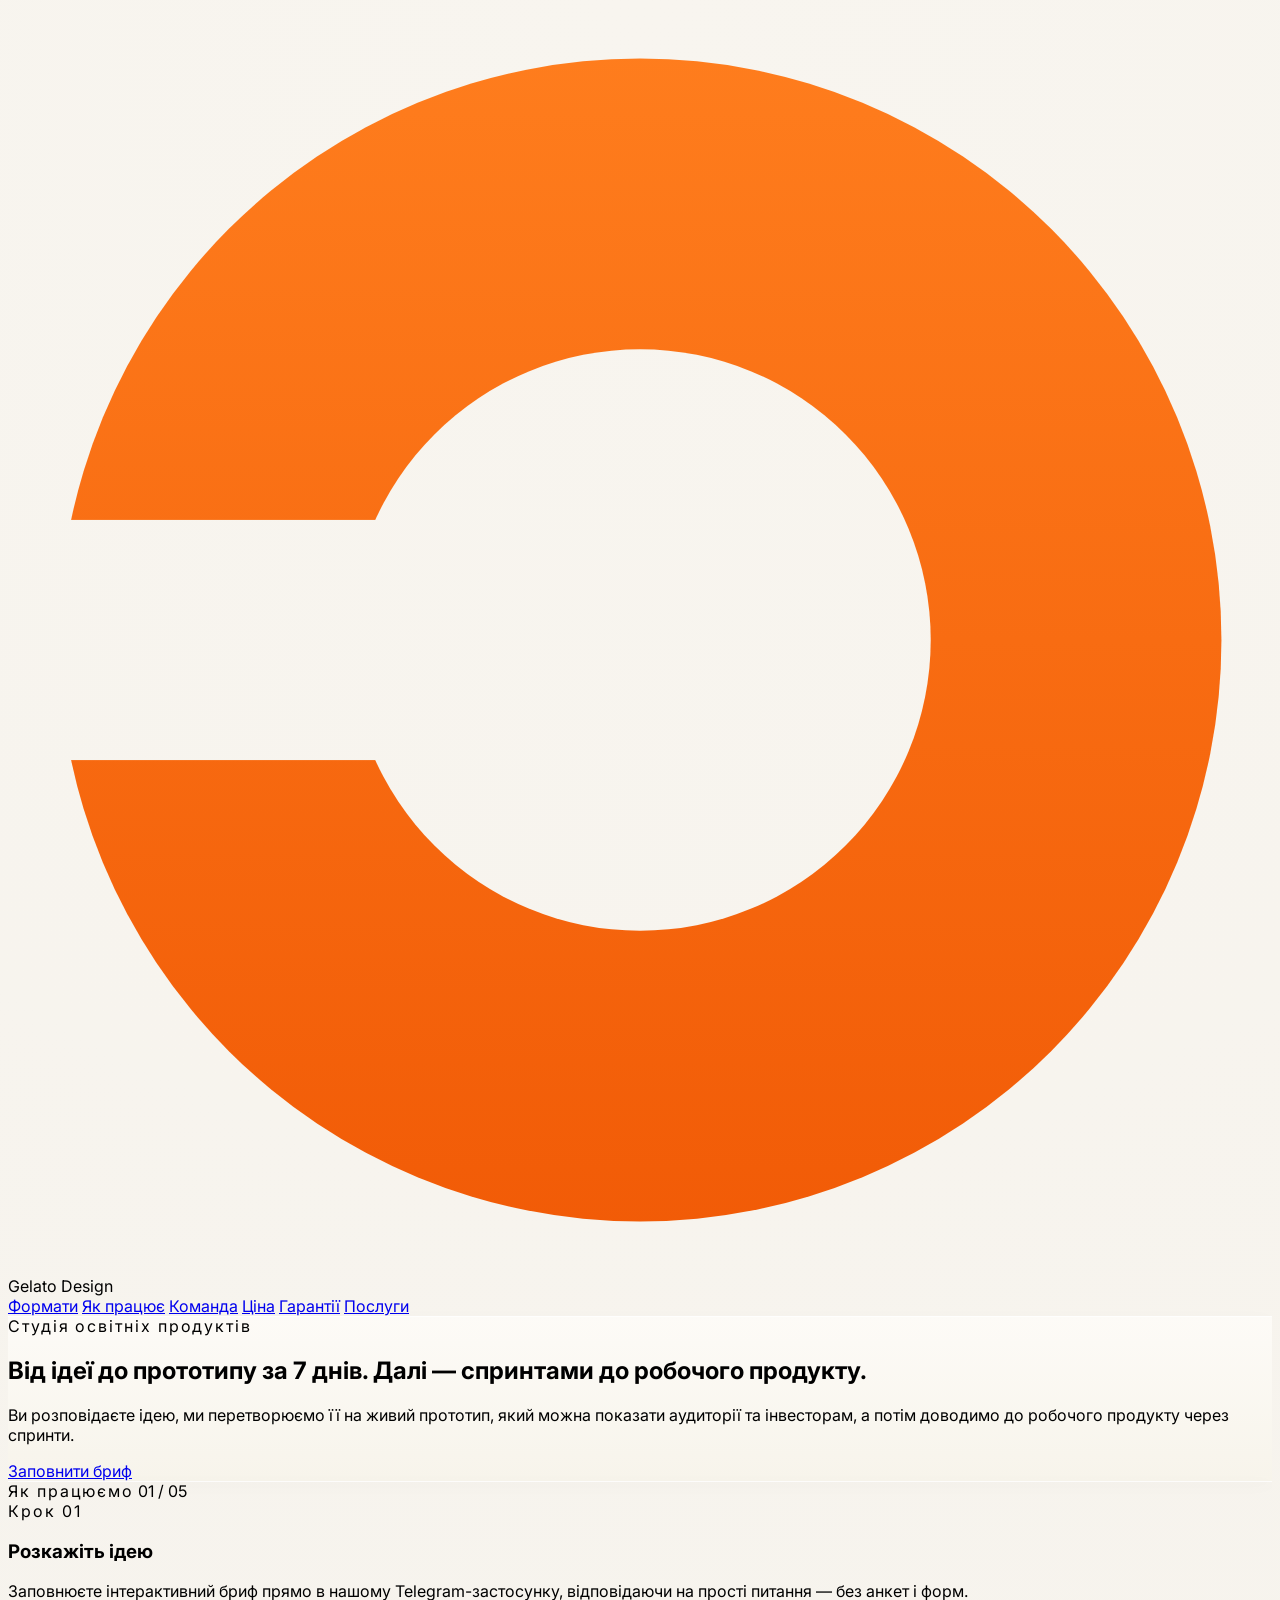
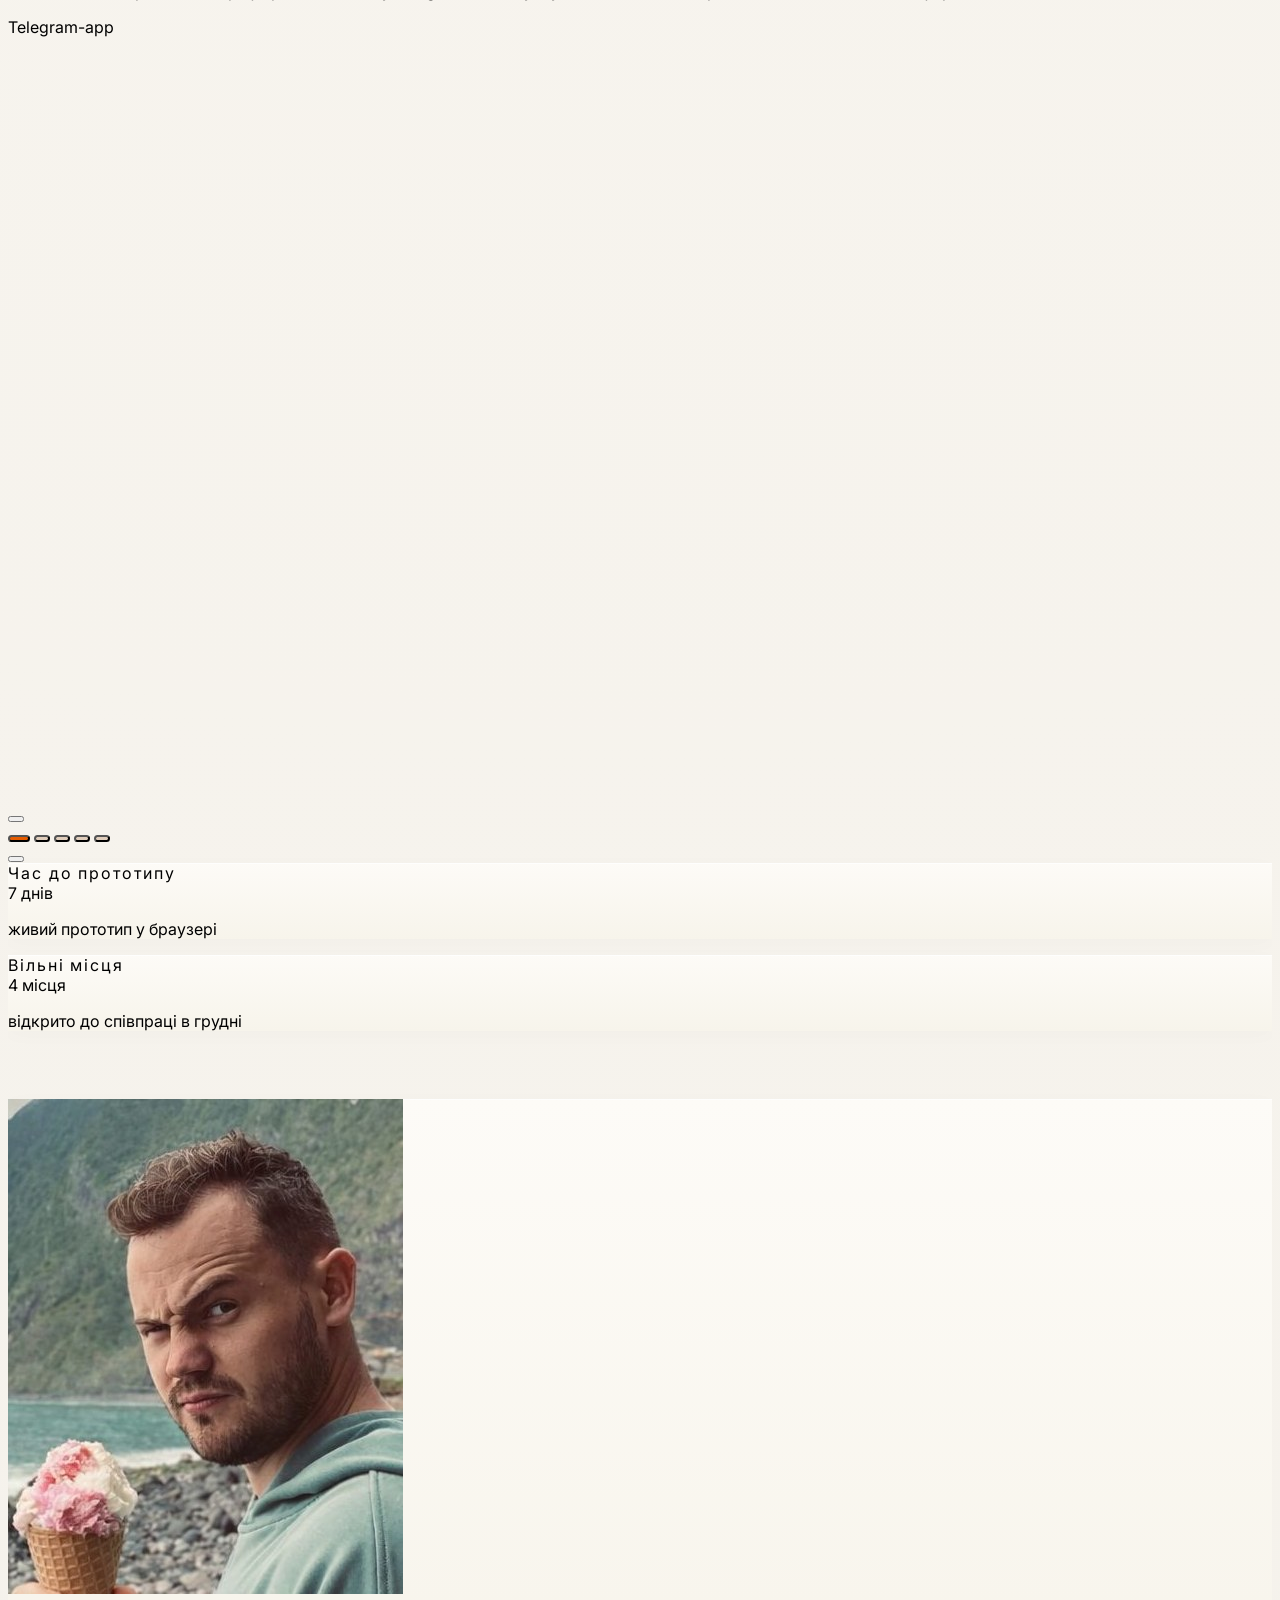
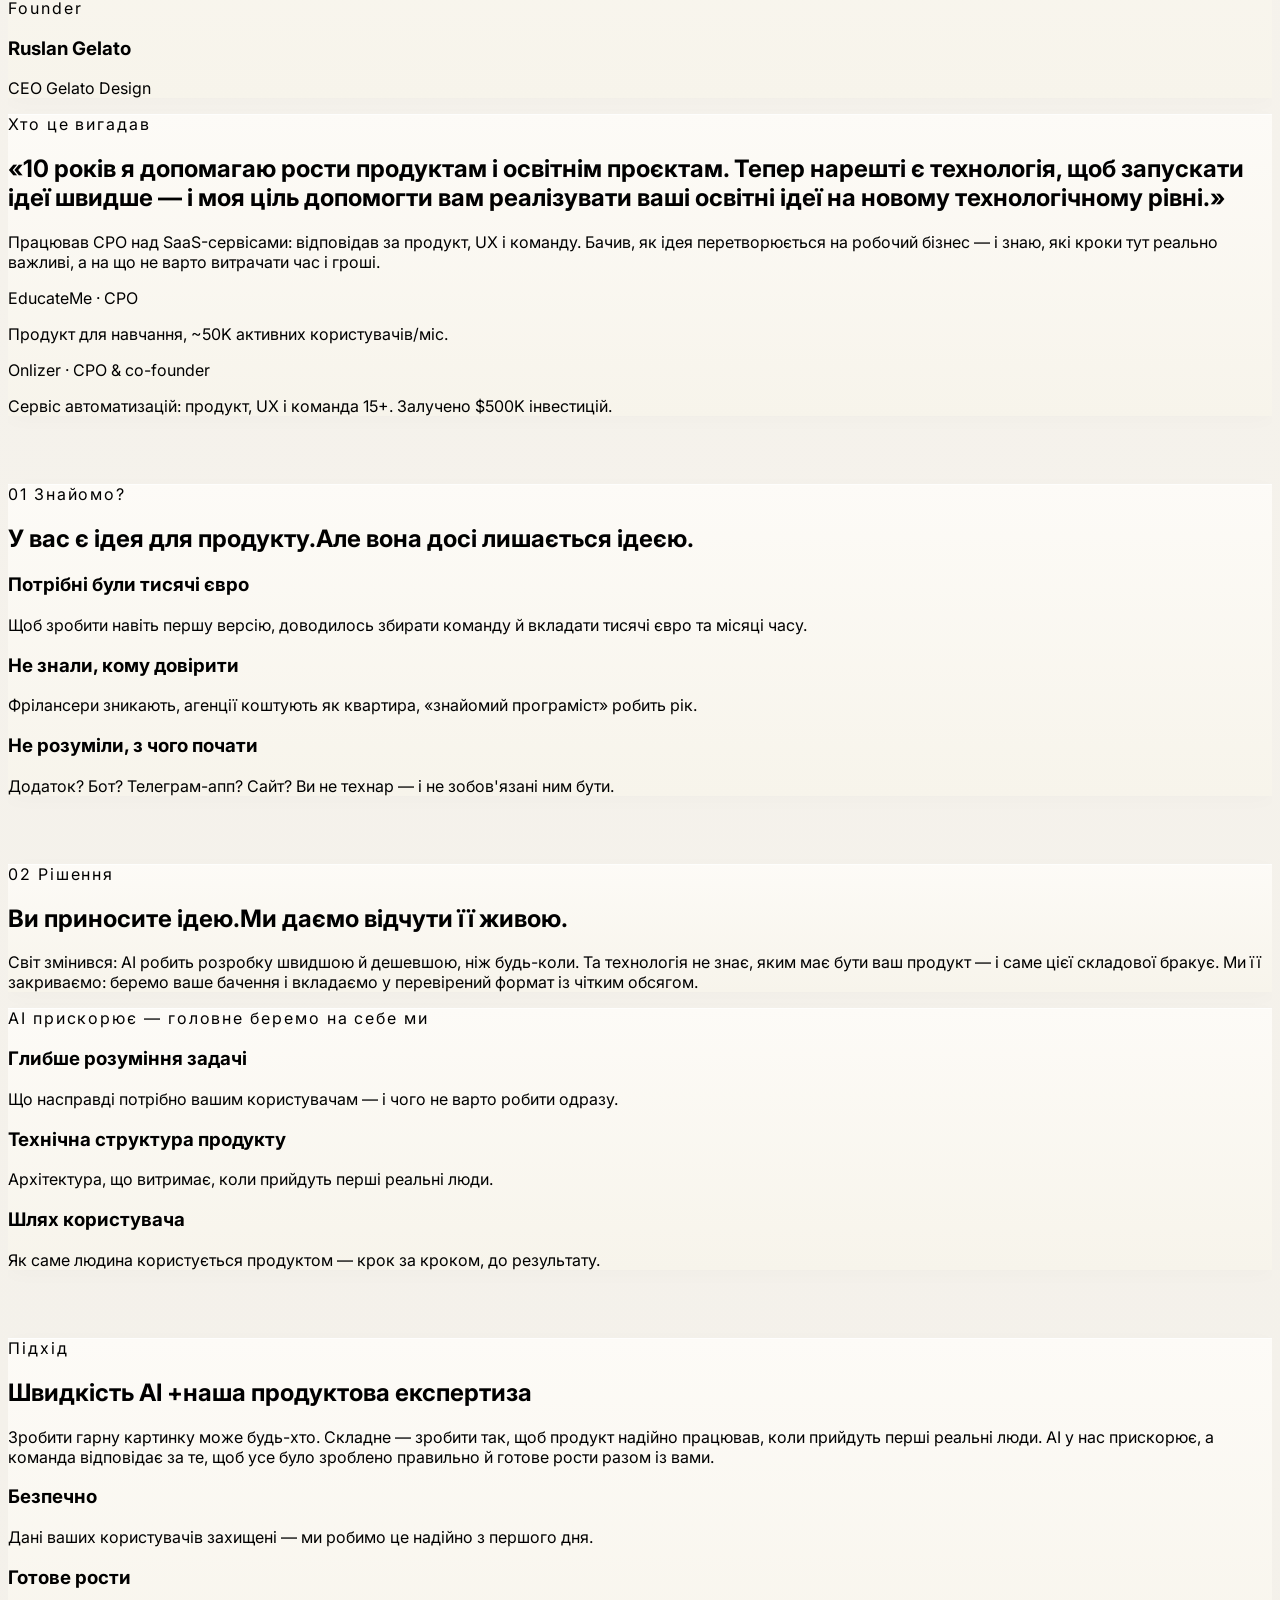
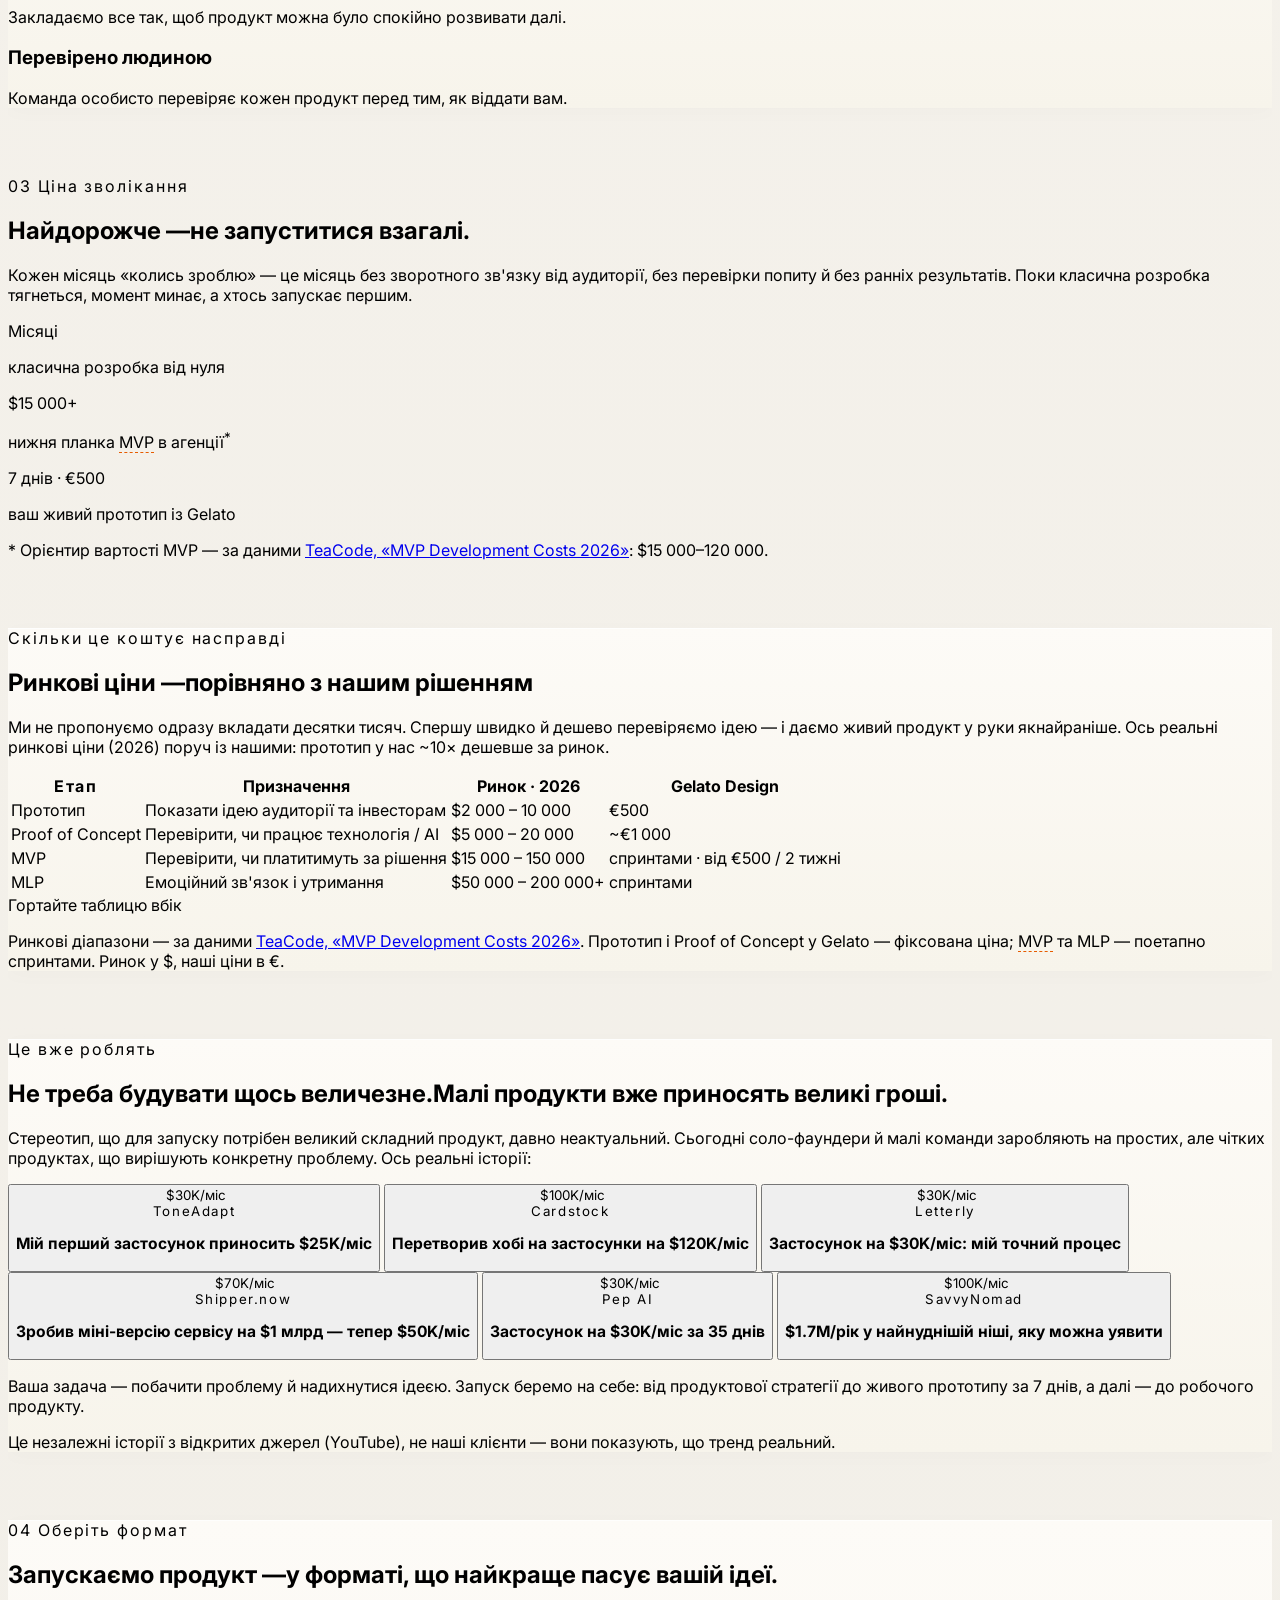
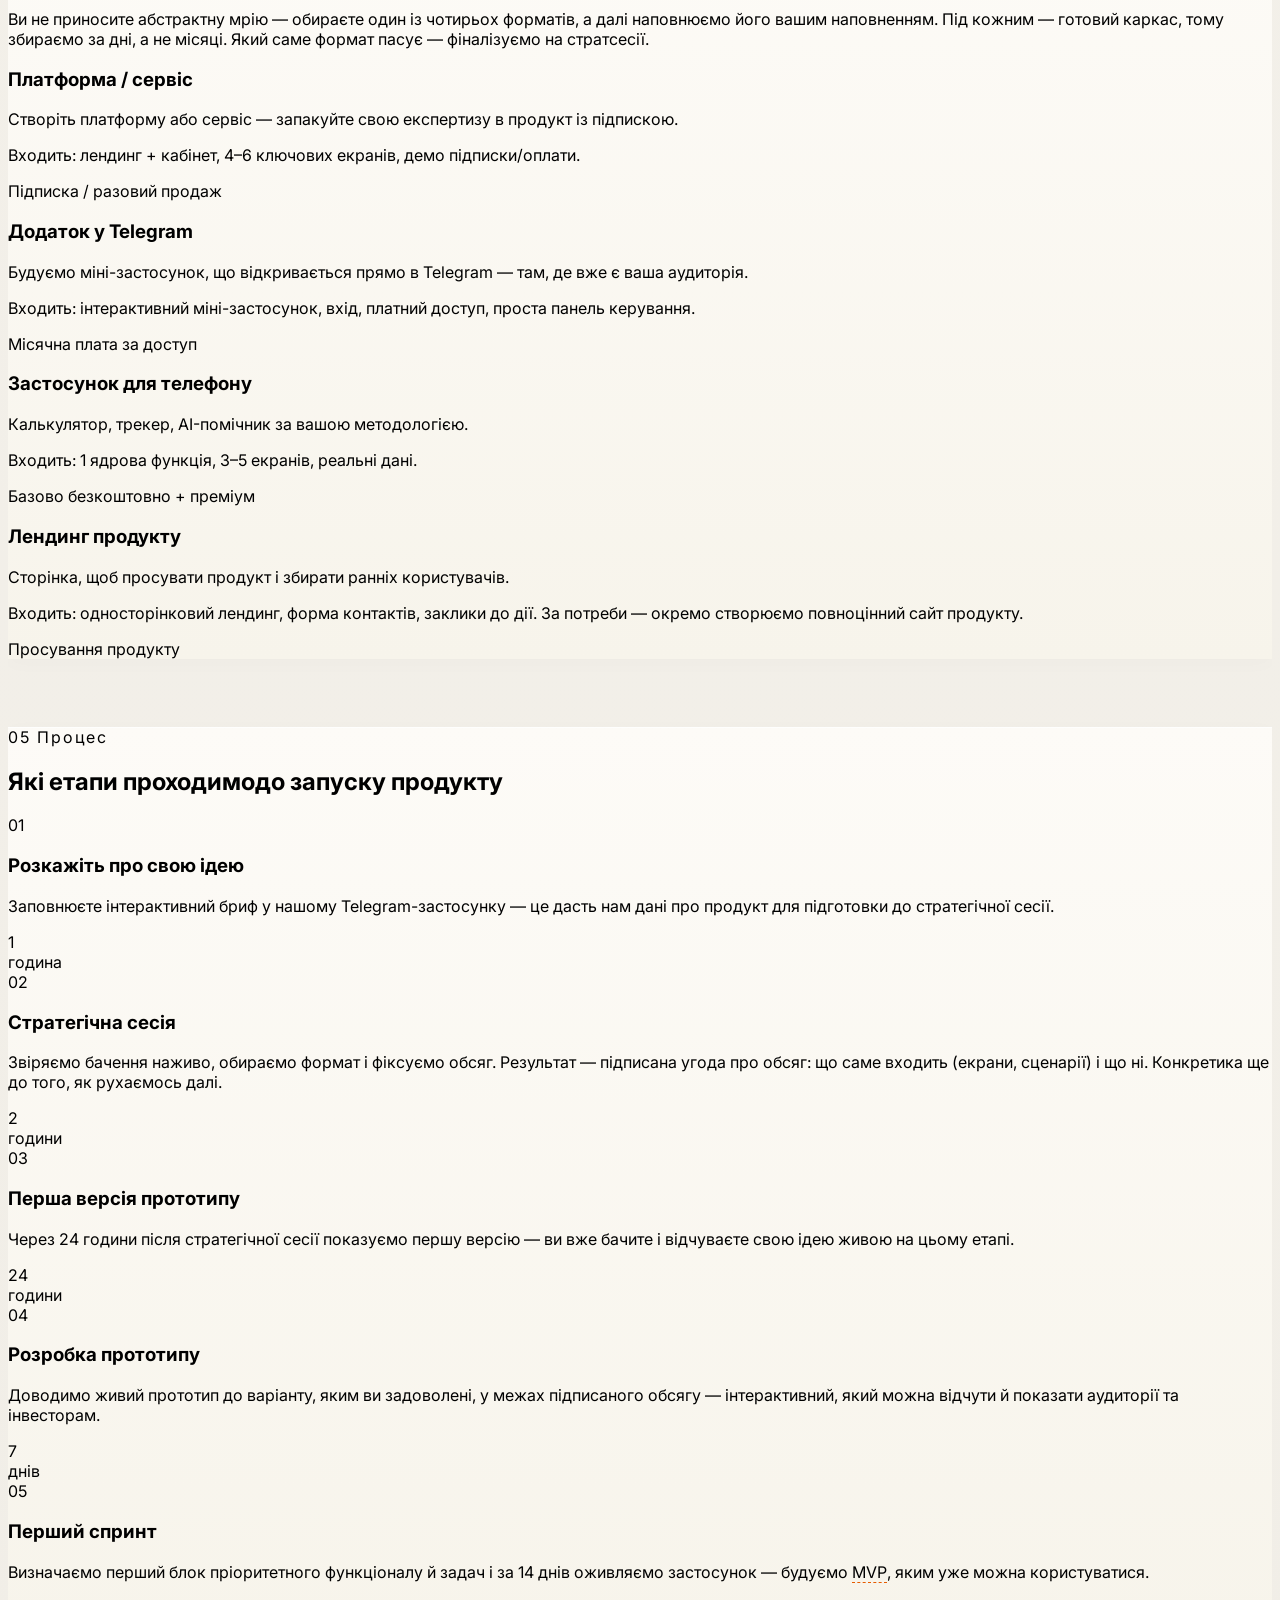
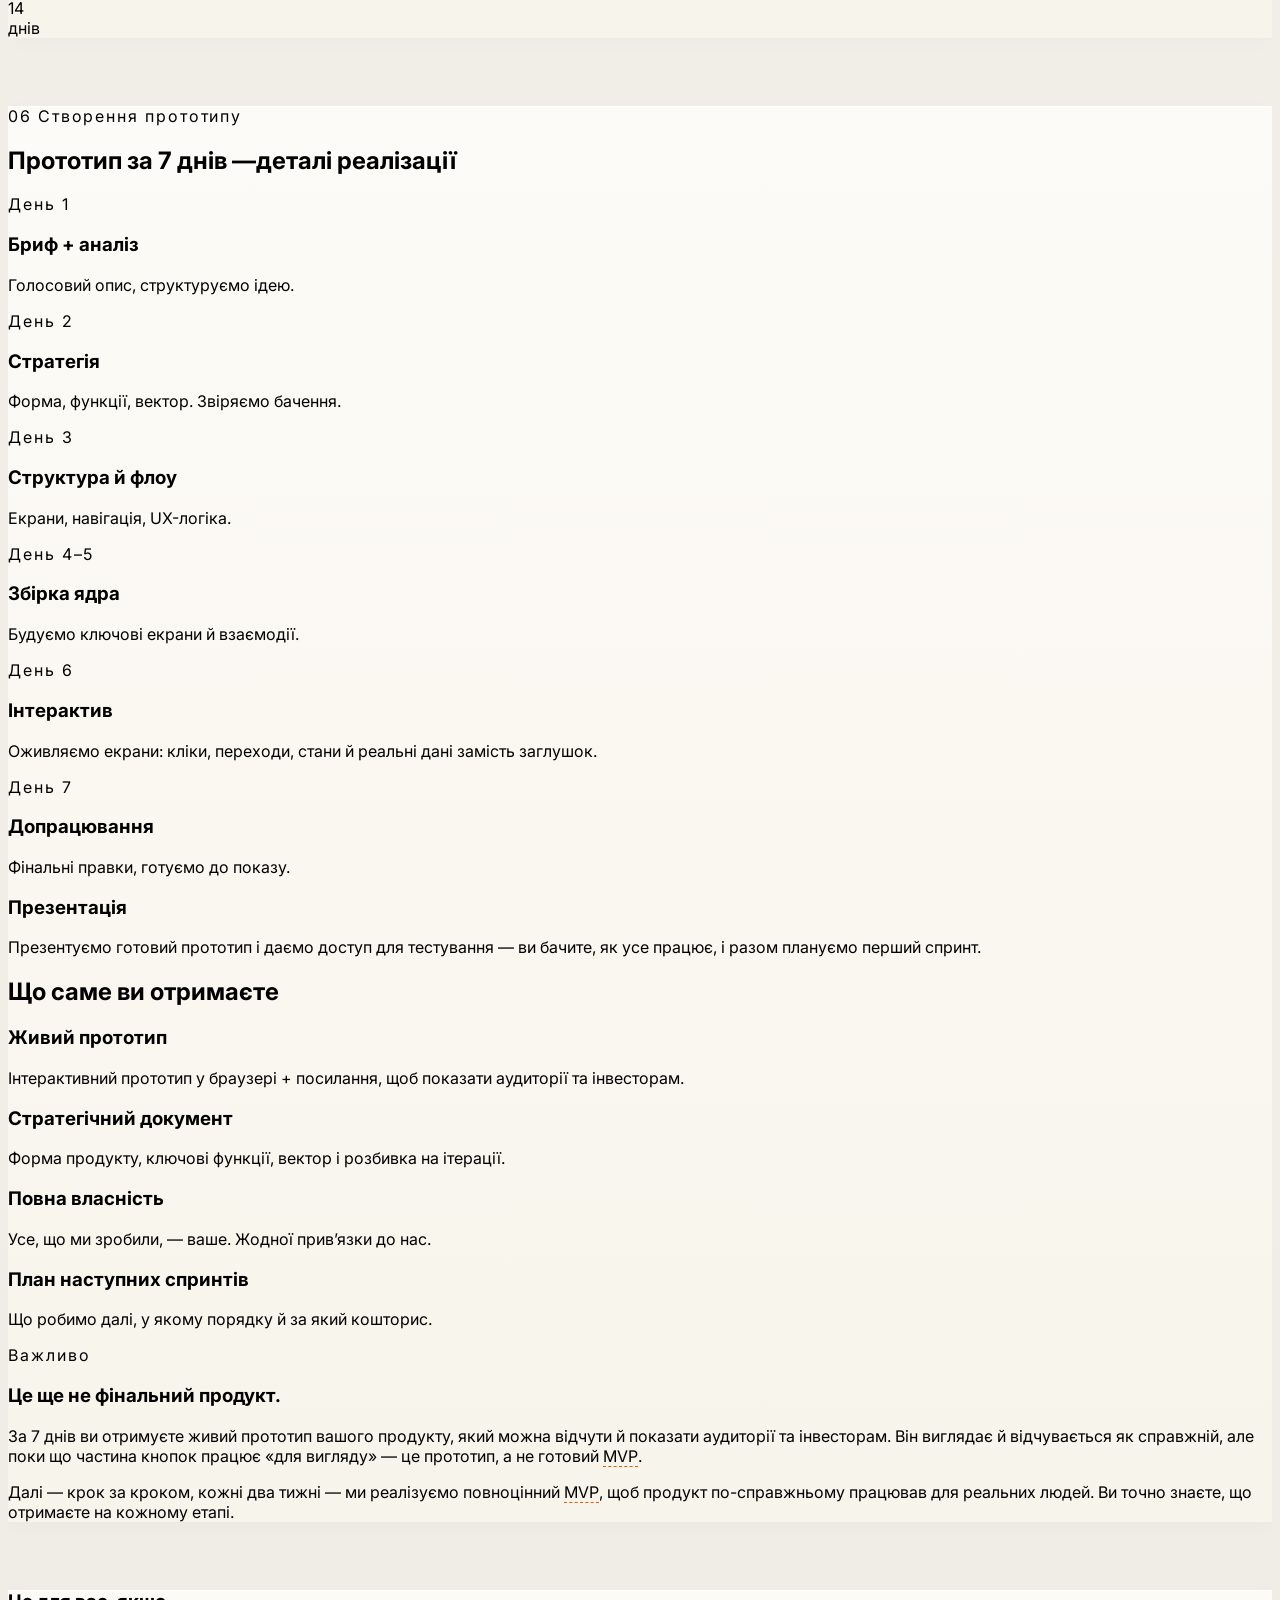
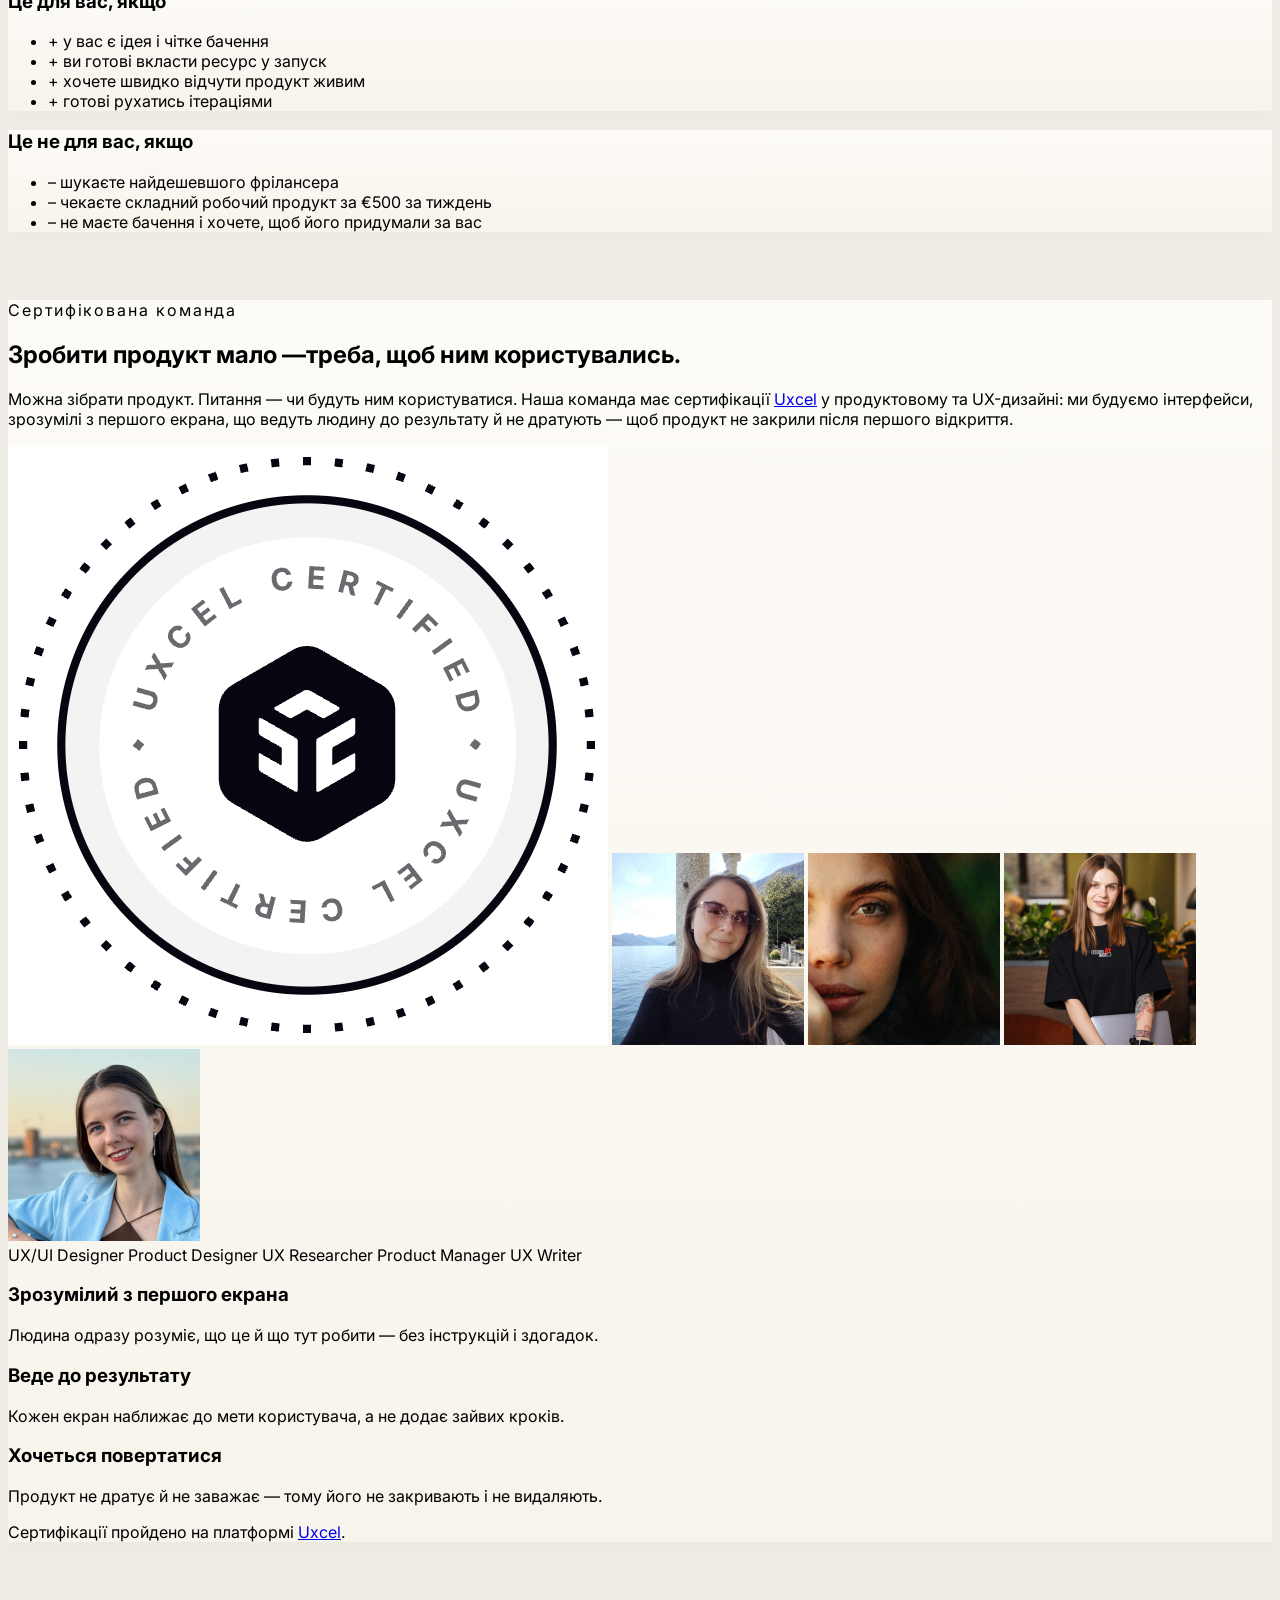
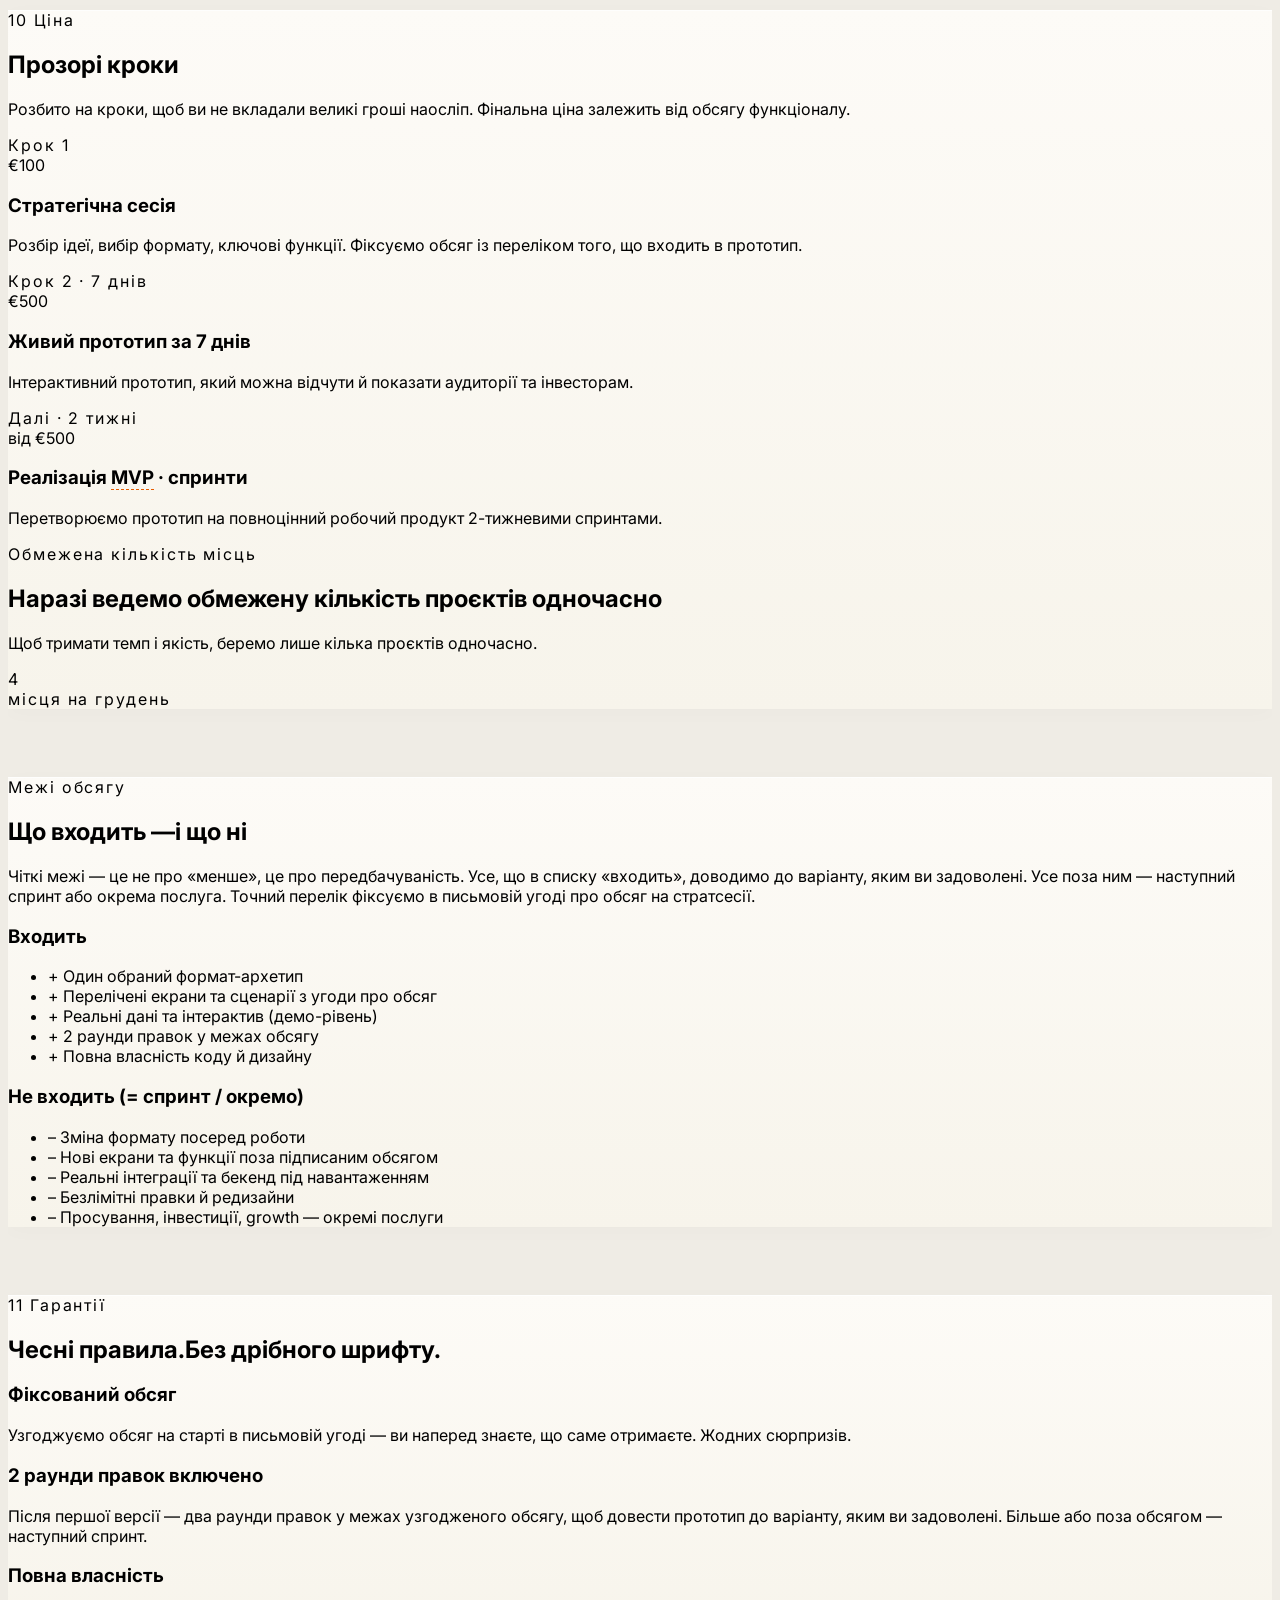
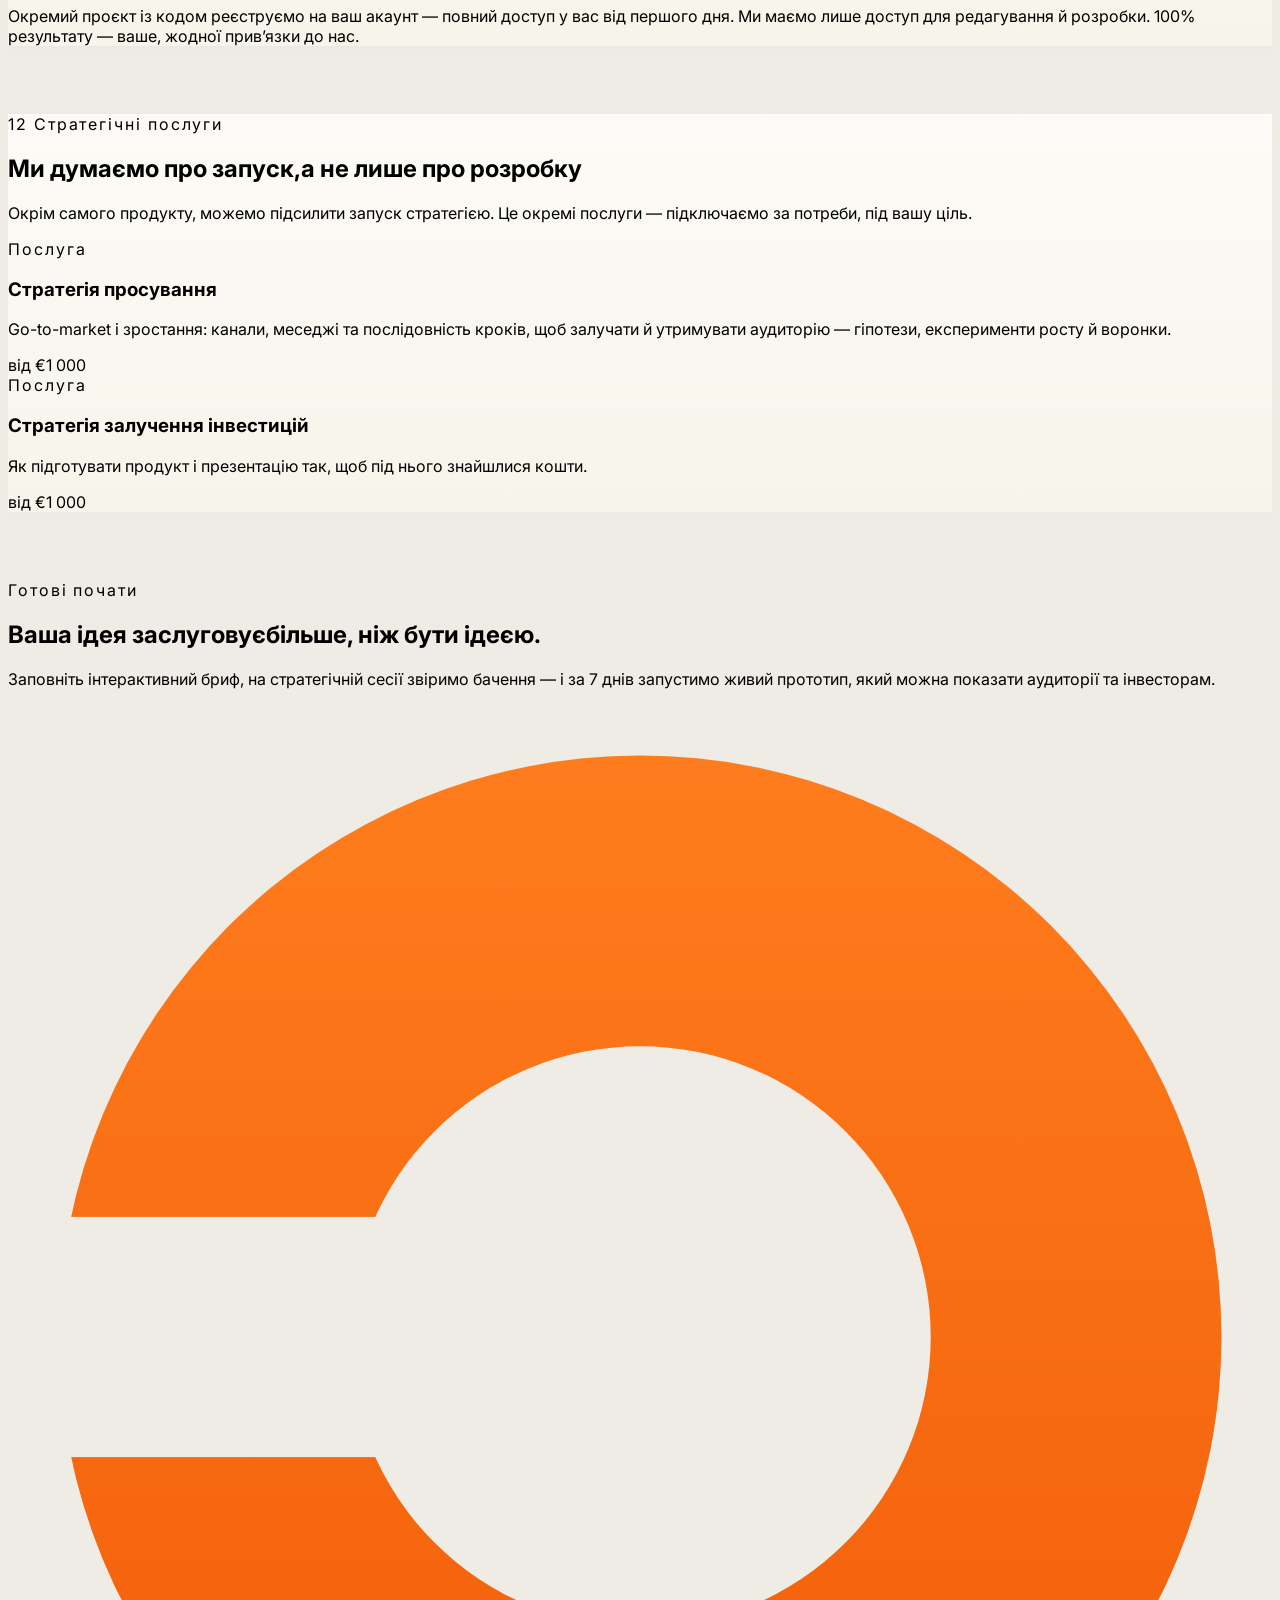
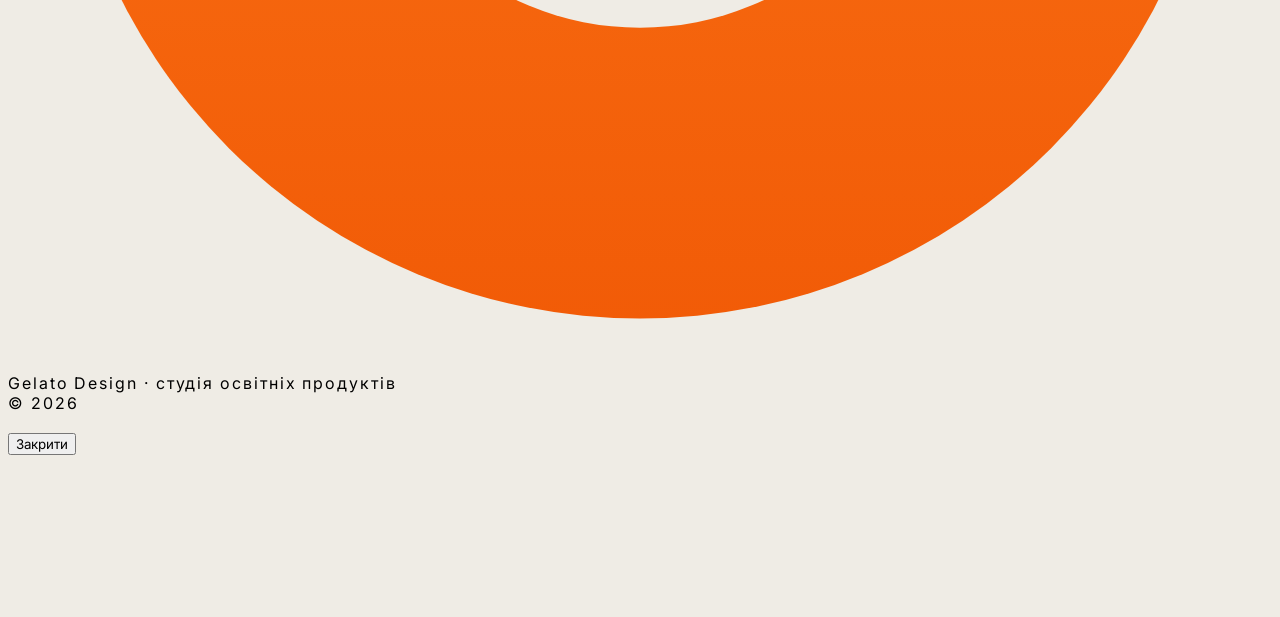
==== index.html @ b418f1a1 "Metadata: new link-preview title + description (idea -> prototype in 7 days) Updated <title>, meta d" ====
<!DOCTYPE html>
<html lang="uk" class="antialiased">
<head>
    <meta charset="UTF-8">
    <meta name="viewport" content="width=device-width, initial-scale=1.0">
    <title>Від ідеї до прототипу за 7 днів · Gelato Design</title>
    <meta name="description" content="Ви розповідаєте ідею, ми перетворюємо її на живий прототип, який можна показати аудиторії та інвесторам, а потім доводимо до робочого продукту через спринти.">
    <meta name="robots" content="index, follow">
    <link rel="canonical" href="https://gelato.design/">
    <link rel="icon" type="image/svg+xml" href="assets/img/gelato-mark.svg?v=1">
    <link rel="apple-touch-icon" href="assets/img/gelato-mark.svg?v=1">
    <!-- Open Graph -->
    <meta property="og:type" content="website">
    <meta property="og:title" content="Від ідеї до прототипу за 7 днів">
    <meta property="og:description" content="Ви розповідаєте ідею, ми перетворюємо її на живий прототип, який можна показати аудиторії та інвесторам, а потім доводимо до робочого продукту через спринти.">
    <meta property="og:url" content="https://gelato.design/">
    <meta property="og:image" content="https://gelato.design/og-image.jpg">
    <meta property="og:locale" content="uk_UA">
    <!-- Twitter -->
    <meta name="twitter:card" content="summary_large_image">
    <meta name="twitter:title" content="Від ідеї до прототипу за 7 днів">
    <meta name="twitter:description" content="Ви розповідаєте ідею, ми перетворюємо її на живий прототип, який можна показати аудиторії та інвесторам, а потім доводимо до робочого продукту через спринти.">
    <meta name="twitter:image" content="https://gelato.design/og-image.jpg">
    <meta name="theme-color" content="#E65C00">
    <link rel="preconnect" href="https://fonts.googleapis.com">
    <link rel="preconnect" href="https://fonts.gstatic.com" crossorigin>
    <link rel="stylesheet" href="https://fonts.googleapis.com/css2?family=Inter:wght@400;500;600&display=swap">
    <script src="https://cdn.tailwindcss.com"></script>
    <script src="https://code.iconify.design/iconify-icon/1.0.7/iconify-icon.min.js"></script>
    <script src="https://cdnjs.cloudflare.com/ajax/libs/gsap/3.12.2/gsap.min.js"></script>
    <script src="https://cdnjs.cloudflare.com/ajax/libs/gsap/3.12.2/ScrollTrigger.min.js"></script>
    <link rel="stylesheet" href="assets/css/styles.css?v=10">

    <!-- ============ SEO: JSON-LD ============ -->
    <script type="application/ld+json">
    {
      "@context": "https://schema.org",
      "@type": "ProfessionalService",
      "name": "Gelato",
      "description": "Студія швидкого запуску продуктів. Живий прототип за 7 днів від €500 для експертів, підприємців та інфлюенсерів.",
      "url": "https://gelato.design/",
      "areaServed": "Worldwide",
      "priceRange": "від €500",
      "makesOffer": {
        "@type": "Offer",
        "name": "Живий прототип за 7 днів",
        "price": "500",
        "priceCurrency": "EUR",
        "description": "Стратегічна сесія (€100) + реалізація живого прототипу (€500) за 7 днів. Повна власність коду. Далі — реалізація повноцінного MVP спринтами."
      }
    }
    </script>
</head>
<body class="min-h-screen flex flex-col items-center p-0 md:p-8 lg:p-10 text-stone-800" style="background-color:#EFECE5; background-image: radial-gradient(circle at 50% 0%, #F8F5EF 0%, transparent 70%);">

<main class="w-full max-w-[1280px] bg-gradient-to-b from-[#FCFAF6]/90 to-[#F5F2EA]/90 backdrop-blur-3xl rounded-none md:rounded-[2.5rem] shadow-none md:shadow-[0_8px_40px_rgba(230,92,0,0.03),0_1px_3px_rgba(0,0,0,0.02)] p-4 md:p-6 lg:p-7 ring-1 ring-white/60">

    <!-- ============ TOP BAR ============ -->
    <header class="flex items-center justify-between px-2 md:px-3 pb-5 md:pb-6">
        <div class="flex items-center gap-2.5">
            <img src="assets/img/gelato-mark.svg" alt="Gelato" class="w-7 h-7">
            <span class="text-xl font-medium tracking-tight text-stone-900">Gelato Design</span>
        </div>
        <nav class="hidden md:flex items-center gap-5 text-xs font-medium text-stone-500">
            <a href="#cases" class="hover:text-stone-900 transition-colors">Формати</a>
            <a href="#process" class="hover:text-stone-900 transition-colors">Як працює</a>
            <a href="#team" class="hover:text-stone-900 transition-colors">Команда</a>
            <a href="#offer" class="hover:text-stone-900 transition-colors">Ціна</a>
            <a href="#guarantees" class="hover:text-stone-900 transition-colors">Гарантії</a>
            <a href="#services" class="hover:text-stone-900 transition-colors">Послуги</a>
        </nav>
    </header>

    <!-- ============ HERO BENTO ============ -->
    <section class="grid grid-cols-12 gap-4 lg:gap-5">
        <div class="col-span-12 lg:col-span-8 paper-card ring-1 ring-stone-200/50 rounded-2xl relative overflow-hidden p-5 md:p-12 flex flex-col justify-center min-h-[460px]">
            <div class="absolute inset-0 z-0 overflow-hidden pointer-events-none">
                <div class="gsap-blob absolute -top-24 -right-16 w-[420px] h-[420px] bg-[radial-gradient(circle_at_center,_var(--tw-gradient-stops))] from-[#FFD6AD] via-[#FCE8D5] to-transparent opacity-50 mix-blend-multiply blur-[60px]"></div>
                <div class="gsap-blob-reverse absolute -bottom-20 -left-10 w-[320px] h-[320px] bg-[radial-gradient(circle_at_center,_var(--tw-gradient-stops))] from-[#FFB380] to-transparent opacity-20 mix-blend-multiply blur-[55px]"></div>
            </div>
            <div class="relative z-10">
                <span class="eyebrow inline-flex items-center gap-2 text-[12px] md:text-[13.2px] font-medium uppercase text-[#E65C00] mb-[1.8rem]"><span class="w-1.5 h-1.5 rounded-full bg-[#E65C00]"></span> Студія освітніх продуктів</span>
                <h1 class="text-[42px] leading-[1.04] md:text-[64px] md:leading-[1.02] font-medium tracking-tight text-stone-900 max-w-[15ch]">
                    <span class="gsap-reveal block">Від ідеї до прототипу за 7 днів.</span>
                    <span class="gsap-reveal block text-stone-400 text-[22px] md:text-[32px] leading-[1.15] mt-2">Далі — спринтами до робочого продукту.</span>
                </h1>
                <p class="text-sm md:text-base text-stone-500 mt-6 max-w-[48ch] leading-relaxed">Ви розповідаєте ідею, ми перетворюємо її на живий прототип, який можна показати аудиторії та інвесторам, а потім доводимо до робочого продукту через спринти.</p>
                <div class="flex flex-col sm:flex-row items-start sm:items-center gap-3 mt-8">
                    
                    <a href="https://t.me/gelato_design_bot" class="inline-flex items-center gap-2 bg-[#E65C00] text-white text-sm px-6 py-3.5 rounded-full font-medium hover:bg-[#CC5200] transition-colors shadow-[0_8px_24px_rgba(230,92,0,0.28)]"><iconify-icon icon="solar:microphone-3-bold" width="16"></iconify-icon> Заповнити бриф</a>
                </div>
            </div>
        </div>

        <div id="stageSlider" class="gs col-span-12 sm:col-span-6 lg:col-span-4 lg:row-span-2 bg-gradient-to-br from-[#F5EFE6] to-[#FCE8D5] ring-1 ring-stone-200/50 rounded-2xl relative flex flex-col min-h-[640px] lg:min-h-[460px]" style="box-shadow: inset 0 1px 0 rgba(255,255,255,0.8), 0 4px 20px rgba(0,0,0,0.02);">
            <!-- decorative layer (clipped so circles stay inside; card itself stays overflow-visible so tooltips aren't cut) -->
            <div class="absolute inset-0 overflow-hidden rounded-2xl pointer-events-none z-0">
                <div class="absolute -bottom-12 -right-12 w-48 h-48 rounded-full border-[16px] border-[#F2DECE] opacity-90"></div>
                <div class="absolute -top-12 -left-6 w-32 h-32 rounded-full border-[12px] border-white/50 opacity-90"></div>
            </div>

            <!-- header -->
            <div class="relative z-10 flex items-center justify-between px-6 pt-6">
                <span class="text-[12px] md:text-[13.2px] uppercase eyebrow font-medium text-[#E65C00] flex items-center gap-1.5"><span class="w-1.5 h-1.5 rounded-full bg-[#E65C00]"></span> Як працюємо</span>
                <span class="text-[12px] font-medium text-stone-500 tabular-nums"><span class="gs-cur">01</span> / 05</span>
            </div>

            <!-- slides -->
            <div class="gs-track relative z-10 flex-1">
                <!-- 01 -->
                <article class="gs-slide is-active absolute inset-0 flex flex-col items-center justify-center text-center px-7">
                    <div class="w-20 h-20 rounded-full bg-gradient-to-br from-[#E65C00] to-[#FF8C40] text-white flex items-center justify-center shadow-[0_8px_24px_rgba(230,92,0,0.35)] mb-6"><iconify-icon icon="solar:microphone-3-bold" width="34"></iconify-icon></div>
                    <span class="text-[11px] uppercase eyebrow text-stone-400 mb-2">Крок 01</span>
                    <h3 class="text-xl font-medium tracking-tight text-stone-900">Розкажіть ідею</h3>
                    <p class="text-sm text-stone-500 mt-2 leading-relaxed max-w-[34ch]">Заповнюєте інтерактивний бриф прямо в нашому Telegram-застосунку, відповідаючи на прості питання — без анкет і форм.</p>
                    <span class="mt-5 inline-flex items-center gap-1.5 text-[11px] font-semibold uppercase tracking-wider text-[#E65C00] bg-white/70 ring-1 ring-[#E65C00]/15 rounded-full px-3 py-1.5">Telegram-app</span>
                </article>
                <!-- 02 -->
                <article class="gs-slide absolute inset-0 flex flex-col items-center justify-center text-center px-7">
                    <div class="w-20 h-20 rounded-full bg-gradient-to-br from-[#E65C00] to-[#FF8C40] text-white flex items-center justify-center shadow-[0_8px_24px_rgba(230,92,0,0.35)] mb-6"><iconify-icon icon="solar:users-group-rounded-bold" width="32"></iconify-icon></div>
                    <span class="text-[11px] uppercase eyebrow text-stone-400 mb-2">Крок 02</span>
                    <h3 class="text-xl font-medium tracking-tight text-stone-900">Стратегічна сесія</h3>
                    <p class="text-sm text-stone-500 mt-2 leading-relaxed max-w-[34ch]">Обговорюємо деталі ідеї, звіряємо бачення, узгоджуємо обсяг роботи — і переходимо до реалізації.</p>
                    <span class="mt-5 inline-flex items-center gap-1.5 text-[11px] font-semibold uppercase tracking-wider text-[#E65C00] bg-white/70 ring-1 ring-[#E65C00]/15 rounded-full px-3 py-1.5">2 години</span>
                </article>
                <!-- 03 -->
                <article class="gs-slide absolute inset-0 flex flex-col items-center justify-between text-center px-6 py-6">
                    <span class="text-[11px] uppercase eyebrow text-stone-400 shrink-0">Крок 03 · <span class="text-[#E65C00] font-semibold">24 години</span></span>
                    <!-- compact phone mockup (height-driven so it always fits) -->
                    <div class="flex-1 min-h-0 w-full flex items-center justify-center py-3">
                        <div class="h-full max-h-full aspect-[9/17] bg-[#FCFAF6] rounded-[26px] border-[4px] border-[#23201D] shadow-[0_18px_36px_rgba(35,32,29,0.25)] overflow-hidden flex flex-col text-left">
                            <!-- status bar -->
                            <div class="flex items-center justify-between px-3 pt-1.5 pb-0.5 text-[8px] font-semibold text-stone-700"><span>9:41</span><span class="flex items-center gap-1"><iconify-icon icon="solar:wifi-router-linear" width="9"></iconify-icon><iconify-icon icon="solar:battery-full-linear" width="11"></iconify-icon></span></div>
                            <!-- header -->
                            <div class="flex items-center gap-1.5 px-3 pt-1 pb-2">
                                <div class="w-6 h-6 rounded-full bg-gradient-to-br from-[#E65C00] to-[#FF8C40] flex items-center justify-center text-white text-[9px] font-semibold shrink-0">Г</div>
                                <div class="leading-tight"><div class="text-[6px] text-stone-400 uppercase tracking-wide">Привіт 👋</div><div class="text-[9px] font-semibold text-stone-800">Твій застосунок</div></div>
                            </div>
                            <div class="flex-1 px-3 overflow-hidden">
                                <!-- stat card -->
                                <div class="rounded-xl bg-gradient-to-br from-[#E65C00] to-[#FF8C40] p-2.5 text-white shadow-[0_6px_14px_rgba(230,92,0,0.28)]">
                                    <div class="flex items-center justify-between"><span class="text-[6px] uppercase tracking-wider text-white/80">Прогрес тижня</span><iconify-icon icon="solar:chart-2-linear" width="10" class="text-white/80"></iconify-icon></div>
                                    <div class="text-lg font-semibold mt-0.5 leading-none">68%</div>
                                    <div class="h-1 rounded-full bg-white/25 overflow-hidden mt-1.5"><span class="block h-full w-2/3 bg-white rounded-full"></span></div>
                                </div>
                                <!-- tasks -->
                                <div class="mt-2 flex flex-col gap-1.5">
                                    <div class="flex items-center gap-2 bg-white rounded-lg p-1.5 ring-1 ring-stone-200/70">
                                        <span class="w-6 h-6 rounded-md bg-[#FFF1E6] flex items-center justify-center text-[#E65C00] shrink-0"><iconify-icon icon="solar:cup-hot-linear" width="12"></iconify-icon></span>
                                        <div class="min-w-0 flex-1"><div class="text-[9px] font-medium text-stone-400 line-through truncate">Ранковий старт</div><div class="text-[6px] text-stone-400">09:00 · щодня</div></div>
                                        <span class="w-[15px] h-[15px] rounded-full bg-[#E65C00] flex items-center justify-center shrink-0 text-white"><iconify-icon icon="solar:check-read-linear" width="9"></iconify-icon></span>
                                    </div>
                                    <div class="flex items-center gap-2 bg-white rounded-lg p-1.5 ring-1 ring-stone-200/70">
                                        <span class="w-6 h-6 rounded-md bg-[#FFF1E6] flex items-center justify-center text-[#E65C00] shrink-0"><iconify-icon icon="solar:meditation-linear" width="12"></iconify-icon></span>
                                        <div class="min-w-0 flex-1"><div class="text-[9px] font-medium text-stone-800 truncate">Фокус-сесія</div><div class="text-[6px] text-stone-400">10 хв</div></div>
                                        <span class="w-[15px] h-[15px] rounded-full border-[1.5px] border-[#E0C9B6] shrink-0"></span>
                                    </div>
                                    <div class="flex items-center gap-2 bg-white rounded-lg p-1.5 ring-1 ring-stone-200/70">
                                        <span class="w-6 h-6 rounded-md bg-[#FFF1E6] flex items-center justify-center text-[#E65C00] shrink-0"><iconify-icon icon="solar:walking-linear" width="12"></iconify-icon></span>
                                        <div class="min-w-0 flex-1"><div class="text-[9px] font-medium text-stone-800 truncate">Прогулянка</div><div class="text-[6px] text-stone-400">2 км</div></div>
                                        <span class="w-[15px] h-[15px] rounded-full border-[1.5px] border-[#E0C9B6] shrink-0"></span>
                                    </div>
                                </div>
                            </div>
                            <!-- tab bar -->
                            <div class="flex items-center justify-around px-1 pt-1.5 pb-2 border-t border-stone-200/70 bg-white text-stone-400">
                                <iconify-icon icon="solar:home-2-bold" width="15" class="text-[#E65C00]"></iconify-icon>
                                <iconify-icon icon="solar:chart-square-linear" width="15"></iconify-icon>
                                <iconify-icon icon="solar:heart-linear" width="15"></iconify-icon>
                                <iconify-icon icon="solar:user-circle-linear" width="15"></iconify-icon>
                            </div>
                        </div>
                    </div>
                    <div class="shrink-0">
                        <h3 class="text-lg font-medium tracking-tight text-stone-900">Перша версія прототипу</h3>
                        <p class="text-[12px] text-stone-500 mt-1 leading-relaxed max-w-[32ch]">Через 24 години після сесії — щоб одразу побачити ідею живою.</p>
                    </div>
                </article>
                <!-- 04 -->
                <article class="gs-slide absolute inset-0 flex flex-col items-center justify-center text-center px-7">
                    <div class="w-20 h-20 rounded-full bg-gradient-to-br from-[#E65C00] to-[#FF8C40] text-white flex items-center justify-center shadow-[0_8px_24px_rgba(230,92,0,0.35)] mb-6"><iconify-icon icon="solar:cursor-bold" width="32"></iconify-icon></div>
                    <span class="text-[11px] uppercase eyebrow text-stone-400 mb-2">Крок 04</span>
                    <h3 class="text-xl font-medium tracking-tight text-stone-900">Повна версія прототипу</h3>
                    <p class="text-sm text-stone-500 mt-2 leading-relaxed max-w-[34ch]">Доводимо живий прототип до варіанту, яким ви задоволені — щоб відчути й показати аудиторії та інвесторам.</p>
                    <span class="mt-5 inline-flex items-center gap-1.5 text-[11px] font-semibold uppercase tracking-wider text-[#E65C00] bg-white/70 ring-1 ring-[#E65C00]/15 rounded-full px-3 py-1.5">7 днів</span>
                </article>
                <!-- 05 -->
                <article class="gs-slide absolute inset-0 flex flex-col items-center justify-center text-center px-7">
                    <div class="w-20 h-20 rounded-full bg-gradient-to-br from-[#E65C00] to-[#FF8C40] text-white flex items-center justify-center shadow-[0_8px_24px_rgba(230,92,0,0.35)] mb-6"><iconify-icon icon="solar:rocket-bold" width="32"></iconify-icon></div>
                    <span class="text-[11px] uppercase eyebrow text-stone-400 mb-2">Крок 05</span>
                    <h3 class="text-xl font-medium tracking-tight text-stone-900">Імплементація <span class="mvp" tabindex="0">MVP</span></h3>
                    <p class="text-sm text-stone-500 mt-2 leading-relaxed max-w-[34ch]">Оцінюємо список функцій і реалізуємо повноцінний <span class="mvp" tabindex="0">MVP</span> спринтами.</p>
                    <span class="mt-5 inline-flex items-center gap-1.5 text-[11px] font-semibold uppercase tracking-wider text-[#E65C00] bg-white/70 ring-1 ring-[#E65C00]/15 rounded-full px-3 py-1.5">2-тижневі спринти</span>
                </article>
            </div>

            <!-- controls -->
            <div class="relative z-10 flex items-center justify-center gap-3 px-6 pb-6">
                <button class="gs-prev w-8 h-8 rounded-full bg-white ring-1 ring-stone-200/70 shadow-sm flex items-center justify-center text-stone-500 hover:text-[#E65C00] transition-colors focus:outline-none focus:ring-2 focus:ring-[#E65C00]/30" aria-label="Попередній крок"><iconify-icon icon="solar:alt-arrow-left-linear" width="16"></iconify-icon></button>
                <div class="gs-dots flex items-center gap-1.5" role="tablist" aria-label="Етапи">
                    <button class="gs-dot is-active" aria-label="Крок 1"></button>
                    <button class="gs-dot" aria-label="Крок 2"></button>
                    <button class="gs-dot" aria-label="Крок 3"></button>
                    <button class="gs-dot" aria-label="Крок 4"></button>
                    <button class="gs-dot" aria-label="Крок 5"></button>
                </div>
                <button class="gs-next w-8 h-8 rounded-full bg-white ring-1 ring-stone-200/70 shadow-sm flex items-center justify-center text-stone-500 hover:text-[#E65C00] transition-colors focus:outline-none focus:ring-2 focus:ring-[#E65C00]/30" aria-label="Наступний крок"><iconify-icon icon="solar:alt-arrow-right-linear" width="16"></iconify-icon></button>
            </div>
        </div>

        <div class="col-span-6 lg:col-span-4 paper-card ring-1 ring-stone-200/50 rounded-2xl p-4 md:p-6 flex flex-col justify-between min-h-[150px]">
            <span class="text-[10px] uppercase eyebrow text-stone-400">Час до прототипу</span>
            <div><div class="text-3xl md:text-4xl font-medium tracking-tight text-stone-900">7 днів</div><p class="text-xs text-stone-500 mt-1">живий прототип у браузері</p></div>
        </div>
        <div class="col-span-6 lg:col-span-4 paper-card ring-1 ring-stone-200/50 rounded-2xl p-4 md:p-6 flex flex-col justify-between min-h-[150px]">
            <span class="text-[10px] uppercase eyebrow text-stone-400">Вільні місця</span>
            <div><div id="heroSlots" class="text-3xl md:text-4xl font-medium tracking-tight text-[#E65C00]">2 місця</div><p id="heroSlotsCap" class="text-xs text-stone-500 mt-1">відкрито до співпраці в червні</p></div>
        </div>
    </section>

    <!-- ============ FOUNDER ============ -->
    <section id="founder" class="mt-8 md:mt-4 lg:mt-5 grid grid-cols-12 gap-4 lg:gap-5">
        <div class="order-2 md:order-1 col-span-12 md:col-span-5 lg:col-span-4 paper-card ring-1 ring-stone-200/50 rounded-2xl p-8 flex flex-col items-center text-center justify-center">
            <div class="w-40 h-44 rounded-2xl overflow-hidden ring-1 ring-stone-200/60 bg-white mb-5 shadow-[0_4px_16px_rgba(0,0,0,0.04)]"><img src="assets/img/founder-photo.jpg?v=1" alt="Ruslan Gelato — фаундер Gelato Design" class="w-full h-full object-cover object-top" loading="lazy"></div>
            <span class="text-[10px] uppercase eyebrow text-[#E65C00]">Founder</span>
            <h3 class="text-xl font-medium tracking-tight mt-2 text-stone-900">Ruslan Gelato</h3>
            <p class="text-sm text-stone-500 mt-1">CEO Gelato Design</p>
        </div>
        <div class="order-1 md:order-2 col-span-12 md:col-span-7 lg:col-span-8 paper-card ring-1 ring-stone-200/50 rounded-2xl p-5 md:p-12 flex flex-col justify-center">
            <div class="flex items-center gap-3 text-[12px] md:text-[13.2px] uppercase eyebrow text-stone-400 mb-6"><span class="w-1.5 h-1.5 rounded-full bg-[#E65C00]"></span> <span>Хто це вигадав</span></div>
            <h2 class="text-2xl md:text-3xl font-medium tracking-tight leading-snug text-stone-900 max-w-[32ch]">«10 років я допомагаю рости продуктам і освітнім проєктам. Тепер нарешті є технологія, щоб запускати ідеї швидше — і моя ціль допомогти вам реалізувати ваші освітні ідеї на новому технологічному рівні.»</h2>
            <p class="text-sm text-stone-500 mt-5 leading-relaxed max-w-[58ch]">Працював CPO над SaaS-сервісами: відповідав за продукт, UX і команду. Бачив, як ідея перетворюється на робочий бізнес — і знаю, які кроки тут реально важливі, а на що не варто витрачати час і гроші.</p>
            <!-- product credits -->
            <div class="grid sm:grid-cols-2 gap-3 mt-8">
                <div class="flex items-start gap-3 bg-[#FDFBF7] rounded-xl p-4 ring-1 ring-stone-200/60"><iconify-icon icon="solar:square-academic-cap-linear" width="20" class="text-[#E65C00] shrink-0 mt-0.5"></iconify-icon><div><div class="text-sm font-medium text-stone-900">EducateMe · CPO</div><p class="text-[12px] text-stone-500 mt-0.5 leading-relaxed">Продукт для навчання, ~50K активних користувачів/міс.</p></div></div>
                <div class="flex items-start gap-3 bg-[#FDFBF7] rounded-xl p-4 ring-1 ring-stone-200/60"><iconify-icon icon="solar:bolt-linear" width="20" class="text-[#E65C00] shrink-0 mt-0.5"></iconify-icon><div><div class="text-sm font-medium text-stone-900">Onlizer · CPO &amp; co-founder</div><p class="text-[12px] text-stone-500 mt-0.5 leading-relaxed">Сервіс автоматизацій: продукт, UX і команда 15+. Залучено $500K інвестицій.</p></div></div>
            </div>
        </div>
    </section>

    <!-- ============ PROBLEM ============ -->
    <section class="mt-8 md:mt-4 lg:mt-5">
        <div class="paper-card ring-1 ring-stone-200/50 rounded-2xl p-5 md:p-12">
            <div class="flex items-center gap-3 text-[12px] md:text-[13.2px] uppercase eyebrow text-stone-400 mb-6"><span class="font-medium text-[#E65C00]">01</span> <span>Знайомо?</span></div>
            <h2 class="text-3xl md:text-5xl font-medium tracking-tight leading-[1.08] max-w-[20ch]"><span class="gsap-reveal block text-stone-900">У вас є ідея для продукту.</span><span class="gsap-reveal block text-stone-400 font-normal text-xl md:text-3xl leading-tight mt-[0.35em]">Але вона досі лишається ідеєю.</span></h2>
            <div class="grid md:grid-cols-3 gap-4 mt-10">
                <div class="bg-[#FDFBF7] rounded-xl p-6 ring-1 ring-stone-200/60"><div class="w-10 h-10 rounded-full bg-[#FFF5E6] flex items-center justify-center text-[#E65C00] ring-1 ring-[#E65C00]/10 mb-5"><iconify-icon icon="solar:wallet-money-linear" width="20"></iconify-icon></div><h3 class="font-medium text-lg tracking-tight mb-2 text-stone-900">Потрібні були тисячі євро</h3><p class="text-sm text-stone-500 leading-relaxed">Щоб зробити навіть першу версію, доводилось збирати команду й вкладати тисячі євро та місяці часу.</p></div>
                <div class="bg-[#FDFBF7] rounded-xl p-6 ring-1 ring-stone-200/60"><div class="w-10 h-10 rounded-full bg-[#FFF5E6] flex items-center justify-center text-[#E65C00] ring-1 ring-[#E65C00]/10 mb-5"><iconify-icon icon="solar:users-group-rounded-linear" width="20"></iconify-icon></div><h3 class="font-medium text-lg tracking-tight mb-2 text-stone-900">Не знали, кому довірити</h3><p class="text-sm text-stone-500 leading-relaxed">Фрілансери зникають, агенції коштують як квартира, «знайомий програміст» робить рік.</p></div>
                <div class="bg-[#FDFBF7] rounded-xl p-6 ring-1 ring-stone-200/60"><div class="w-10 h-10 rounded-full bg-[#FFF5E6] flex items-center justify-center text-[#E65C00] ring-1 ring-[#E65C00]/10 mb-5"><iconify-icon icon="solar:question-square-linear" width="20"></iconify-icon></div><h3 class="font-medium text-lg tracking-tight mb-2 text-stone-900">Не розуміли, з чого почати</h3><p class="text-sm text-stone-500 leading-relaxed">Додаток? Бот? Телеграм-апп? Сайт? Ви не технар — і не зобов'язані ним бути.</p></div>
            </div>
        </div>
    </section>

    <!-- ============ SOLUTION ============ -->
    <section class="mt-8 md:mt-4 lg:mt-5 grid grid-cols-12 gap-4 lg:gap-5 items-stretch">
        <div class="col-span-12 lg:col-span-7 paper-card ring-1 ring-stone-200/50 rounded-2xl p-5 md:p-12 relative overflow-hidden flex flex-col justify-center">
            <div class="gsap-blob absolute -bottom-24 -right-20 w-80 h-80 bg-[radial-gradient(circle_at_center,_var(--tw-gradient-stops))] from-[#FFD6AD] to-transparent opacity-40 mix-blend-multiply blur-[55px] pointer-events-none"></div>
            <div class="relative z-10">
                <div class="flex items-center gap-3 text-[12px] md:text-[13.2px] uppercase eyebrow text-stone-400 mb-6"><span class="font-medium text-[#E65C00]">02</span> <span>Рішення</span></div>
                <h2 class="text-3xl md:text-5xl font-medium tracking-tight leading-[1.08] max-w-[16ch]"><span class="gsap-reveal block text-stone-900">Ви приносите ідею.</span><span class="gsap-reveal block text-stone-400 font-normal text-xl md:text-3xl leading-tight mt-[0.35em]">Ми даємо відчути її живою.</span></h2>
                <p class="text-sm md:text-base text-stone-500 mt-6 leading-relaxed max-w-[46ch]">Світ змінився: AI робить розробку швидшою й дешевшою, ніж будь-коли. Та технологія не знає, яким має бути ваш продукт — і саме цієї складової бракує. Ми її закриваємо: <span class="text-stone-900 font-medium">беремо ваше бачення і вкладаємо у перевірений формат</span> із чітким обсягом.</p>
            </div>
        </div>
        <div class="col-span-12 lg:col-span-5 paper-card ring-1 ring-stone-200/50 rounded-2xl p-8 flex flex-col justify-center">
            <p class="text-[11px] uppercase eyebrow text-stone-400 mb-4">AI прискорює — головне беремо на себе ми</p>
            <div class="flex flex-col gap-3">
                <div class="flex items-start gap-3 bg-[#FDFBF7] rounded-xl p-5 ring-1 ring-stone-200/60"><iconify-icon icon="solar:lightbulb-bolt-linear" width="22" class="text-[#E65C00] shrink-0 mt-0.5"></iconify-icon><div><h3 class="font-medium text-sm tracking-tight mb-1 text-stone-900">Глибше розуміння задачі</h3><p class="text-[13px] text-stone-500 leading-relaxed">Що насправді потрібно вашим користувачам — і чого не варто робити одразу.</p></div></div>
                <div class="flex items-start gap-3 bg-[#FDFBF7] rounded-xl p-5 ring-1 ring-stone-200/60"><iconify-icon icon="solar:layers-minimalistic-linear" width="22" class="text-[#E65C00] shrink-0 mt-0.5"></iconify-icon><div><h3 class="font-medium text-sm tracking-tight mb-1 text-stone-900">Технічна структура продукту</h3><p class="text-[13px] text-stone-500 leading-relaxed">Архітектура, що витримає, коли прийдуть перші реальні люди.</p></div></div>
                <div class="flex items-start gap-3 bg-[#FDFBF7] rounded-xl p-5 ring-1 ring-stone-200/60"><iconify-icon icon="solar:routing-2-linear" width="22" class="text-[#E65C00] shrink-0 mt-0.5"></iconify-icon><div><h3 class="font-medium text-sm tracking-tight mb-1 text-stone-900">Шлях користувача</h3><p class="text-[13px] text-stone-500 leading-relaxed">Як саме людина користується продуктом — крок за кроком, до результату.</p></div></div>
            </div>
        </div>
    </section>
    <!-- ============ BUILT TO SCALE (NEW · "just AI" objection) ============ -->
    <section class="mt-8 md:mt-4 lg:mt-5">
        <div class="paper-card ring-1 ring-stone-200/50 rounded-2xl p-5 md:p-12">
            <div class="flex items-center gap-3 text-[12px] md:text-[13.2px] uppercase eyebrow text-stone-400 mb-6"><span class="w-1.5 h-1.5 rounded-full bg-[#E65C00]"></span> <span>Підхід</span></div>
            <h2 class="text-3xl md:text-5xl font-medium tracking-tight leading-[1.08] max-w-[20ch]"><span class="gsap-reveal block text-stone-900">Швидкість AI +</span><span class="gsap-reveal block text-stone-400 font-normal text-xl md:text-3xl leading-tight mt-[0.35em]">наша продуктова експертиза</span></h2>
            <p class="text-sm md:text-base text-stone-500 mt-5 max-w-[58ch] leading-relaxed">Зробити гарну картинку може будь-хто. Складне — зробити так, щоб продукт надійно працював, коли прийдуть перші реальні люди. AI у нас прискорює, а команда відповідає за те, щоб усе було зроблено правильно й готове рости разом із вами.</p>
            <div class="grid sm:grid-cols-3 gap-4 mt-10">
                <div class="flex items-start gap-3 bg-[#FDFBF7] rounded-xl p-6 ring-1 ring-stone-200/60"><iconify-icon icon="solar:shield-keyhole-linear" width="22" class="text-[#E65C00] shrink-0 mt-0.5"></iconify-icon><div><h3 class="font-medium text-stone-900">Безпечно</h3><p class="text-sm text-stone-500 mt-1 leading-relaxed">Дані ваших користувачів захищені — ми робимо це надійно з першого дня.</p></div></div>
                <div class="flex items-start gap-3 bg-[#FDFBF7] rounded-xl p-6 ring-1 ring-stone-200/60"><iconify-icon icon="solar:branching-paths-up-linear" width="22" class="text-[#E65C00] shrink-0 mt-0.5"></iconify-icon><div><h3 class="font-medium text-stone-900">Готове рости</h3><p class="text-sm text-stone-500 mt-1 leading-relaxed">Закладаємо все так, щоб продукт можна було спокійно розвивати далі.</p></div></div>
                <div class="flex items-start gap-3 bg-[#FDFBF7] rounded-xl p-6 ring-1 ring-stone-200/60"><iconify-icon icon="solar:eye-scan-linear" width="22" class="text-[#E65C00] shrink-0 mt-0.5"></iconify-icon><div><h3 class="font-medium text-stone-900">Перевірено людиною</h3><p class="text-sm text-stone-500 mt-1 leading-relaxed">Команда особисто перевіряє кожен продукт перед тим, як віддати вам.</p></div></div>
            </div>
        </div>
    </section>

    <!-- ============ COST OF DELAY (NEW · market trigger) ============ -->
    <section id="cost-trigger" class="mt-8 md:mt-4 lg:mt-5">
        <div class="bg-gradient-to-br from-[#2A2520] to-[#3D352C] rounded-2xl p-5 md:p-12 relative overflow-hidden">
            <div class="absolute -bottom-16 -right-12 w-64 h-64 rounded-full bg-[#E65C00]/15 blur-[60px]"></div>
            <div class="relative z-10">
                <div class="flex items-center gap-3 text-[12px] md:text-[13.2px] uppercase eyebrow text-[#FFB380] mb-6"><span class="font-medium">03</span> <span>Ціна зволікання</span></div>
                <h2 class="text-3xl md:text-5xl font-medium tracking-tight leading-[1.08] max-w-[22ch] text-[#FDFBF7]"><span class="gsap-reveal block">Найдорожче —</span><span class="gsap-reveal block text-[#CFC7BC]">не запуститися взагалі.</span></h2>
                <p class="text-sm md:text-base text-[#CFC7BC] mt-6 max-w-[56ch] leading-relaxed">Кожен місяць «колись зроблю» — це місяць без зворотного зв'язку від аудиторії, без перевірки попиту й без ранніх результатів. Поки класична розробка тягнеться, момент минає, а хтось запускає першим.</p>
                <div class="grid sm:grid-cols-3 gap-4 mt-10">
                    <div class="bg-white/5 rounded-xl p-6 ring-1 ring-white/10"><div class="text-3xl font-medium tracking-tight text-[#FDFBF7]">Місяці</div><p class="text-sm text-[#CFC7BC] mt-1 leading-relaxed">класична розробка від нуля</p></div>
                    <div class="bg-white/5 rounded-xl p-6 ring-1 ring-white/10"><div class="text-3xl font-medium tracking-tight text-[#FDFBF7]">$15&nbsp;000+</div><p class="text-sm text-[#CFC7BC] mt-1 leading-relaxed">нижня планка <span class="mvp" tabindex="0">MVP</span> в агенції<sup class="text-[#FFB380]">*</sup></p></div>
                    <div class="bg-gradient-to-br from-[#E65C00] to-[#FF8C40] rounded-xl p-6"><div class="text-3xl font-medium tracking-tight text-white">7 днів · €500</div><p class="text-sm text-white/85 mt-1 leading-relaxed">ваш живий прототип із Gelato</p></div>
                </div>
                <p class="text-[11px] text-[#CFC7BC]/70 mt-4 leading-relaxed">* Орієнтир вартості MVP — за даними <a href="https://www.teacode.io/blog/mvp-development-costs" target="_blank" rel="noopener" class="underline hover:text-[#FFB380]">TeaCode, «MVP Development Costs 2026»</a>: $15&nbsp;000–120&nbsp;000.</p>
            </div>
        </div>
    </section>

    <!-- ============ COST LADDER (NEW · sourced) ============ -->
    <section class="mt-8 md:mt-4 lg:mt-5">
        <div class="paper-card ring-1 ring-stone-200/50 rounded-2xl p-5 md:p-12">
            <div class="flex items-center gap-3 text-[12px] md:text-[13.2px] uppercase eyebrow text-stone-400 mb-6"><span class="w-1.5 h-1.5 rounded-full bg-[#E65C00]"></span> <span>Скільки це коштує насправді</span></div>
            <h2 class="text-3xl md:text-5xl font-medium tracking-tight leading-[1.08] max-w-[22ch]"><span class="gsap-reveal block text-stone-900">Ринкові ціни —</span><span class="gsap-reveal block text-stone-400 font-normal text-xl md:text-3xl leading-tight mt-[0.35em]">порівняно з нашим рішенням</span></h2>
            <p class="text-sm md:text-base text-stone-500 mt-5 max-w-[64ch] leading-relaxed">Ми не пропонуємо одразу вкладати десятки тисяч. Спершу швидко й дешево перевіряємо ідею — і даємо живий продукт у руки якнайраніше. Ось реальні ринкові ціни (2026) поруч із нашими: <span class="text-stone-900 font-medium">прототип у нас ~10× дешевше за ринок</span>.</p>
            <div id="costScroll" class="mt-10 overflow-x-auto">
                <table class="w-full min-w-[680px] border-separate border-spacing-0 text-sm">
                    <thead>
                        <tr class="text-left">
                            <th class="py-4 px-4 font-medium text-stone-400 text-xs uppercase eyebrow">Етап</th>
                            <th class="py-4 px-4 font-medium text-stone-500">Призначення</th>
                            <th class="py-4 px-4 font-medium text-stone-500 text-center">Ринок · 2026</th>
                            <th class="py-4 px-4 rounded-t-xl bg-gradient-to-b from-[#E65C00] to-[#FF7A2E] text-white font-medium text-center">Gelato Design</th>
                        </tr>
                    </thead>
                    <tbody class="text-stone-600">
                        <tr><td class="py-4 px-4 font-medium text-stone-900 border-t border-stone-200/70">Прототип</td><td class="py-4 px-4 border-t border-stone-200/70">Показати ідею аудиторії та інвесторам</td><td class="py-4 px-4 text-center border-t border-stone-200/70">$2 000 – 10 000</td><td class="py-4 px-4 text-center bg-[#FFF8EF] border-t border-[#E65C00]/10 font-semibold text-stone-900">€500</td></tr>
                        <tr><td class="py-4 px-4 font-medium text-stone-900 border-t border-stone-200/70">Proof of Concept</td><td class="py-4 px-4 border-t border-stone-200/70">Перевірити, чи працює технологія / AI</td><td class="py-4 px-4 text-center border-t border-stone-200/70">$5 000 – 20 000</td><td class="py-4 px-4 text-center bg-[#FFF8EF] border-t border-[#E65C00]/10 font-semibold text-stone-900">~€1 000</td></tr>
                        <tr><td class="py-4 px-4 font-medium text-stone-900 border-t border-stone-200/70">MVP</td><td class="py-4 px-4 border-t border-stone-200/70">Перевірити, чи платитимуть за рішення</td><td class="py-4 px-4 text-center border-t border-stone-200/70">$15 000 – 150 000</td><td class="py-4 px-4 text-center bg-[#FFF8EF] border-t border-[#E65C00]/10 font-semibold text-stone-900">спринтами · від €500 / 2 тижні</td></tr>
                        <tr><td class="py-4 px-4 font-medium text-stone-900 border-t border-stone-200/70">MLP</td><td class="py-4 px-4 border-t border-stone-200/70">Емоційний зв'язок і утримання</td><td class="py-4 px-4 text-center border-t border-stone-200/70">$50 000 – 200 000+</td><td class="py-4 px-4 text-center bg-[#FFF8EF] border-t border-[#E65C00]/10 font-semibold text-stone-900 rounded-b-xl">спринтами</td></tr>
                    </tbody>
                </table>
            </div>
            <div id="costScrollHint" class="md:hidden flex items-center justify-center gap-2.5 mt-4 py-3.5 px-4 rounded-xl bg-[#FFF5E6] ring-1 ring-[#E65C00]/15 text-[15px] font-medium text-[#E65C00] transition-opacity duration-300"><iconify-icon icon="mdi:gesture-swipe-horizontal" width="28" class="cost-swipe"></iconify-icon> Гортайте таблицю вбік</div>
            <p class="text-[11px] text-stone-400 mt-4 leading-relaxed">Ринкові діапазони — за даними <a href="https://www.teacode.io/blog/mvp-development-costs" target="_blank" rel="noopener" class="underline hover:text-stone-600">TeaCode, «MVP Development Costs 2026»</a>. Прототип і Proof of Concept у Gelato — фіксована ціна; <span class="mvp" tabindex="0">MVP</span> та MLP — поетапно спринтами. Ринок у $, наші ціни в €.</p>
        </div>
    </section>

    <!-- ============ PROOF / TREND (NEW) ============ -->
    <section class="mt-8 md:mt-4 lg:mt-5">
        <div class="paper-card ring-1 ring-stone-200/50 rounded-2xl p-5 md:p-12">
            <div class="flex items-center gap-3 text-[12px] md:text-[13.2px] uppercase eyebrow text-stone-400 mb-6"><span class="w-1.5 h-1.5 rounded-full bg-[#E65C00]"></span> <span>Це вже роблять</span></div>
            <h2 class="text-3xl md:text-5xl font-medium tracking-tight leading-[1.08] max-w-[24ch]"><span class="gsap-reveal block text-stone-900">Не треба будувати щось величезне.</span><span class="gsap-reveal block text-stone-400 font-normal text-xl md:text-3xl leading-tight mt-[0.35em]">Малі продукти вже приносять великі гроші.</span></h2>
            <p class="text-sm md:text-base text-stone-500 mt-5 max-w-[62ch] leading-relaxed">Стереотип, що для запуску потрібен великий складний продукт, давно неактуальний. Сьогодні соло-фаундери й малі команди заробляють на простих, але чітких продуктах, що вирішують конкретну проблему. Ось реальні історії:</p>
            <div class="grid sm:grid-cols-2 lg:grid-cols-3 gap-4 mt-10">
                <button class="vid-card group text-left bg-[#FDFBF7] rounded-xl ring-1 ring-stone-200/60 overflow-hidden flex flex-col hover:shadow-[0_8px_28px_rgba(0,0,0,0.08)] transition-shadow focus:outline-none focus:ring-2 focus:ring-[#E65C00]/40" data-yt="Q4k8JNYKJT0">
                    <div class="relative aspect-video bg-stone-200 overflow-hidden">
                        <img src="https://img.youtube.com/vi/Q4k8JNYKJT0/hqdefault.jpg" alt="" loading="lazy" class="w-full h-full object-cover transition-transform duration-500 group-hover:scale-[1.04]">
                        <span class="absolute inset-0 flex items-center justify-center"><span class="w-12 h-12 rounded-full bg-white/90 flex items-center justify-center text-[#E65C00] shadow-[0_4px_14px_rgba(0,0,0,0.2)] group-hover:scale-110 transition-transform"><iconify-icon icon="solar:play-bold" width="20"></iconify-icon></span></span>
                        <span class="absolute top-3 right-3 text-[11px] font-semibold text-white bg-[#E65C00] rounded-full px-2.5 py-1 shadow">$30K/міс</span>
                    </div>
                    <div class="p-5"><span class="text-[10px] uppercase eyebrow text-[#E65C00]">ToneAdapt</span><h3 class="font-medium tracking-tight mt-1.5 text-stone-900 leading-snug">Мій перший застосунок приносить $25K/міс</h3></div>
                </button>
                <button class="vid-card group text-left bg-[#FDFBF7] rounded-xl ring-1 ring-stone-200/60 overflow-hidden flex flex-col hover:shadow-[0_8px_28px_rgba(0,0,0,0.08)] transition-shadow focus:outline-none focus:ring-2 focus:ring-[#E65C00]/40" data-yt="xWnqY2Mav4s">
                    <div class="relative aspect-video bg-stone-200 overflow-hidden">
                        <img src="https://img.youtube.com/vi/xWnqY2Mav4s/hqdefault.jpg" alt="" loading="lazy" class="w-full h-full object-cover transition-transform duration-500 group-hover:scale-[1.04]">
                        <span class="absolute inset-0 flex items-center justify-center"><span class="w-12 h-12 rounded-full bg-white/90 flex items-center justify-center text-[#E65C00] shadow-[0_4px_14px_rgba(0,0,0,0.2)] group-hover:scale-110 transition-transform"><iconify-icon icon="solar:play-bold" width="20"></iconify-icon></span></span>
                        <span class="absolute top-3 right-3 text-[11px] font-semibold text-white bg-[#E65C00] rounded-full px-2.5 py-1 shadow">$100K/міс</span>
                    </div>
                    <div class="p-5"><span class="text-[10px] uppercase eyebrow text-[#E65C00]">Cardstock</span><h3 class="font-medium tracking-tight mt-1.5 text-stone-900 leading-snug">Перетворив хобі на застосунки на $120K/міс</h3></div>
                </button>
                <button class="vid-card group text-left bg-[#FDFBF7] rounded-xl ring-1 ring-stone-200/60 overflow-hidden flex flex-col hover:shadow-[0_8px_28px_rgba(0,0,0,0.08)] transition-shadow focus:outline-none focus:ring-2 focus:ring-[#E65C00]/40" data-yt="P4QodeA_lQ0">
                    <div class="relative aspect-video bg-stone-200 overflow-hidden">
                        <img src="https://img.youtube.com/vi/P4QodeA_lQ0/hqdefault.jpg" alt="" loading="lazy" class="w-full h-full object-cover transition-transform duration-500 group-hover:scale-[1.04]">
                        <span class="absolute inset-0 flex items-center justify-center"><span class="w-12 h-12 rounded-full bg-white/90 flex items-center justify-center text-[#E65C00] shadow-[0_4px_14px_rgba(0,0,0,0.2)] group-hover:scale-110 transition-transform"><iconify-icon icon="solar:play-bold" width="20"></iconify-icon></span></span>
                        <span class="absolute top-3 right-3 text-[11px] font-semibold text-white bg-[#E65C00] rounded-full px-2.5 py-1 shadow">$30K/міс</span>
                    </div>
                    <div class="p-5"><span class="text-[10px] uppercase eyebrow text-[#E65C00]">Letterly</span><h3 class="font-medium tracking-tight mt-1.5 text-stone-900 leading-snug">Застосунок на $30K/міс: мій точний процес</h3></div>
                </button>
                <button class="vid-card group text-left bg-[#FDFBF7] rounded-xl ring-1 ring-stone-200/60 overflow-hidden flex flex-col hover:shadow-[0_8px_28px_rgba(0,0,0,0.08)] transition-shadow focus:outline-none focus:ring-2 focus:ring-[#E65C00]/40" data-yt="Nnpz1wsTjBI">
                    <div class="relative aspect-video bg-stone-200 overflow-hidden">
                        <img src="https://img.youtube.com/vi/Nnpz1wsTjBI/hqdefault.jpg" alt="" loading="lazy" class="w-full h-full object-cover transition-transform duration-500 group-hover:scale-[1.04]">
                        <span class="absolute inset-0 flex items-center justify-center"><span class="w-12 h-12 rounded-full bg-white/90 flex items-center justify-center text-[#E65C00] shadow-[0_4px_14px_rgba(0,0,0,0.2)] group-hover:scale-110 transition-transform"><iconify-icon icon="solar:play-bold" width="20"></iconify-icon></span></span>
                        <span class="absolute top-3 right-3 text-[11px] font-semibold text-white bg-[#E65C00] rounded-full px-2.5 py-1 shadow">$70K/міс</span>
                    </div>
                    <div class="p-5"><span class="text-[10px] uppercase eyebrow text-[#E65C00]">Shipper.now</span><h3 class="font-medium tracking-tight mt-1.5 text-stone-900 leading-snug">Зробив міні-версію сервісу на $1 млрд — тепер $50K/міс</h3></div>
                </button>
                <button class="vid-card group text-left bg-[#FDFBF7] rounded-xl ring-1 ring-stone-200/60 overflow-hidden flex flex-col hover:shadow-[0_8px_28px_rgba(0,0,0,0.08)] transition-shadow focus:outline-none focus:ring-2 focus:ring-[#E65C00]/40" data-yt="vbEKEWtnndU">
                    <div class="relative aspect-video bg-stone-200 overflow-hidden">
                        <img src="https://img.youtube.com/vi/vbEKEWtnndU/hqdefault.jpg" alt="" loading="lazy" class="w-full h-full object-cover transition-transform duration-500 group-hover:scale-[1.04]">
                        <span class="absolute inset-0 flex items-center justify-center"><span class="w-12 h-12 rounded-full bg-white/90 flex items-center justify-center text-[#E65C00] shadow-[0_4px_14px_rgba(0,0,0,0.2)] group-hover:scale-110 transition-transform"><iconify-icon icon="solar:play-bold" width="20"></iconify-icon></span></span>
                        <span class="absolute top-3 right-3 text-[11px] font-semibold text-white bg-[#E65C00] rounded-full px-2.5 py-1 shadow">$30K/міс</span>
                    </div>
                    <div class="p-5"><span class="text-[10px] uppercase eyebrow text-[#E65C00]">Pep AI</span><h3 class="font-medium tracking-tight mt-1.5 text-stone-900 leading-snug">Застосунок на $30K/міс за 35 днів</h3></div>
                </button>
                <button class="vid-card group text-left bg-[#FDFBF7] rounded-xl ring-1 ring-stone-200/60 overflow-hidden flex flex-col hover:shadow-[0_8px_28px_rgba(0,0,0,0.08)] transition-shadow focus:outline-none focus:ring-2 focus:ring-[#E65C00]/40" data-yt="BHhg-l9AZpM">
                    <div class="relative aspect-video bg-stone-200 overflow-hidden">
                        <img src="https://img.youtube.com/vi/BHhg-l9AZpM/hqdefault.jpg" alt="" loading="lazy" class="w-full h-full object-cover transition-transform duration-500 group-hover:scale-[1.04]">
                        <span class="absolute inset-0 flex items-center justify-center"><span class="w-12 h-12 rounded-full bg-white/90 flex items-center justify-center text-[#E65C00] shadow-[0_4px_14px_rgba(0,0,0,0.2)] group-hover:scale-110 transition-transform"><iconify-icon icon="solar:play-bold" width="20"></iconify-icon></span></span>
                        <span class="absolute top-3 right-3 text-[11px] font-semibold text-white bg-[#E65C00] rounded-full px-2.5 py-1 shadow">$100K/міс</span>
                    </div>
                    <div class="p-5"><span class="text-[10px] uppercase eyebrow text-[#E65C00]">SavvyNomad</span><h3 class="font-medium tracking-tight mt-1.5 text-stone-900 leading-snug">$1.7M/рік у найнуднішій ніші, яку можна уявити</h3></div>
                </button>
            </div>
            <div class="mt-6 flex flex-col sm:flex-row sm:items-center gap-4 bg-[#FFF5E6] rounded-xl p-6 ring-1 ring-[#E65C00]/15">
                <p class="text-sm leading-relaxed text-stone-700 flex-1"><span class="font-medium text-stone-900">Ваша задача — побачити проблему й надихнутися ідеєю.</span> Запуск беремо на себе: від продуктової стратегії до живого прототипу за 7 днів, а далі — до робочого продукту.</p>
                
            </div>
            <p class="text-[11px] text-stone-400 mt-4 leading-relaxed">Це незалежні історії з відкритих джерел (YouTube), не наші клієнти — вони показують, що тренд реальний.</p>
        </div>
    </section>


    <!-- ============ USE CASES (NEW) ============ -->
    <section id="cases" class="mt-8 md:mt-4 lg:mt-5">
        <div class="paper-card ring-1 ring-stone-200/50 rounded-2xl p-5 md:p-12">
            <div class="flex items-center gap-3 text-[12px] md:text-[13.2px] uppercase eyebrow text-stone-400 mb-6"><span class="font-medium text-[#E65C00]">04</span> <span>Оберіть формат</span></div>
            <h2 class="text-3xl md:text-5xl font-medium tracking-tight leading-[1.08] max-w-[22ch]"><span class="gsap-reveal block text-stone-900">Запускаємо продукт —</span><span class="gsap-reveal block text-stone-400 font-normal text-xl md:text-3xl leading-tight mt-[0.35em]">у форматі, що найкраще пасує вашій ідеї.</span></h2>
            <p class="text-sm md:text-base text-stone-500 mt-5 max-w-[60ch] leading-relaxed">Ви не приносите абстрактну мрію — обираєте один із чотирьох форматів, а далі наповнюємо його вашим наповненням. Під кожним — готовий каркас, тому збираємо за дні, а не місяці. Який саме формат пасує — фіналізуємо на стратсесії.</p>
            <div class="grid sm:grid-cols-2 gap-4 lg:gap-5 mt-10">
                <div class="bg-[#FDFBF7] rounded-2xl p-7 md:p-8 ring-1 ring-stone-200/60 flex flex-col"><div class="w-12 h-12 rounded-full bg-[#FFF5E6] flex items-center justify-center text-[#E65C00] ring-1 ring-[#E65C00]/10 mb-5"><iconify-icon icon="solar:widget-5-linear" width="24"></iconify-icon></div><h3 class="text-lg md:text-xl font-medium tracking-tight mb-2 text-stone-900">Платформа / сервіс</h3><p class="text-sm md:text-base text-stone-500 leading-relaxed flex-grow">Створіть платформу або сервіс — запакуйте свою експертизу в продукт із підпискою.</p><p class="text-[13px] text-stone-500 mt-4 leading-relaxed"><span class="font-medium text-stone-700">Входить:</span> лендинг + кабінет, 4–6 ключових екранів, демо підписки/оплати.</p><span class="self-start inline-flex items-center text-[11px] font-semibold uppercase tracking-wider text-[#E65C00] bg-[#FFF5E6] ring-1 ring-[#E65C00]/15 rounded-full px-3 py-1.5 mt-4">Підписка / разовий продаж</span></div>
                <div class="bg-[#FDFBF7] rounded-2xl p-7 md:p-8 ring-1 ring-stone-200/60 flex flex-col"><div class="w-12 h-12 rounded-full bg-[#FFF5E6] flex items-center justify-center text-[#E65C00] ring-1 ring-[#E65C00]/10 mb-5"><iconify-icon icon="solar:plain-2-linear" width="24"></iconify-icon></div><h3 class="text-lg md:text-xl font-medium tracking-tight mb-2 text-stone-900">Додаток у Telegram</h3><p class="text-sm md:text-base text-stone-500 leading-relaxed flex-grow">Будуємо міні-застосунок, що відкривається прямо в Telegram — там, де вже є ваша аудиторія.</p><p class="text-[13px] text-stone-500 mt-4 leading-relaxed"><span class="font-medium text-stone-700">Входить:</span> інтерактивний міні-застосунок, вхід, платний доступ, проста панель керування.</p><span class="self-start inline-flex items-center text-[11px] font-semibold uppercase tracking-wider text-[#E65C00] bg-[#FFF5E6] ring-1 ring-[#E65C00]/15 rounded-full px-3 py-1.5 mt-4">Місячна плата за доступ</span></div>
                <div class="bg-[#FDFBF7] rounded-2xl p-7 md:p-8 ring-1 ring-stone-200/60 flex flex-col"><div class="w-12 h-12 rounded-full bg-[#FFF5E6] flex items-center justify-center text-[#E65C00] ring-1 ring-[#E65C00]/10 mb-5"><iconify-icon icon="solar:smartphone-linear" width="24"></iconify-icon></div><h3 class="text-lg md:text-xl font-medium tracking-tight mb-2 text-stone-900">Застосунок для телефону</h3><p class="text-sm md:text-base text-stone-500 leading-relaxed flex-grow">Калькулятор, трекер, AI-помічник за вашою методологією.</p><p class="text-[13px] text-stone-500 mt-4 leading-relaxed"><span class="font-medium text-stone-700">Входить:</span> 1 ядрова функція, 3–5 екранів, реальні дані.</p><span class="self-start inline-flex items-center text-[11px] font-semibold uppercase tracking-wider text-[#E65C00] bg-[#FFF5E6] ring-1 ring-[#E65C00]/15 rounded-full px-3 py-1.5 mt-4">Базово безкоштовно + преміум</span></div>
                <div class="bg-[#FDFBF7] rounded-2xl p-7 md:p-8 ring-1 ring-stone-200/60 flex flex-col"><div class="w-12 h-12 rounded-full bg-[#FFF5E6] flex items-center justify-center text-[#E65C00] ring-1 ring-[#E65C00]/10 mb-5"><iconify-icon icon="solar:monitor-linear" width="24"></iconify-icon></div><h3 class="text-lg md:text-xl font-medium tracking-tight mb-2 text-stone-900">Лендинг продукту</h3><p class="text-sm md:text-base text-stone-500 leading-relaxed flex-grow">Сторінка, щоб просувати продукт і збирати ранніх користувачів.</p><p class="text-[13px] text-stone-500 mt-4 leading-relaxed"><span class="font-medium text-stone-700">Входить:</span> односторінковий лендинг, форма контактів, заклики до дії. За потреби — окремо створюємо повноцінний сайт продукту.</p><span class="self-start inline-flex items-center text-[11px] font-semibold uppercase tracking-wider text-[#E65C00] bg-[#FFF5E6] ring-1 ring-[#E65C00]/15 rounded-full px-3 py-1.5 mt-4">Просування продукту</span></div>
            </div>
        </div>
    </section>

    <!-- ============ PROCESS ============ -->
    <section id="process" class="mt-8 md:mt-4 lg:mt-5">
        <div class="paper-card ring-1 ring-stone-200/50 rounded-2xl p-5 md:p-12">
            <div class="flex items-center gap-3 text-[12px] md:text-[13.2px] uppercase eyebrow text-stone-400 mb-6"><span class="font-medium text-[#E65C00]">05</span> <span>Процес</span></div>
            <h2 class="text-3xl md:text-5xl font-medium tracking-tight leading-[1.08] max-w-[20ch]"><span class="gsap-reveal block text-stone-900">Які етапи проходимо</span><span class="gsap-reveal block text-stone-400 font-normal text-xl md:text-3xl leading-tight mt-[0.35em]">до запуску продукту</span></h2>
            <div class="mt-10 space-y-6 md:space-y-4">
                <div class="flex flex-col md:flex-row items-stretch gap-2.5 md:gap-4">
                    <div class="flex items-start gap-3 md:gap-5 flex-1 min-w-0 bg-[#FDFBF7] rounded-2xl p-4 md:p-6 ring-1 ring-stone-200/60">
                        <div class="text-base md:text-lg font-light text-[#E65C00] tabular-nums shrink-0 leading-none">01</div>
                        <div class="min-w-0">
                            <h3 class="font-medium text-base md:text-lg text-stone-900">Розкажіть про свою ідею</h3>
                            <p class="text-sm text-stone-500 mt-1.5 md:mt-2 leading-relaxed">Заповнюєте інтерактивний бриф у нашому Telegram-застосунку — це дасть нам дані про продукт для підготовки до стратегічної сесії.</p>
                        </div>
                    </div>
                    <div class="shrink-0 w-full md:w-32 rounded-2xl bg-[#FFF5E6] ring-1 ring-[#E65C00]/15 text-[#E65C00] flex flex-row md:flex-col items-center justify-center text-center gap-2 md:gap-0 py-3 md:py-0 px-2">
                        <div class="text-2xl md:text-4xl font-semibold tabular-nums leading-none">1</div>
                        <div class="text-[11px] font-semibold uppercase tracking-wider text-[#E65C00]/70 md:mt-1.5">година</div>
                    </div>
                </div>
                <div class="flex flex-col md:flex-row items-stretch gap-2.5 md:gap-4">
                    <div class="flex items-start gap-3 md:gap-5 flex-1 min-w-0 bg-[#FDFBF7] rounded-2xl p-4 md:p-6 ring-1 ring-stone-200/60">
                        <div class="text-base md:text-lg font-light text-[#E65C00] tabular-nums shrink-0 leading-none">02</div>
                        <div class="min-w-0">
                            <h3 class="font-medium text-base md:text-lg text-stone-900">Стратегічна сесія</h3>
                            <p class="text-sm text-stone-500 mt-1.5 md:mt-2 leading-relaxed">Звіряємо бачення наживо, обираємо формат і фіксуємо обсяг. Результат — підписана угода про обсяг: що саме входить (екрани, сценарії) і що ні. Конкретика ще до того, як рухаємось далі.</p>
                        </div>
                    </div>
                    <div class="shrink-0 w-full md:w-32 rounded-2xl bg-[#FFF5E6] ring-1 ring-[#E65C00]/15 text-[#E65C00] flex flex-row md:flex-col items-center justify-center text-center gap-2 md:gap-0 py-3 md:py-0 px-2">
                        <div class="text-2xl md:text-4xl font-semibold tabular-nums leading-none">2</div>
                        <div class="text-[11px] font-semibold uppercase tracking-wider text-[#E65C00]/70 md:mt-1.5">години</div>
                    </div>
                </div>
                <div class="flex flex-col md:flex-row items-stretch gap-2.5 md:gap-4">
                    <div class="flex items-start gap-3 md:gap-5 flex-1 min-w-0 bg-[#FDFBF7] rounded-2xl p-4 md:p-6 ring-1 ring-stone-200/60">
                        <div class="text-base md:text-lg font-light text-[#E65C00] tabular-nums shrink-0 leading-none">03</div>
                        <div class="min-w-0">
                            <h3 class="font-medium text-base md:text-lg text-stone-900">Перша версія прототипу</h3>
                            <p class="text-sm text-stone-500 mt-1.5 md:mt-2 leading-relaxed">Через 24 години після стратегічної сесії показуємо першу версію — ви вже бачите і відчуваєте свою ідею живою на цьому етапі.</p>
                        </div>
                    </div>
                    <div class="shrink-0 w-full md:w-32 rounded-2xl bg-[#FFF5E6] ring-1 ring-[#E65C00]/15 text-[#E65C00] flex flex-row md:flex-col items-center justify-center text-center gap-2 md:gap-0 py-3 md:py-0 px-2">
                        <div class="text-2xl md:text-4xl font-semibold tabular-nums leading-none">24</div>
                        <div class="text-[11px] font-semibold uppercase tracking-wider text-[#E65C00]/70 md:mt-1.5">години</div>
                    </div>
                </div>
                <div class="flex flex-col md:flex-row items-stretch gap-2.5 md:gap-4">
                    <div class="flex items-start gap-3 md:gap-5 flex-1 min-w-0 bg-[#FDFBF7] rounded-2xl p-4 md:p-6 ring-1 ring-stone-200/60">
                        <div class="text-base md:text-lg font-light text-[#E65C00] tabular-nums shrink-0 leading-none">04</div>
                        <div class="min-w-0">
                            <h3 class="font-medium text-base md:text-lg text-stone-900">Розробка прототипу</h3>
                            <p class="text-sm text-stone-500 mt-1.5 md:mt-2 leading-relaxed">Доводимо живий прототип до варіанту, яким ви задоволені, у межах підписаного обсягу — інтерактивний, який можна відчути й показати аудиторії та інвесторам.</p>
                        </div>
                    </div>
                    <div class="shrink-0 w-full md:w-32 rounded-2xl bg-[#FFF5E6] ring-1 ring-[#E65C00]/15 text-[#E65C00] flex flex-row md:flex-col items-center justify-center text-center gap-2 md:gap-0 py-3 md:py-0 px-2">
                        <div class="text-2xl md:text-4xl font-semibold tabular-nums leading-none">7</div>
                        <div class="text-[11px] font-semibold uppercase tracking-wider text-[#E65C00]/70 md:mt-1.5">днів</div>
                    </div>
                </div>
                <div class="flex flex-col md:flex-row items-stretch gap-2.5 md:gap-4">
                    <div class="flex items-start gap-3 md:gap-5 flex-1 min-w-0 bg-[#FDFBF7] rounded-2xl p-4 md:p-6 ring-1 ring-stone-200/60">
                        <div class="text-base md:text-lg font-light text-[#E65C00] tabular-nums shrink-0 leading-none">05</div>
                        <div class="min-w-0">
                            <h3 class="font-medium text-base md:text-lg text-stone-900">Перший спринт</h3>
                            <p class="text-sm text-stone-500 mt-1.5 md:mt-2 leading-relaxed">Визначаємо перший блок пріоритетного функціоналу й задач і за 14 днів оживляємо застосунок — будуємо <span class="mvp" tabindex="0">MVP</span>, яким уже можна користуватися.</p>
                        </div>
                    </div>
                    <div class="shrink-0 w-full md:w-32 rounded-2xl bg-[#FFF5E6] ring-1 ring-[#E65C00]/15 text-[#E65C00] flex flex-row md:flex-col items-center justify-center text-center gap-2 md:gap-0 py-3 md:py-0 px-2">
                        <div class="text-2xl md:text-4xl font-semibold tabular-nums leading-none">14</div>
                        <div class="text-[11px] font-semibold uppercase tracking-wider text-[#E65C00]/70 md:mt-1.5">днів</div>
                    </div>
                </div>
            </div>
        </div>
    </section>

    <!-- ============ 7-DAY TIMELINE (NEW) ============ -->
    <section class="mt-8 md:mt-4 lg:mt-5">
        <div class="paper-card ring-1 ring-stone-200/50 rounded-2xl p-5 md:p-12">
            <div class="flex items-center gap-3 text-[12px] md:text-[13.2px] uppercase eyebrow text-stone-400 mb-6"><span class="font-medium text-[#E65C00]">06</span> <span>Створення прототипу</span></div>
            <h2 class="text-3xl md:text-5xl font-medium tracking-tight leading-[1.08] max-w-[18ch]"><span class="gsap-reveal block text-stone-900">Прототип за 7 днів —</span><span class="gsap-reveal block text-stone-400 font-normal text-xl md:text-3xl leading-tight mt-[0.35em]">деталі реалізації</span></h2>
            <div class="grid sm:grid-cols-2 lg:grid-cols-4 gap-4 mt-10">
                <div class="bg-[#FDFBF7] rounded-xl p-5 ring-1 ring-stone-200/60"><div class="text-[10px] uppercase eyebrow text-[#E65C00] font-medium mb-2">День 1</div><h3 class="font-medium text-stone-900 mb-1">Бриф + аналіз</h3><p class="text-sm text-stone-500 leading-relaxed">Голосовий опис, структуруємо ідею.</p></div>
                <div class="bg-[#FDFBF7] rounded-xl p-5 ring-1 ring-stone-200/60"><div class="text-[10px] uppercase eyebrow text-[#E65C00] font-medium mb-2">День 2</div><h3 class="font-medium text-stone-900 mb-1">Стратегія</h3><p class="text-sm text-stone-500 leading-relaxed">Форма, функції, вектор. Звіряємо бачення.</p></div>
                <div class="bg-[#FDFBF7] rounded-xl p-5 ring-1 ring-stone-200/60"><div class="text-[10px] uppercase eyebrow text-[#E65C00] font-medium mb-2">День 3</div><h3 class="font-medium text-stone-900 mb-1">Структура й флоу</h3><p class="text-sm text-stone-500 leading-relaxed">Екрани, навігація, UX-логіка.</p></div>
                <div class="bg-[#FDFBF7] rounded-xl p-5 ring-1 ring-stone-200/60"><div class="text-[10px] uppercase eyebrow text-[#E65C00] font-medium mb-2">День 4–5</div><h3 class="font-medium text-stone-900 mb-1">Збірка ядра</h3><p class="text-sm text-stone-500 leading-relaxed">Будуємо ключові екрани й взаємодії.</p></div>
                <div class="bg-[#FDFBF7] rounded-xl p-5 ring-1 ring-stone-200/60"><div class="text-[10px] uppercase eyebrow text-[#E65C00] font-medium mb-2">День 6</div><h3 class="font-medium text-stone-900 mb-1">Інтерактив</h3><p class="text-sm text-stone-500 leading-relaxed">Оживляємо екрани: кліки, переходи, стани й реальні дані замість заглушок.</p></div>
                <div class="bg-[#FDFBF7] rounded-xl p-5 ring-1 ring-stone-200/60"><div class="text-[10px] uppercase eyebrow text-[#E65C00] font-medium mb-2">День 7</div><h3 class="font-medium text-stone-900 mb-1">Допрацювання</h3><p class="text-sm text-stone-500 leading-relaxed">Фінальні правки, готуємо до показу.</p></div>
                <div class="bg-gradient-to-br from-[#E65C00] to-[#FF8C40] text-white rounded-xl p-5 sm:col-span-2 flex items-center gap-4 shadow-[0_8px_24px_rgba(230,92,0,0.22)]"><iconify-icon icon="solar:check-circle-bold" width="28" class="shrink-0"></iconify-icon><div><h3 class="font-medium">Презентація</h3><p class="text-sm text-white/85 leading-relaxed">Презентуємо готовий прототип і даємо доступ для тестування — ви бачите, як усе працює, і разом плануємо перший спринт.</p></div></div>
            </div>
            <div class="mt-12 pt-10 border-t border-stone-200/60">
                <h2 class="text-2xl md:text-4xl font-medium tracking-tight leading-[1.1]"><span class="gsap-reveal block text-stone-900">Що саме ви отримаєте</span></h2>
                <div class="grid lg:grid-cols-2 gap-6 lg:gap-8 mt-8 items-start">
                    <div class="grid sm:grid-cols-2 gap-3">
                        <div class="flex items-start gap-3 bg-[#FDFBF7] rounded-xl p-5 ring-1 ring-stone-200/60"><iconify-icon icon="solar:cursor-square-linear" width="22" class="text-[#E65C00] shrink-0 mt-0.5"></iconify-icon><div><h3 class="font-medium text-stone-900">Живий прототип</h3><p class="text-[13px] text-stone-500 mt-1 leading-relaxed">Інтерактивний прототип у браузері + посилання, щоб показати аудиторії та інвесторам.</p></div></div>
                        <div class="flex items-start gap-3 bg-[#FDFBF7] rounded-xl p-5 ring-1 ring-stone-200/60"><iconify-icon icon="solar:document-text-linear" width="22" class="text-[#E65C00] shrink-0 mt-0.5"></iconify-icon><div><h3 class="font-medium text-stone-900">Стратегічний документ</h3><p class="text-[13px] text-stone-500 mt-1 leading-relaxed">Форма продукту, ключові функції, вектор і розбивка на ітерації.</p></div></div>
                        <div class="flex items-start gap-3 bg-[#FDFBF7] rounded-xl p-5 ring-1 ring-stone-200/60"><iconify-icon icon="solar:key-square-linear" width="22" class="text-[#E65C00] shrink-0 mt-0.5"></iconify-icon><div><h3 class="font-medium text-stone-900">Повна власність</h3><p class="text-[13px] text-stone-500 mt-1 leading-relaxed">Усе, що ми зробили, — ваше. Жодної прив’язки до нас.</p></div></div>
                        <div class="flex items-start gap-3 bg-[#FDFBF7] rounded-xl p-5 ring-1 ring-stone-200/60"><iconify-icon icon="solar:map-arrow-square-linear" width="22" class="text-[#E65C00] shrink-0 mt-0.5"></iconify-icon><div><h3 class="font-medium text-stone-900">План наступних спринтів</h3><p class="text-[13px] text-stone-500 mt-1 leading-relaxed">Що робимо далі, у якому порядку й за який кошторис.</p></div></div>
                    </div>
                    <div class="bg-gradient-to-br from-[#FFF6EC] to-[#FCE8D5] rounded-2xl p-6 md:p-7 ring-1 ring-[#E65C00]/15 relative overflow-hidden">
                        <span class="text-[12px] uppercase eyebrow text-[#E65C00] flex items-center gap-1.5"><span class="w-1.5 h-1.5 rounded-full bg-[#E65C00]"></span> Важливо</span>
                        <h3 class="text-xl md:text-2xl font-medium tracking-tight mt-3 mb-3 text-stone-900">Це ще не фінальний продукт.</h3>
                        <p class="text-sm text-stone-600 leading-relaxed">За 7 днів ви отримуєте <span class="text-stone-900 font-medium">живий прототип вашого продукту</span>, який можна відчути й показати аудиторії та інвесторам. Він виглядає й відчувається як справжній, але поки що частина кнопок працює «для вигляду» — це прототип, а не готовий <span class="mvp" tabindex="0">MVP</span>.</p>
                        <p class="text-sm text-stone-600 leading-relaxed mt-4">Далі — крок за кроком, кожні два тижні — ми реалізуємо повноцінний <span class="mvp" tabindex="0">MVP</span>, щоб продукт по-справжньому працював для реальних людей. Ви точно знаєте, що отримаєте на кожному етапі.</p>
                    </div>
                </div>
            </div>
        </div>
    </section>

    <!-- ============ FOR WHOM ============ -->
    <section class="mt-8 md:mt-4 lg:mt-5 grid grid-cols-12 gap-4 lg:gap-5">
        <div class="col-span-12 md:col-span-6 paper-card ring-1 ring-stone-200/50 rounded-2xl p-5 md:p-10">
            <div class="flex items-center gap-3 mb-7">
                <span class="w-12 h-12 rounded-full bg-[#FFF5E6] ring-1 ring-[#E65C00]/15 flex items-center justify-center text-[#E65C00] shrink-0"><iconify-icon icon="solar:check-circle-bold" width="26"></iconify-icon></span>
                <h3 class="text-2xl md:text-3xl font-medium tracking-tight text-stone-900">Це для вас, якщо</h3>
            </div>
            <ul class="space-y-3.5 text-base text-stone-600">
                <li class="flex gap-3"><span class="text-[#E65C00] font-medium">+</span> у вас є ідея і чітке бачення</li>
                <li class="flex gap-3"><span class="text-[#E65C00] font-medium">+</span> ви готові вкласти ресурс у запуск</li>
                <li class="flex gap-3"><span class="text-[#E65C00] font-medium">+</span> хочете швидко відчути продукт живим</li>
                <li class="flex gap-3"><span class="text-[#E65C00] font-medium">+</span> готові рухатись ітераціями</li>
            </ul>
        </div>
        <div class="col-span-12 md:col-span-6 paper-card ring-1 ring-stone-200/50 rounded-2xl p-5 md:p-10">
            <div class="flex items-center gap-3 mb-7">
                <span class="w-12 h-12 rounded-full bg-stone-100 ring-1 ring-stone-200 flex items-center justify-center text-stone-400 shrink-0"><iconify-icon icon="solar:close-circle-bold" width="26"></iconify-icon></span>
                <h3 class="text-2xl md:text-3xl font-medium tracking-tight text-stone-900">Це не для вас, якщо</h3>
            </div>
            <ul class="space-y-3.5 text-base text-stone-600">
                <li class="flex gap-3"><span class="text-stone-400">–</span> шукаєте найдешевшого фрілансера</li>
                <li class="flex gap-3"><span class="text-stone-400">–</span> чекаєте складний робочий продукт за €500 за тиждень</li>
                <li class="flex gap-3"><span class="text-stone-400">–</span> не маєте бачення і хочете, щоб його придумали за вас</li>
            </ul>
        </div>
    </section>

    <!-- ============ CERTIFIED / UX COMPETENCE (NEW) ============ -->
    <section id="team" class="mt-8 md:mt-4 lg:mt-5">
        <div class="paper-card ring-1 ring-stone-200/50 rounded-2xl p-5 md:p-12">
            <div class="flex items-center gap-3 text-[12px] md:text-[13.2px] uppercase eyebrow text-stone-400 mb-6"><span class="w-1.5 h-1.5 rounded-full bg-[#E65C00]"></span> <span>Сертифікована команда</span></div>
            <div class="grid lg:grid-cols-[1fr_auto] gap-8 lg:gap-10 items-center">
                <div>
                    <h2 class="text-3xl md:text-5xl font-medium tracking-tight leading-[1.08] max-w-[22ch]"><span class="gsap-reveal block text-stone-900">Зробити продукт мало —</span><span class="gsap-reveal block text-stone-400 font-normal text-xl md:text-3xl leading-tight mt-[0.35em]">треба, щоб ним користувались.</span></h2>
                    <p class="text-sm md:text-base text-stone-500 mt-5 max-w-[64ch] leading-relaxed">Можна зібрати продукт. Питання — чи будуть ним користуватися. Наша команда має сертифікації <a href="https://uxcel.com/certifications" target="_blank" rel="noopener" class="font-medium text-stone-900 underline decoration-[#E65C00]/40 hover:decoration-[#E65C00]">Uxcel</a> у продуктовому та UX-дизайні: ми будуємо інтерфейси, зрозумілі з першого екрана, що ведуть людину до результату й не дратують — щоб продукт не закрили після першого відкриття.</p>
                </div>
                <div class="w-full lg:w-[380px] shrink-0">
                    <div class="relative aspect-square w-full max-w-[360px] mx-auto">
                        <a href="https://uxcel.com/certifications" target="_blank" rel="noopener" title="Сертифікації Uxcel" class="absolute left-1/2 top-1/2 -translate-x-1/2 -translate-y-1/2 w-[46%] rounded-full ring-1 ring-stone-200/60 shadow-[0_6px_20px_rgba(0,0,0,0.08)] overflow-hidden transition-transform hover:scale-105 z-20"><img src="assets/img/uxcel-badge.png" alt="Uxcel Certified" loading="lazy" class="w-full h-full object-cover"></a>
                        <a href="https://app.uxcel.com/certificates/AER0CRG4BVDZ" target="_blank" rel="noopener" title="Відкрити сертифікат Uxcel" class="group absolute left-0 top-0 w-[30%] aspect-square rounded-full overflow-hidden ring-4 ring-white shadow-[0_6px_18px_rgba(0,0,0,0.14)] transition-transform hover:scale-105 hover:ring-[#FFD6AD] z-10"><img src="assets/img/team-1.png" alt="Учасниця команди Gelato — Uxcel Certified" loading="lazy" class="w-full h-full object-cover"></a>
                        <a href="https://app.uxcel.com/certificates/CMQPGWJJAE5D" target="_blank" rel="noopener" title="Відкрити сертифікат Uxcel" class="group absolute right-0 top-0 w-[30%] aspect-square rounded-full overflow-hidden ring-4 ring-white shadow-[0_6px_18px_rgba(0,0,0,0.14)] transition-transform hover:scale-105 hover:ring-[#FFD6AD] z-10"><img src="assets/img/team-2.png" alt="Учасниця команди Gelato — Uxcel Certified" loading="lazy" class="w-full h-full object-cover"></a>
                        <a href="https://app.uxcel.com/certificates/DF7Z9VZQ6KIJ" target="_blank" rel="noopener" title="Відкрити сертифікат Uxcel" class="group absolute left-0 bottom-0 w-[30%] aspect-square rounded-full overflow-hidden ring-4 ring-white shadow-[0_6px_18px_rgba(0,0,0,0.14)] transition-transform hover:scale-105 hover:ring-[#FFD6AD] z-10"><img src="assets/img/team-3.png" alt="Учасниця команди Gelato — Uxcel Certified" loading="lazy" class="w-full h-full object-cover"></a>
                        <a href="https://app.uxcel.com/certificates/7T7ADYI3LYFT" target="_blank" rel="noopener" title="Відкрити сертифікат Uxcel" class="group absolute right-0 bottom-0 w-[30%] aspect-square rounded-full overflow-hidden ring-4 ring-white shadow-[0_6px_18px_rgba(0,0,0,0.14)] transition-transform hover:scale-105 hover:ring-[#FFD6AD] z-10"><img src="assets/img/team-4.png" alt="Учасниця команди Gelato — Uxcel Certified" loading="lazy" class="w-full h-full object-cover"></a>
                    </div>
                </div>
            </div>
            <div class="flex flex-wrap gap-2.5 mt-8">
                <span class="inline-flex items-center gap-1.5 text-[12px] font-medium text-stone-700 bg-[#FFF5E6] ring-1 ring-[#E65C00]/15 rounded-full px-3.5 py-2"><iconify-icon icon="solar:verified-check-bold" width="15" class="text-[#E65C00]"></iconify-icon> UX/UI Designer</span>
                <span class="inline-flex items-center gap-1.5 text-[12px] font-medium text-stone-700 bg-[#FFF5E6] ring-1 ring-[#E65C00]/15 rounded-full px-3.5 py-2"><iconify-icon icon="solar:verified-check-bold" width="15" class="text-[#E65C00]"></iconify-icon> Product Designer</span>
                <span class="inline-flex items-center gap-1.5 text-[12px] font-medium text-stone-700 bg-[#FFF5E6] ring-1 ring-[#E65C00]/15 rounded-full px-3.5 py-2"><iconify-icon icon="solar:verified-check-bold" width="15" class="text-[#E65C00]"></iconify-icon> UX Researcher</span>
                <span class="inline-flex items-center gap-1.5 text-[12px] font-medium text-stone-700 bg-[#FFF5E6] ring-1 ring-[#E65C00]/15 rounded-full px-3.5 py-2"><iconify-icon icon="solar:verified-check-bold" width="15" class="text-[#E65C00]"></iconify-icon> Product Manager</span>
                <span class="inline-flex items-center gap-1.5 text-[12px] font-medium text-stone-700 bg-[#FFF5E6] ring-1 ring-[#E65C00]/15 rounded-full px-3.5 py-2"><iconify-icon icon="solar:verified-check-bold" width="15" class="text-[#E65C00]"></iconify-icon> UX Writer</span>
            </div>
            <div class="grid sm:grid-cols-3 gap-4 mt-8">
                <div class="flex items-start gap-3 bg-[#FDFBF7] rounded-xl p-6 ring-1 ring-stone-200/60"><iconify-icon icon="solar:cursor-square-linear" width="22" class="text-[#E65C00] shrink-0 mt-0.5"></iconify-icon><div><h3 class="font-medium text-stone-900">Зрозумілий з першого екрана</h3><p class="text-sm text-stone-500 mt-1 leading-relaxed">Людина одразу розуміє, що це й що тут робити — без інструкцій і здогадок.</p></div></div>
                <div class="flex items-start gap-3 bg-[#FDFBF7] rounded-xl p-6 ring-1 ring-stone-200/60"><iconify-icon icon="solar:map-arrow-square-linear" width="22" class="text-[#E65C00] shrink-0 mt-0.5"></iconify-icon><div><h3 class="font-medium text-stone-900">Веде до результату</h3><p class="text-sm text-stone-500 mt-1 leading-relaxed">Кожен екран наближає до мети користувача, а не додає зайвих кроків.</p></div></div>
                <div class="flex items-start gap-3 bg-[#FDFBF7] rounded-xl p-6 ring-1 ring-stone-200/60"><iconify-icon icon="solar:heart-linear" width="22" class="text-[#E65C00] shrink-0 mt-0.5"></iconify-icon><div><h3 class="font-medium text-stone-900">Хочеться повертатися</h3><p class="text-sm text-stone-500 mt-1 leading-relaxed">Продукт не дратує й не заважає — тому його не закривають і не видаляють.</p></div></div>
            </div>
            <p class="text-[11px] text-stone-400 mt-5 leading-relaxed">Сертифікації пройдено на платформі <a href="https://uxcel.com/certifications" target="_blank" rel="noopener" class="underline hover:text-stone-600">Uxcel</a>.</p>
        </div>
    </section>

    <!-- ============ OFFER / PRICING ============ -->
    <section id="offer" class="mt-8 md:mt-4 lg:mt-5">
        <div class="paper-card ring-1 ring-stone-200/50 rounded-2xl p-5 md:p-12">
            <div class="flex items-center gap-3 text-[12px] md:text-[13.2px] uppercase eyebrow text-stone-400 mb-6"><span class="font-medium text-[#E65C00]">10</span> <span>Ціна</span></div>
            <h2 class="text-3xl md:text-5xl font-medium tracking-tight leading-[1.08]"><span class="gsap-reveal block text-stone-900">Прозорі кроки</span></h2>
            <p class="text-sm md:text-base text-stone-500 mt-5 max-w-[52ch] leading-relaxed">Розбито на кроки, щоб ви не вкладали великі гроші наосліп. Фінальна ціна залежить від обсягу функціоналу.</p>
            <div class="grid md:grid-cols-3 gap-4 mt-10">
                <div class="bg-[#FDFBF7] rounded-xl p-7 ring-1 ring-stone-200/60 flex flex-col"><span class="text-[10px] uppercase eyebrow text-stone-400">Крок 1</span><div class="text-4xl font-medium tracking-tight text-stone-900 mt-4">€100</div><h3 class="font-medium mt-4 text-stone-900">Стратегічна сесія</h3><p class="text-sm text-stone-500 mt-2 leading-relaxed flex-grow">Розбір ідеї, вибір формату, ключові функції. Фіксуємо обсяг із переліком того, що входить в прототип.</p></div>
                <div class="bg-gradient-to-br from-[#E65C00] to-[#FF8C40] rounded-xl p-7 flex flex-col text-white shadow-[0_8px_24px_rgba(230,92,0,0.25)]"><span class="text-[10px] uppercase eyebrow text-white/80">Крок 2 · 7 днів</span><div class="text-4xl font-medium tracking-tight mt-4">€500</div><h3 class="font-medium mt-4">Живий прототип за 7 днів</h3><p class="text-sm text-white/85 mt-2 leading-relaxed flex-grow">Інтерактивний прототип, який можна відчути й показати аудиторії та інвесторам.</p></div>
                <div class="bg-[#FDFBF7] rounded-xl p-7 ring-1 ring-stone-200/60 flex flex-col"><span class="text-[10px] uppercase eyebrow text-stone-400">Далі · 2 тижні</span><div class="text-4xl font-medium tracking-tight text-stone-900 mt-4">від €500</div><h3 class="font-medium mt-4 text-stone-900">Реалізація <span class="mvp" tabindex="0">MVP</span> · спринти</h3><p class="text-sm text-stone-500 mt-2 leading-relaxed flex-grow">Перетворюємо прототип на повноцінний робочий продукт 2-тижневими спринтами.</p></div>
            </div>
            <div class="mt-8 bg-gradient-to-br from-[#2A2520] to-[#3D352C] rounded-2xl p-6 md:p-8 relative overflow-hidden">
                <div class="absolute -top-16 -right-12 w-64 h-64 rounded-full bg-[#E65C00]/20 blur-[60px]"></div>
                <div class="relative z-10 grid md:grid-cols-[1fr_auto] gap-8 items-center">
                    <div>
                        <div class="flex items-center gap-3 text-[12px] md:text-[13.2px] uppercase eyebrow text-[#FFB380] mb-5"><span class="w-1.5 h-1.5 rounded-full bg-[#FFB380]"></span> Обмежена кількість місць</div>
                        <h2 class="text-2xl md:text-4xl font-medium tracking-tight leading-snug text-[#FDFBF7] max-w-[26ch]">Наразі ведемо обмежену кількість проєктів одночасно</h2>
                        <p class="text-sm text-[#CFC7BC] mt-4 leading-relaxed max-w-[52ch]">Щоб тримати темп і якість, беремо лише кілька проєктів одночасно.</p>
                    </div>
                    <div class="bg-white/5 rounded-xl p-6 ring-1 ring-white/10 text-center min-w-[180px]">
                        <div id="slotsNum" class="text-5xl font-medium tracking-tight text-[#FDFBF7]">2</div>
                        <div id="slotsLabel" class="text-[11px] uppercase eyebrow text-[#CFC7BC] mt-1">місця на червень</div>
                    </div>
                </div>
            </div>
        </div>
    </section>

    <!-- ============ SCOPE (NEW · in/out) ============ -->
    <section class="mt-8 md:mt-4 lg:mt-5">
        <div class="paper-card ring-1 ring-stone-200/50 rounded-2xl p-5 md:p-12">
            <div class="flex items-center gap-3 text-[12px] md:text-[13.2px] uppercase eyebrow text-stone-400 mb-6"><span class="w-1.5 h-1.5 rounded-full bg-[#E65C00]"></span> <span>Межі обсягу</span></div>
            <h2 class="text-3xl md:text-5xl font-medium tracking-tight leading-[1.08] max-w-[22ch]"><span class="gsap-reveal block text-stone-900">Що входить —</span><span class="gsap-reveal block text-stone-400 font-normal text-xl md:text-3xl leading-tight mt-[0.35em]">і що ні</span></h2>
            <p class="text-sm md:text-base text-stone-500 mt-5 max-w-[58ch] leading-relaxed">Чіткі межі — це не про «менше», це про передбачуваність. Усе, що в списку «входить», доводимо до варіанту, яким ви задоволені. Усе поза ним — наступний спринт або окрема послуга. Точний перелік фіксуємо в письмовій угоді про обсяг на стратсесії.</p>
            <div class="grid md:grid-cols-2 gap-4 mt-10">
                <div class="bg-[#FDFBF7] rounded-xl p-7 ring-1 ring-stone-200/60">
                    <h3 class="font-medium text-lg tracking-tight mb-5 flex items-center gap-2 text-stone-900"><iconify-icon icon="solar:check-circle-bold" width="22" class="text-[#E65C00]"></iconify-icon> Входить</h3>
                    <ul class="space-y-3 text-sm text-stone-600">
                        <li class="flex gap-3"><span class="text-[#E65C00]">+</span> Один обраний формат-архетип</li>
                        <li class="flex gap-3"><span class="text-[#E65C00]">+</span> Перелічені екрани та сценарії з угоди про обсяг</li>
                        <li class="flex gap-3"><span class="text-[#E65C00]">+</span> Реальні дані та інтерактив (демо-рівень)</li>
                        <li class="flex gap-3"><span class="text-[#E65C00]">+</span> 2 раунди правок у межах обсягу</li>
                        <li class="flex gap-3"><span class="text-[#E65C00]">+</span> Повна власність коду й дизайну</li>
                    </ul>
                </div>
                <div class="bg-[#FDFBF7] rounded-xl p-7 ring-1 ring-stone-200/60">
                    <h3 class="font-medium text-lg tracking-tight mb-5 flex items-center gap-2 text-stone-900"><iconify-icon icon="solar:close-circle-bold" width="22" class="text-stone-400"></iconify-icon> Не входить <span class="text-[11px] normal-case tracking-normal font-normal text-stone-400">(= спринт / окремо)</span></h3>
                    <ul class="space-y-3 text-sm text-stone-500">
                        <li class="flex gap-3"><span class="text-stone-400">–</span> Зміна формату посеред роботи</li>
                        <li class="flex gap-3"><span class="text-stone-400">–</span> Нові екрани та функції поза підписаним обсягом</li>
                        <li class="flex gap-3"><span class="text-stone-400">–</span> Реальні інтеграції та бекенд під навантаженням</li>
                        <li class="flex gap-3"><span class="text-stone-400">–</span> Безлімітні правки й редизайни</li>
                        <li class="flex gap-3"><span class="text-stone-400">–</span> Просування, інвестиції, growth — окремі послуги</li>
                    </ul>
                </div>
            </div>
        </div>
    </section>

    <!-- ============ GUARANTEES (NEW) ============ -->
    <section id="guarantees" class="mt-8 md:mt-4 lg:mt-5">
        <div class="paper-card ring-1 ring-stone-200/50 rounded-2xl p-5 md:p-12">
            <div class="flex items-center gap-3 text-[12px] md:text-[13.2px] uppercase eyebrow text-stone-400 mb-6"><span class="font-medium text-[#E65C00]">11</span> <span>Гарантії</span></div>
            <h2 class="text-3xl md:text-5xl font-medium tracking-tight leading-[1.08] max-w-[18ch]"><span class="gsap-reveal block text-stone-900">Чесні правила.</span><span class="gsap-reveal block text-stone-400 font-normal text-xl md:text-3xl leading-tight mt-[0.35em]">Без дрібного шрифту.</span></h2>
            <div class="grid md:grid-cols-3 gap-4 mt-10">
                <div class="bg-[#FDFBF7] rounded-xl p-7 ring-1 ring-stone-200/60"><div class="w-11 h-11 rounded-full bg-[#FFF5E6] flex items-center justify-center text-[#E65C00] ring-1 ring-[#E65C00]/10 mb-5"><iconify-icon icon="solar:clipboard-list-linear" width="22"></iconify-icon></div><h3 class="font-medium text-lg tracking-tight mb-2 text-stone-900">Фіксований обсяг</h3><p class="text-sm text-stone-500 leading-relaxed">Узгоджуємо обсяг на старті в письмовій угоді — ви наперед знаєте, що саме отримаєте. Жодних сюрпризів.</p></div>
                <div class="bg-[#FDFBF7] rounded-xl p-7 ring-1 ring-stone-200/60"><div class="w-11 h-11 rounded-full bg-[#FFF5E6] flex items-center justify-center text-[#E65C00] ring-1 ring-[#E65C00]/10 mb-5"><iconify-icon icon="solar:star-shine-linear" width="22"></iconify-icon></div><h3 class="font-medium text-lg tracking-tight mb-2 text-stone-900">2 раунди правок включено</h3><p class="text-sm text-stone-500 leading-relaxed">Після першої версії — два раунди правок у межах узгодженого обсягу, щоб довести прототип до варіанту, яким ви задоволені. Більше або поза обсягом — наступний спринт.</p></div>
                <div class="bg-[#FDFBF7] rounded-xl p-7 ring-1 ring-stone-200/60"><div class="w-11 h-11 rounded-full bg-[#FFF5E6] flex items-center justify-center text-[#E65C00] ring-1 ring-[#E65C00]/10 mb-5"><iconify-icon icon="solar:key-linear" width="22"></iconify-icon></div><h3 class="font-medium text-lg tracking-tight mb-2 text-stone-900">Повна власність</h3><p class="text-sm text-stone-500 leading-relaxed">Окремий проєкт із кодом реєструємо на ваш акаунт — повний доступ у вас від першого дня. Ми маємо лише доступ для редагування й розробки. 100% результату — ваше, жодної прив’язки до нас.</p></div>
            </div>
        </div>
    </section>

    <!-- ============ BONUSES (reframed more-than-dev) ============ -->
    <section id="services" class="mt-8 md:mt-4 lg:mt-5">
        <div class="paper-card ring-1 ring-stone-200/50 rounded-2xl p-5 md:p-12">
            <div class="flex items-center gap-3 text-[12px] md:text-[13.2px] uppercase eyebrow text-stone-400 mb-6"><span class="font-medium text-[#E65C00]">12</span> <span>Стратегічні послуги</span></div>
            <h2 class="text-3xl md:text-5xl font-medium tracking-tight leading-[1.08] max-w-[22ch]"><span class="gsap-reveal block text-stone-900">Ми думаємо про запуск,</span><span class="gsap-reveal block text-stone-400 font-normal text-xl md:text-3xl leading-tight mt-[0.35em]">а не лише про розробку</span></h2>
            <p class="text-sm md:text-base text-stone-500 mt-5 max-w-[58ch] leading-relaxed">Окрім самого продукту, можемо підсилити запуск стратегією. Це окремі послуги — підключаємо за потреби, під вашу ціль.</p>
            <div class="grid sm:grid-cols-2 gap-4 mt-10">
                <div class="bg-[#FDFBF7] rounded-xl p-7 ring-1 ring-stone-200/60 relative flex flex-col"><span class="absolute top-5 right-5 text-[10px] uppercase eyebrow text-[#E65C00]">Послуга</span><div class="w-10 h-10 rounded-full bg-[#FFF5E6] flex items-center justify-center text-[#E65C00] ring-1 ring-[#E65C00]/10 mb-5"><iconify-icon icon="solar:rocket-linear" width="20"></iconify-icon></div><h3 class="font-medium text-lg tracking-tight mb-2 text-stone-900">Стратегія просування</h3><p class="text-sm text-stone-500 leading-relaxed flex-grow">Go-to-market і зростання: канали, меседжі та послідовність кроків, щоб залучати й утримувати аудиторію — гіпотези, експерименти росту й воронки.</p><div class="mt-6 self-start inline-flex items-center text-sm font-semibold text-[#E65C00] bg-[#FFF5E6] ring-1 ring-[#E65C00]/15 rounded-full px-3.5 py-1.5">від €1 000</div></div>
                <div class="bg-[#FDFBF7] rounded-xl p-7 ring-1 ring-stone-200/60 relative flex flex-col"><span class="absolute top-5 right-5 text-[10px] uppercase eyebrow text-[#E65C00]">Послуга</span><div class="w-10 h-10 rounded-full bg-[#FFF5E6] flex items-center justify-center text-[#E65C00] ring-1 ring-[#E65C00]/10 mb-5"><iconify-icon icon="solar:hand-money-linear" width="20"></iconify-icon></div><h3 class="font-medium text-lg tracking-tight mb-2 text-stone-900">Стратегія залучення інвестицій</h3><p class="text-sm text-stone-500 leading-relaxed flex-grow">Як підготувати продукт і презентацію так, щоб під нього знайшлися кошти.</p><div class="mt-6 self-start inline-flex items-center text-sm font-semibold text-[#E65C00] bg-[#FFF5E6] ring-1 ring-[#E65C00]/15 rounded-full px-3.5 py-1.5">від €1 000</div></div>
            </div>
        </div>
    </section>

    <!-- ============ TESTIMONIALS (NEW · placeholder template) ============ -->
    <section style="display:none" class="mt-8 md:mt-4 lg:mt-5">
        <div class="paper-card ring-1 ring-stone-200/50 rounded-2xl p-5 md:p-12">
            <div class="flex items-center gap-3 text-[12px] md:text-[13.2px] uppercase eyebrow text-stone-400 mb-6"><span class="font-medium text-[#E65C00]">15</span> <span>Голоси творців</span></div>
            <h2 class="text-3xl md:text-5xl font-medium tracking-tight leading-[1.08] max-w-[20ch]"><span class="gsap-reveal block text-stone-900">Що кажуть ті,</span><span class="gsap-reveal block text-stone-400 font-normal text-xl md:text-3xl leading-tight mt-[0.35em]">хто вже запустився</span></h2>
            <p class="text-sm text-stone-500 mt-4">Шаблон для реальних відгуків — підстав, щойно з'являться перші клієнти.</p>
            <div class="grid md:grid-cols-3 gap-4 mt-10">
                <div class="placeholder-card rounded-xl p-6 ring-1 ring-dashed ring-stone-300"><iconify-icon icon="solar:quote-up-square-linear" width="24" class="text-stone-300"></iconify-icon><p class="text-sm text-stone-400 mt-4 leading-relaxed italic">[ Реальний відгук клієнта — 1–2 речення про результат і відчуття. ]</p><div class="flex items-center gap-3 mt-5"><div class="w-9 h-9 rounded-full bg-stone-200/60"></div><div><div class="text-sm font-medium text-stone-500">[ Ім'я ]</div><div class="text-xs text-stone-400">[ Хто / проєкт ]</div></div></div></div>
                <div class="placeholder-card rounded-xl p-6 ring-1 ring-dashed ring-stone-300"><iconify-icon icon="solar:quote-up-square-linear" width="24" class="text-stone-300"></iconify-icon><p class="text-sm text-stone-400 mt-4 leading-relaxed italic">[ Реальний відгук клієнта — 1–2 речення про результат і відчуття. ]</p><div class="flex items-center gap-3 mt-5"><div class="w-9 h-9 rounded-full bg-stone-200/60"></div><div><div class="text-sm font-medium text-stone-500">[ Ім'я ]</div><div class="text-xs text-stone-400">[ Хто / проєкт ]</div></div></div></div>
                <div class="placeholder-card rounded-xl p-6 ring-1 ring-dashed ring-stone-300"><iconify-icon icon="solar:quote-up-square-linear" width="24" class="text-stone-300"></iconify-icon><p class="text-sm text-stone-400 mt-4 leading-relaxed italic">[ Реальний відгук клієнта — 1–2 речення про результат і відчуття. ]</p><div class="flex items-center gap-3 mt-5"><div class="w-9 h-9 rounded-full bg-stone-200/60"></div><div><div class="text-sm font-medium text-stone-500">[ Ім'я ]</div><div class="text-xs text-stone-400">[ Хто / проєкт ]</div></div></div></div>
            </div>
        </div>
    </section>

    <!-- ============ FINAL CTA ============ -->
    <section class="mt-8 md:mt-4 lg:mt-5">
        <div class="bg-gradient-to-br from-[#E65C00] to-[#FF8C40] rounded-2xl p-5 md:p-16 text-center text-white relative overflow-hidden shadow-[0_12px_40px_rgba(230,92,0,0.28)]">
            <div class="absolute -top-20 -right-16 w-72 h-72 rounded-full border-[20px] border-white/10"></div>
            <div class="absolute -bottom-24 -left-16 w-80 h-80 rounded-full border-[24px] border-white/10"></div>
            <div class="relative z-10 flex flex-col items-center">
                <span class="eyebrow inline-flex items-center gap-2 text-[11px] font-medium uppercase text-white/80 mb-6"><span class="w-1.5 h-1.5 rounded-full bg-white"></span> Готові почати</span>
                <h2 class="text-3xl md:text-5xl font-medium tracking-tight leading-[1.06] max-w-[18ch]"><span class="gsap-reveal block">Ваша ідея заслуговує</span><span class="gsap-reveal block text-white/80">більше, ніж бути ідеєю.</span></h2>
                <p class="text-white/85 mt-6 max-w-[46ch] text-sm md:text-base leading-relaxed">Заповніть інтерактивний бриф, на стратегічній сесії звіримо бачення — і за 7 днів запустимо живий прототип, який можна показати аудиторії та інвесторам.</p>
                
            </div>
        </div>
    </section>

    <!-- ============ FOOTER ============ -->
    <footer class="flex flex-col md:flex-row items-center justify-between gap-3 px-2 md:px-3 pt-8 pb-2 text-[11px] uppercase eyebrow text-stone-400">
        <div class="flex items-center gap-2"><img src="assets/img/gelato-mark.svg" alt="Gelato" class="w-4 h-4 rounded-[3px]"> <span>Gelato Design · студія освітніх продуктів</span></div>
        <div class="flex items-center gap-6"><span>© 2026</span></div>
    </footer>

</main>

    <!-- floating CTA -->
    <a id="floatCta" href="https://t.me/gelato_design_bot" aria-label="Заповнити бриф" class="fixed z-40 inset-x-4 bottom-4 sm:inset-x-auto sm:right-6 sm:bottom-6 inline-flex items-center justify-center gap-2 bg-[#E65C00] text-white text-sm font-medium px-6 py-3.5 rounded-full shadow-[0_10px_30px_rgba(230,92,0,0.45)] ring-1 ring-white/25 hover:bg-[#CC5200] transition-colors"><iconify-icon icon="solar:microphone-3-bold" width="16"></iconify-icon> Заповнити бриф</a>

    <!-- video modal -->
    <div id="vidModal" class="fixed inset-0 z-[100] hidden items-center justify-center p-4 bg-black/70 backdrop-blur-sm">
        <div class="relative w-full max-w-3xl">
            <button id="vidClose" class="absolute -top-9 right-0 inline-flex items-center gap-1 text-white/80 hover:text-white text-sm"><iconify-icon icon="solar:close-circle-linear" width="20"></iconify-icon> Закрити</button>
            <div class="aspect-video w-full rounded-xl overflow-hidden bg-black shadow-2xl"><iframe id="vidFrame" class="w-full h-full" src="" title="Відео історії" frameborder="0" allow="autoplay; encrypted-media; picture-in-picture; fullscreen" allowfullscreen></iframe></div>
        </div>
    </div>

<script src="assets/js/main.js?v=13"></script>
</body>
</html>
---- assets/css/styles.css ----
/* ============================================================
   Gelato — custom styles
   Design system: "PaperFlow" paper-card / warm orange palette.
   Tailwind utility classes live inline in the HTML (CDN build).
   This file holds only what Tailwind can't express cleanly.
   ============================================================ */

* { font-family: 'Inter', sans-serif; }

/* Signature "paper" surface used by most cards */
.paper-card {
    background: linear-gradient(to bottom, #FDFBF7, #F7F4EB);
    box-shadow: inset 0 1px 0 rgba(255, 255, 255, 0.8), 0 4px 20px rgba(0, 0, 0, 0.02);
}

.eyebrow { letter-spacing: 0.12em; }

iconify-icon { --iconify-stroke-width: 1.5; }

/* Dashed "coming soon" placeholder fill (testimonials) */
.placeholder-card {
    background-image: repeating-linear-gradient(135deg,
        rgba(168, 162, 158, 0.04) 0,
        rgba(168, 162, 158, 0.04) 8px,
        transparent 8px,
        transparent 16px);
}

/* ===================== stages slider (hero) ===================== */
.gs-slide { opacity: 0; transform: translateY(12px); transition: opacity .5s ease, transform .5s cubic-bezier(.5, 1, .5, 1); pointer-events: none; }
.gs-slide.is-active { opacity: 1; transform: none; pointer-events: auto; }

.gs-dot { width: 7px; height: 7px; border-radius: 9999px; background: #E0CDBB; transition: width .3s ease, background .3s ease; cursor: pointer; }
.gs-dot.is-active { width: 22px; background: #E65C00; }

@media (prefers-reduced-motion: reduce) {
    .gs-slide { transition: none; }
    .reveal-word { transform: none !important; }
    * { scroll-behavior: auto !important; }
}

/* ===================== MVP term tooltip ===================== */
html, body { overflow-x: hidden; }
.mvp { border-bottom: 1px dashed #E65C00; cursor: help; position: relative; white-space: nowrap; }
.mvp::after {
    content: "MVP — це перша версія продукту з базовим набором функцій. Уже нею можна реально користуватися й отримати від продукту головну цінність — те, заради чого він і потрібен.";
    position: absolute; left: 50%; bottom: calc(100% + 10px); transform: translateX(-50%) translateY(4px);
    width: 230px; max-width: min(230px, 78vw);
    background: #23201D; color: #FDFBF7;
    font-size: 12px; font-weight: 400; line-height: 1.45; letter-spacing: 0; text-transform: none; text-align: left; white-space: normal;
    padding: 10px 12px; border-radius: 10px; box-shadow: 0 10px 28px rgba(0, 0, 0, 0.18);
    opacity: 0; visibility: hidden; transition: opacity .18s ease, transform .18s ease; pointer-events: none; z-index: 50;
}
.mvp::before {
    content: ""; position: absolute; left: 50%; bottom: calc(100% + 4px); transform: translateX(-50%);
    border: 6px solid transparent; border-top-color: #23201D;
    opacity: 0; visibility: hidden; transition: opacity .18s ease; z-index: 50;
}
.mvp:hover::after, .mvp:focus::after { opacity: 1; visibility: visible; transform: translateX(-50%); }
.mvp:hover::before, .mvp:focus::before { opacity: 1; visibility: visible; }

/* Larger spacing between sections on desktop (lg:mt-5 -> 4.25rem) */
@media (min-width: 1024px) {
    .lg\:mt-5 { margin-top: 4.25rem !important; }
}


/* ===================== floating CTA reveal ===================== */
#floatCta { opacity: 0; transform: translateY(14px); pointer-events: none; transition: opacity .3s ease, transform .3s ease, background-color .2s ease; }
#floatCta.cta-show { opacity: 1; transform: translateY(0); pointer-events: auto; }


/* ===================== table scroll hint (mobile) ===================== */
.cost-swipe { animation: costSwipe 1.3s ease-in-out infinite; }
@keyframes costSwipe { 0%, 100% { transform: translateX(-3px); } 50% { transform: translateX(4px); } }
@media (prefers-reduced-motion: reduce) { .cost-swipe { animation: none; } }
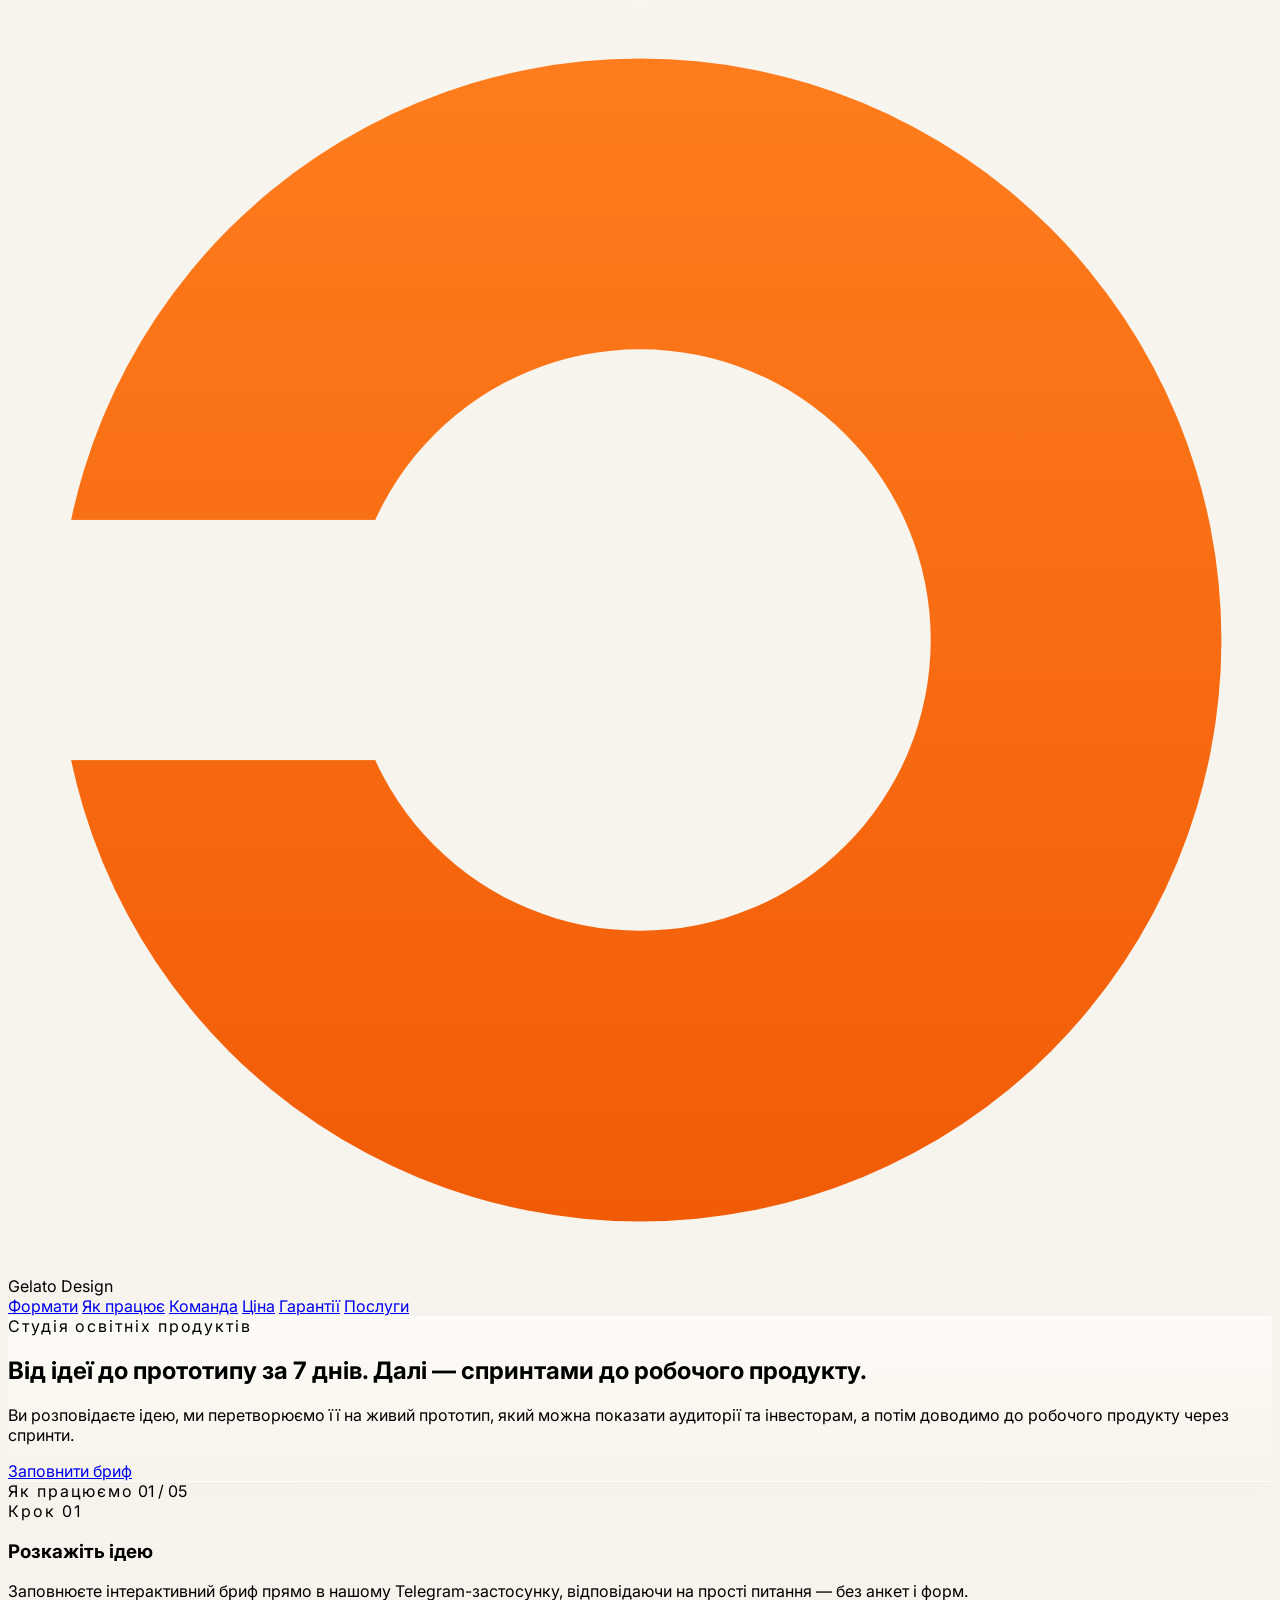
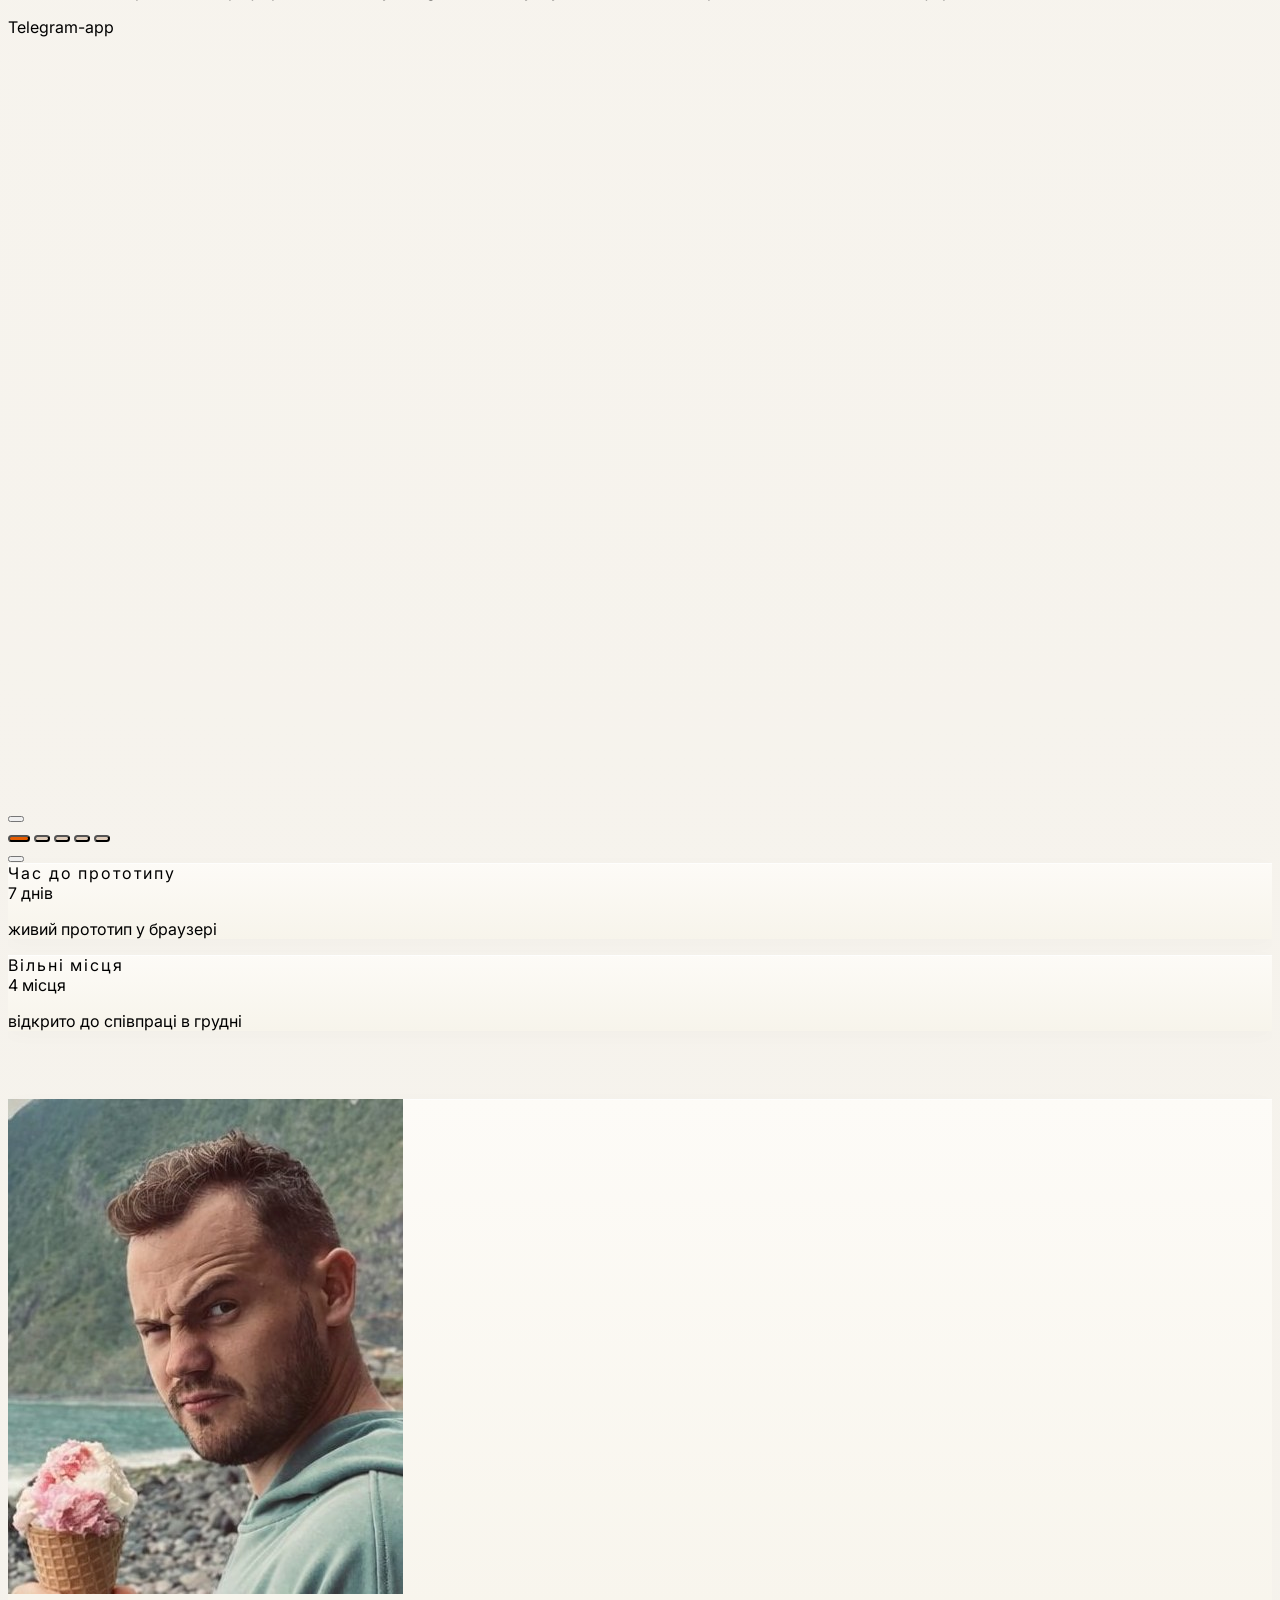
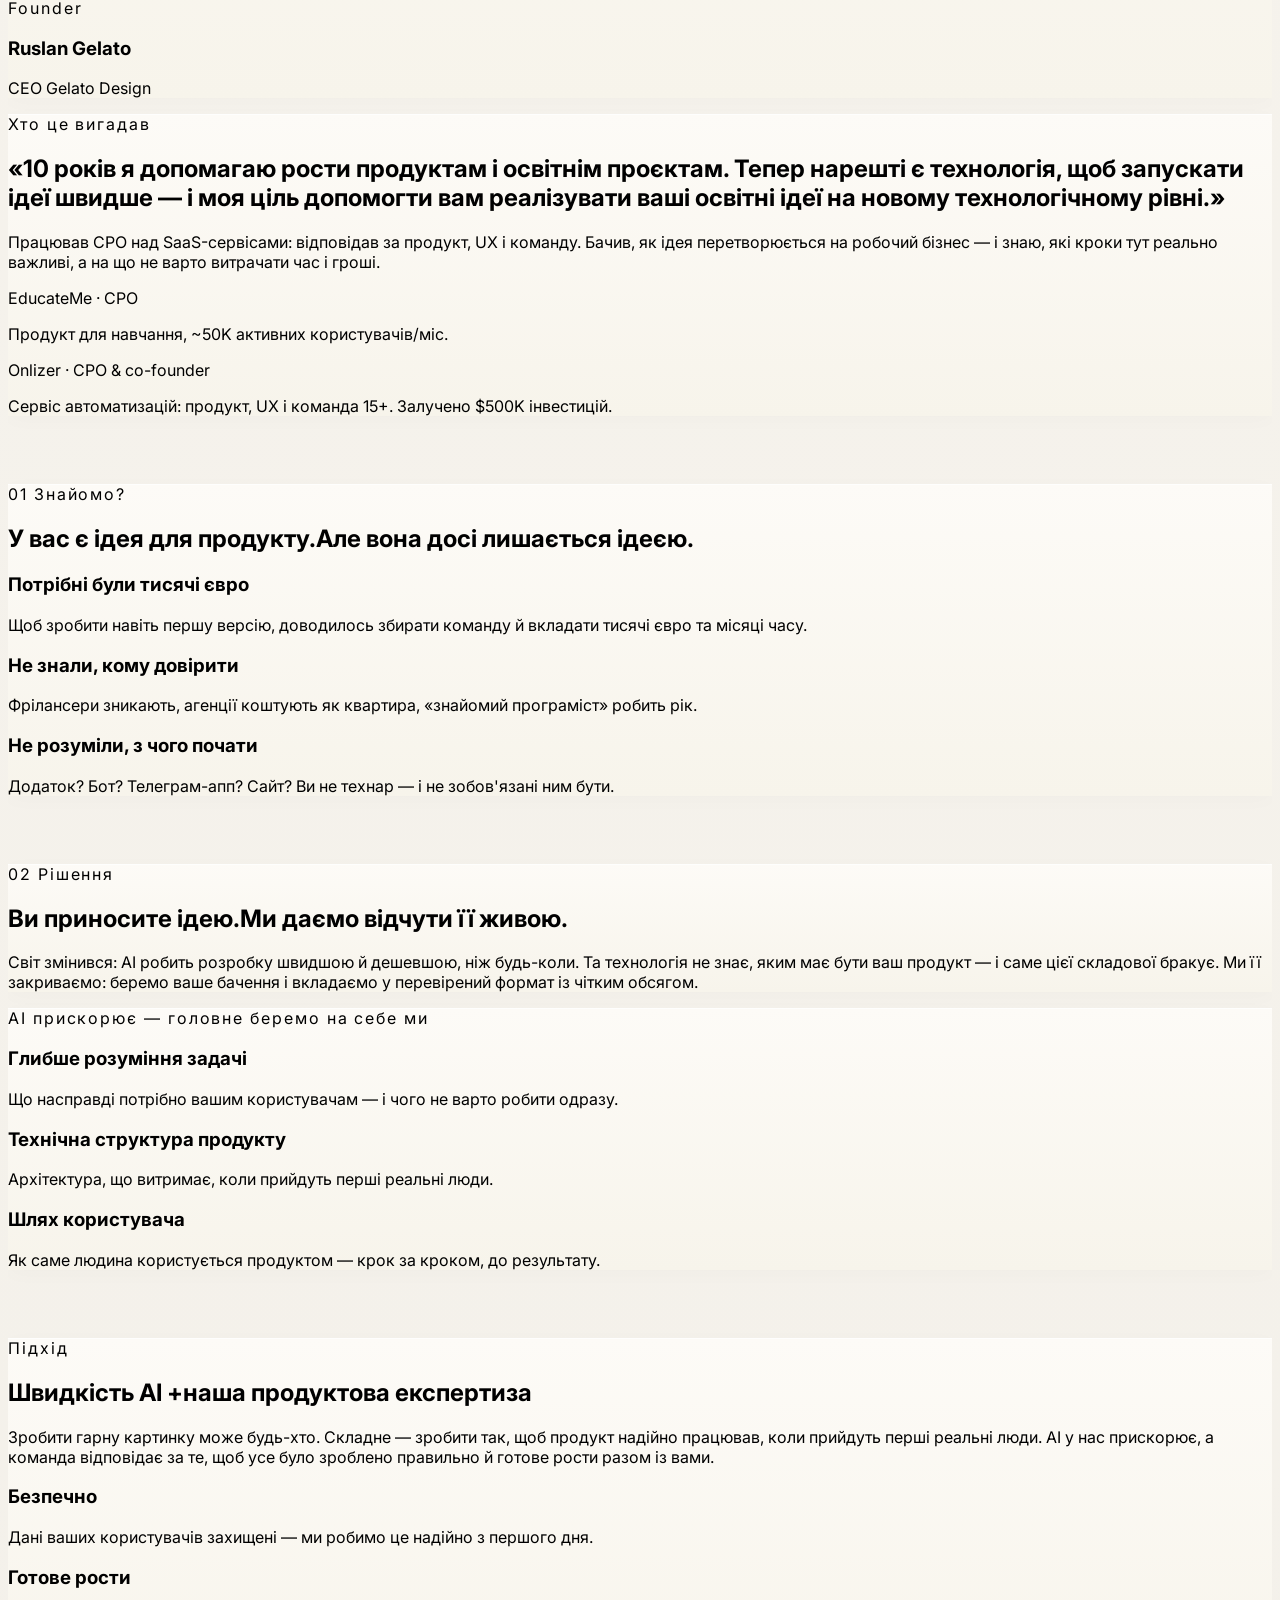
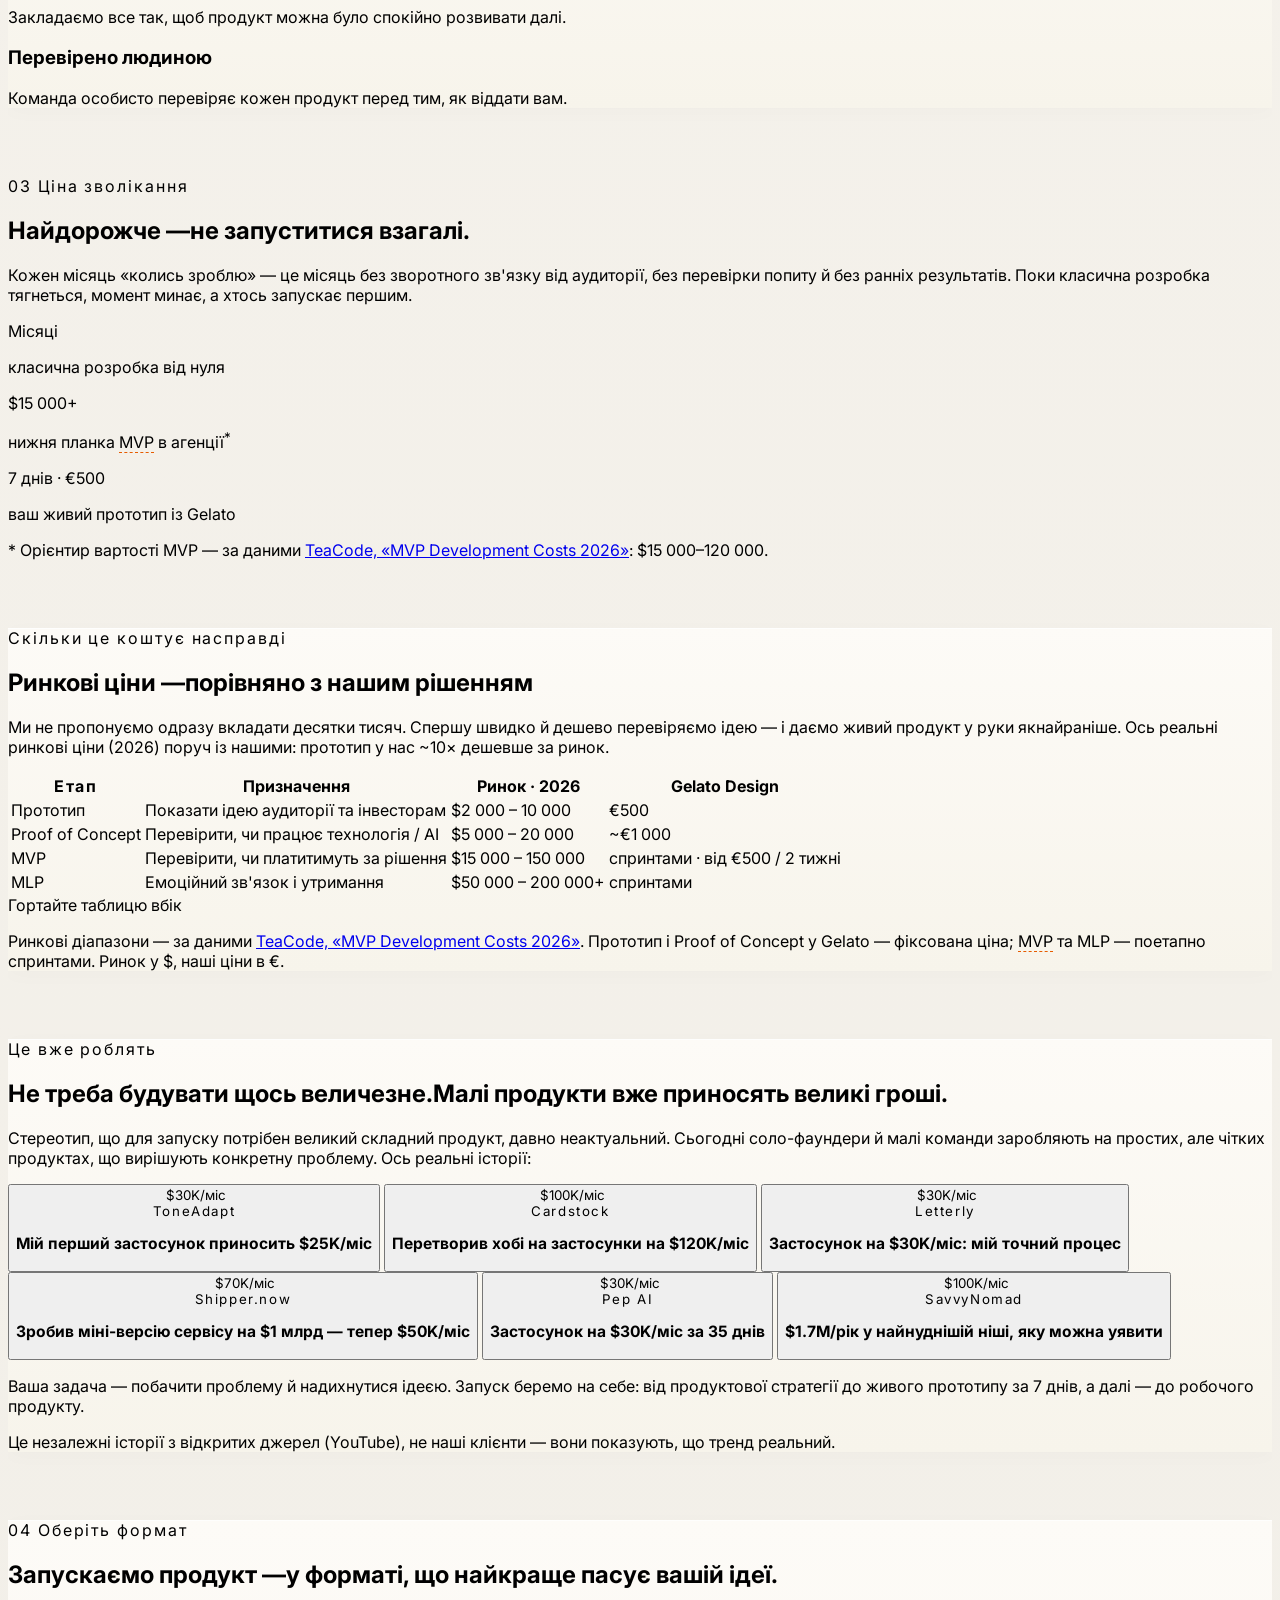
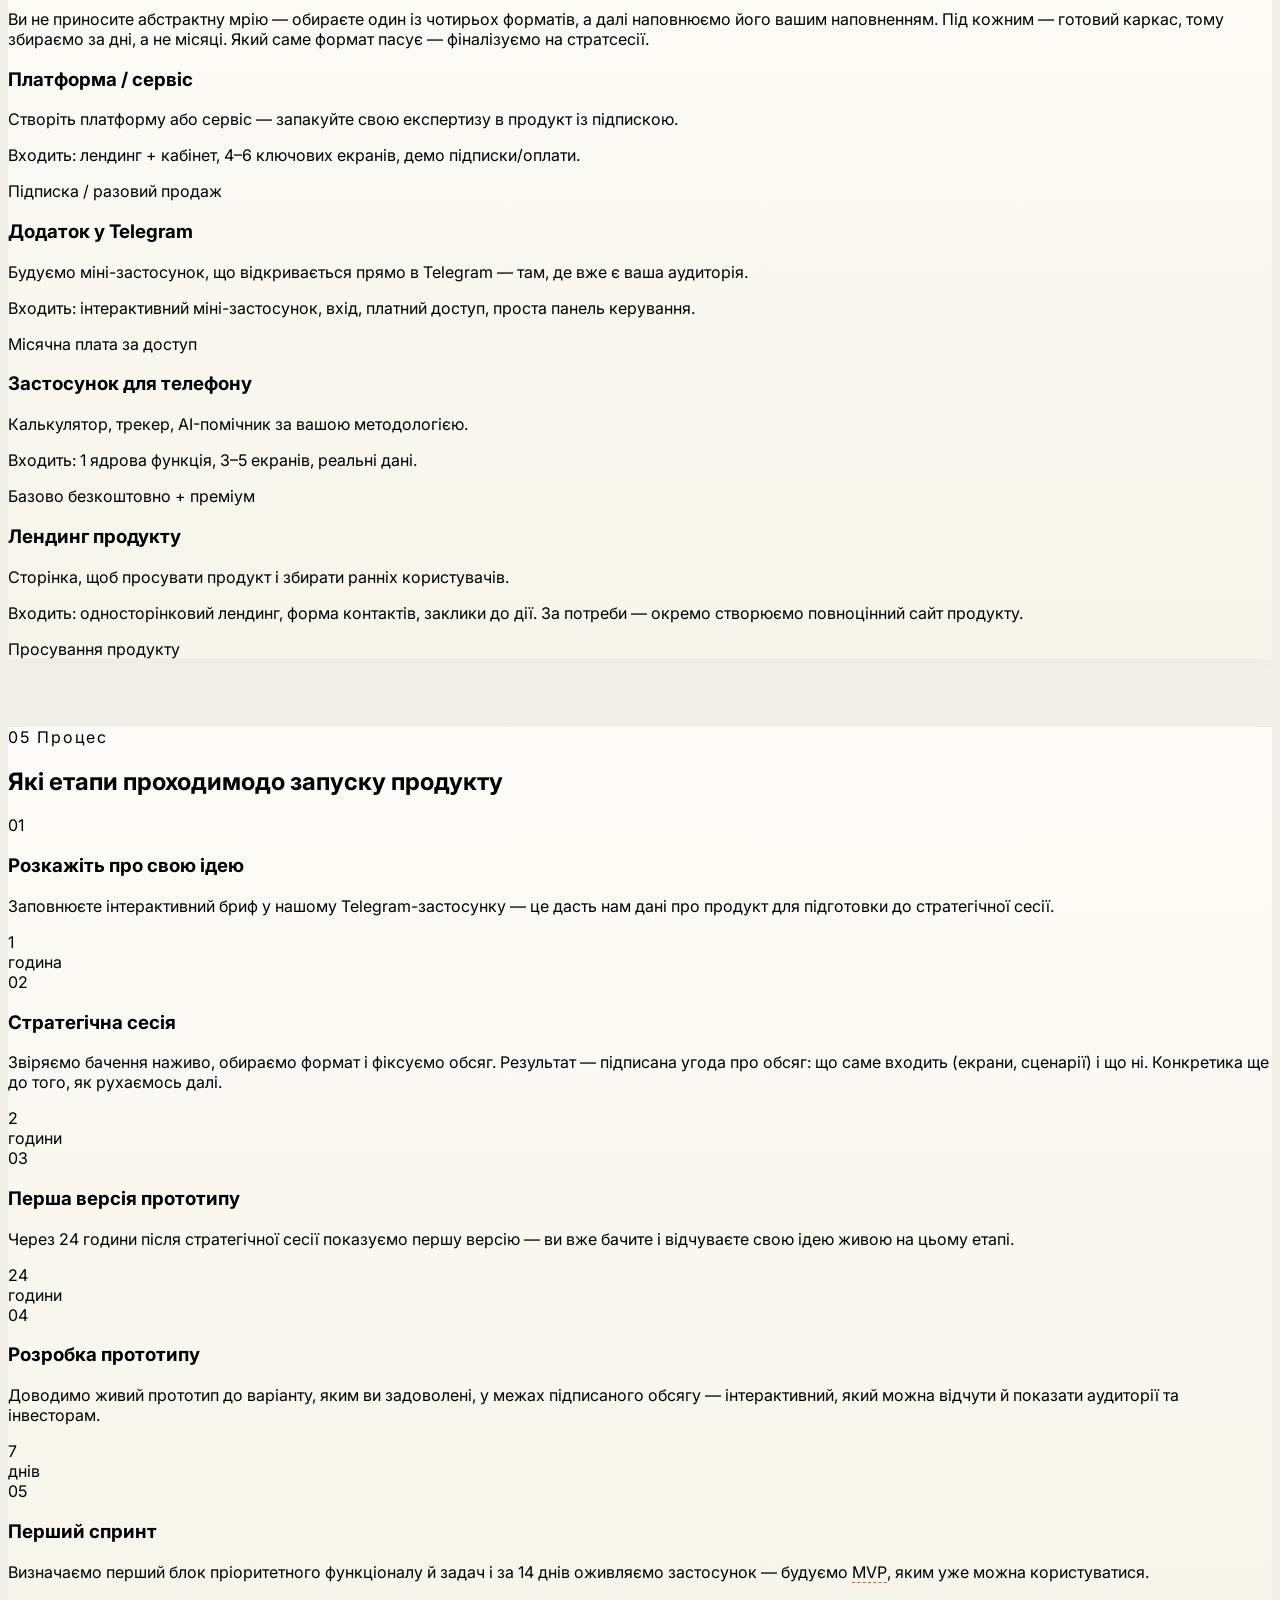
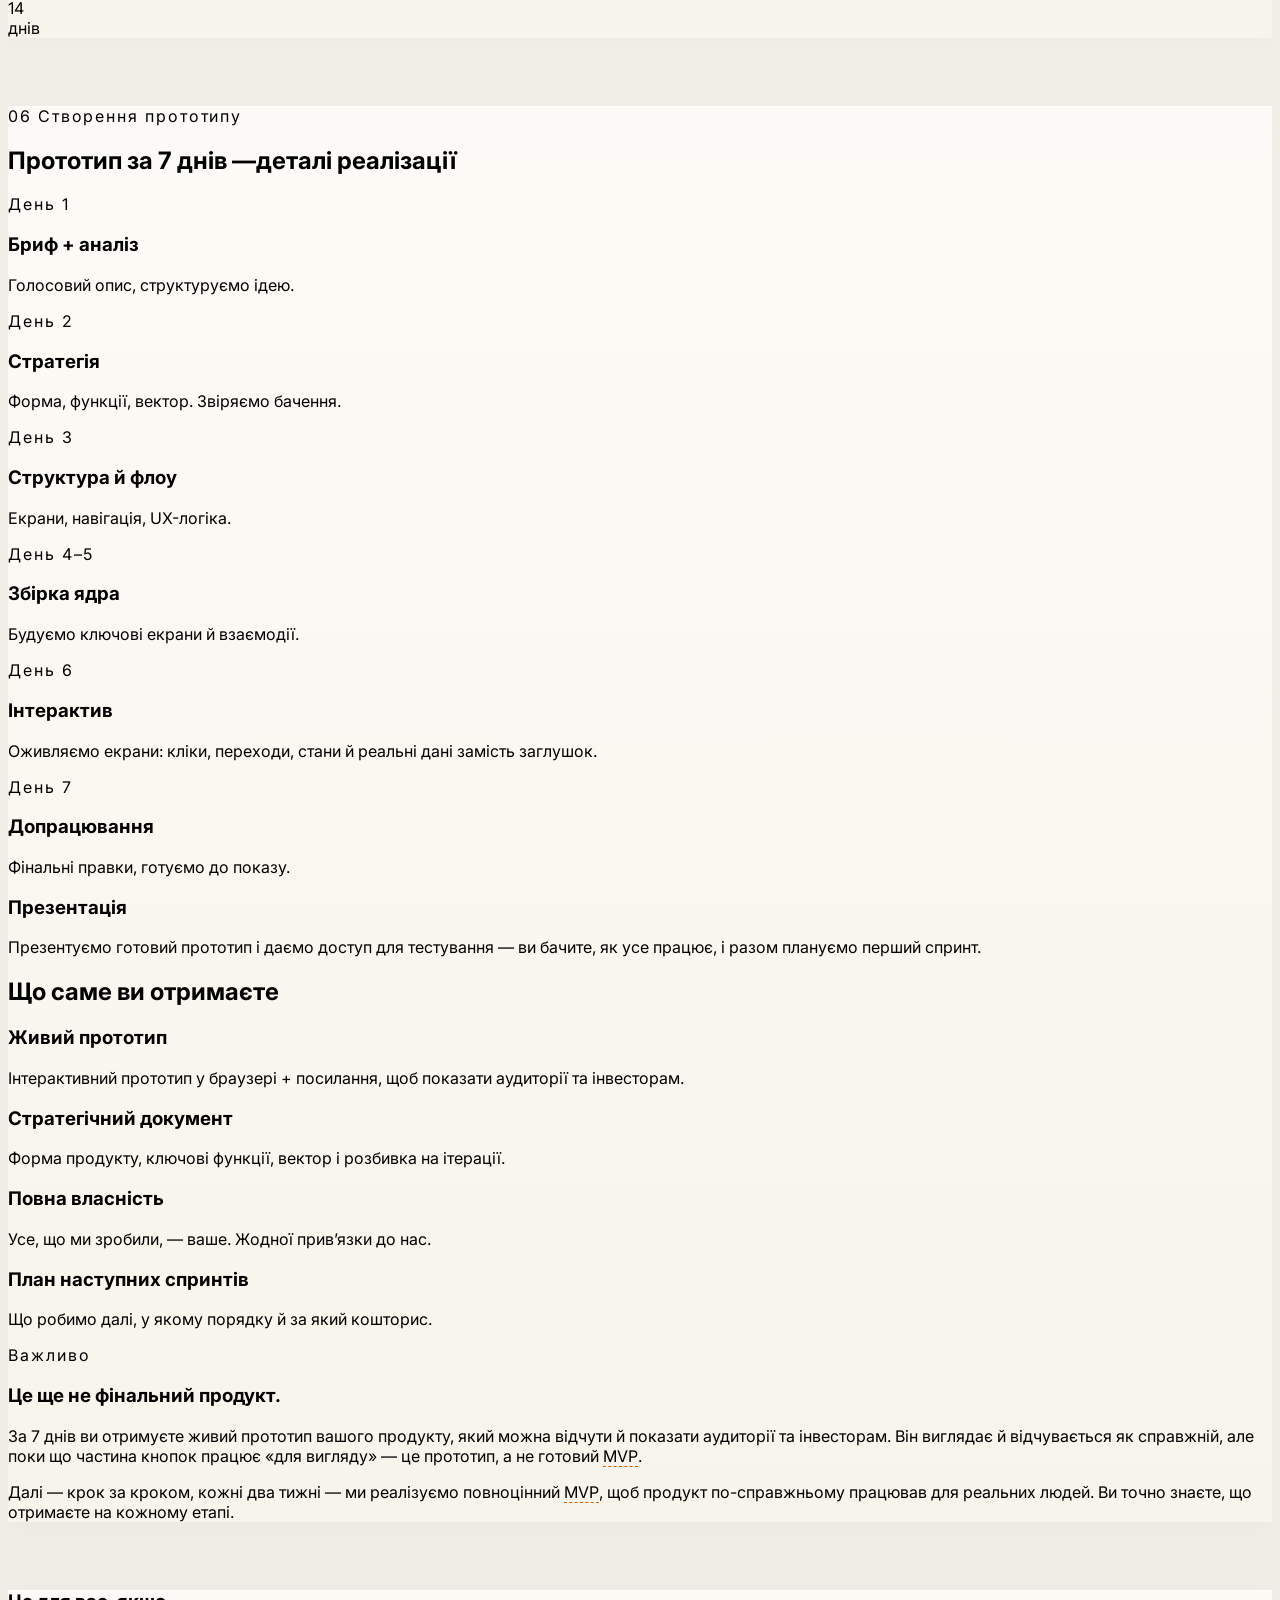
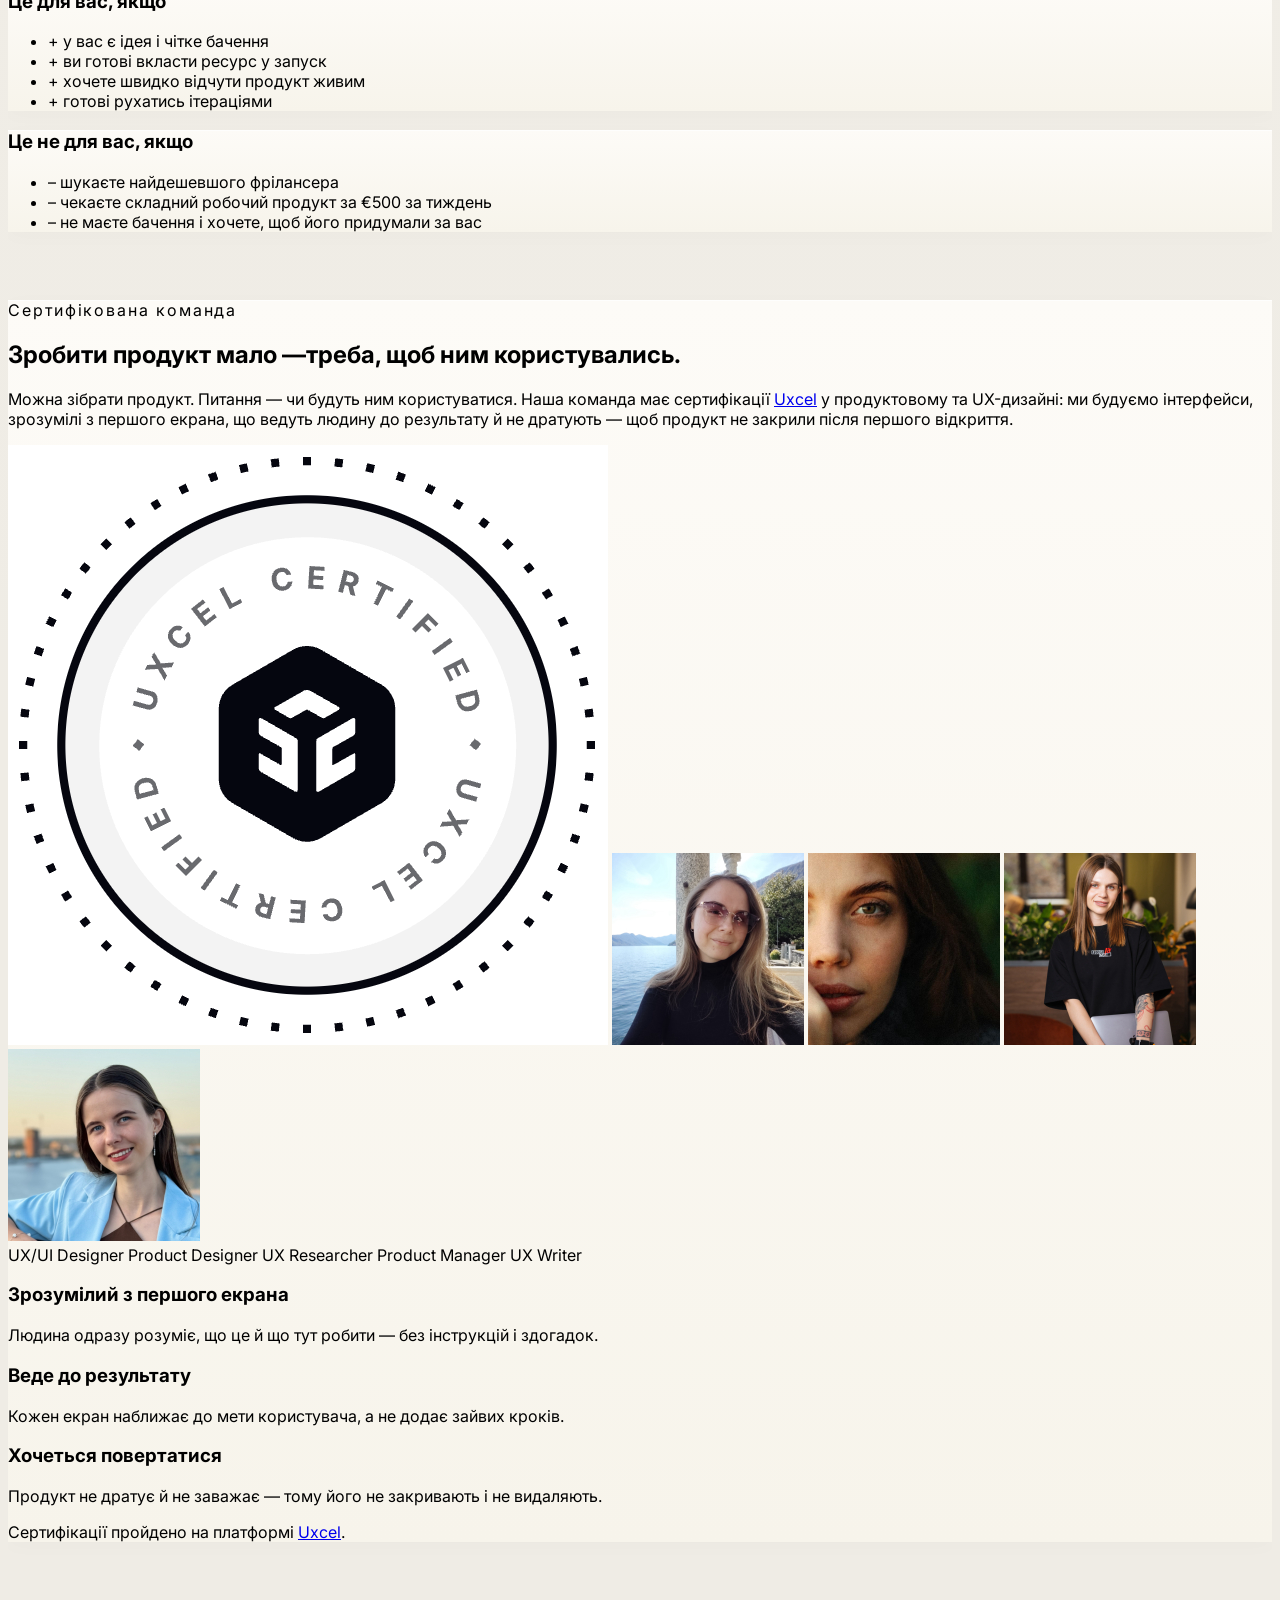
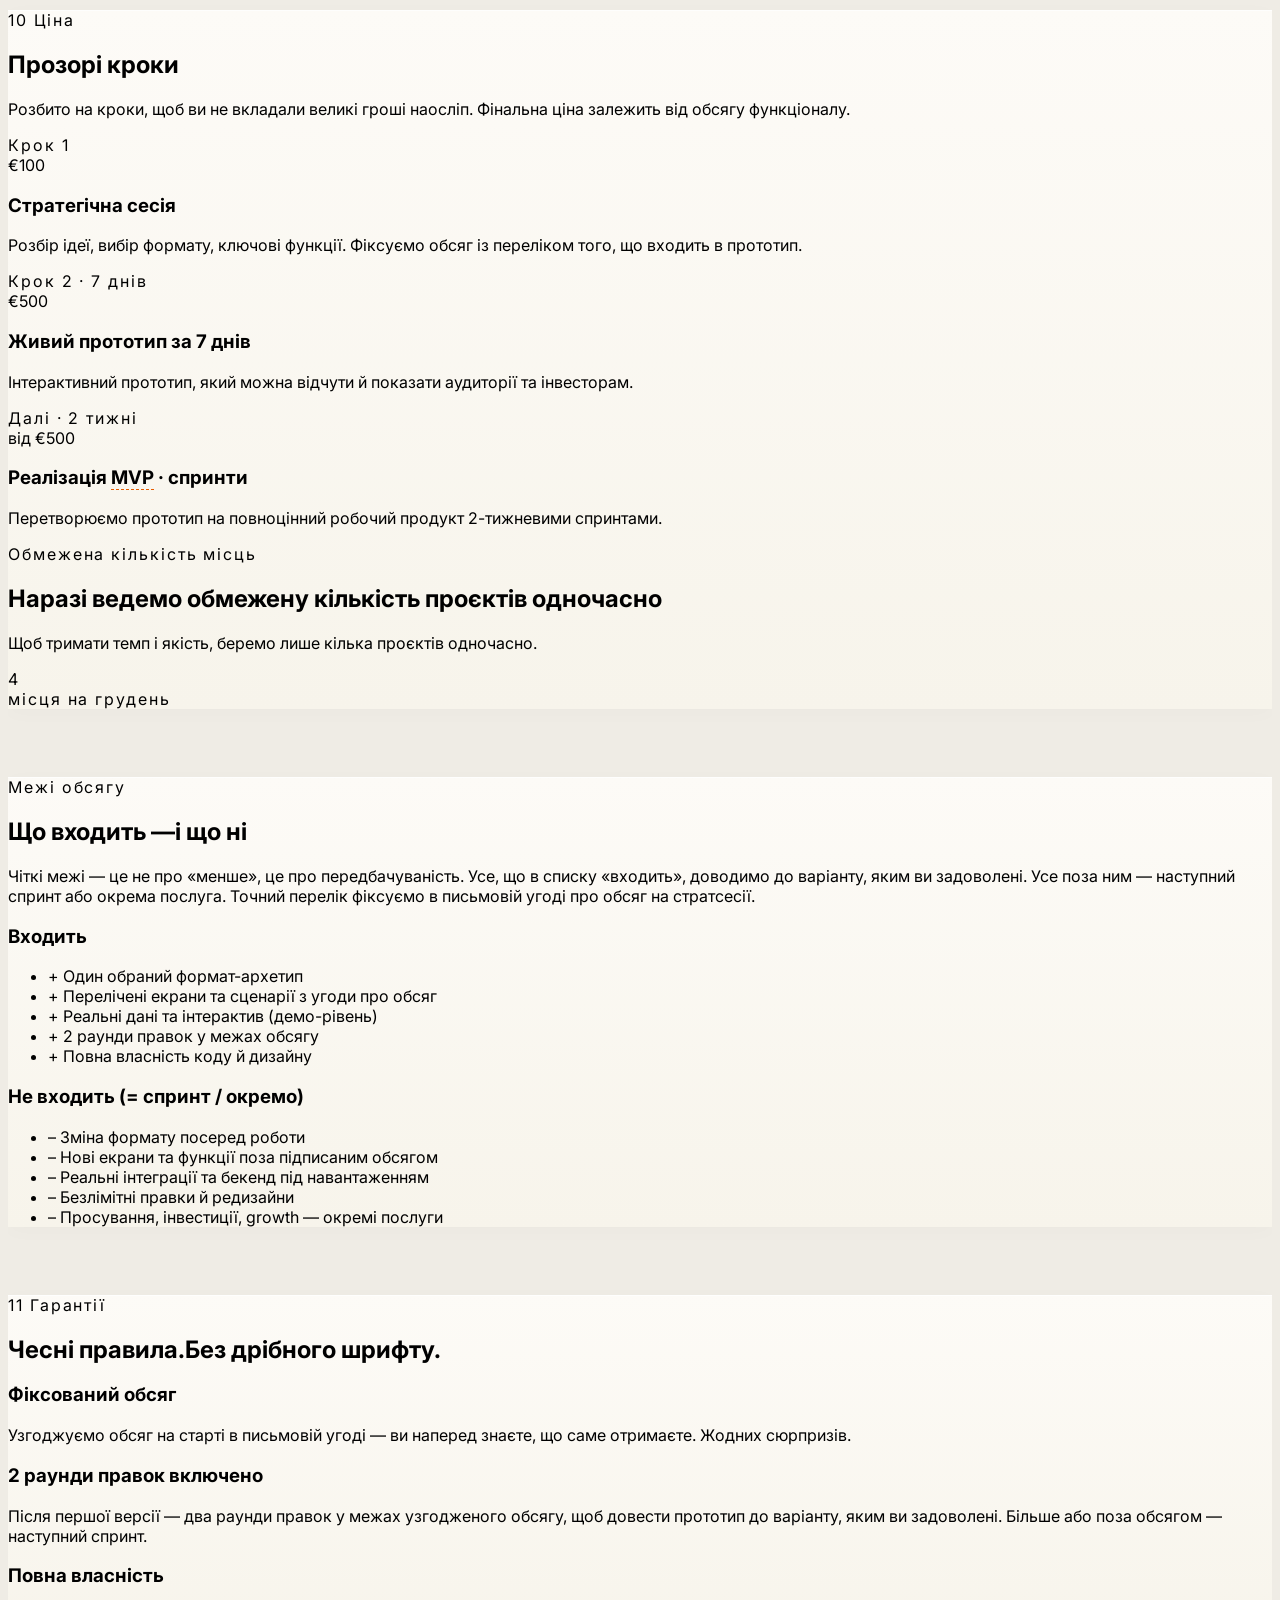
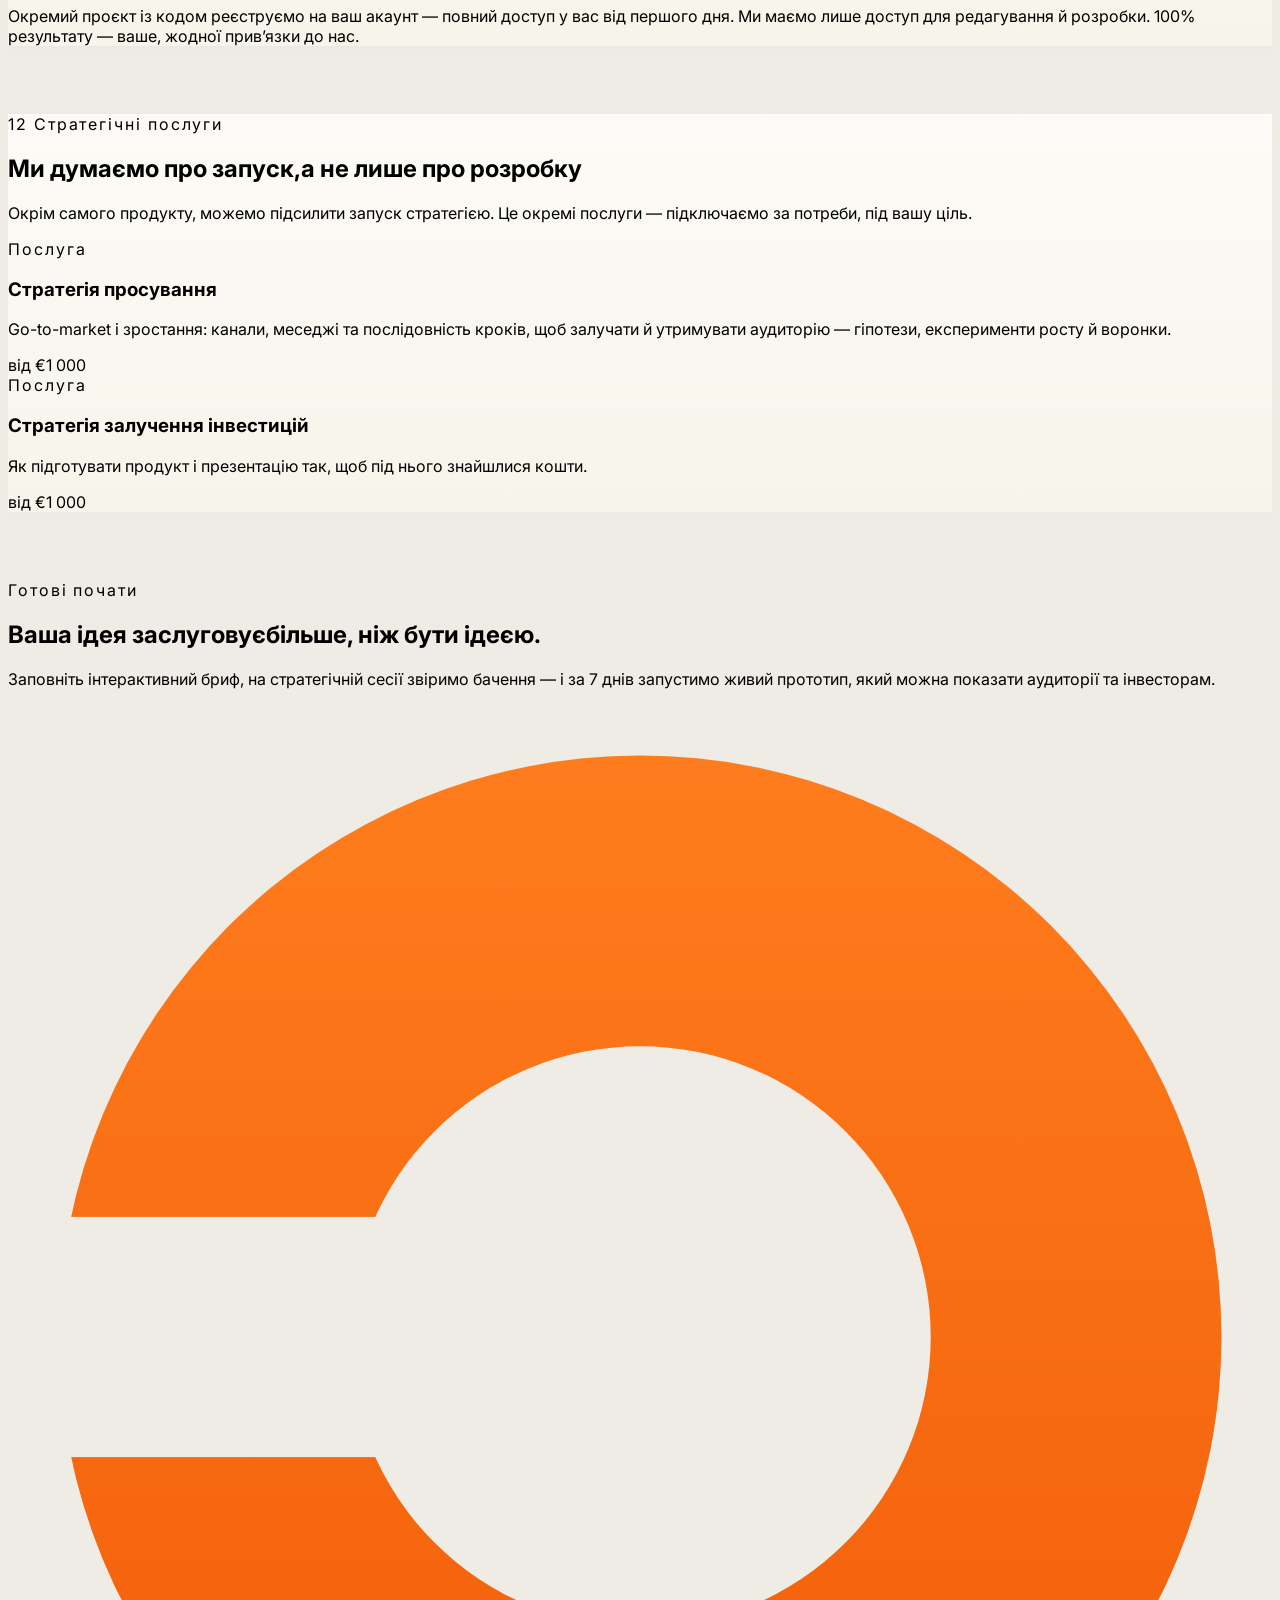
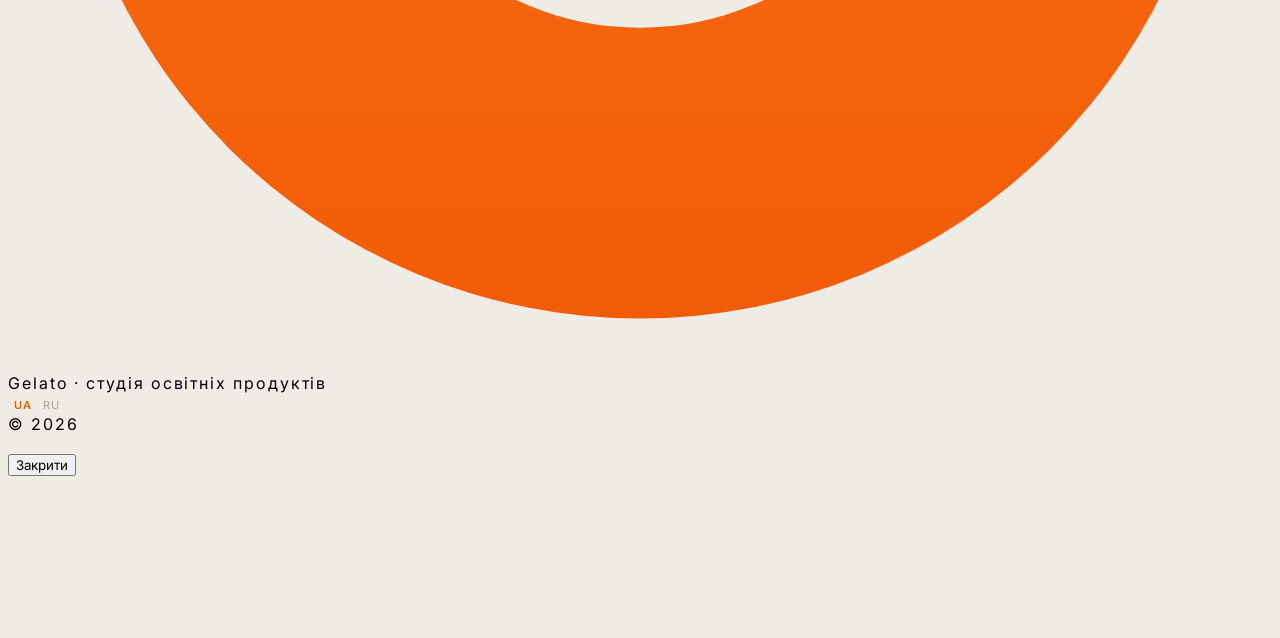
==== commit 92a7de3c: "Add RU translation with browser-language detection + footer language switcher - assets/js/i18n.js: U" ====
--- a/index.html
+++ b/index.html
@@ -29,7 +29,7 @@
     <script src="https://code.iconify.design/iconify-icon/1.0.7/iconify-icon.min.js"></script>
     <script src="https://cdnjs.cloudflare.com/ajax/libs/gsap/3.12.2/gsap.min.js"></script>
     <script src="https://cdnjs.cloudflare.com/ajax/libs/gsap/3.12.2/ScrollTrigger.min.js"></script>
-    <link rel="stylesheet" href="assets/css/styles.css?v=10">
+    <link rel="stylesheet" href="assets/css/styles.css?v=11">
 
     <!-- ============ SEO: JSON-LD ============ -->
     <script type="application/ld+json">
@@ -697,8 +697,8 @@
 
     <!-- ============ FOOTER ============ -->
     <footer class="flex flex-col md:flex-row items-center justify-between gap-3 px-2 md:px-3 pt-8 pb-2 text-[11px] uppercase eyebrow text-stone-400">
-        <div class="flex items-center gap-2"><img src="assets/img/gelato-mark.svg" alt="Gelato" class="w-4 h-4 rounded-[3px]"> <span>Gelato Design · студія освітніх продуктів</span></div>
-        <div class="flex items-center gap-6"><span>© 2026</span></div>
+        <div class="flex items-center gap-2"><img src="assets/img/gelato-mark.svg" alt="Gelato" class="w-4 h-4 rounded-[3px]"> <span>Gelato · студія освітніх продуктів</span></div>
+        <div class="flex items-center gap-4"><div id="langSwitch" class="lang-switch flex items-center gap-1"></div><span>© 2026</span></div>
     </footer>
 
 </main>
@@ -714,6 +714,7 @@
         </div>
     </div>
 
-<script src="assets/js/main.js?v=13"></script>
+<script src="assets/js/i18n.js?v=1"></script>
+<script src="assets/js/main.js?v=14"></script>
 </body>
 </html>
--- a/assets/css/styles.css
+++ b/assets/css/styles.css
@@ -58,6 +58,13 @@
 }
 .mvp:hover::after, .mvp:focus::after { opacity: 1; visibility: visible; transform: translateX(-50%); }
 .mvp:hover::before, .mvp:focus::before { opacity: 1; visibility: visible; }
+html[lang="ru"] .mvp::after { content: "MVP — это первая версия продукта с базовым набором функций. Ею уже можно реально пользоваться и получить от продукта главную ценность — то, ради чего он и нужен."; }
+
+/* Language switch (footer) */
+.lang-switch { letter-spacing: normal; }
+.lang-btn { font: inherit; font-size: 11px; line-height: 1; text-transform: uppercase; letter-spacing: 0.06em; color: #a8a29e; background: none; border: 0; padding: 3px 6px; cursor: pointer; border-radius: 5px; transition: color .15s ease, background .15s ease; }
+.lang-btn:hover { color: #57534e; }
+.lang-btn.is-active { color: #E65C00; font-weight: 600; }
 
 /* Larger spacing between sections on desktop (lg:mt-5 -> 4.25rem) */
 @media (min-width: 1024px) {
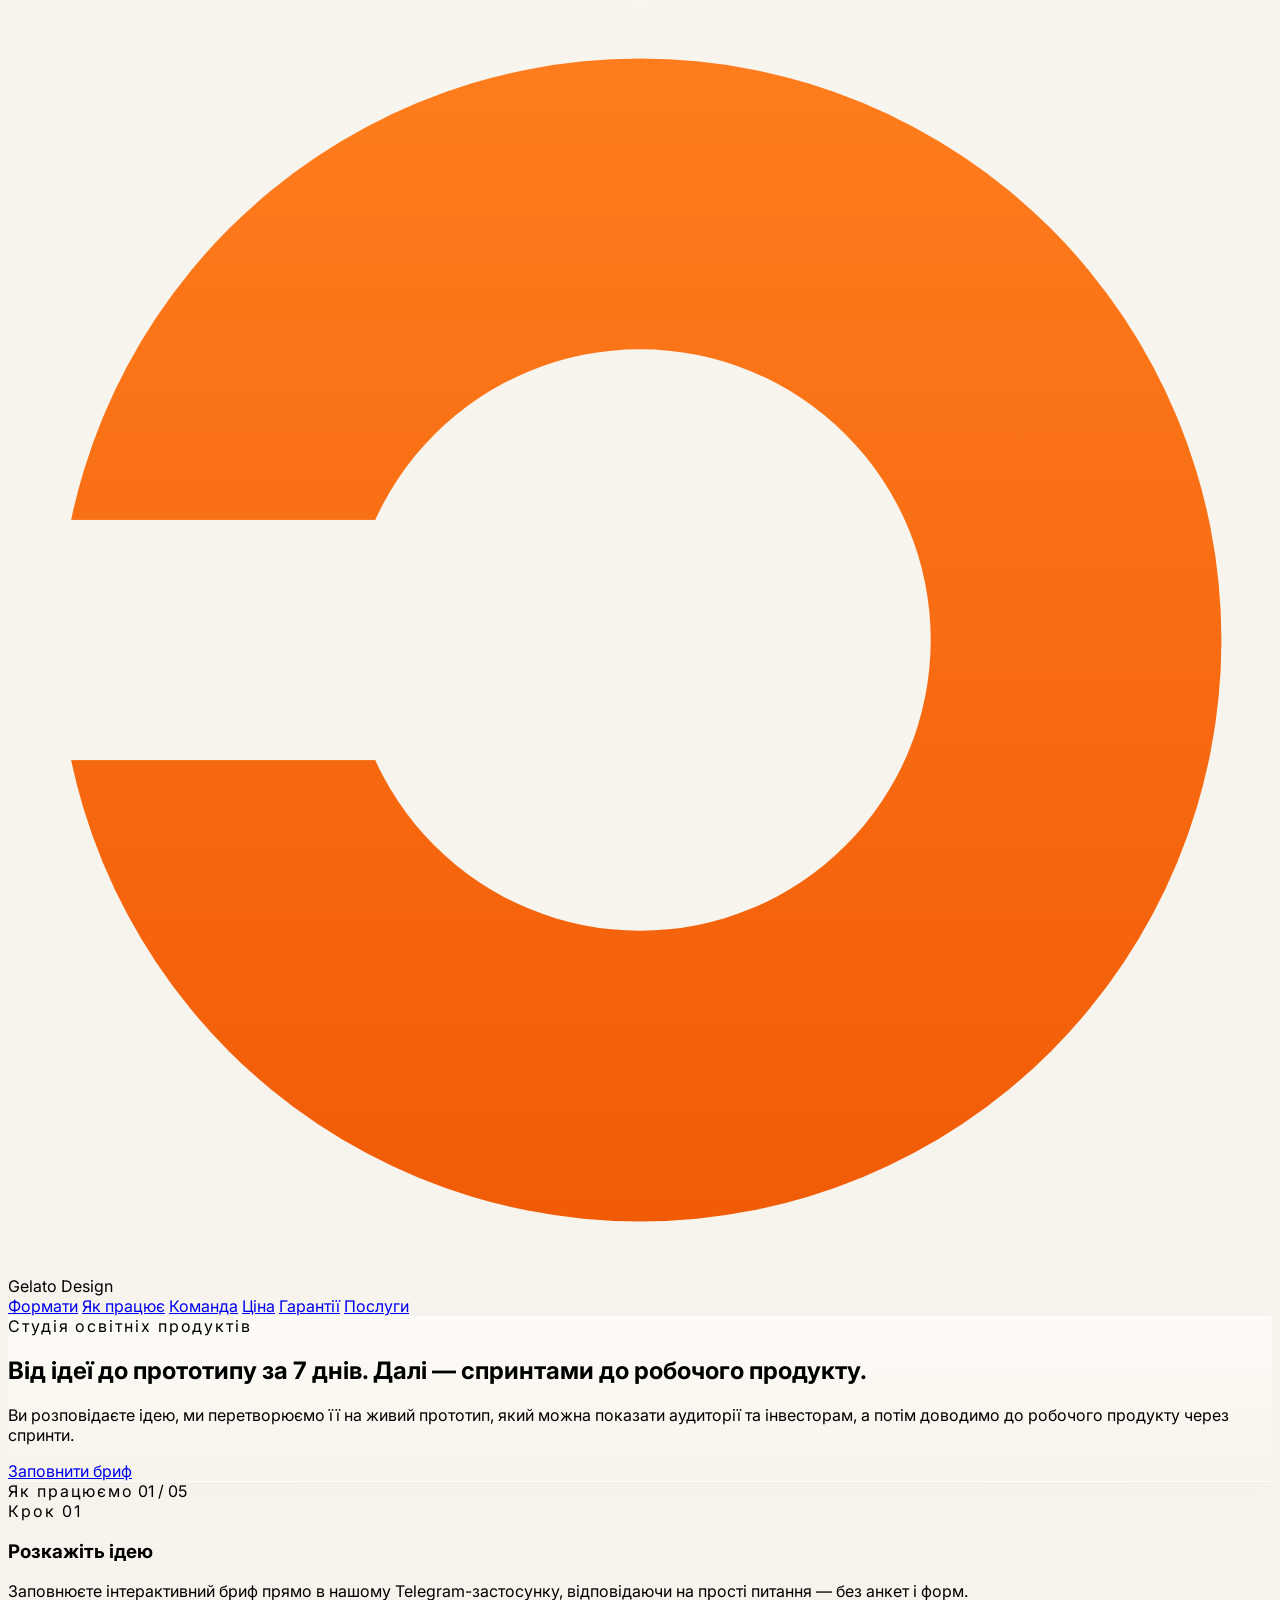
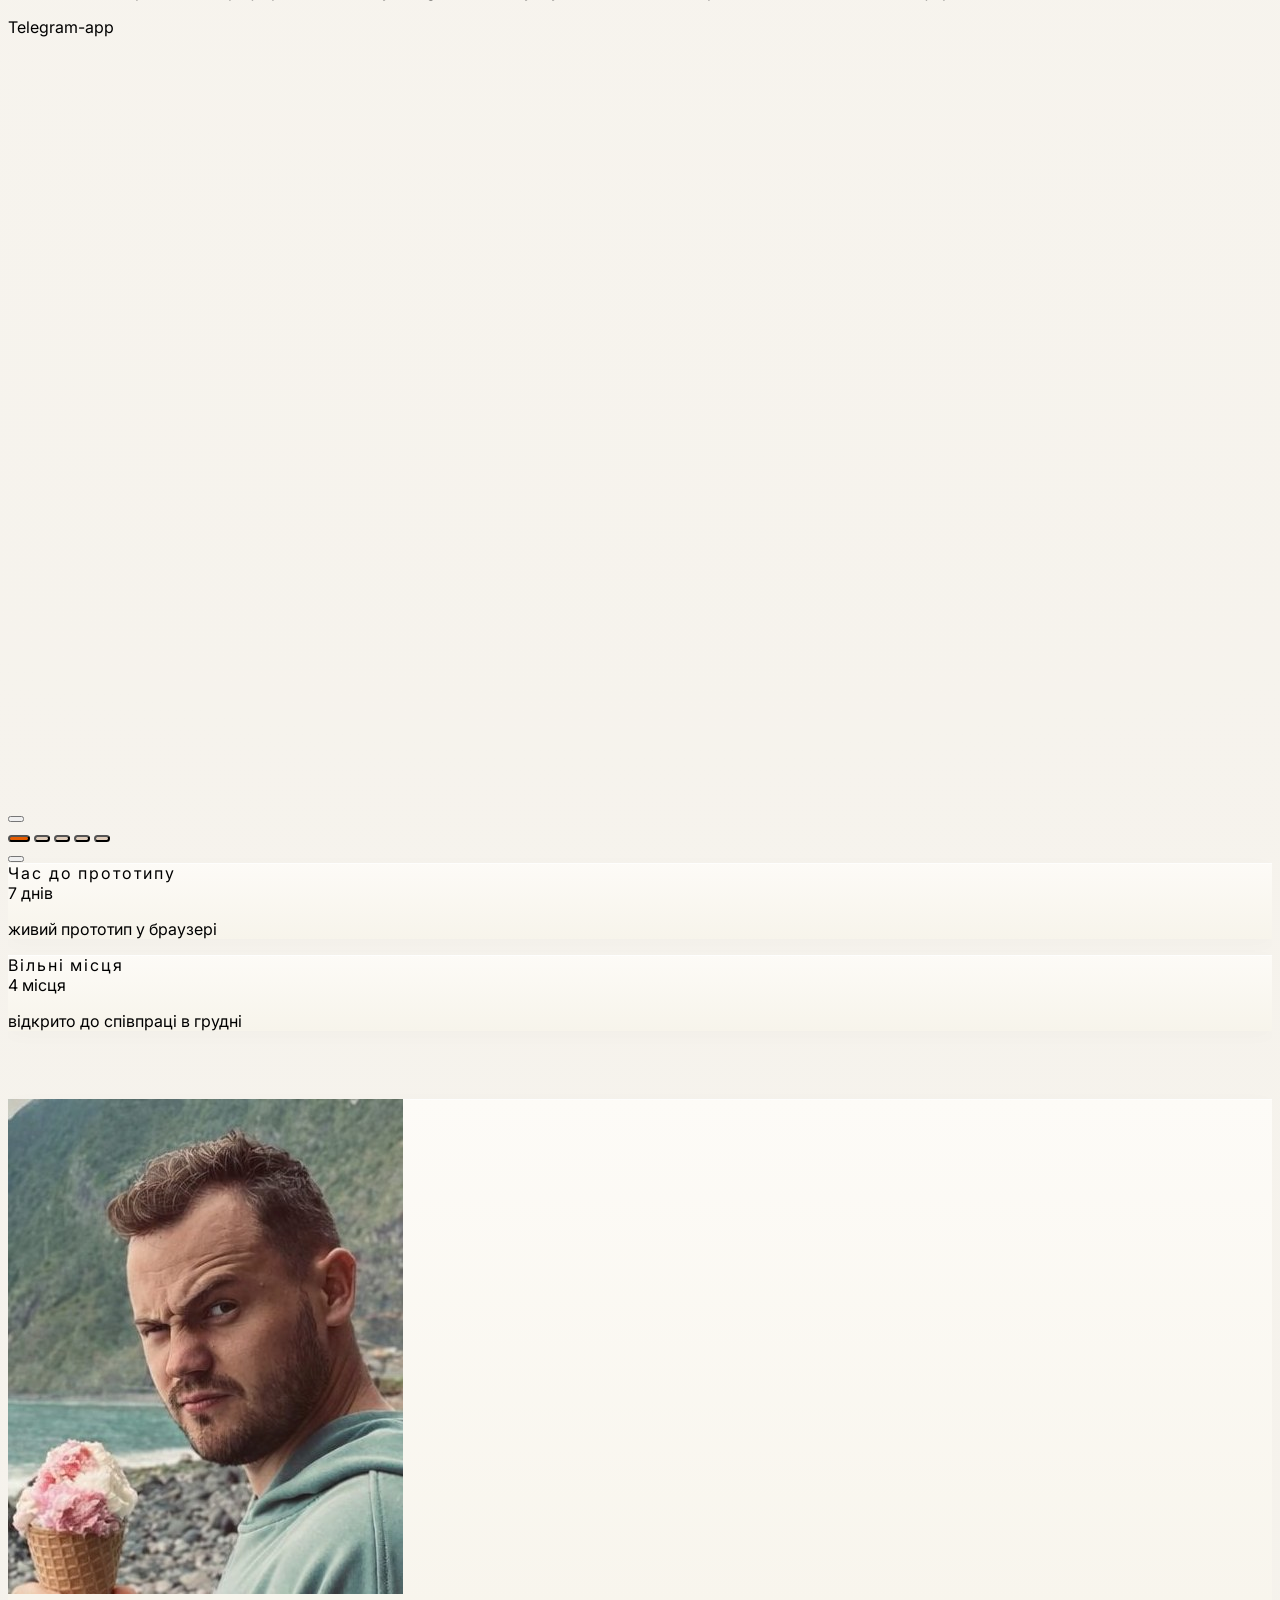
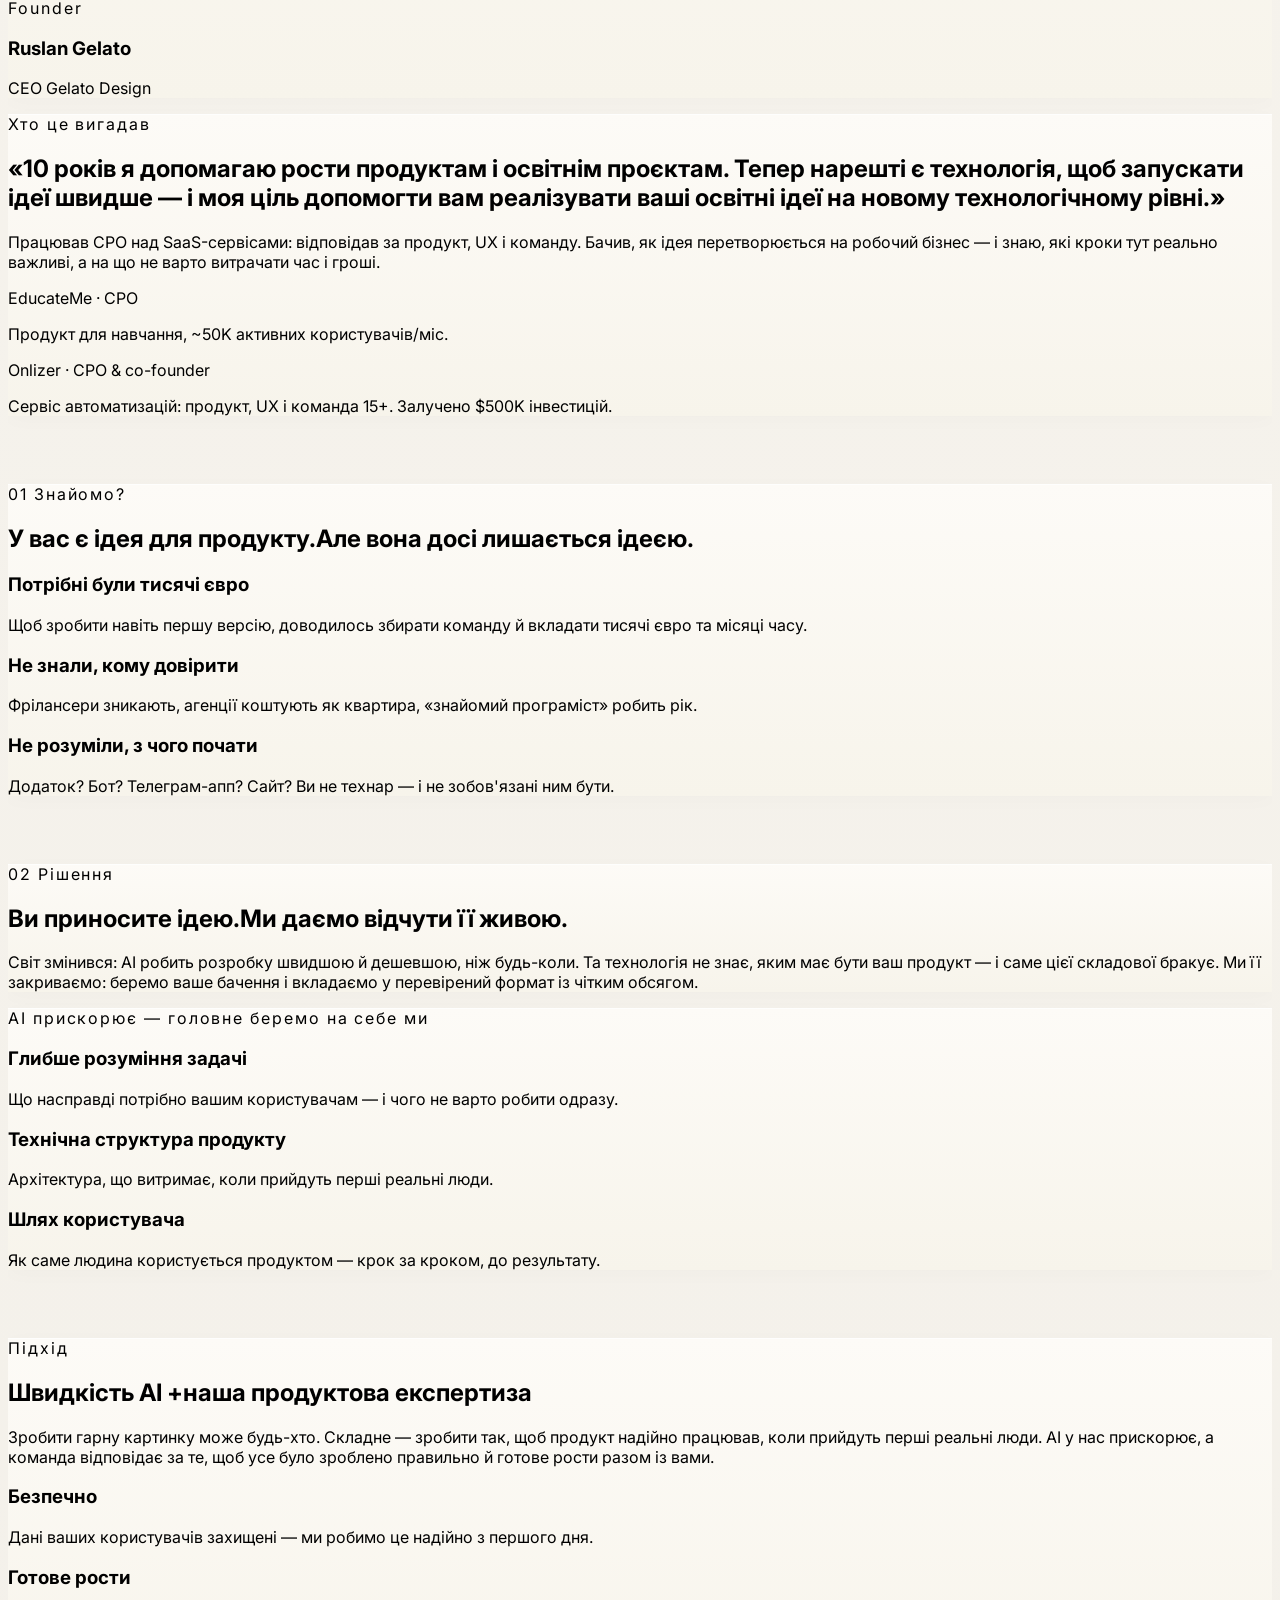
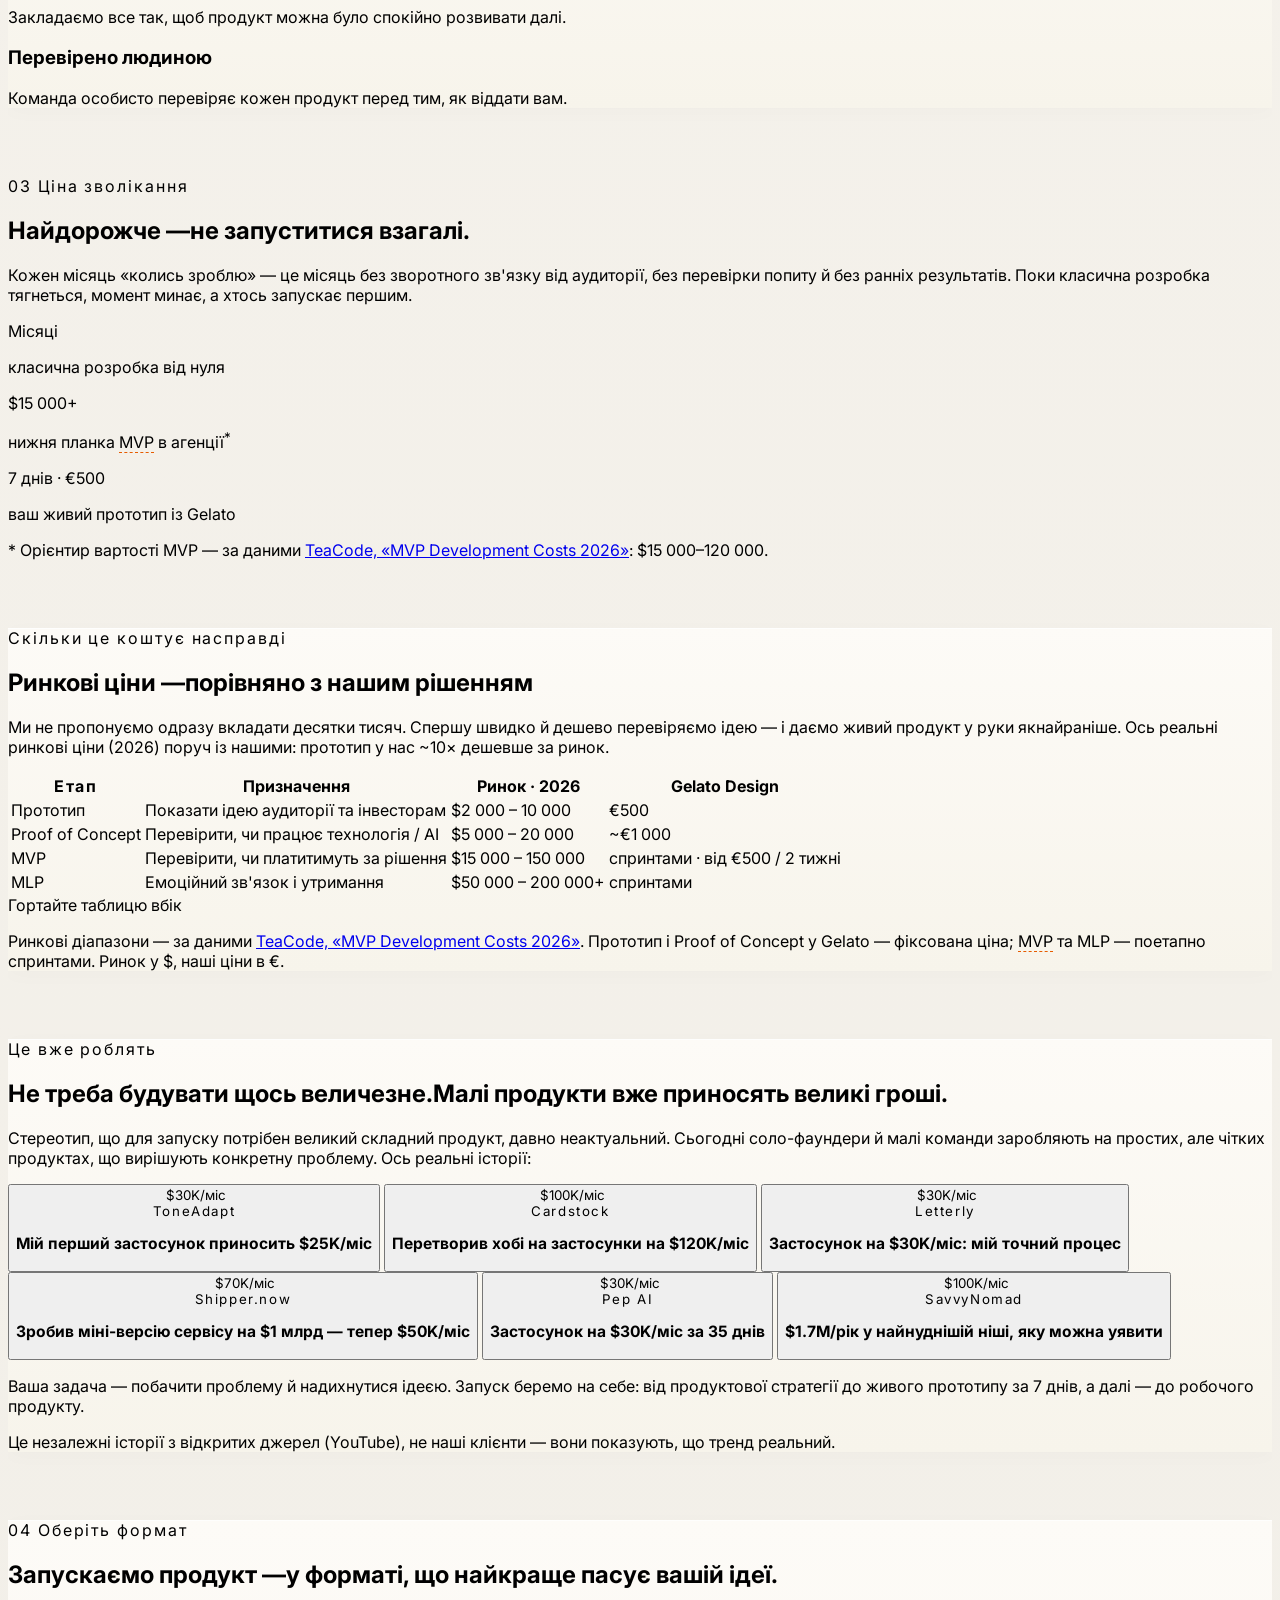
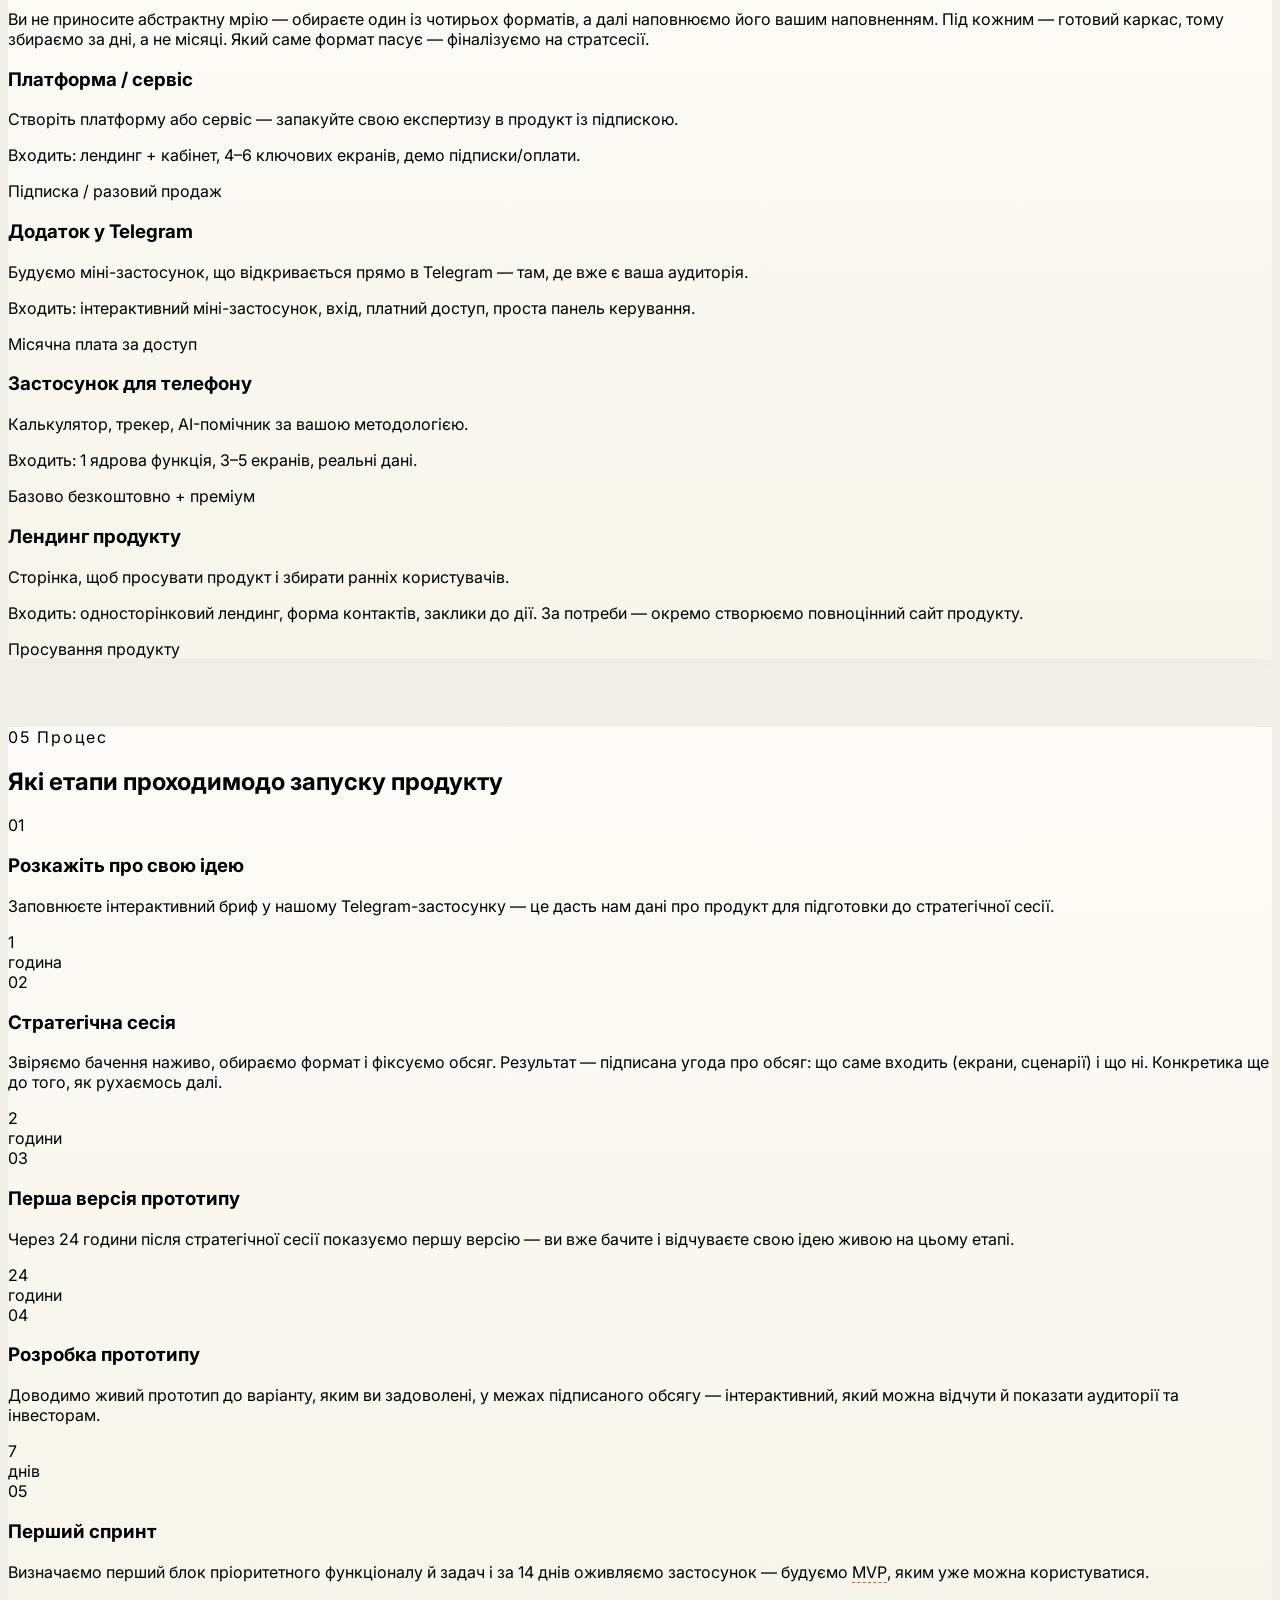
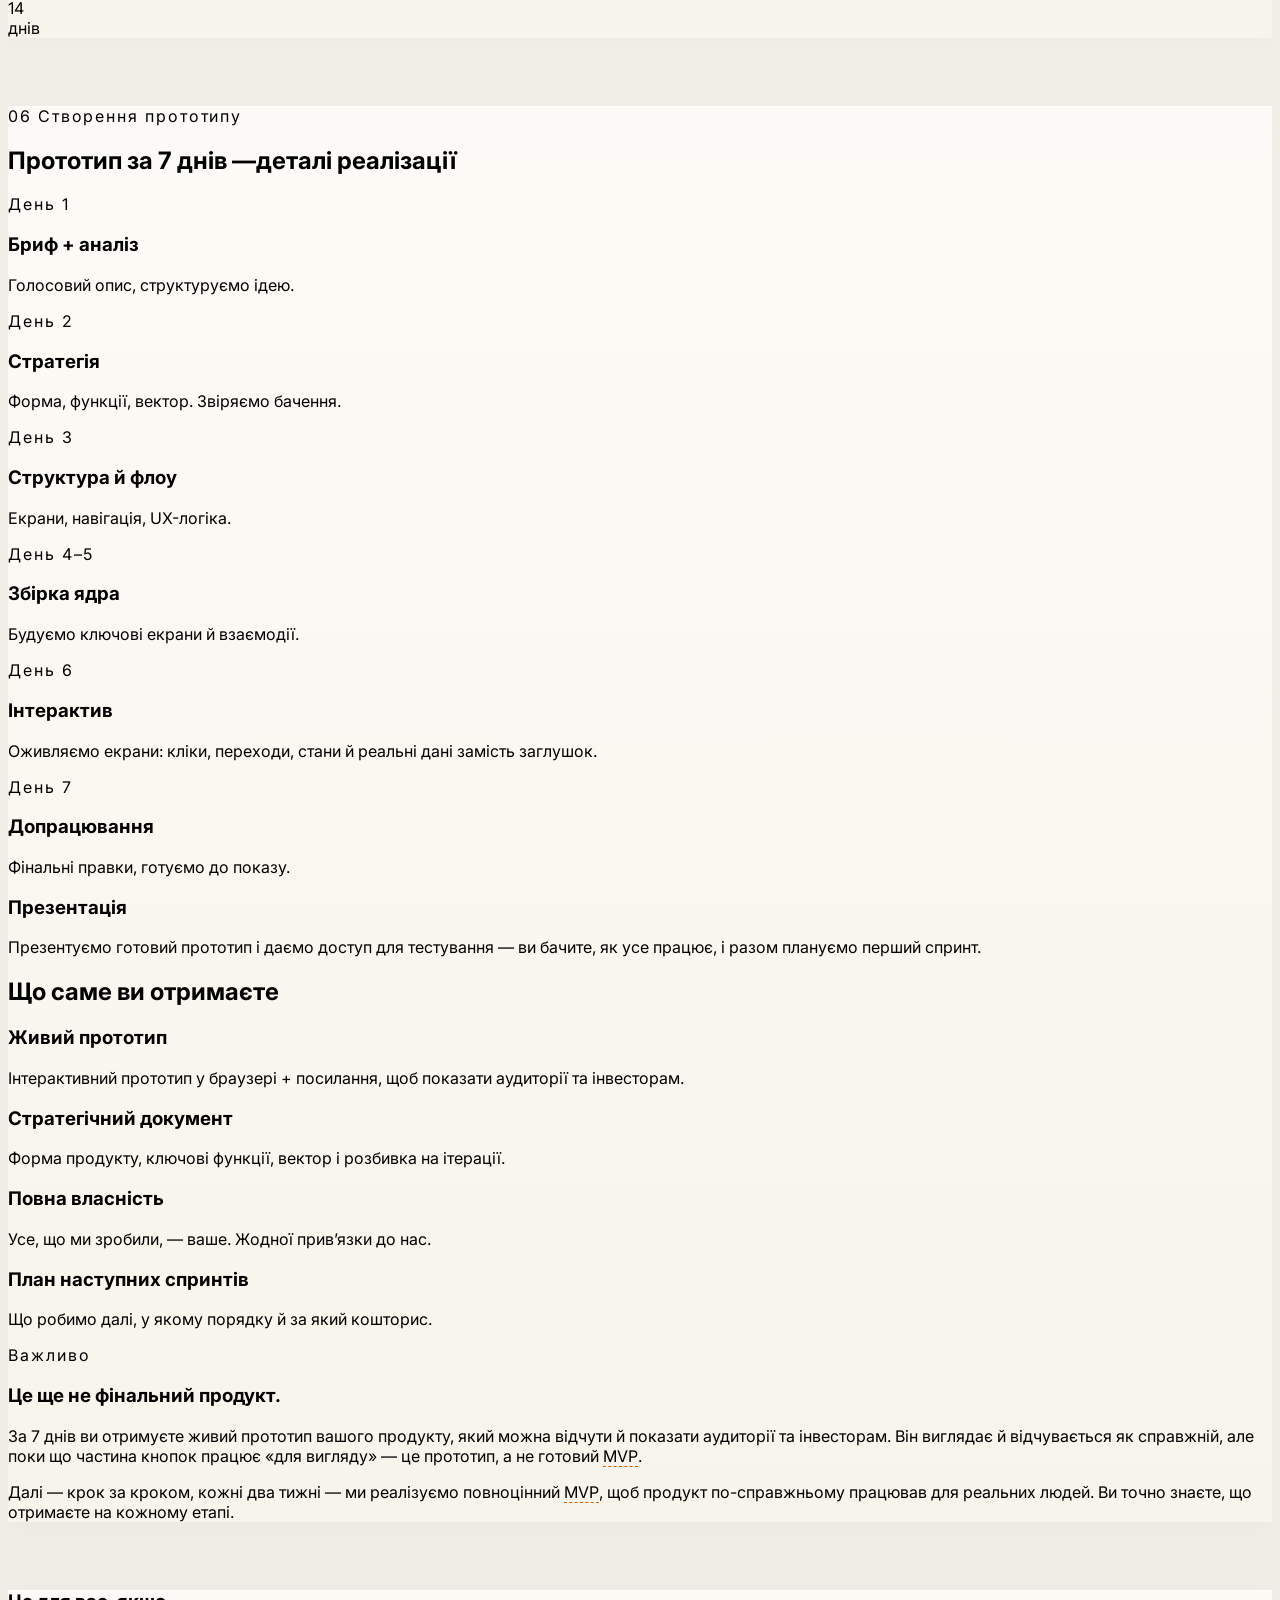
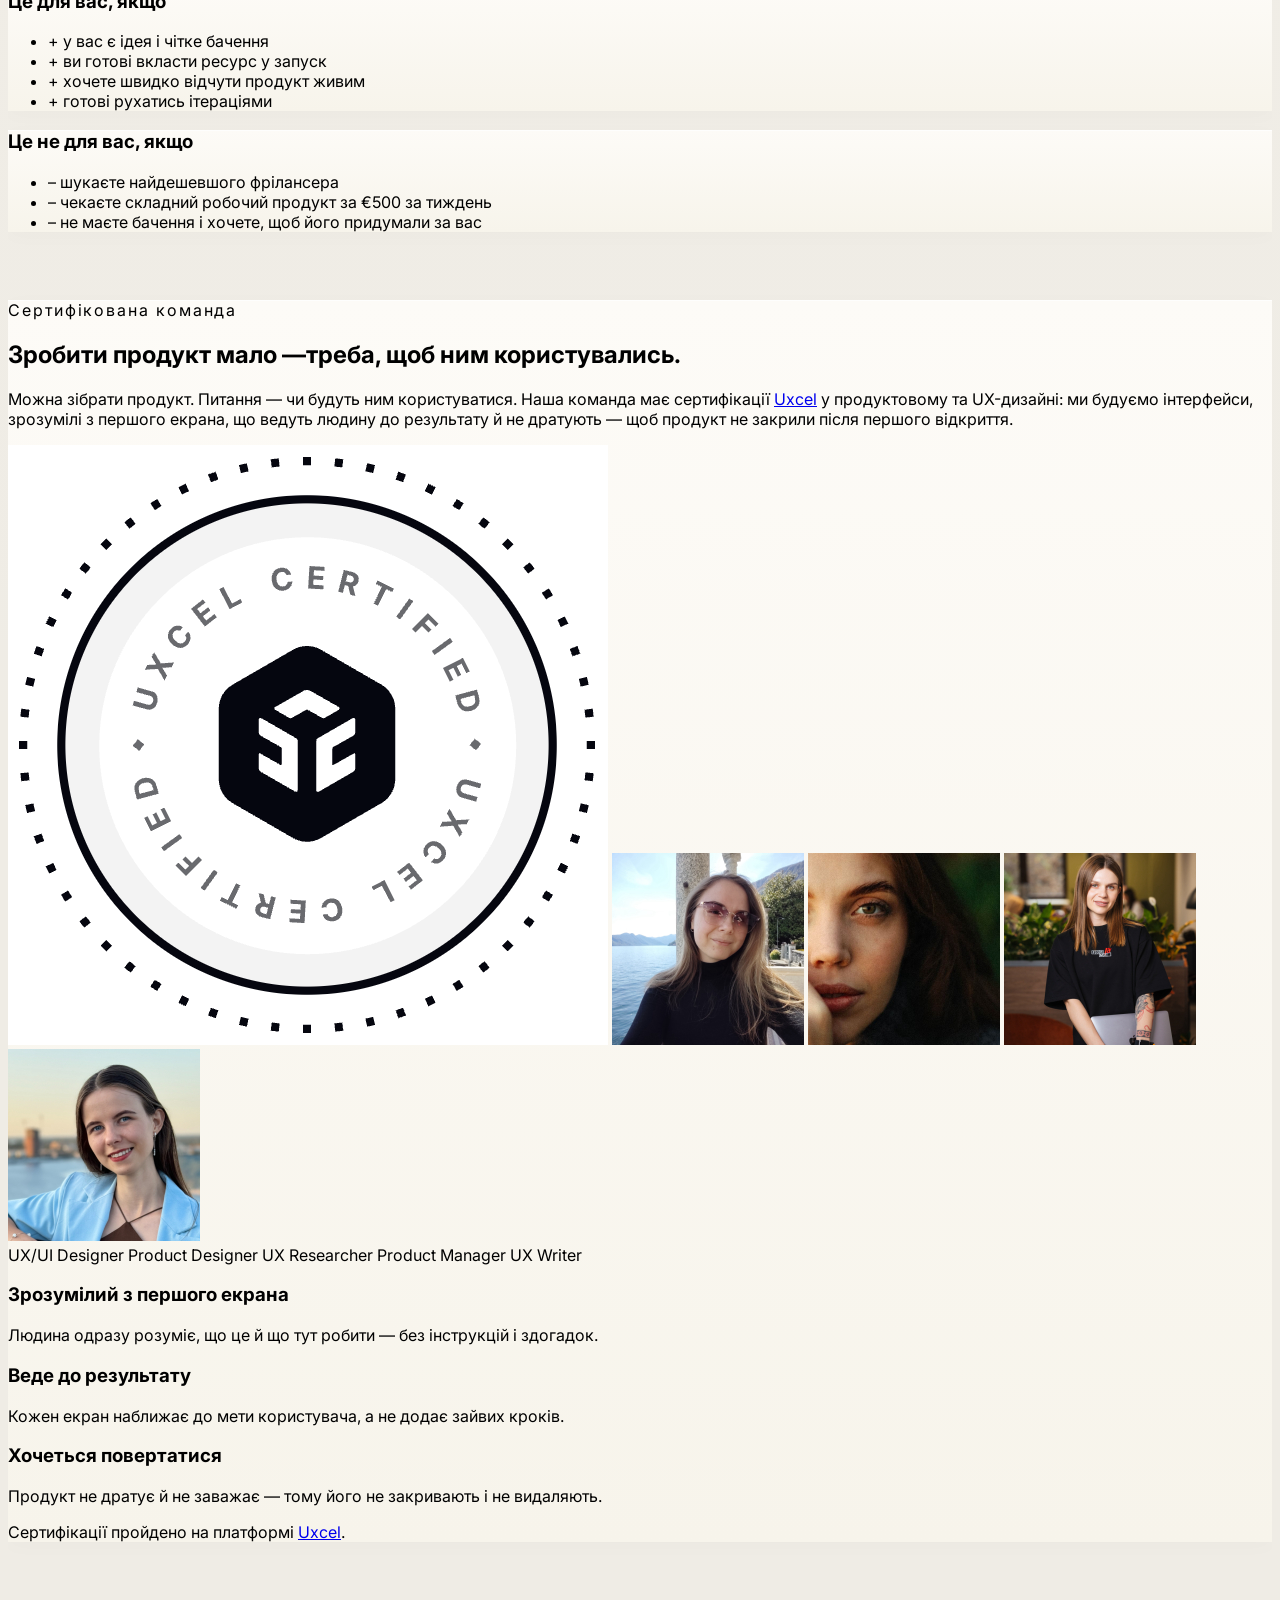
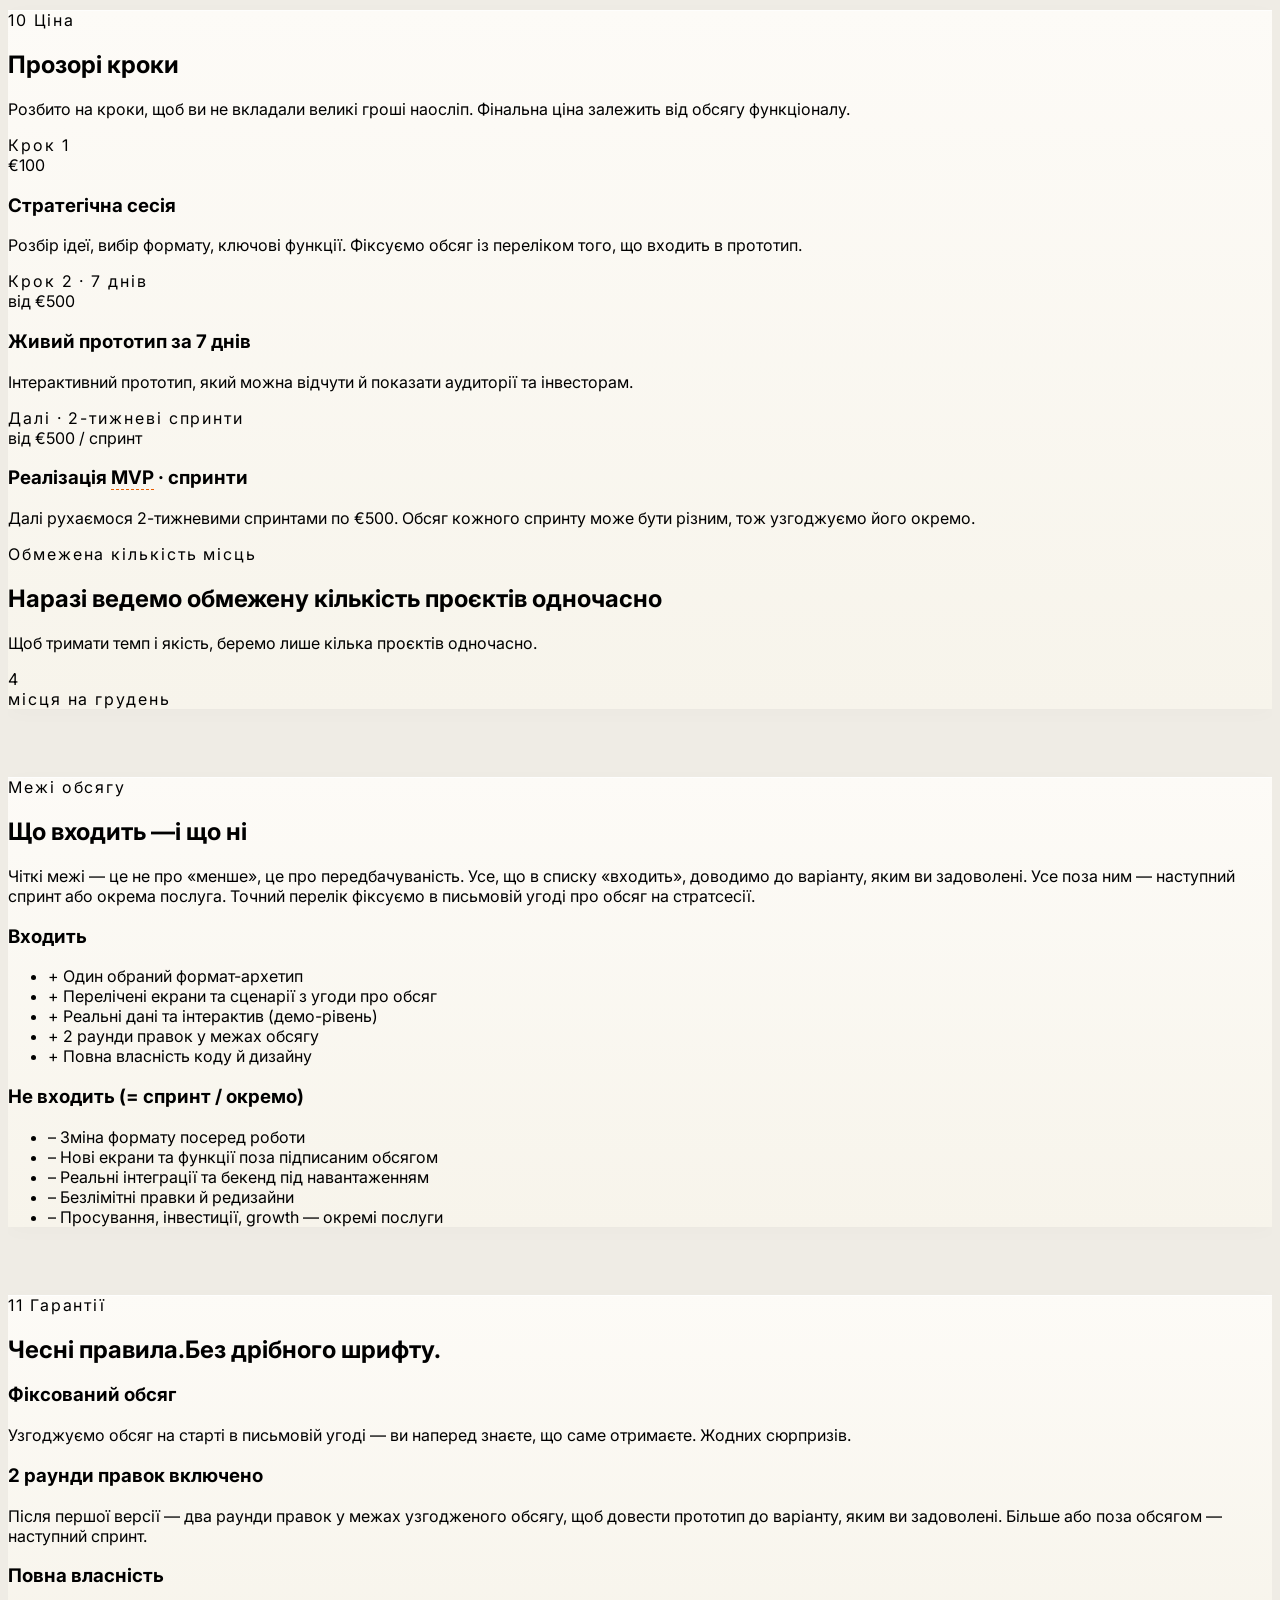
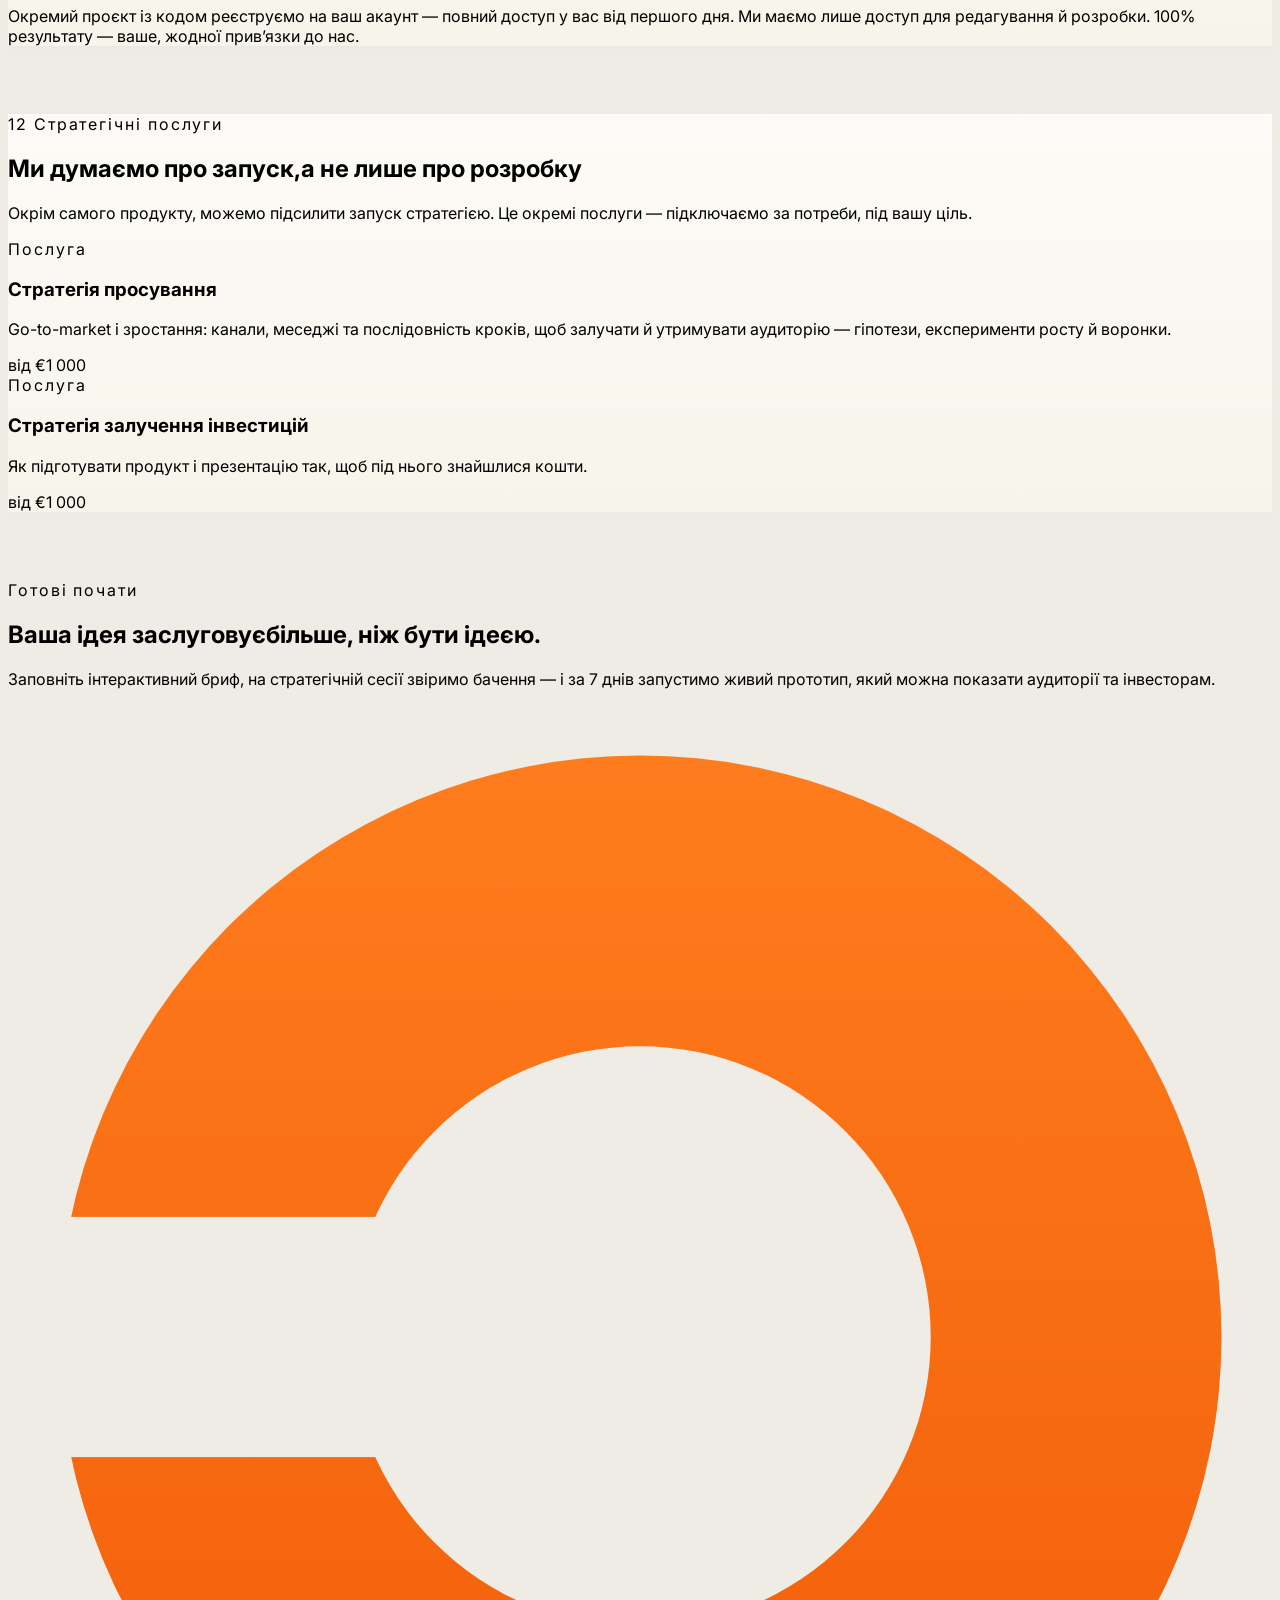
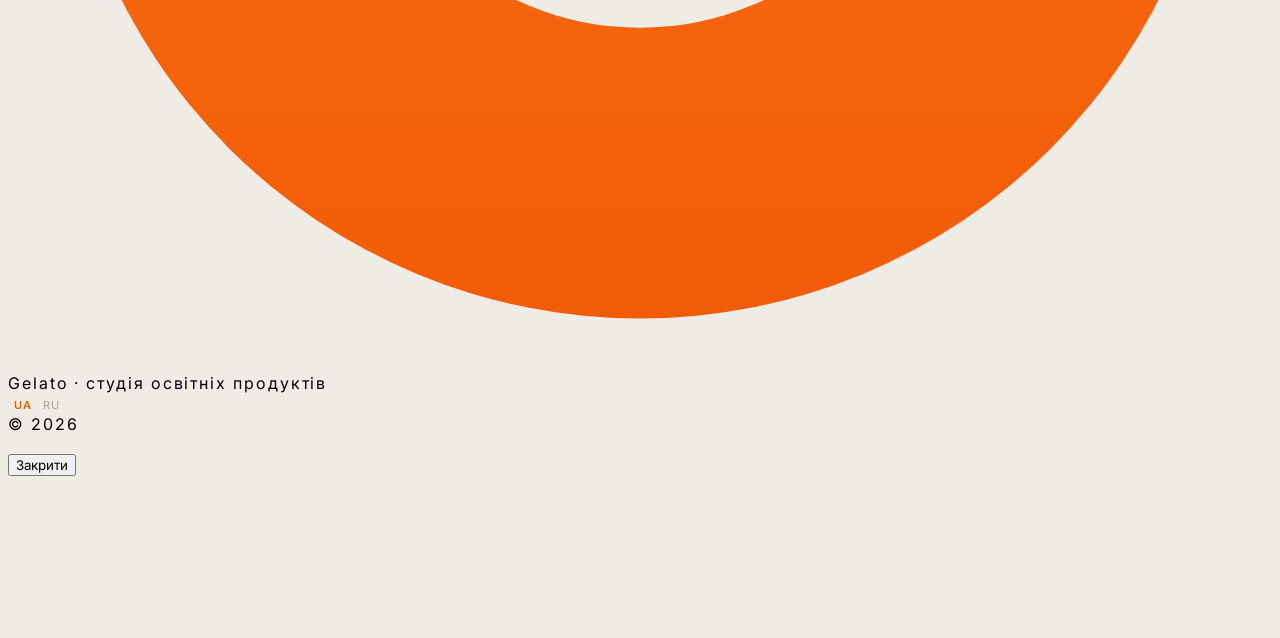
==== commit 24351a7c: "Cost: clarify 'Реалізація' card — від €500 per 2-week sprint, scope varies Eyebrow 'Далі · 2-тижневі" ====
--- a/index.html
+++ b/index.html
@@ -590,8 +590,8 @@
             <p class="text-sm md:text-base text-stone-500 mt-5 max-w-[52ch] leading-relaxed">Розбито на кроки, щоб ви не вкладали великі гроші наосліп. Фінальна ціна залежить від обсягу функціоналу.</p>
             <div class="grid md:grid-cols-3 gap-4 mt-10">
                 <div class="bg-[#FDFBF7] rounded-xl p-7 ring-1 ring-stone-200/60 flex flex-col"><span class="text-[10px] uppercase eyebrow text-stone-400">Крок 1</span><div class="text-4xl font-medium tracking-tight text-stone-900 mt-4">€100</div><h3 class="font-medium mt-4 text-stone-900">Стратегічна сесія</h3><p class="text-sm text-stone-500 mt-2 leading-relaxed flex-grow">Розбір ідеї, вибір формату, ключові функції. Фіксуємо обсяг із переліком того, що входить в прототип.</p></div>
-                <div class="bg-gradient-to-br from-[#E65C00] to-[#FF8C40] rounded-xl p-7 flex flex-col text-white shadow-[0_8px_24px_rgba(230,92,0,0.25)]"><span class="text-[10px] uppercase eyebrow text-white/80">Крок 2 · 7 днів</span><div class="text-4xl font-medium tracking-tight mt-4">€500</div><h3 class="font-medium mt-4">Живий прототип за 7 днів</h3><p class="text-sm text-white/85 mt-2 leading-relaxed flex-grow">Інтерактивний прототип, який можна відчути й показати аудиторії та інвесторам.</p></div>
-                <div class="bg-[#FDFBF7] rounded-xl p-7 ring-1 ring-stone-200/60 flex flex-col"><span class="text-[10px] uppercase eyebrow text-stone-400">Далі · 2 тижні</span><div class="text-4xl font-medium tracking-tight text-stone-900 mt-4">від €500</div><h3 class="font-medium mt-4 text-stone-900">Реалізація <span class="mvp" tabindex="0">MVP</span> · спринти</h3><p class="text-sm text-stone-500 mt-2 leading-relaxed flex-grow">Перетворюємо прототип на повноцінний робочий продукт 2-тижневими спринтами.</p></div>
+                <div class="bg-gradient-to-br from-[#E65C00] to-[#FF8C40] rounded-xl p-7 flex flex-col text-white shadow-[0_8px_24px_rgba(230,92,0,0.25)]"><span class="text-[10px] uppercase eyebrow text-white/80">Крок 2 · 7 днів</span><div class="text-4xl font-medium tracking-tight mt-4">від €500</div><h3 class="font-medium mt-4">Живий прототип за 7 днів</h3><p class="text-sm text-white/85 mt-2 leading-relaxed flex-grow">Інтерактивний прототип, який можна відчути й показати аудиторії та інвесторам.</p></div>
+                <div class="bg-[#FDFBF7] rounded-xl p-7 ring-1 ring-stone-200/60 flex flex-col"><span class="text-[10px] uppercase eyebrow text-stone-400">Далі · 2-тижневі спринти</span><div class="text-4xl font-medium tracking-tight text-stone-900 mt-4">від €500 <span class="text-base font-normal text-stone-400">/ спринт</span></div><h3 class="font-medium mt-4 text-stone-900">Реалізація <span class="mvp" tabindex="0">MVP</span> · спринти</h3><p class="text-sm text-stone-500 mt-2 leading-relaxed flex-grow">Далі рухаємося 2-тижневими спринтами по €500. Обсяг кожного спринту може бути різним, тож узгоджуємо його окремо.</p></div>
             </div>
             <div class="mt-8 bg-gradient-to-br from-[#2A2520] to-[#3D352C] rounded-2xl p-6 md:p-8 relative overflow-hidden">
                 <div class="absolute -top-16 -right-12 w-64 h-64 rounded-full bg-[#E65C00]/20 blur-[60px]"></div>
@@ -714,7 +714,7 @@
         </div>
     </div>
 
-<script src="assets/js/i18n.js?v=1"></script>
+<script src="assets/js/i18n.js?v=2"></script>
 <script src="assets/js/main.js?v=14"></script>
 </body>
 </html>
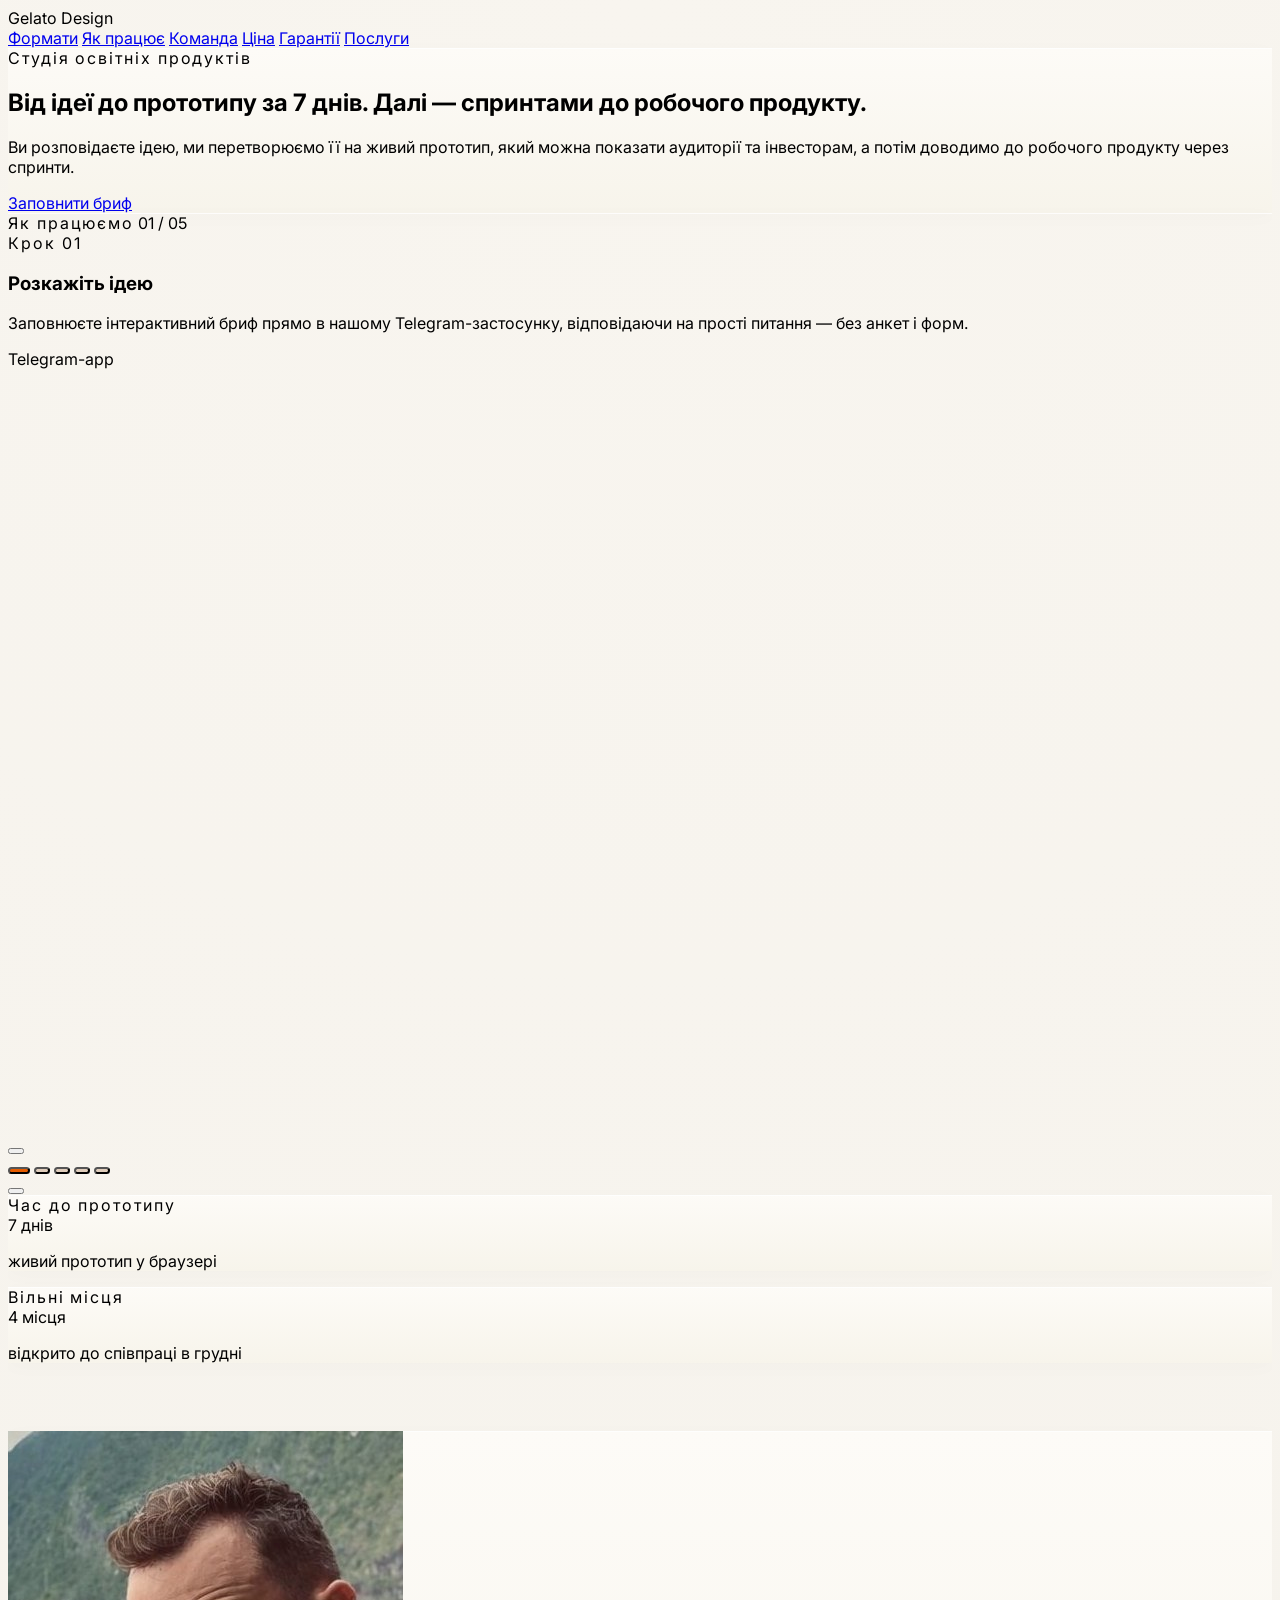
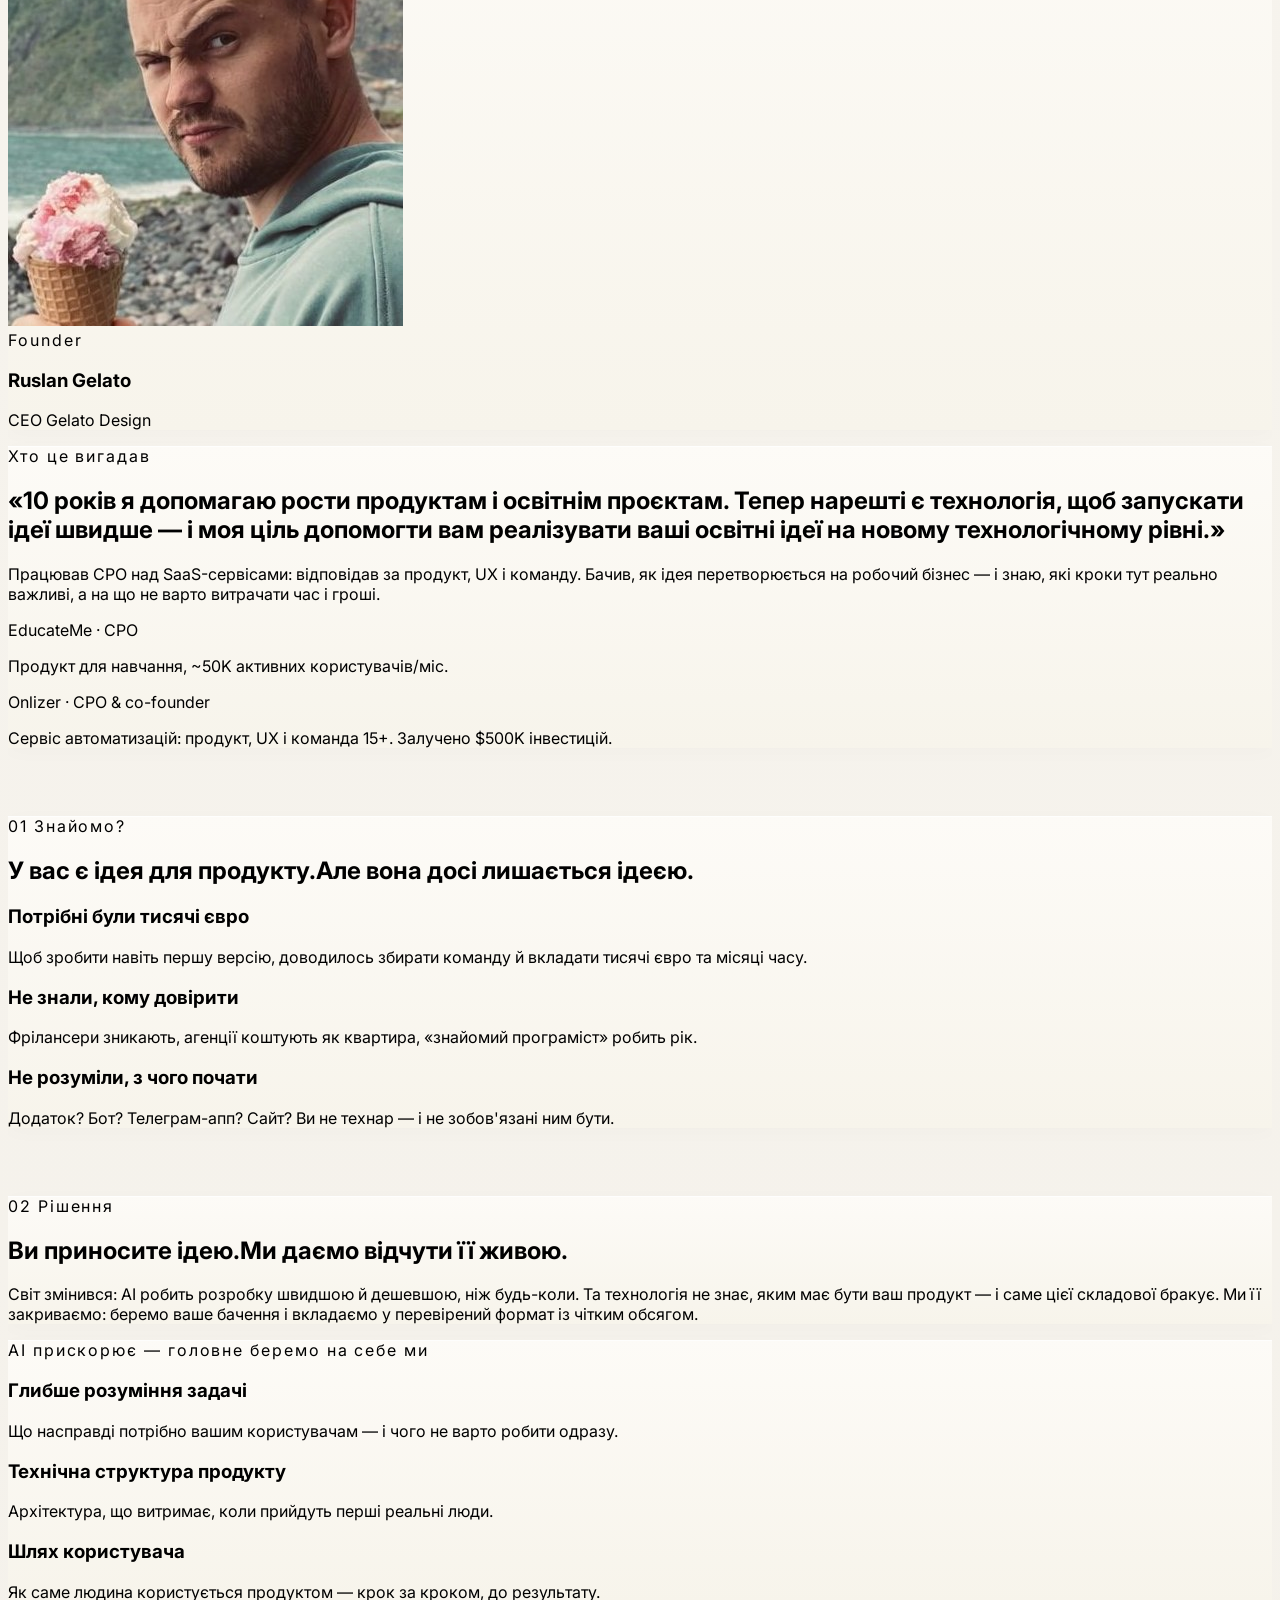
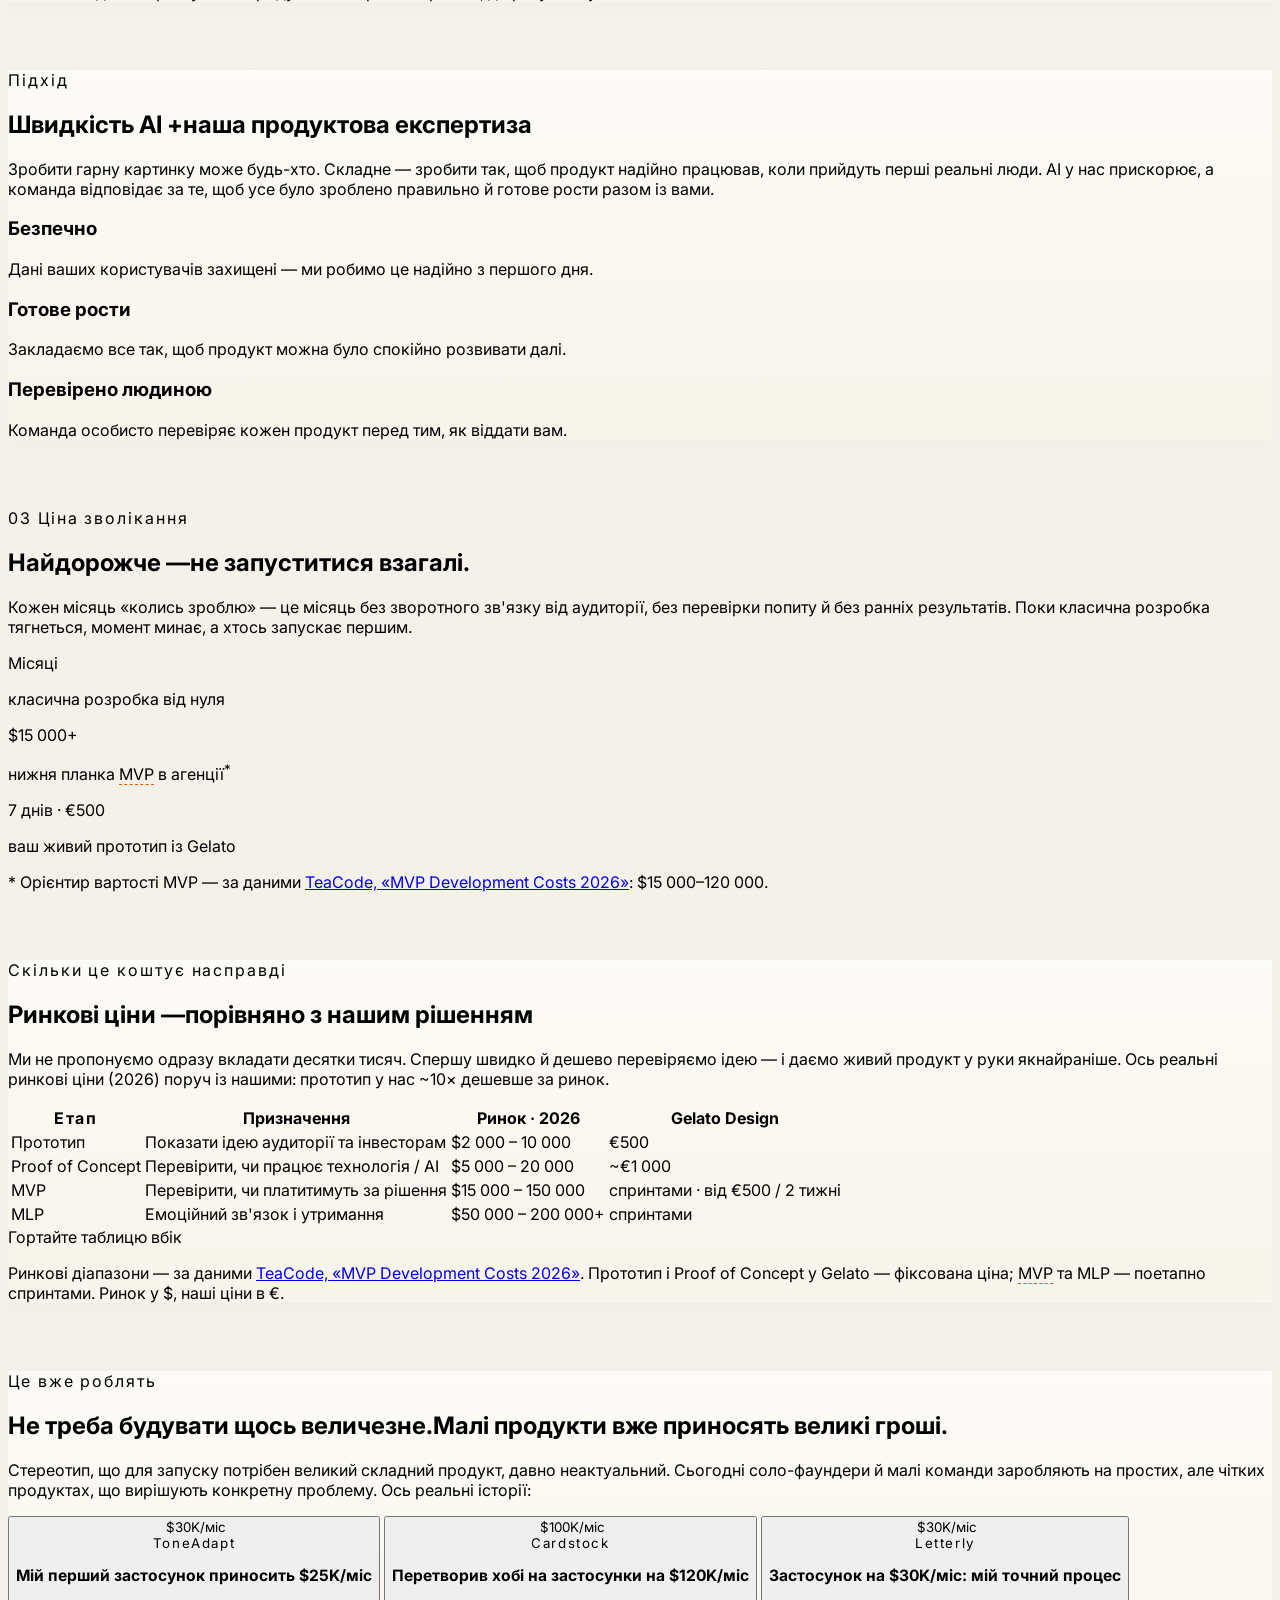
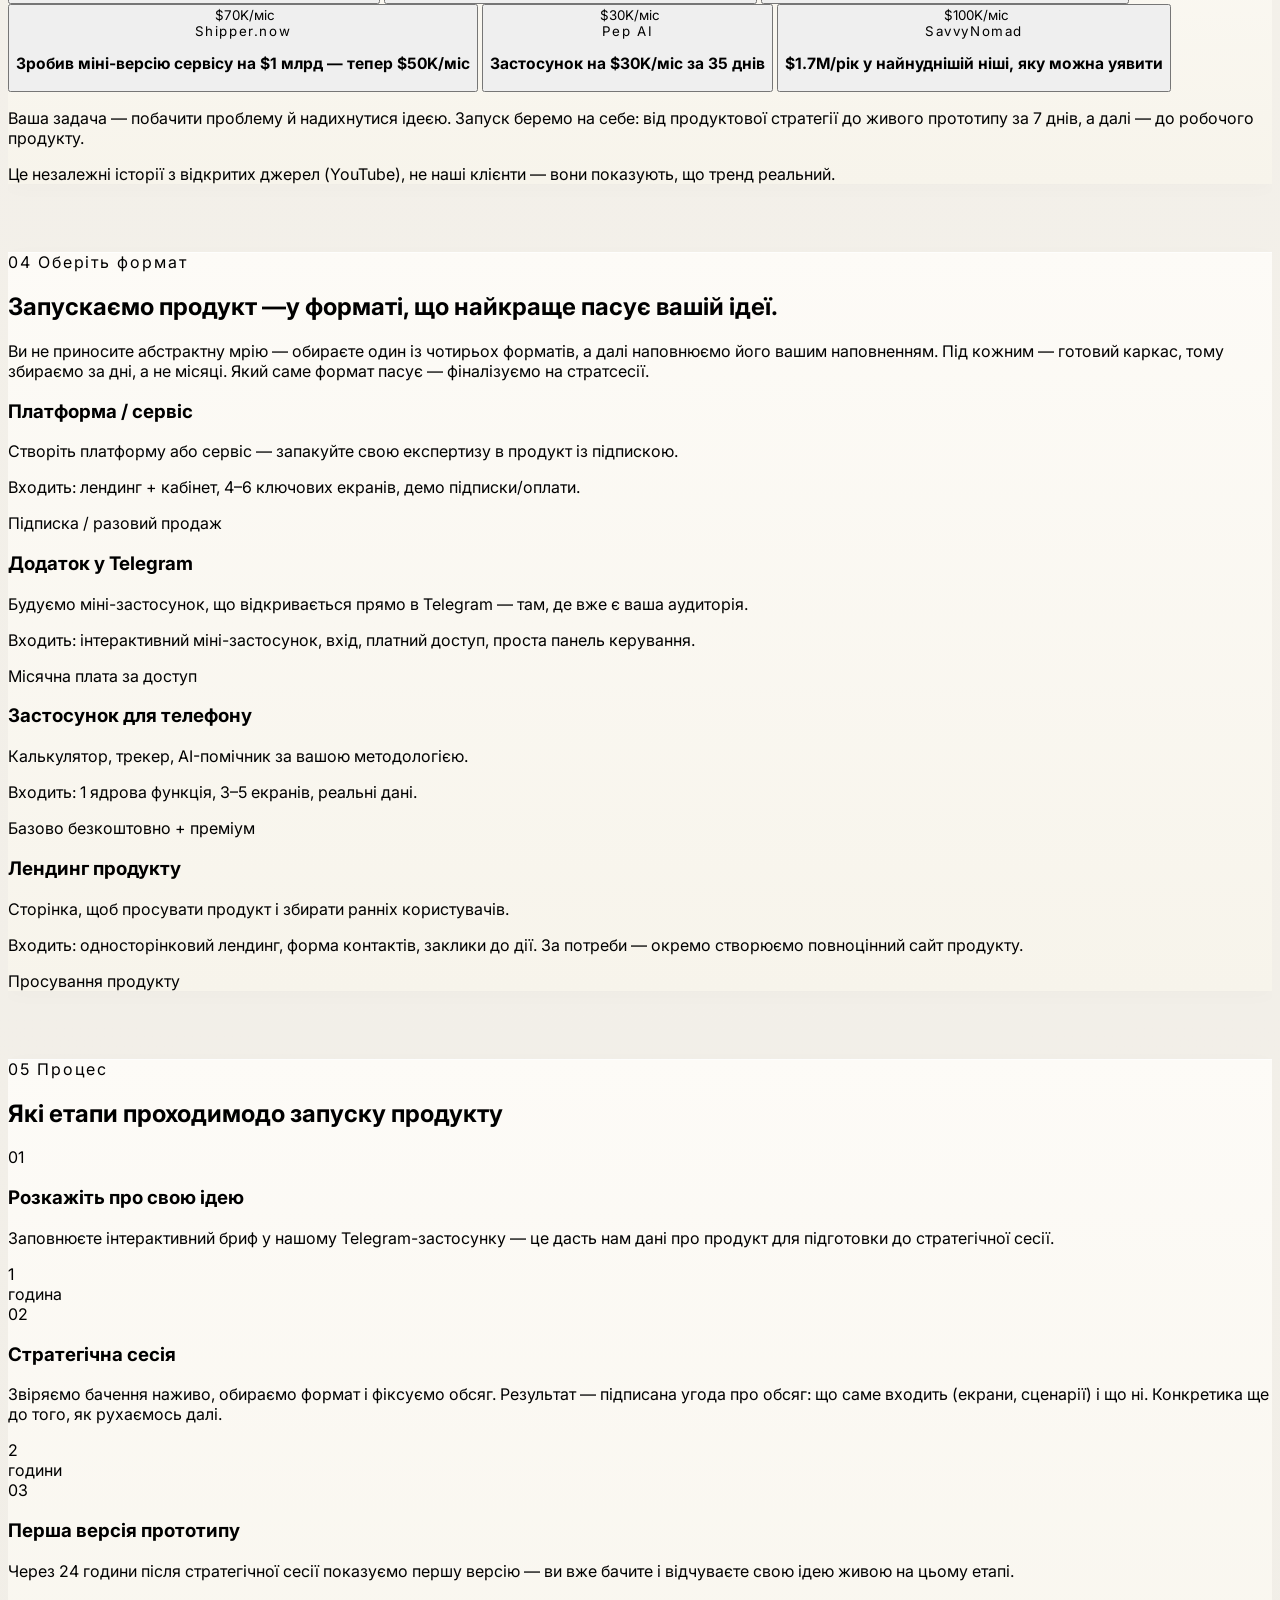
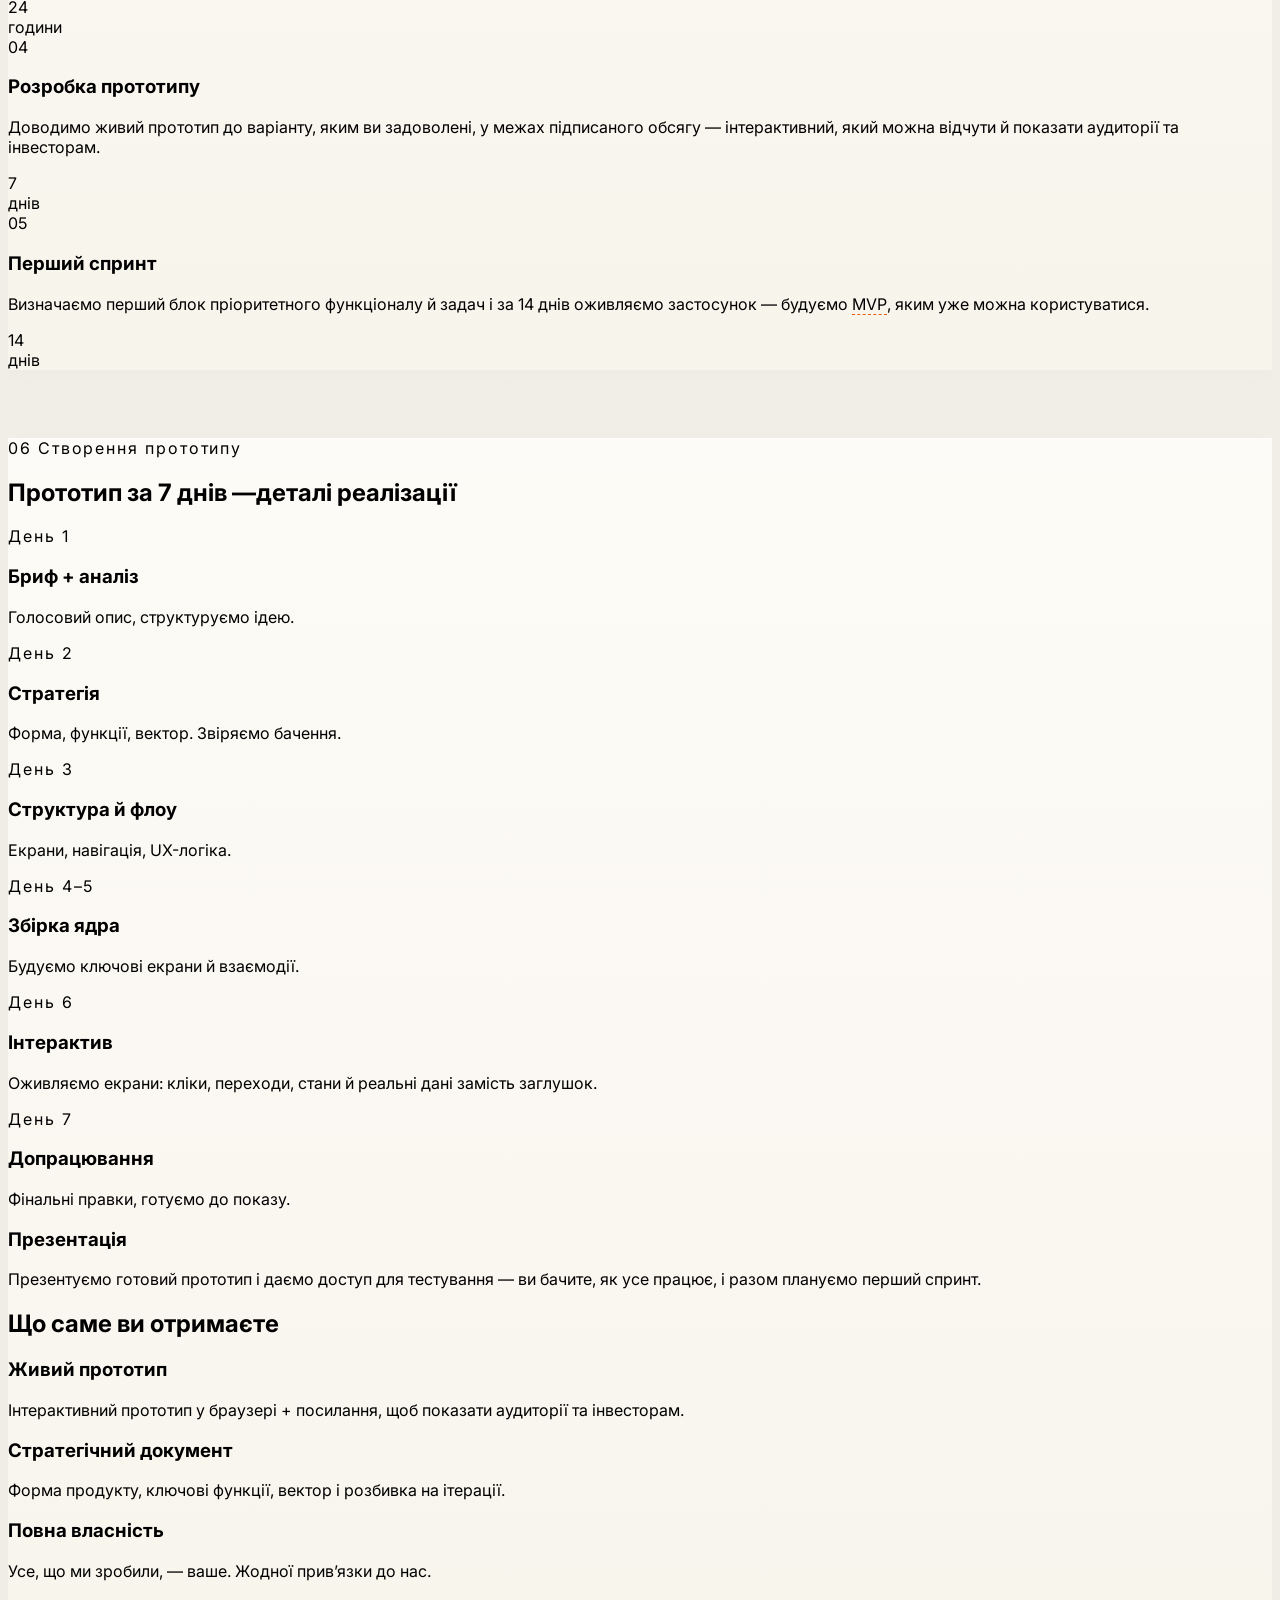
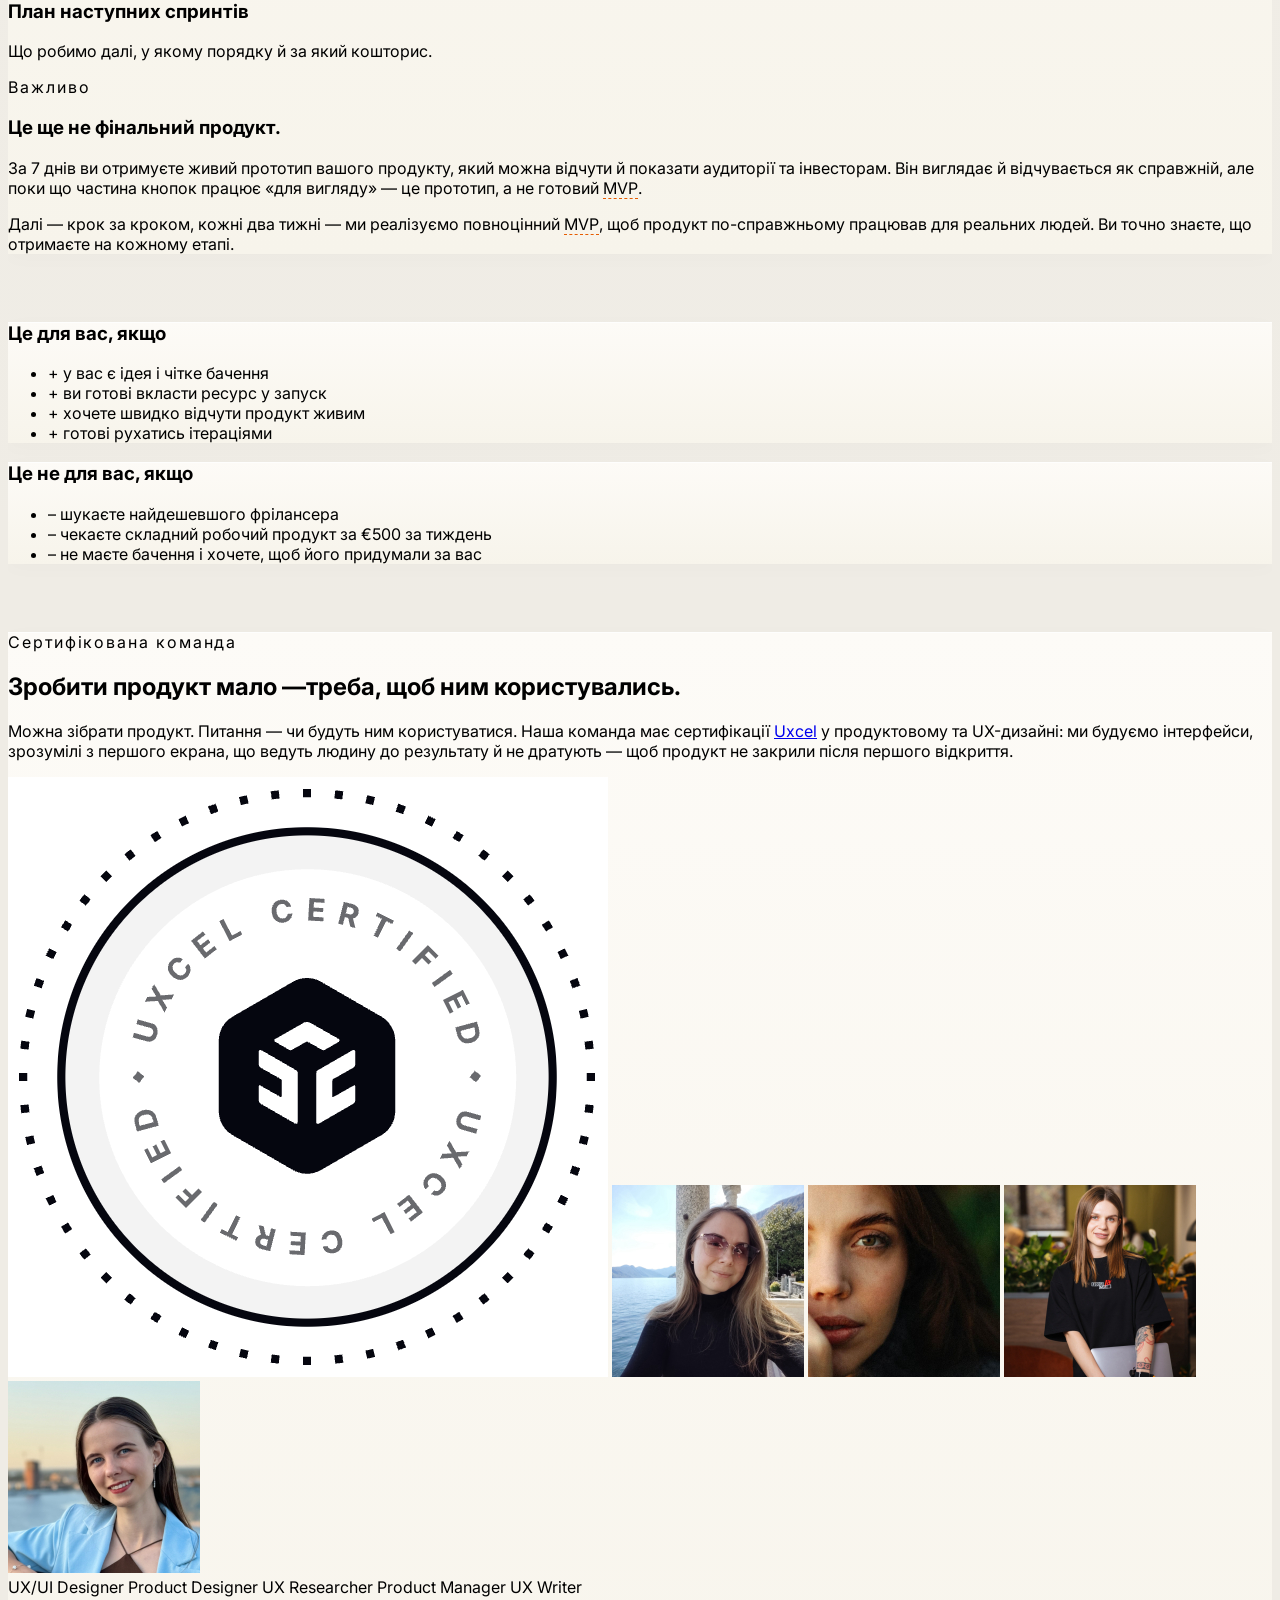
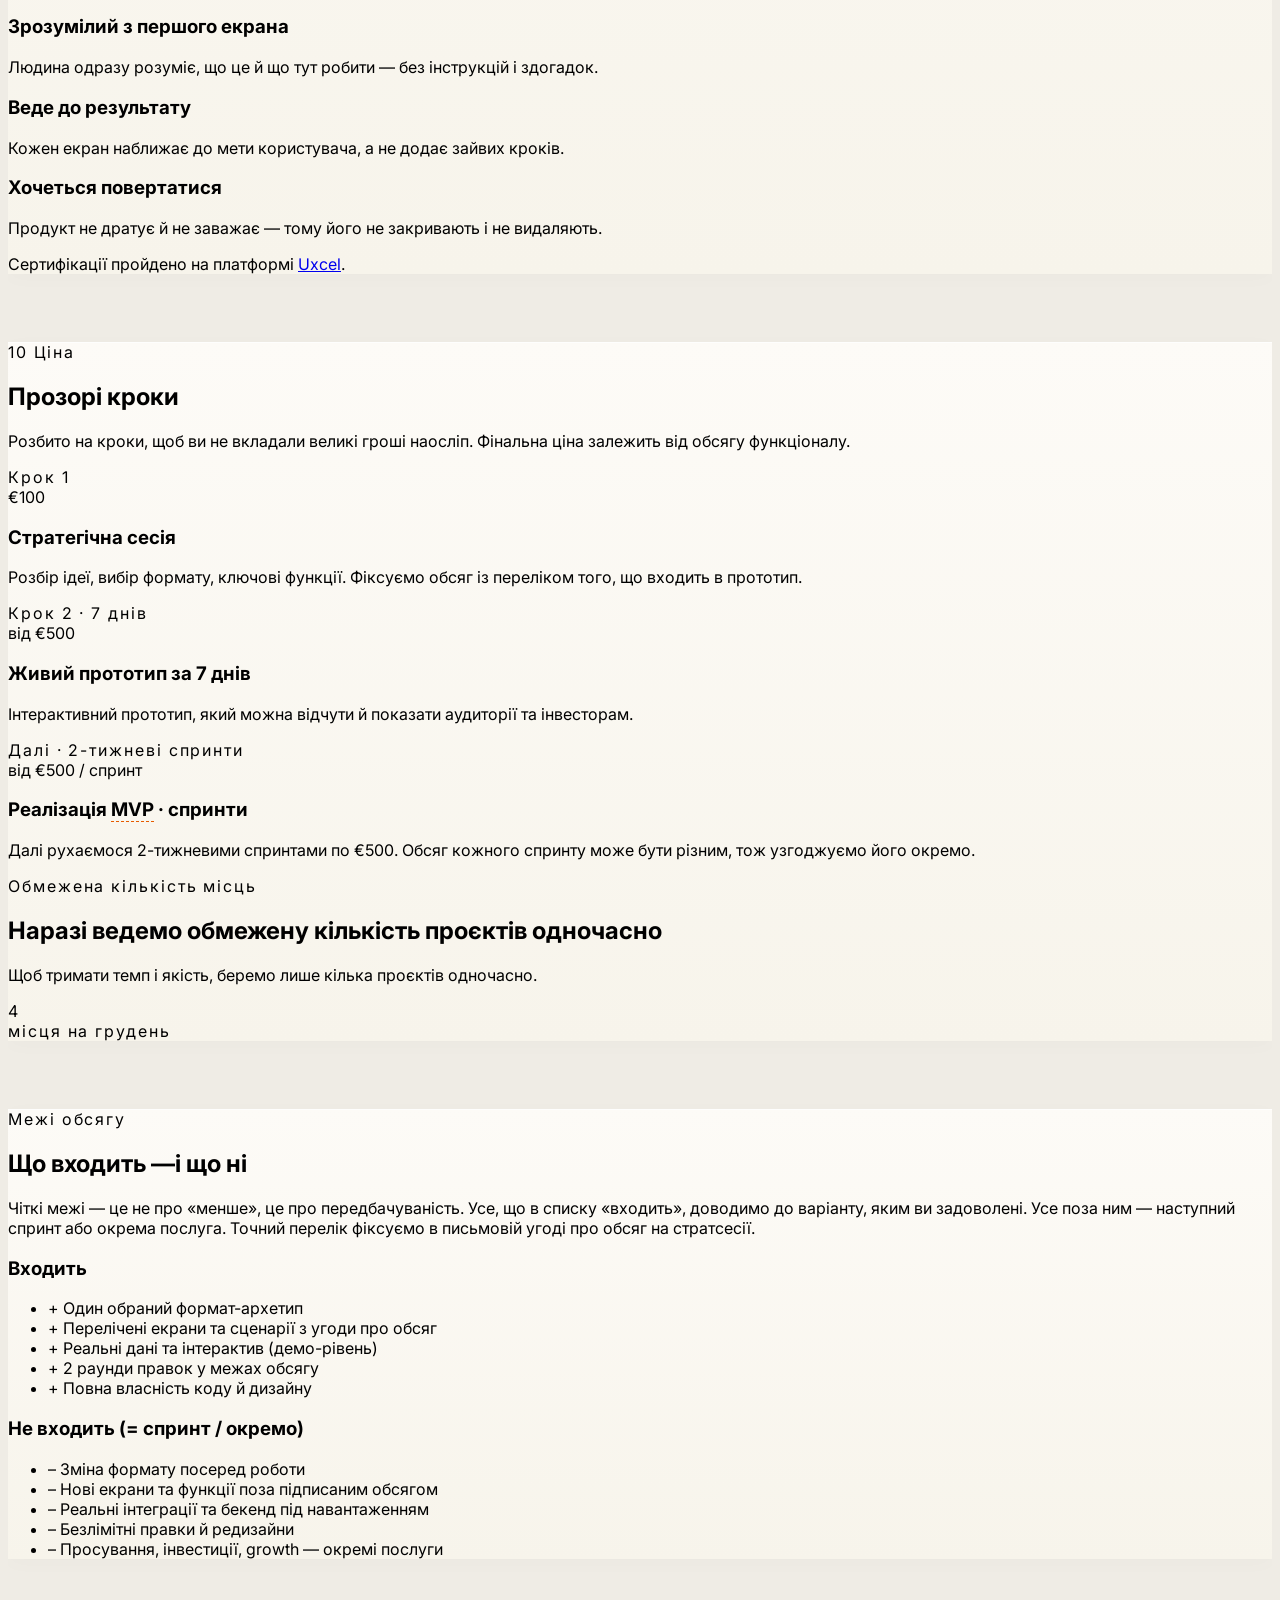
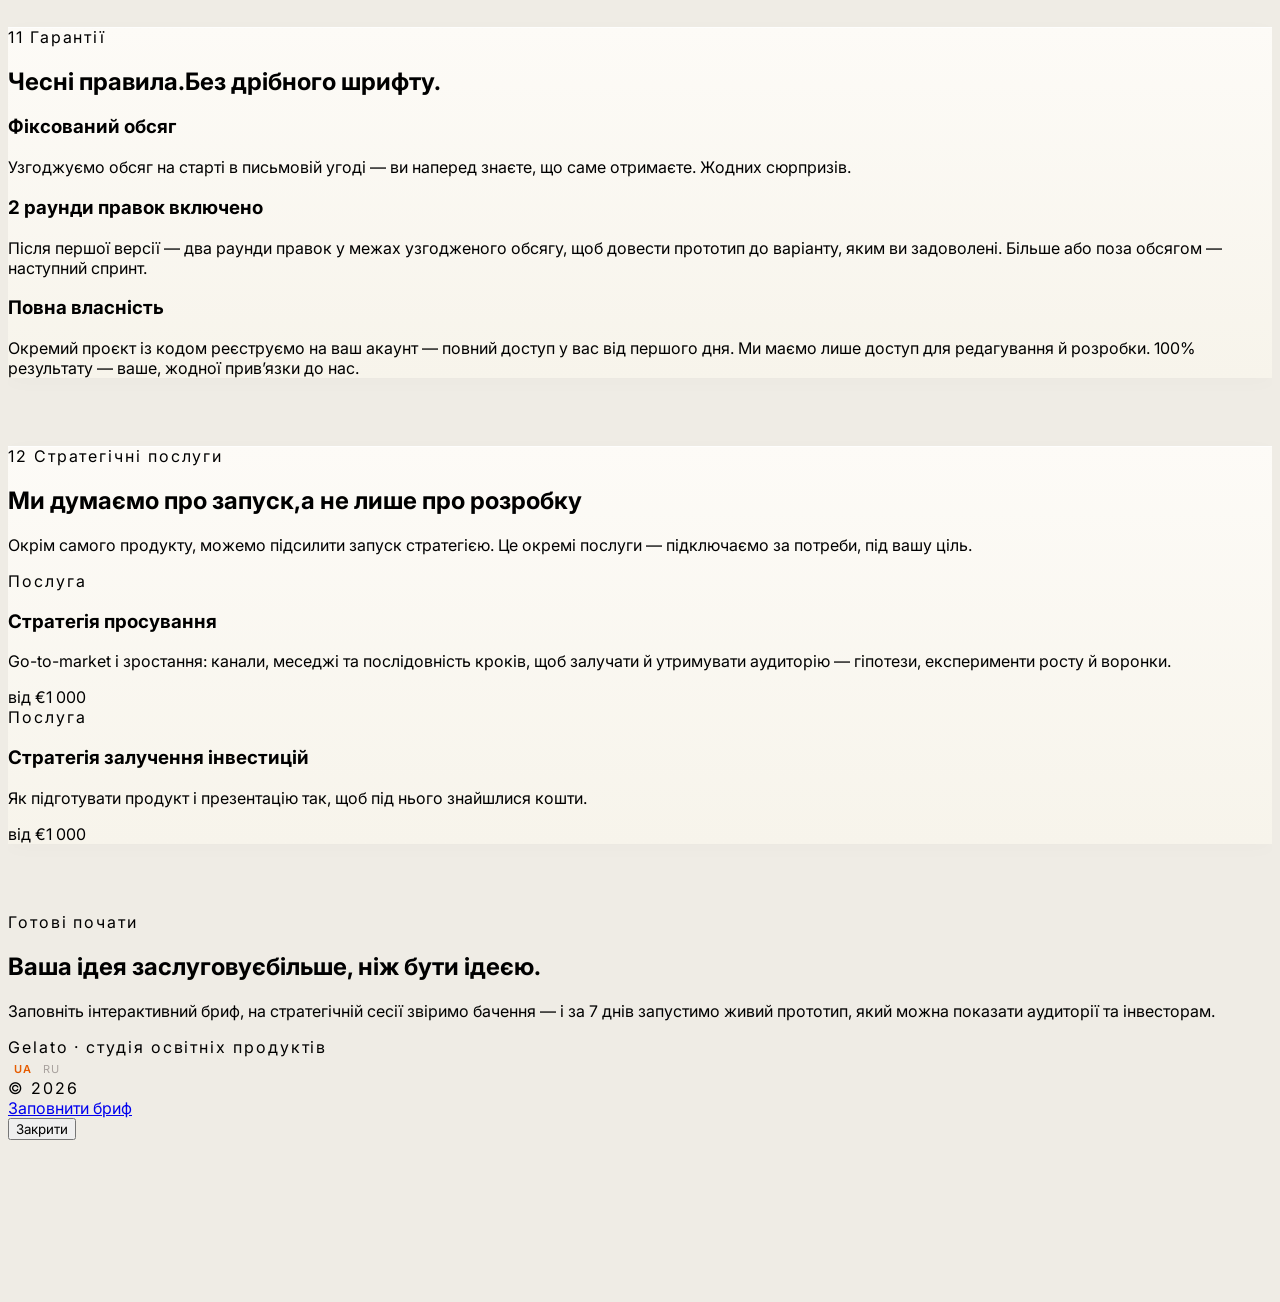
==== commit c8525a9e: "Remove logo image from nav and footer (text-only brand); keep favicon Co-Authored-By: Claude Opus 4." ====
--- a/index.html
+++ b/index.html
@@ -58,7 +58,6 @@
     <!-- ============ TOP BAR ============ -->
     <header class="flex items-center justify-between px-2 md:px-3 pb-5 md:pb-6">
         <div class="flex items-center gap-2.5">
-            <img src="assets/img/gelato-mark.svg" alt="Gelato" class="w-7 h-7">
             <span class="text-xl font-medium tracking-tight text-stone-900">Gelato Design</span>
         </div>
         <nav class="hidden md:flex items-center gap-5 text-xs font-medium text-stone-500">
@@ -697,7 +696,7 @@
 
     <!-- ============ FOOTER ============ -->
     <footer class="flex flex-col md:flex-row items-center justify-between gap-3 px-2 md:px-3 pt-8 pb-2 text-[11px] uppercase eyebrow text-stone-400">
-        <div class="flex items-center gap-2"><img src="assets/img/gelato-mark.svg" alt="Gelato" class="w-4 h-4 rounded-[3px]"> <span>Gelato · студія освітніх продуктів</span></div>
+        <div class="flex items-center gap-2"><span>Gelato · студія освітніх продуктів</span></div>
         <div class="flex items-center gap-4"><div id="langSwitch" class="lang-switch flex items-center gap-1"></div><span>© 2026</span></div>
     </footer>
 
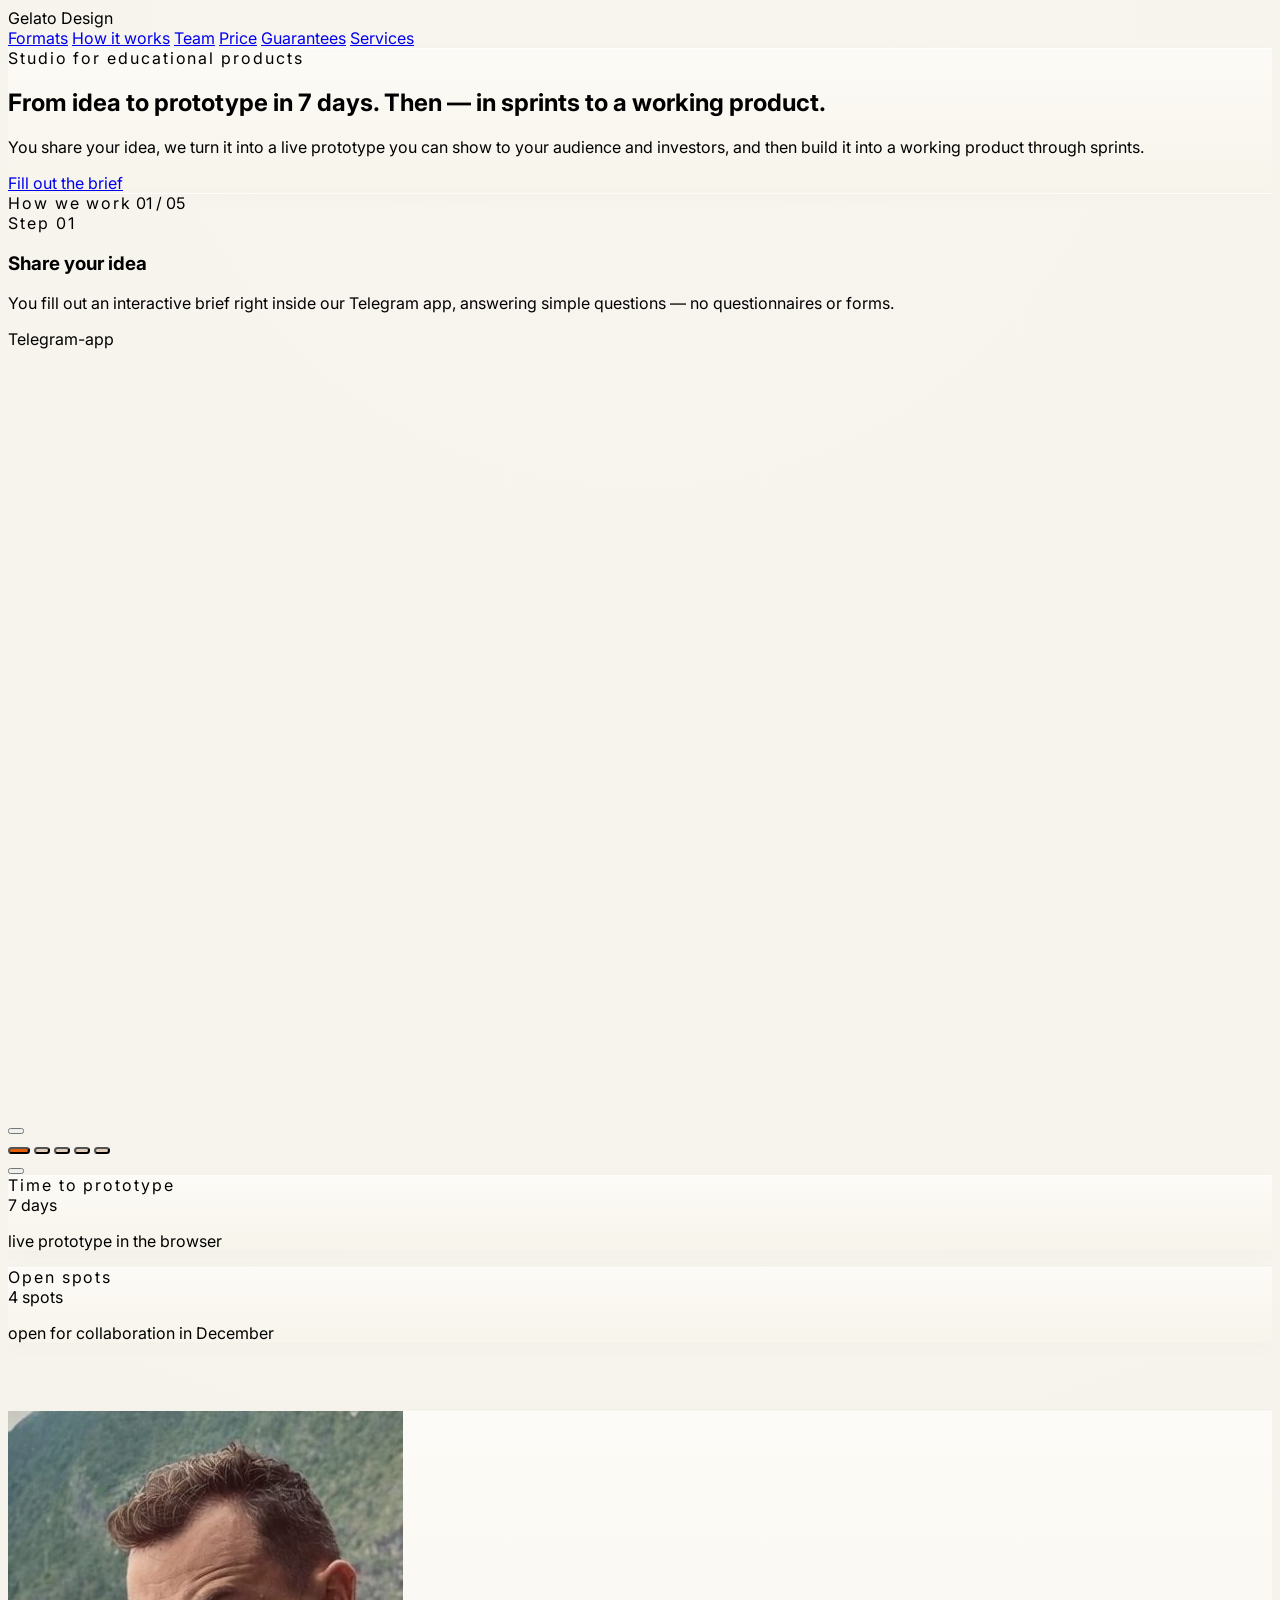
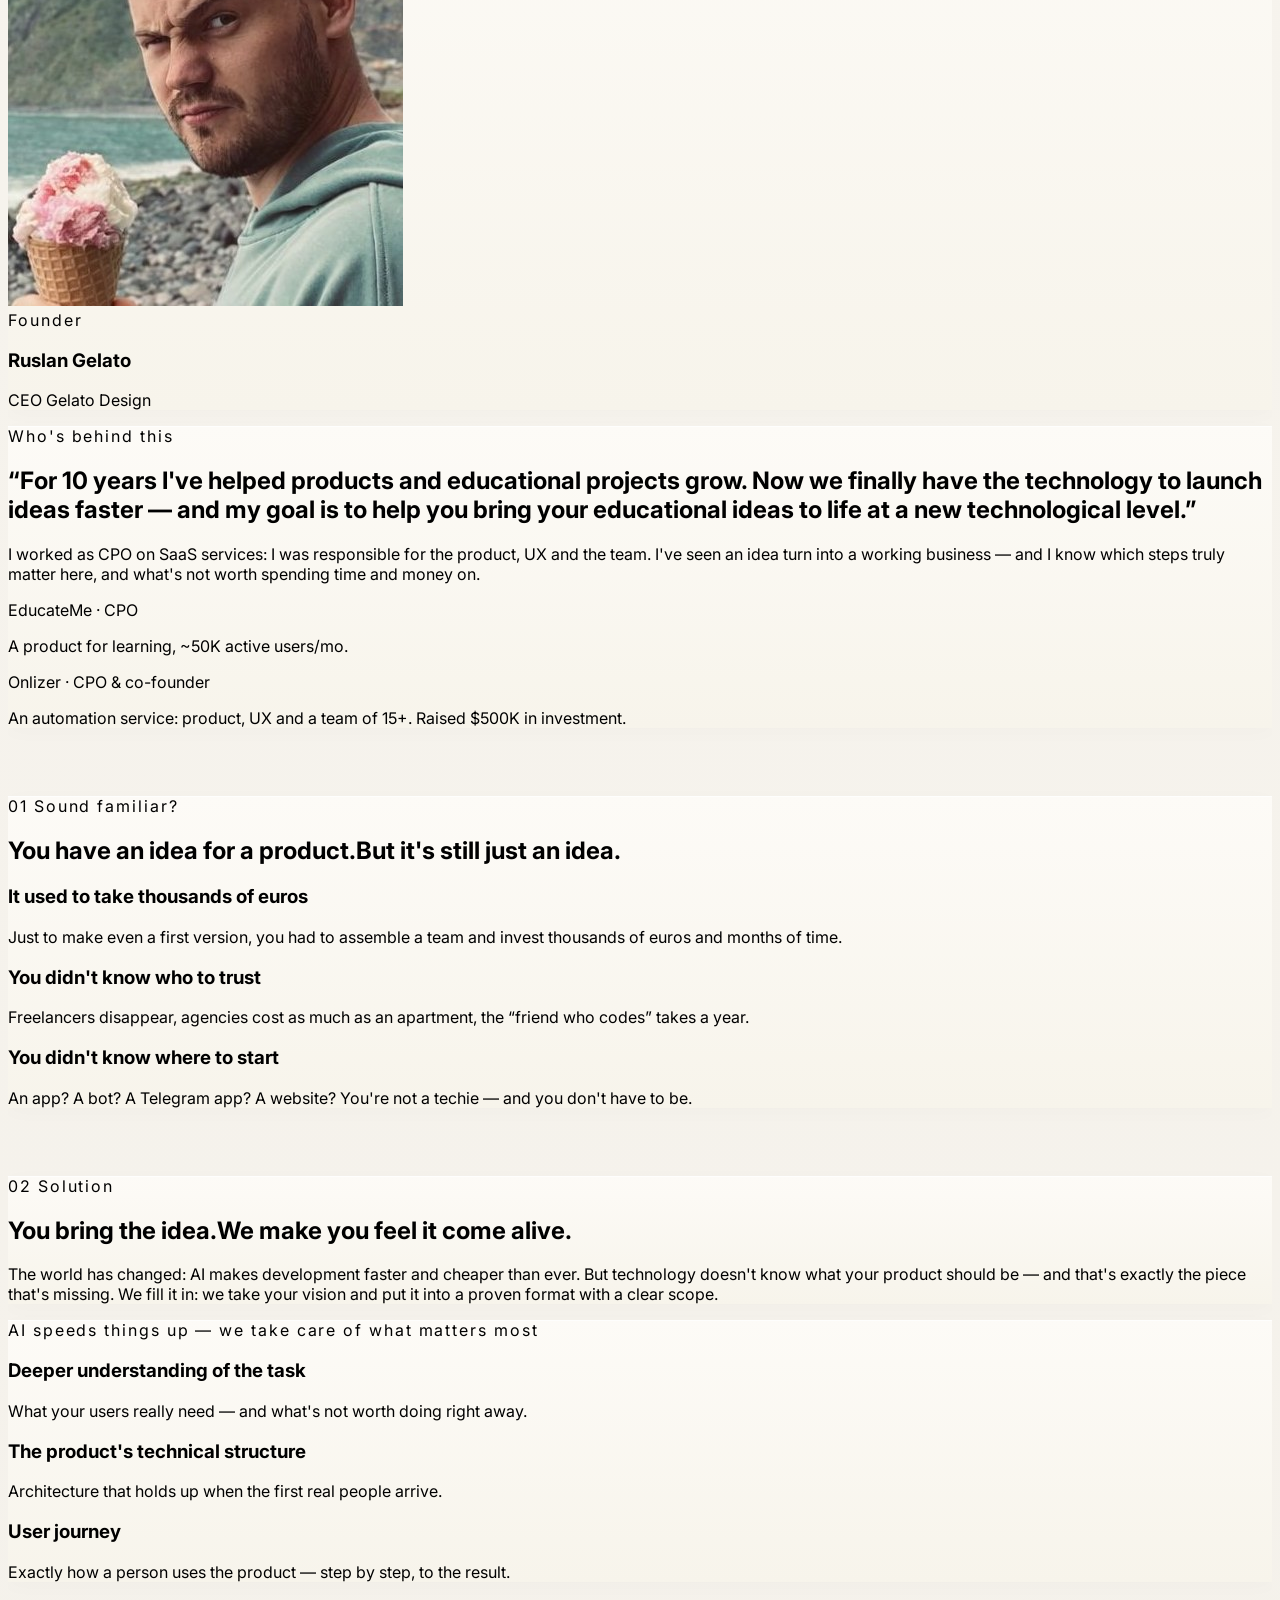
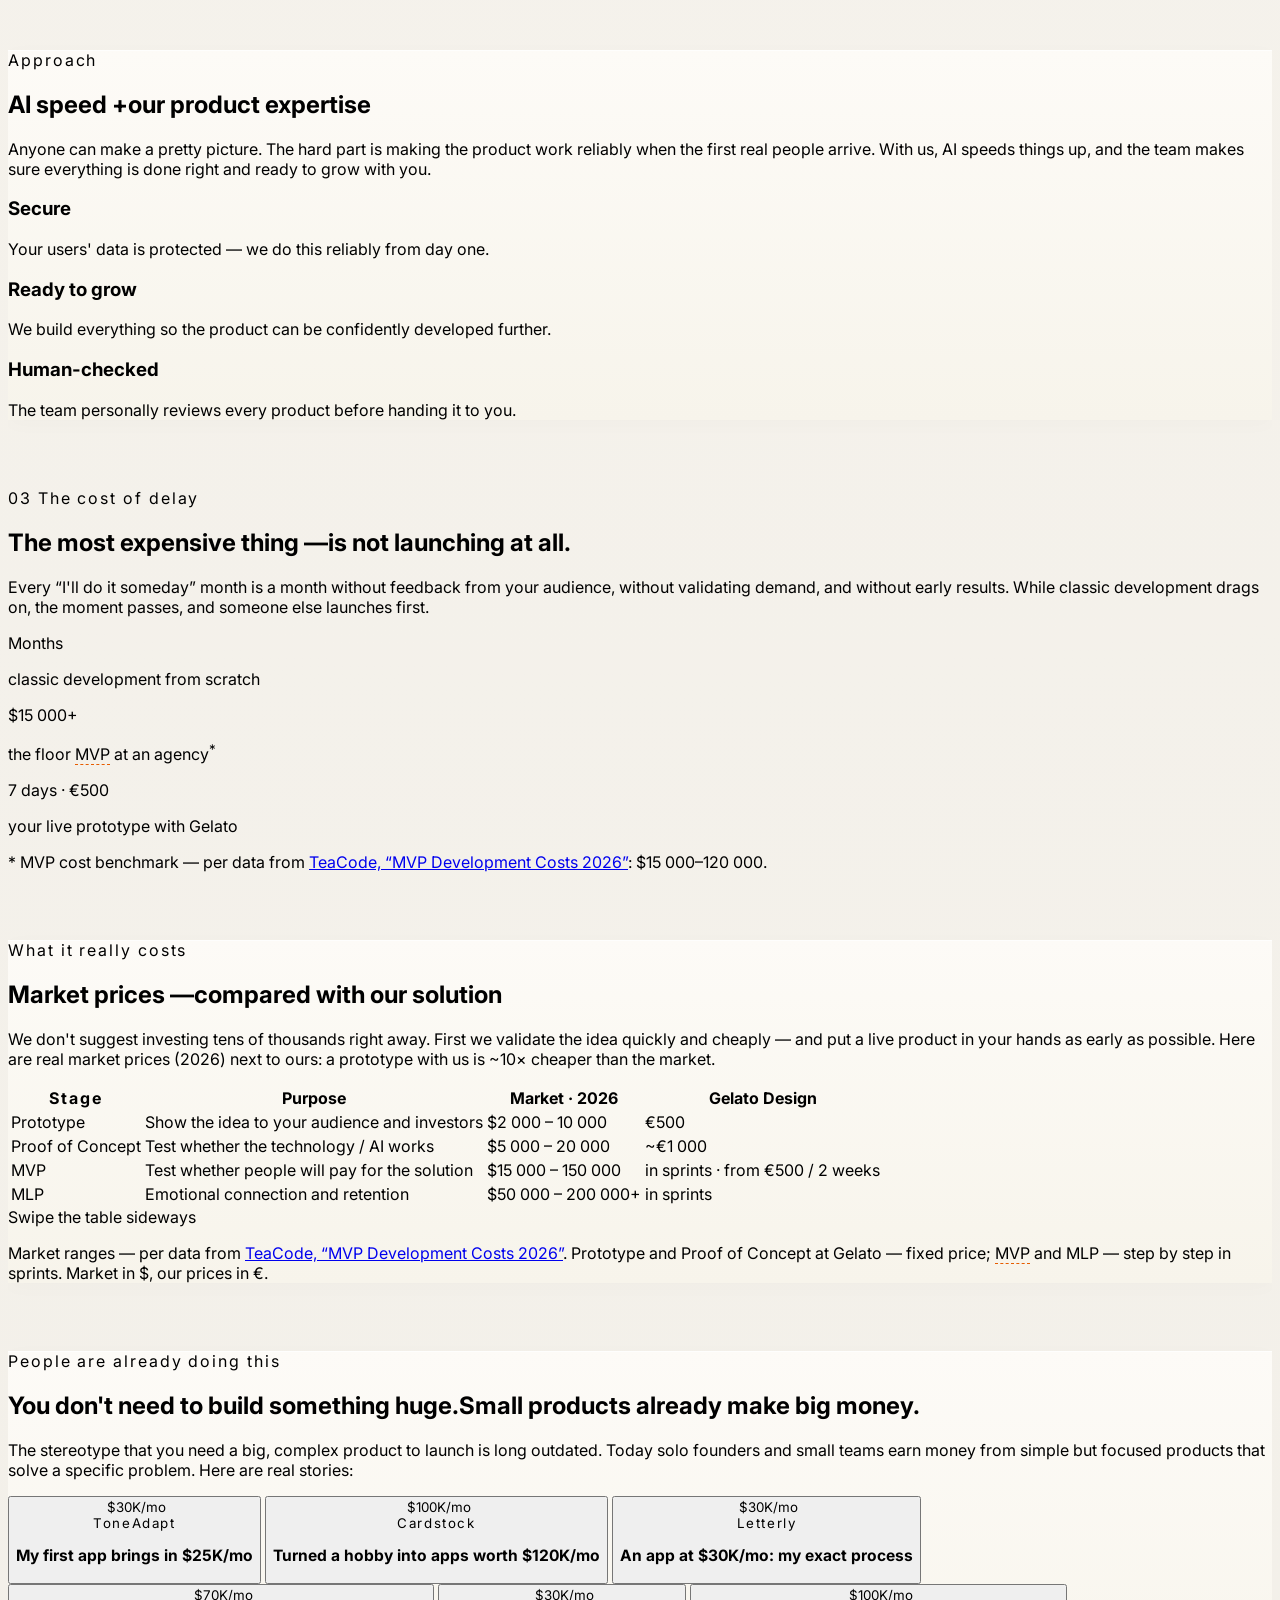
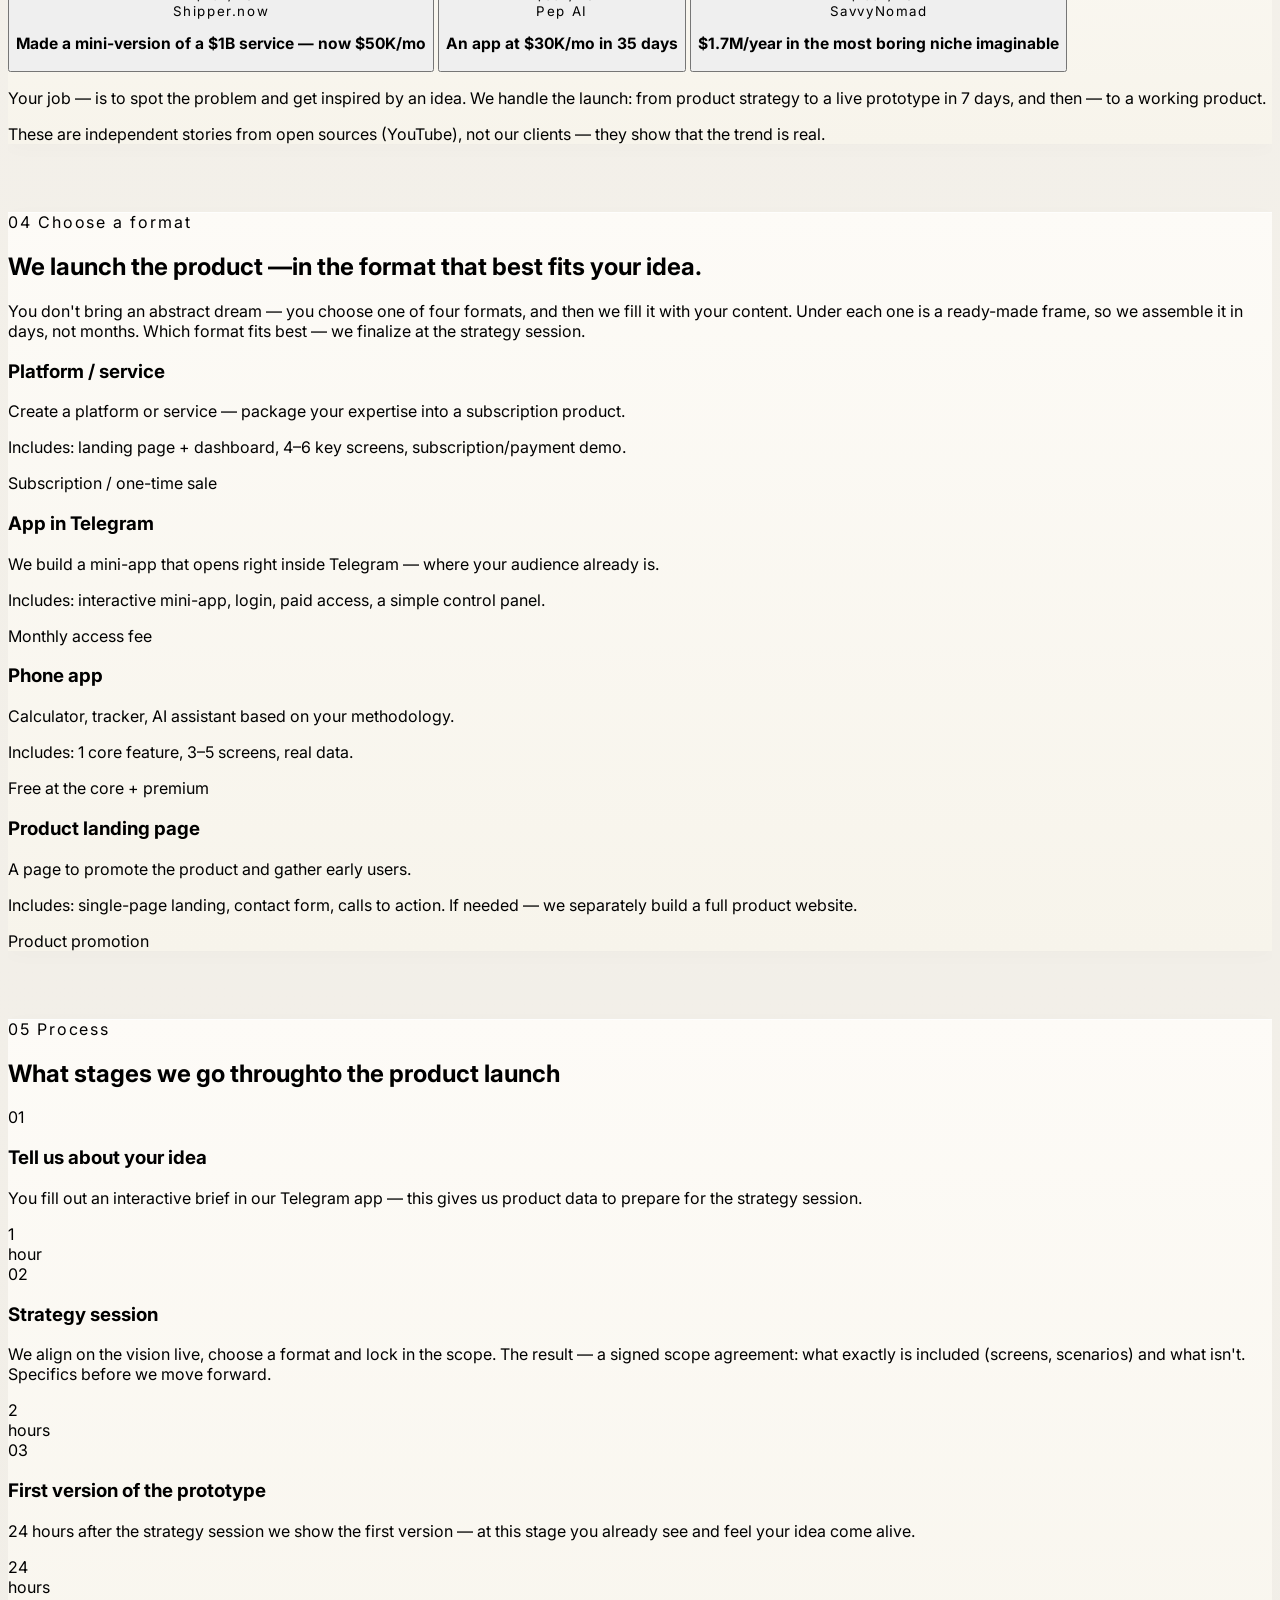
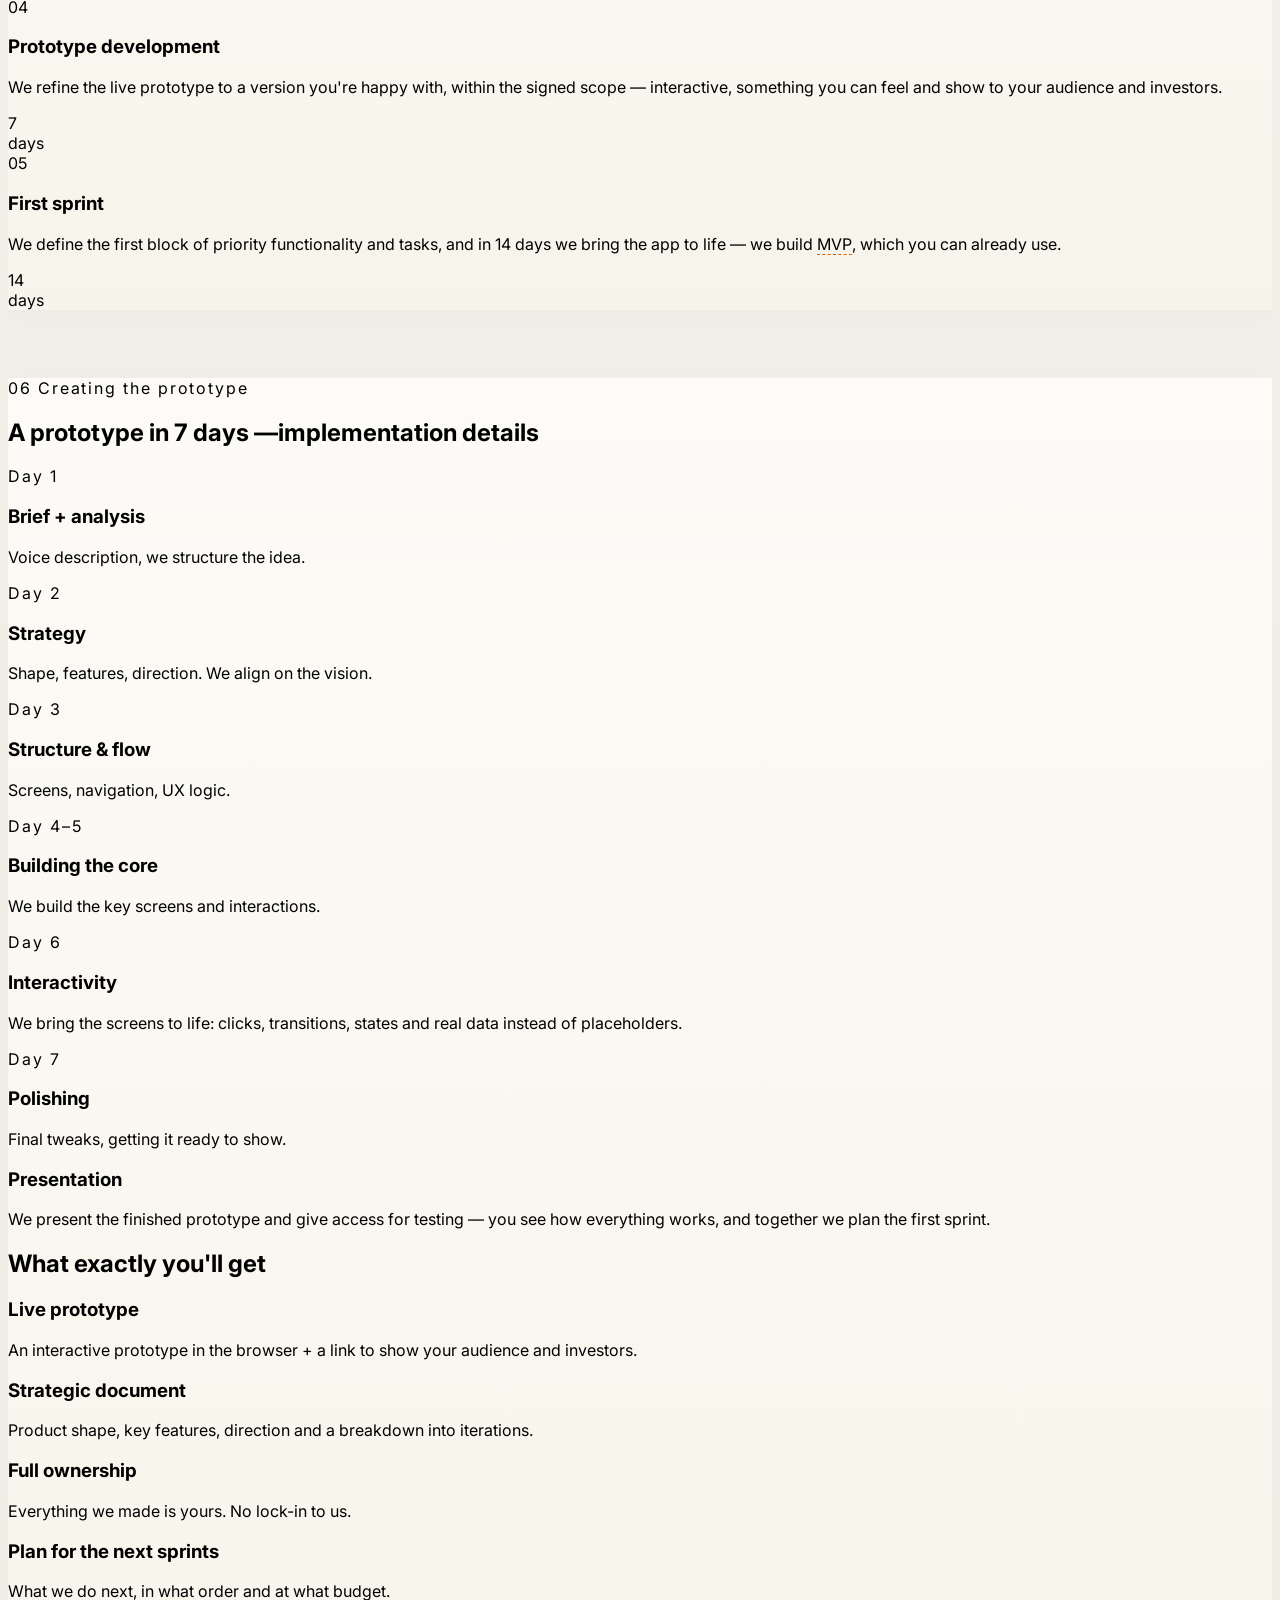
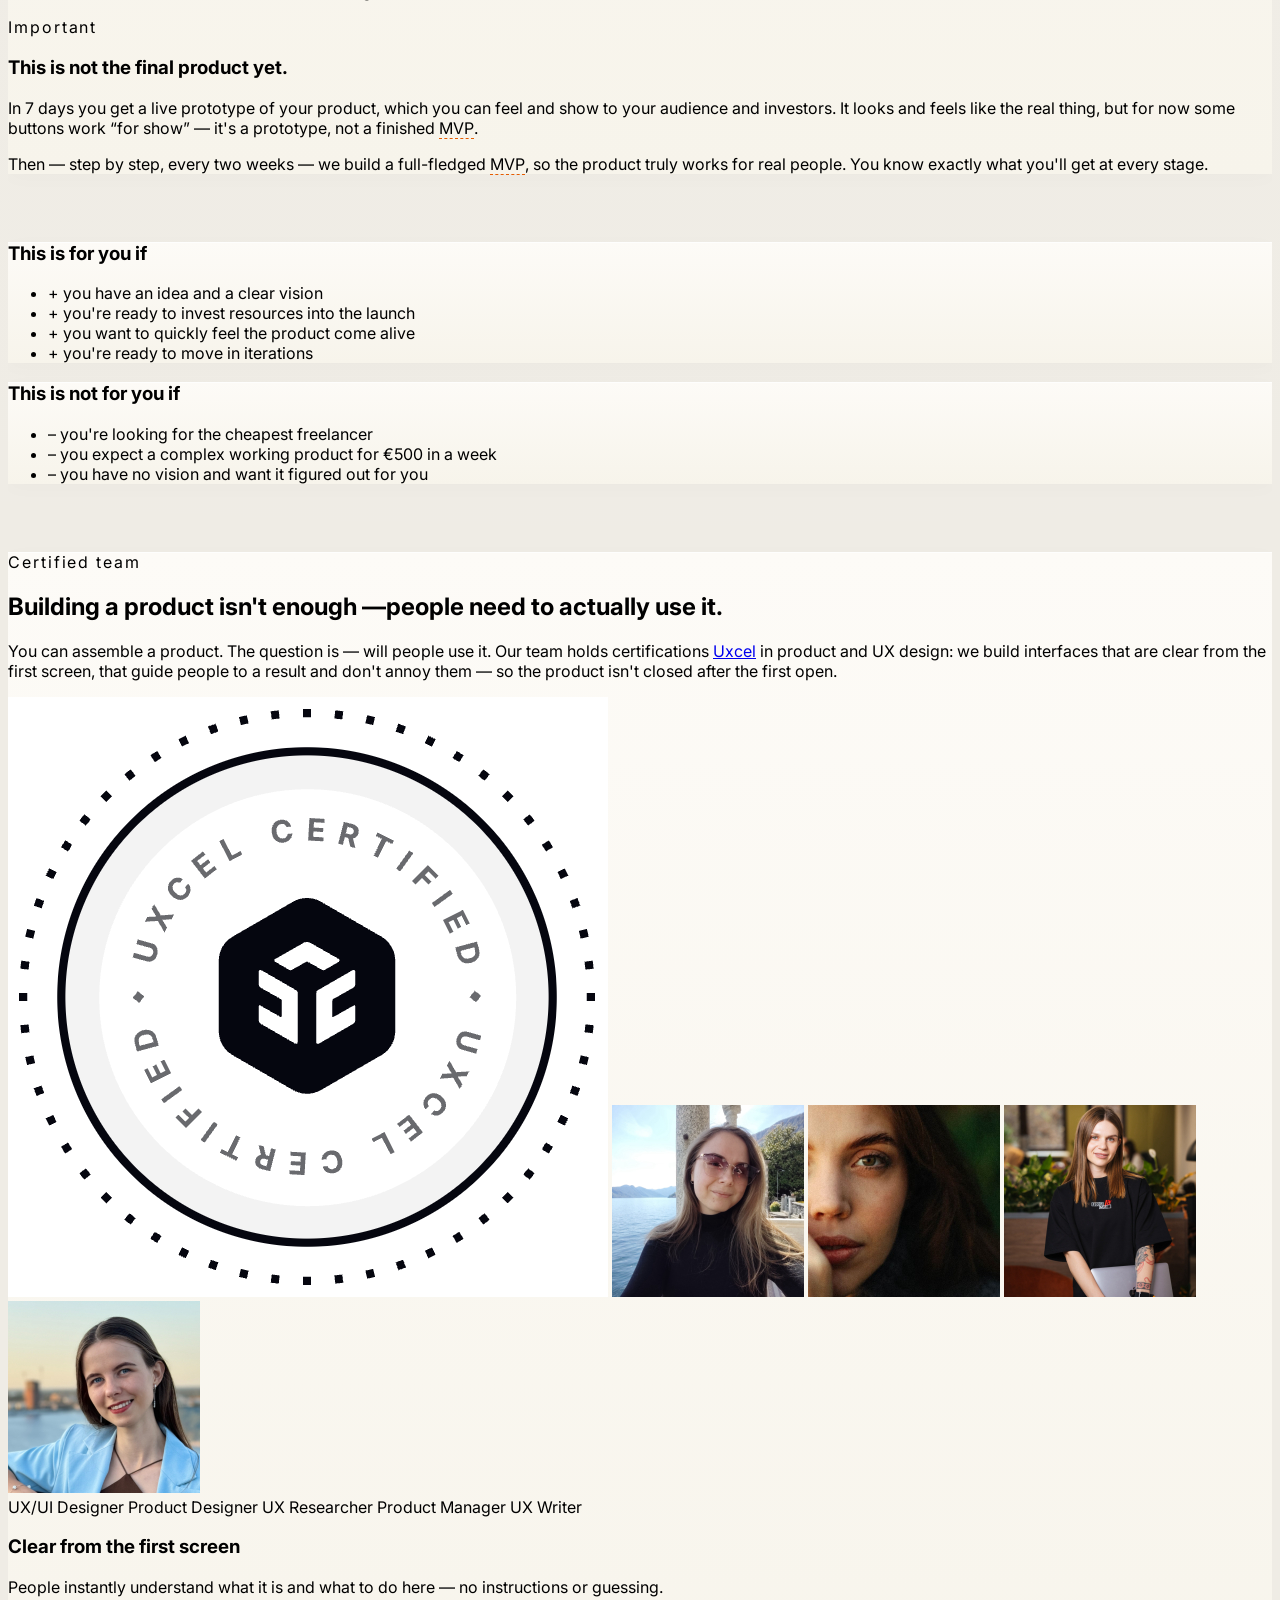
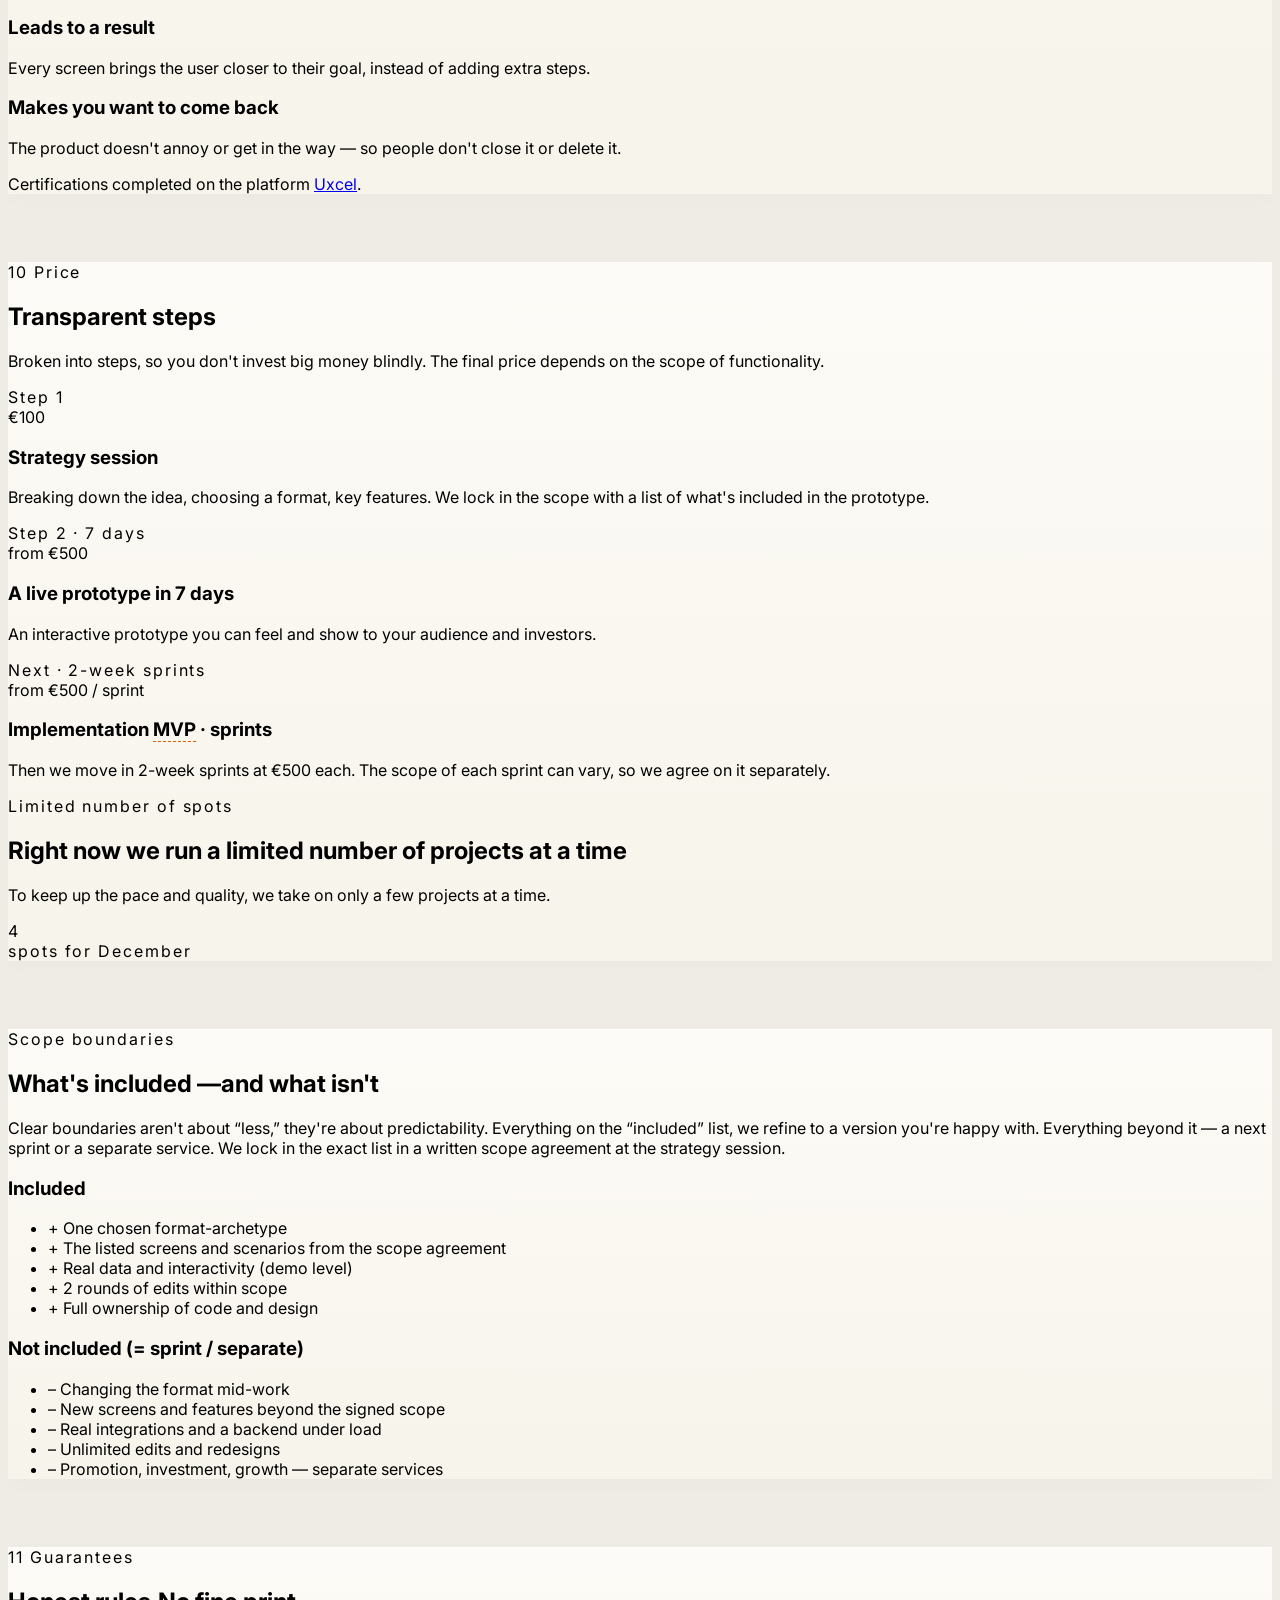
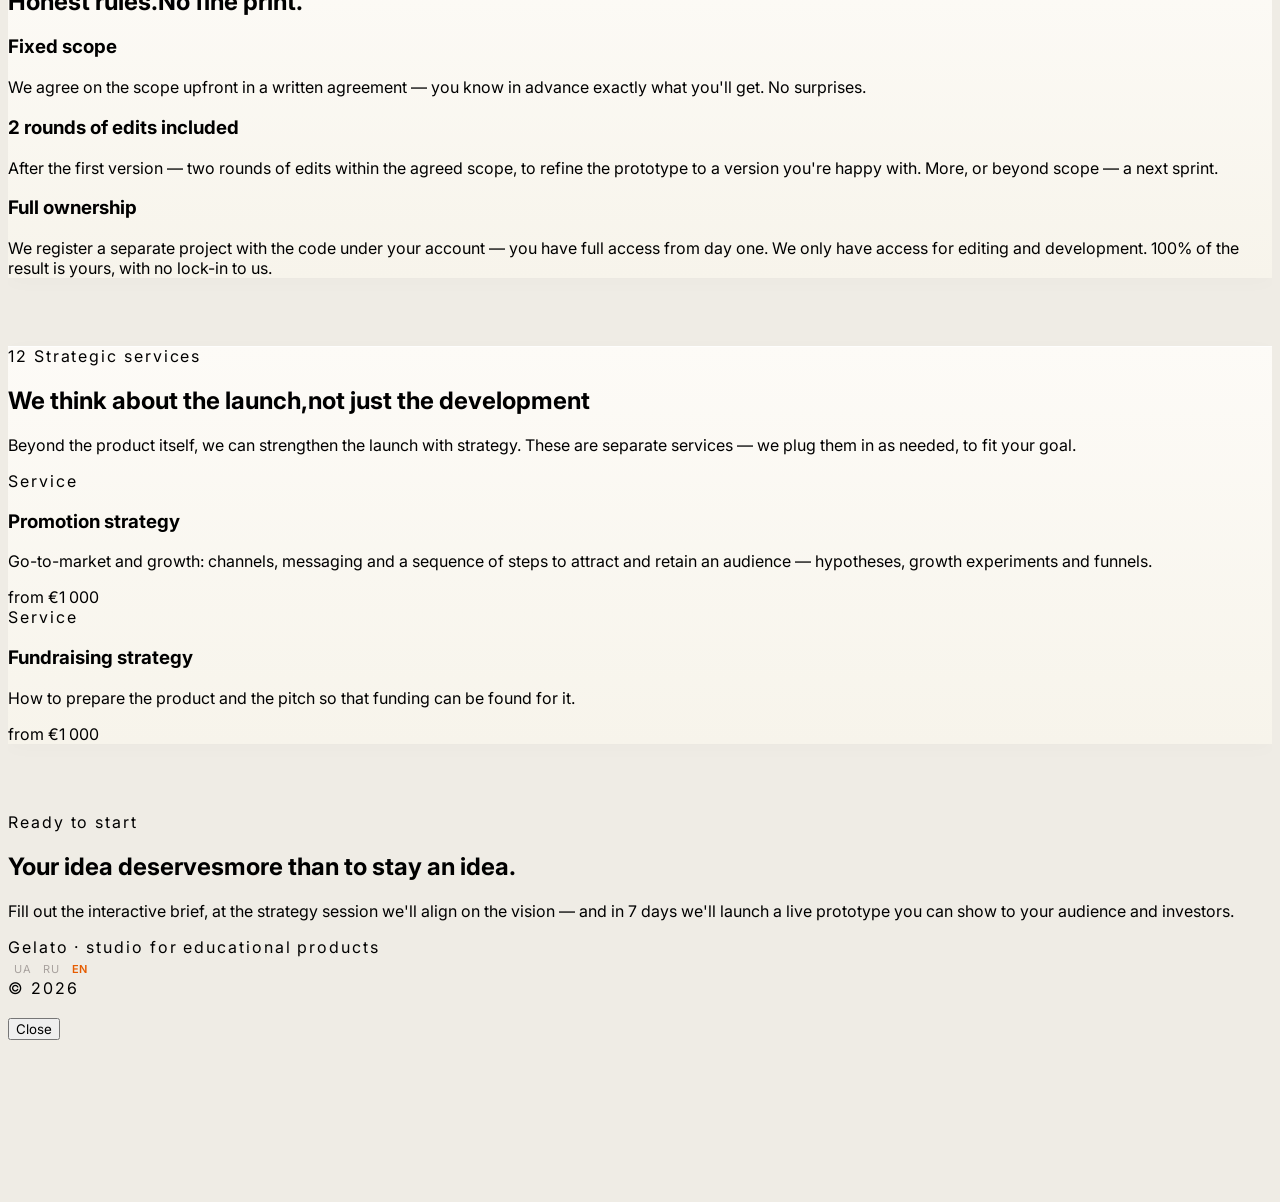
==== commit 4cffe73e: "Add English (3rd language) to landing, mini-app, and bot - i18n.js: EN dict (293) + 3-lang engine (u" ====
--- a/index.html
+++ b/index.html
@@ -29,7 +29,7 @@
     <script src="https://code.iconify.design/iconify-icon/1.0.7/iconify-icon.min.js"></script>
     <script src="https://cdnjs.cloudflare.com/ajax/libs/gsap/3.12.2/gsap.min.js"></script>
     <script src="https://cdnjs.cloudflare.com/ajax/libs/gsap/3.12.2/ScrollTrigger.min.js"></script>
-    <link rel="stylesheet" href="assets/css/styles.css?v=11">
+    <link rel="stylesheet" href="assets/css/styles.css?v=12">
 
     <!-- ============ SEO: JSON-LD ============ -->
     <script type="application/ld+json">
@@ -713,7 +713,7 @@
         </div>
     </div>
 
-<script src="assets/js/i18n.js?v=2"></script>
-<script src="assets/js/main.js?v=14"></script>
+<script src="assets/js/i18n.js?v=3"></script>
+<script src="assets/js/main.js?v=15"></script>
 </body>
 </html>
--- a/assets/css/styles.css
+++ b/assets/css/styles.css
@@ -59,6 +59,7 @@
 .mvp:hover::after, .mvp:focus::after { opacity: 1; visibility: visible; transform: translateX(-50%); }
 .mvp:hover::before, .mvp:focus::before { opacity: 1; visibility: visible; }
 html[lang="ru"] .mvp::after { content: "MVP — это первая версия продукта с базовым набором функций. Ею уже можно реально пользоваться и получить от продукта главную ценность — то, ради чего он и нужен."; }
+html[lang="en"] .mvp::after { content: "MVP is the first version of a product with a basic set of features. You can already really use it and get the product\2019s core value — the very thing it exists for."; }
 
 /* Language switch (footer) */
 .lang-switch { letter-spacing: normal; }
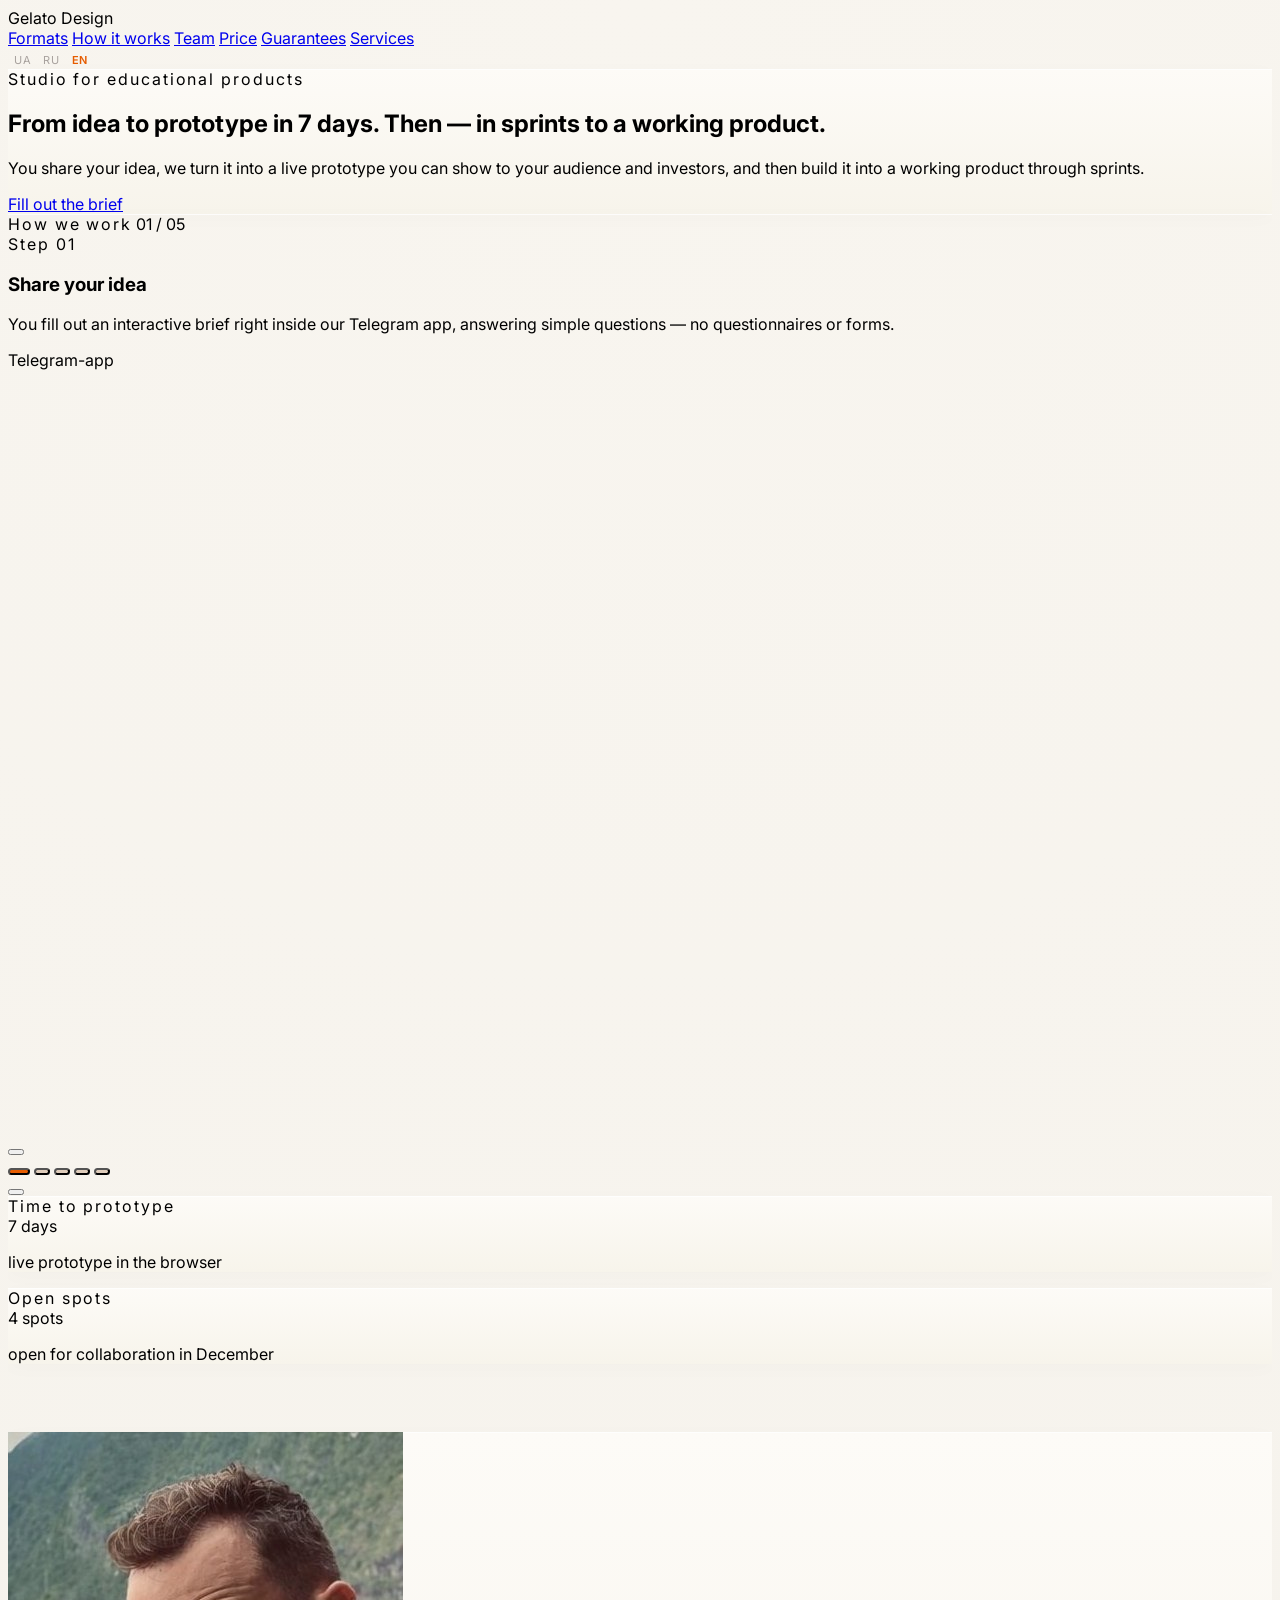
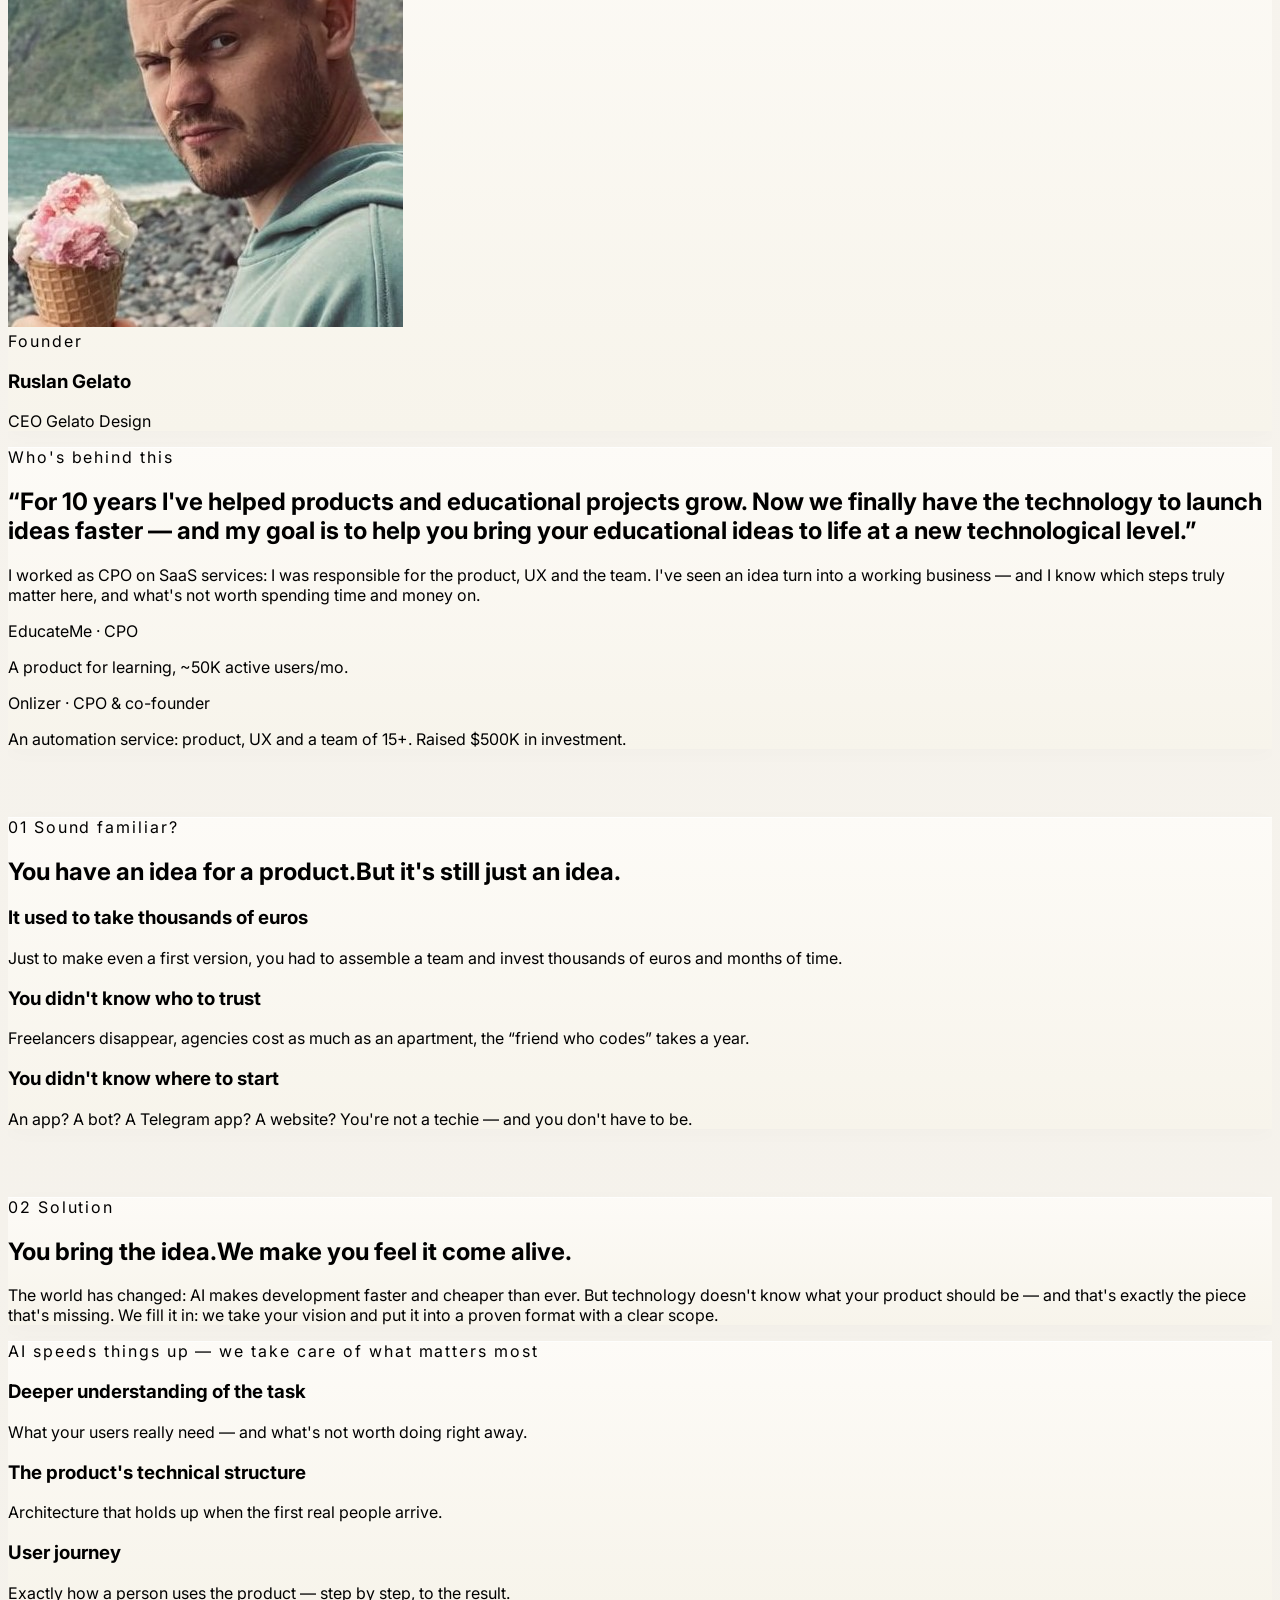
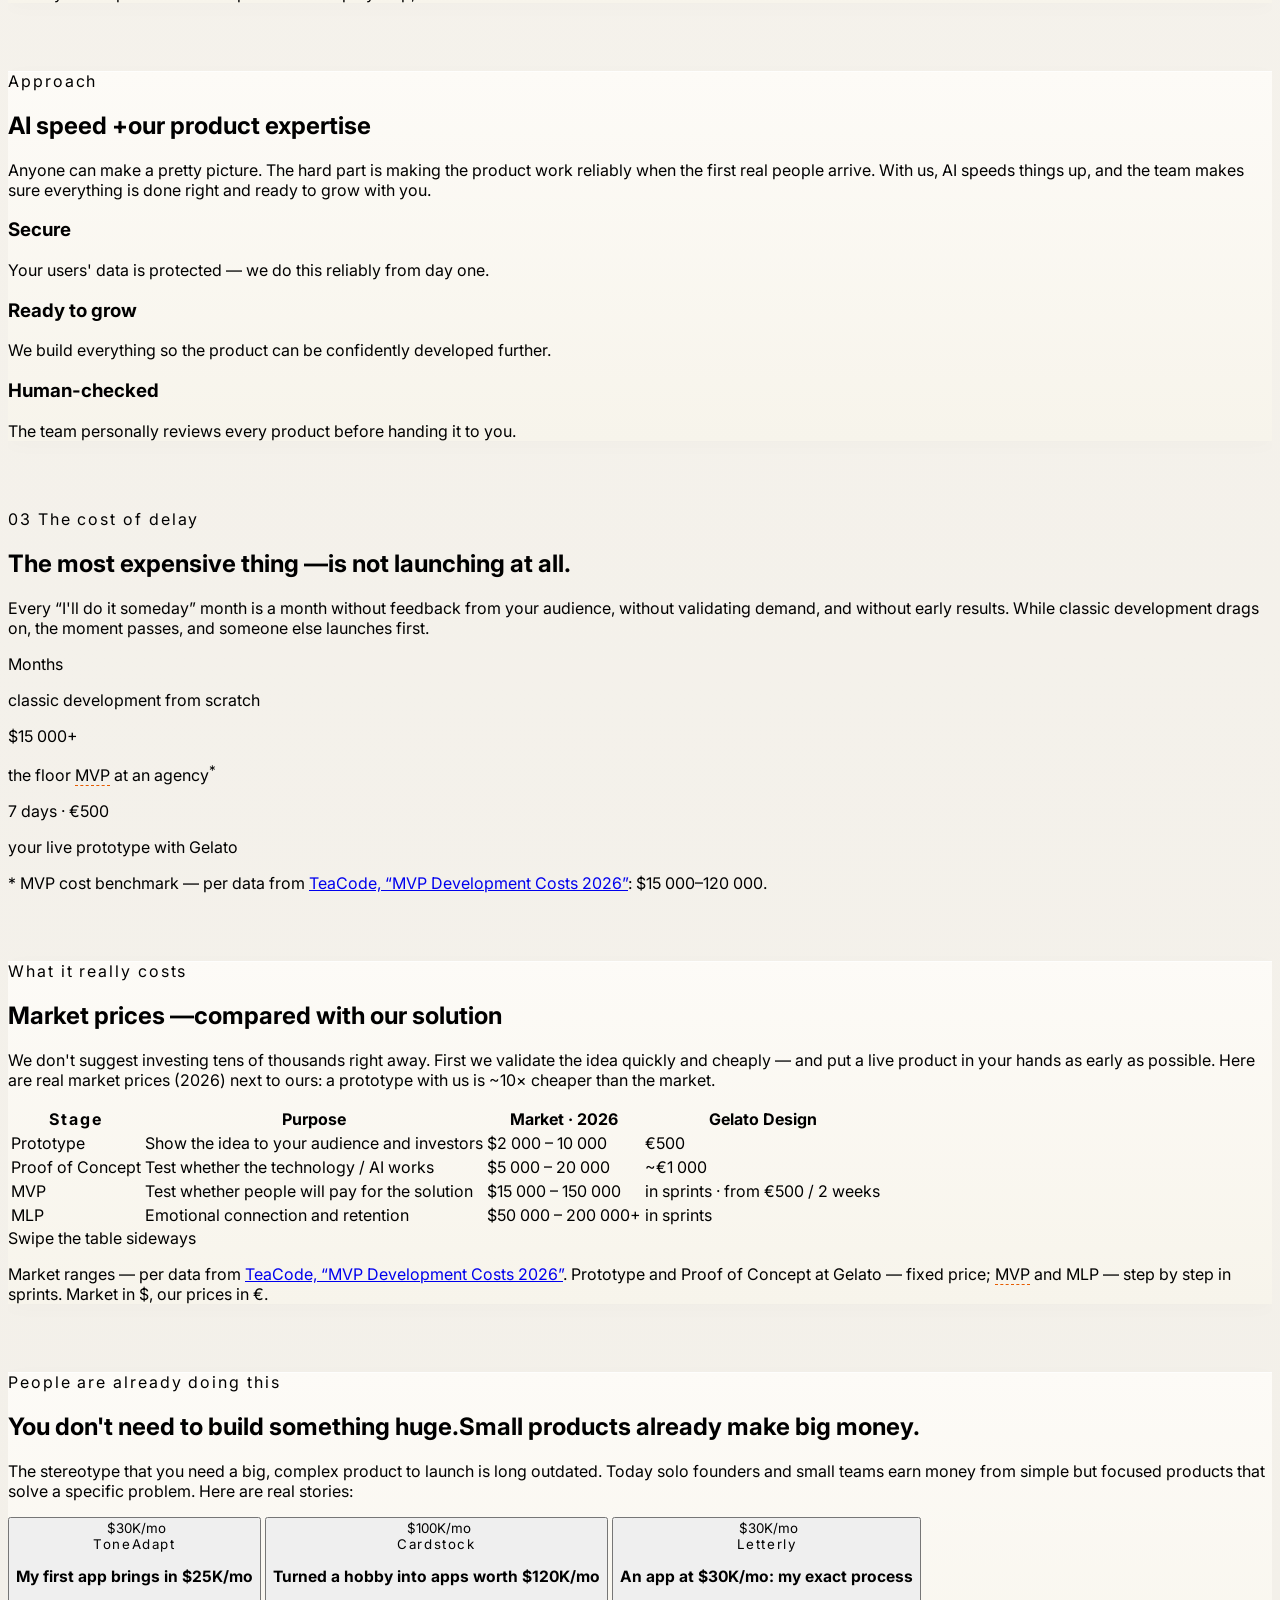
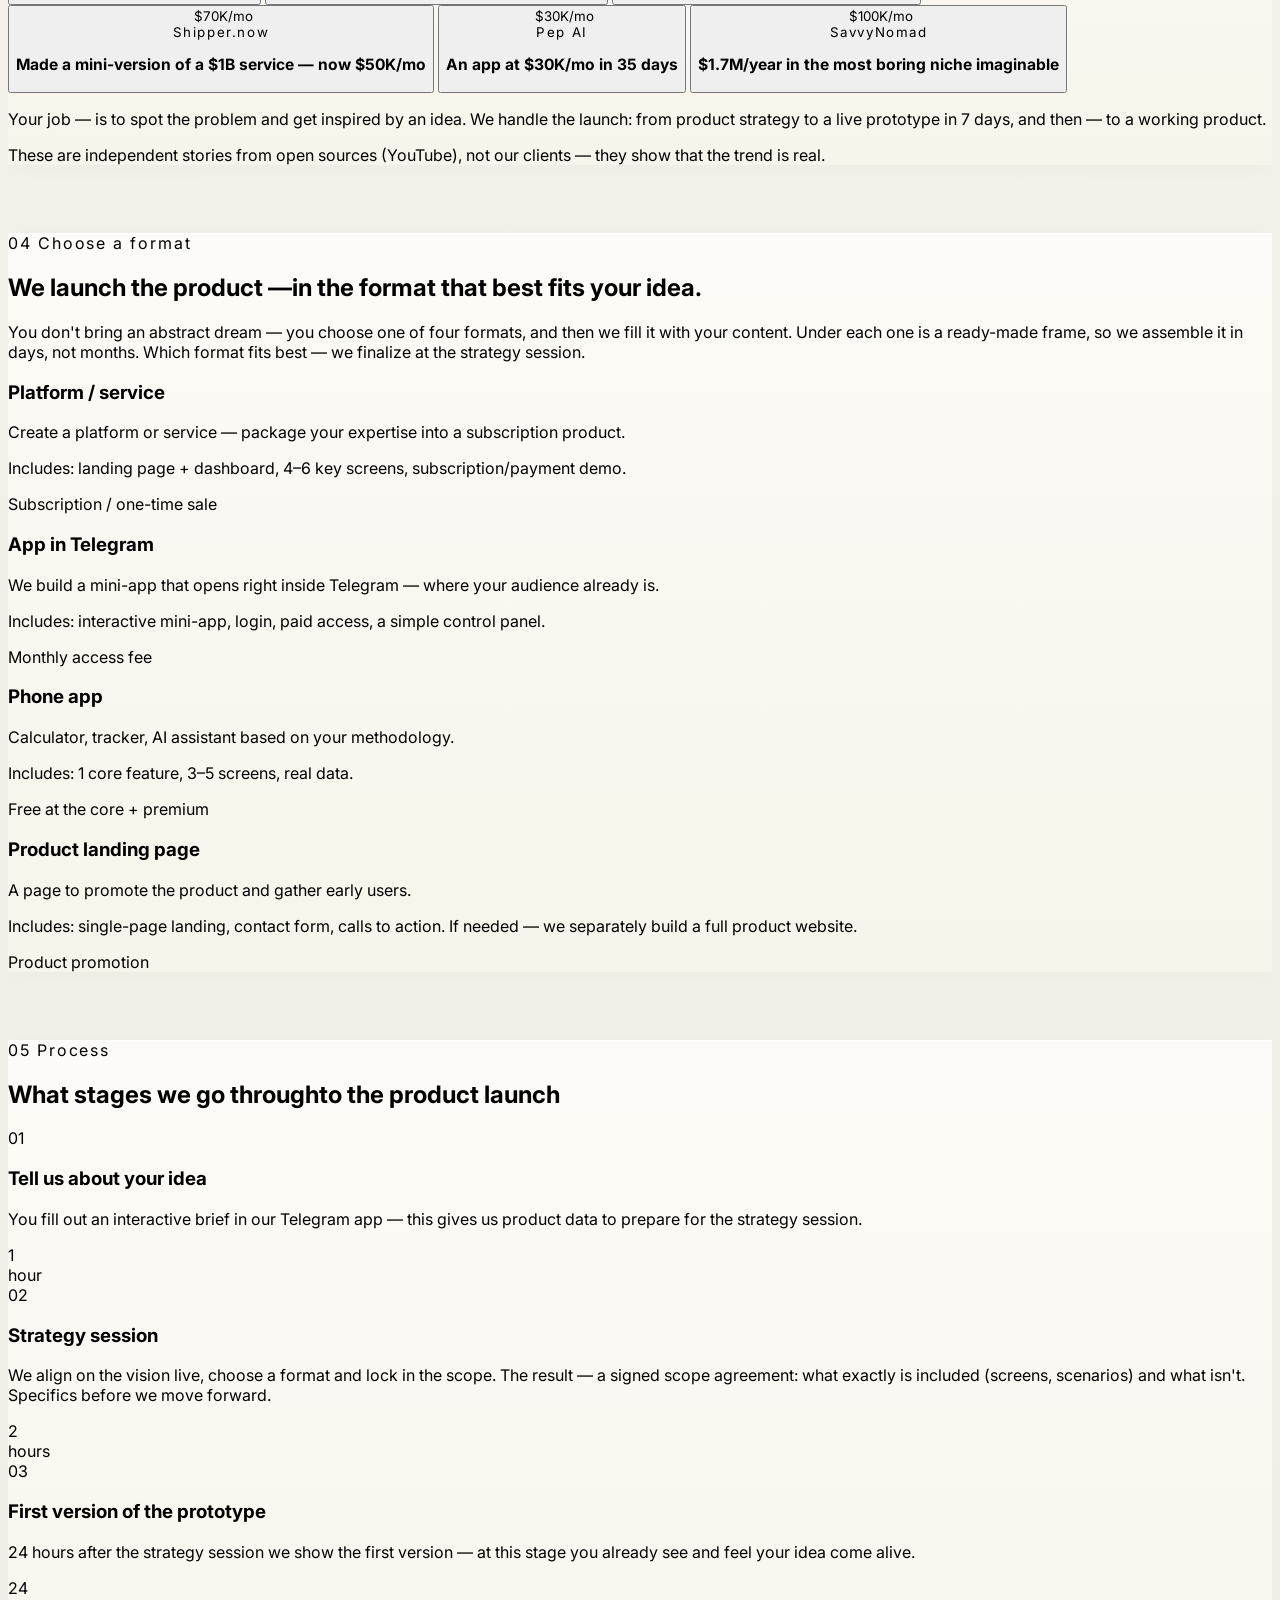
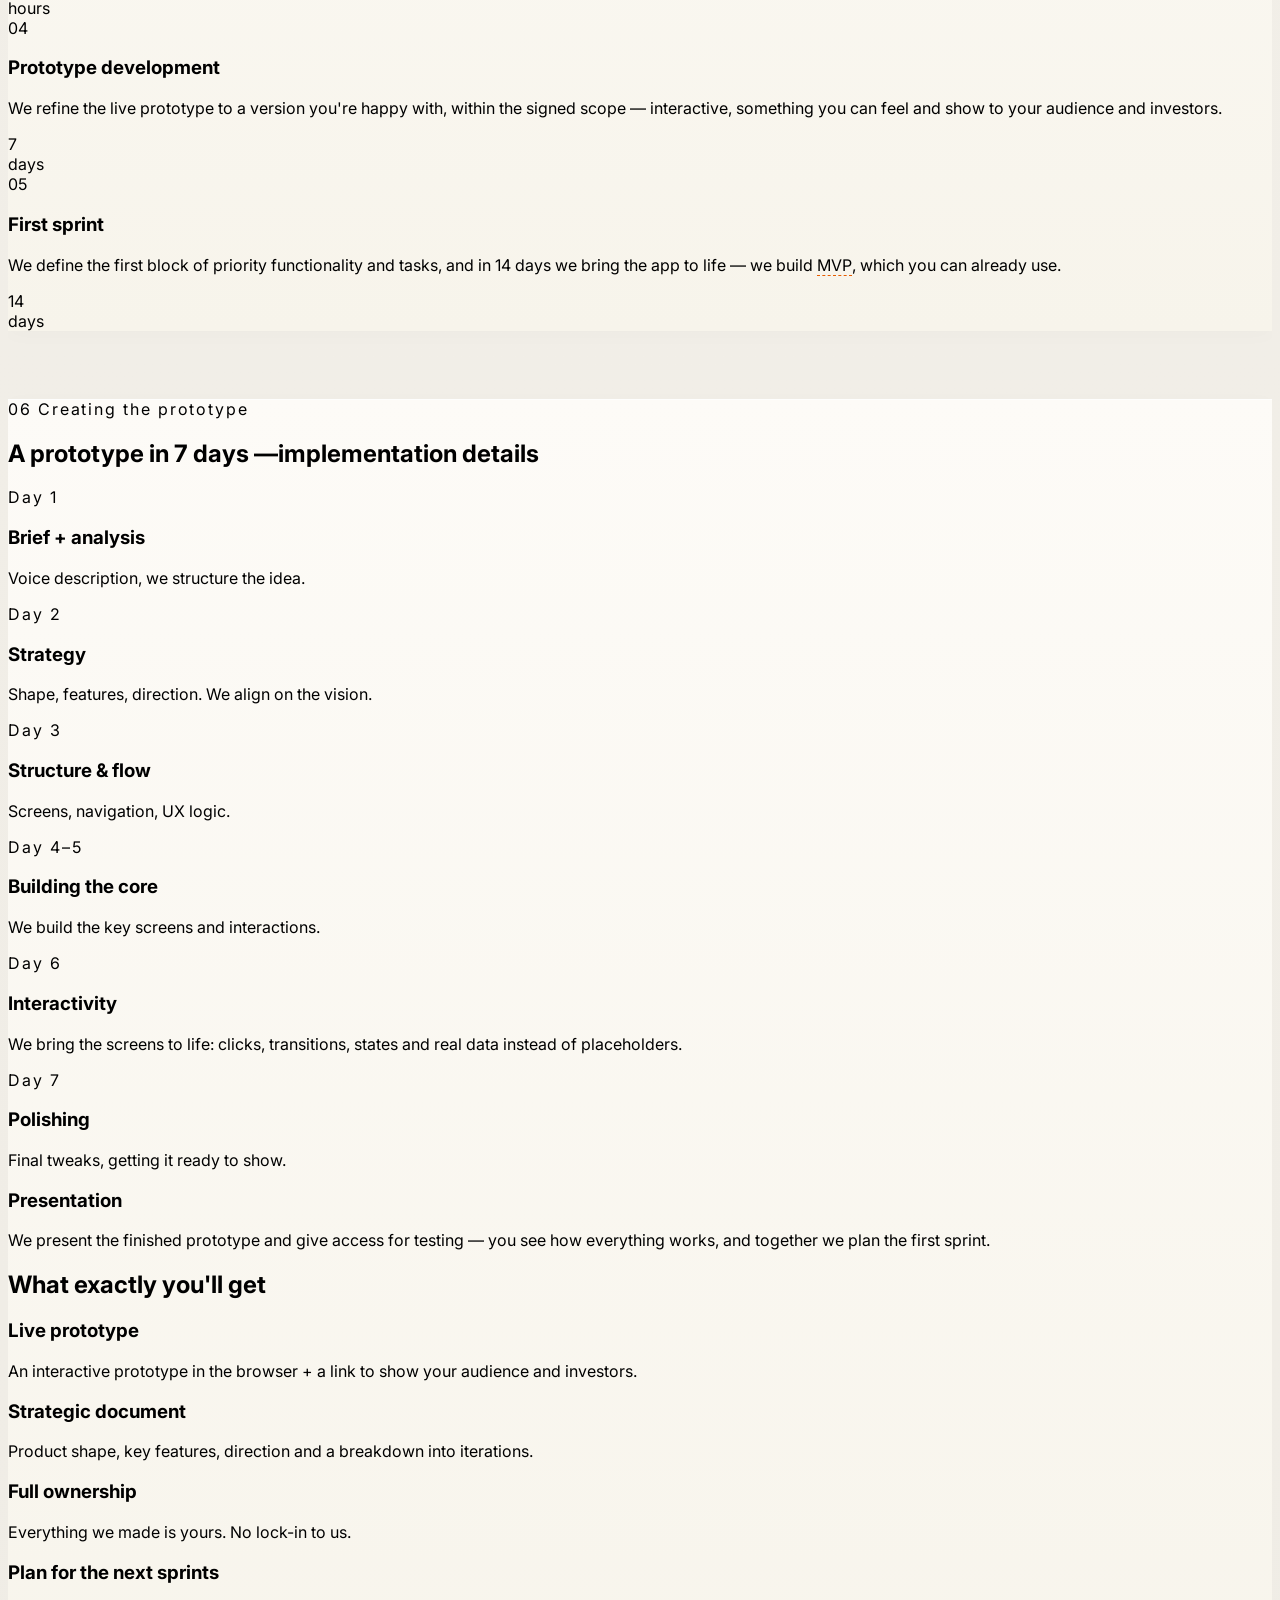
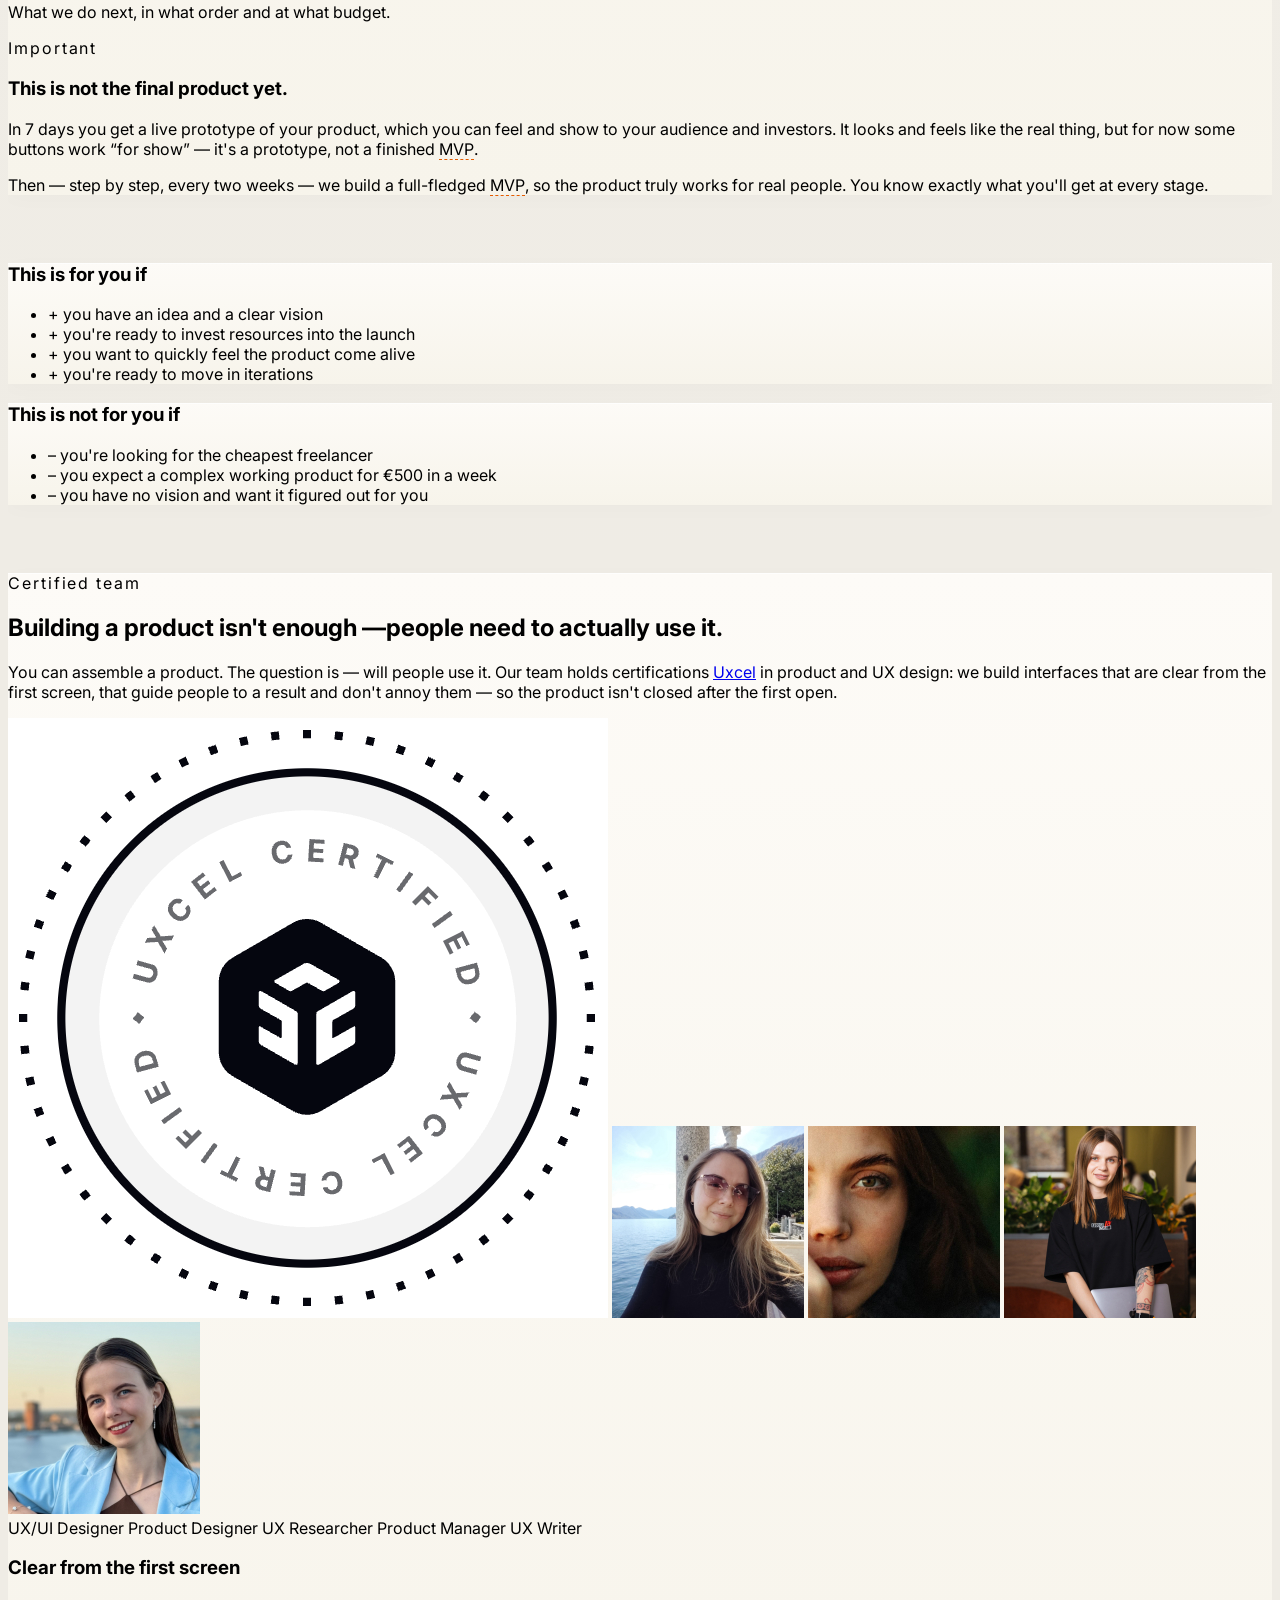
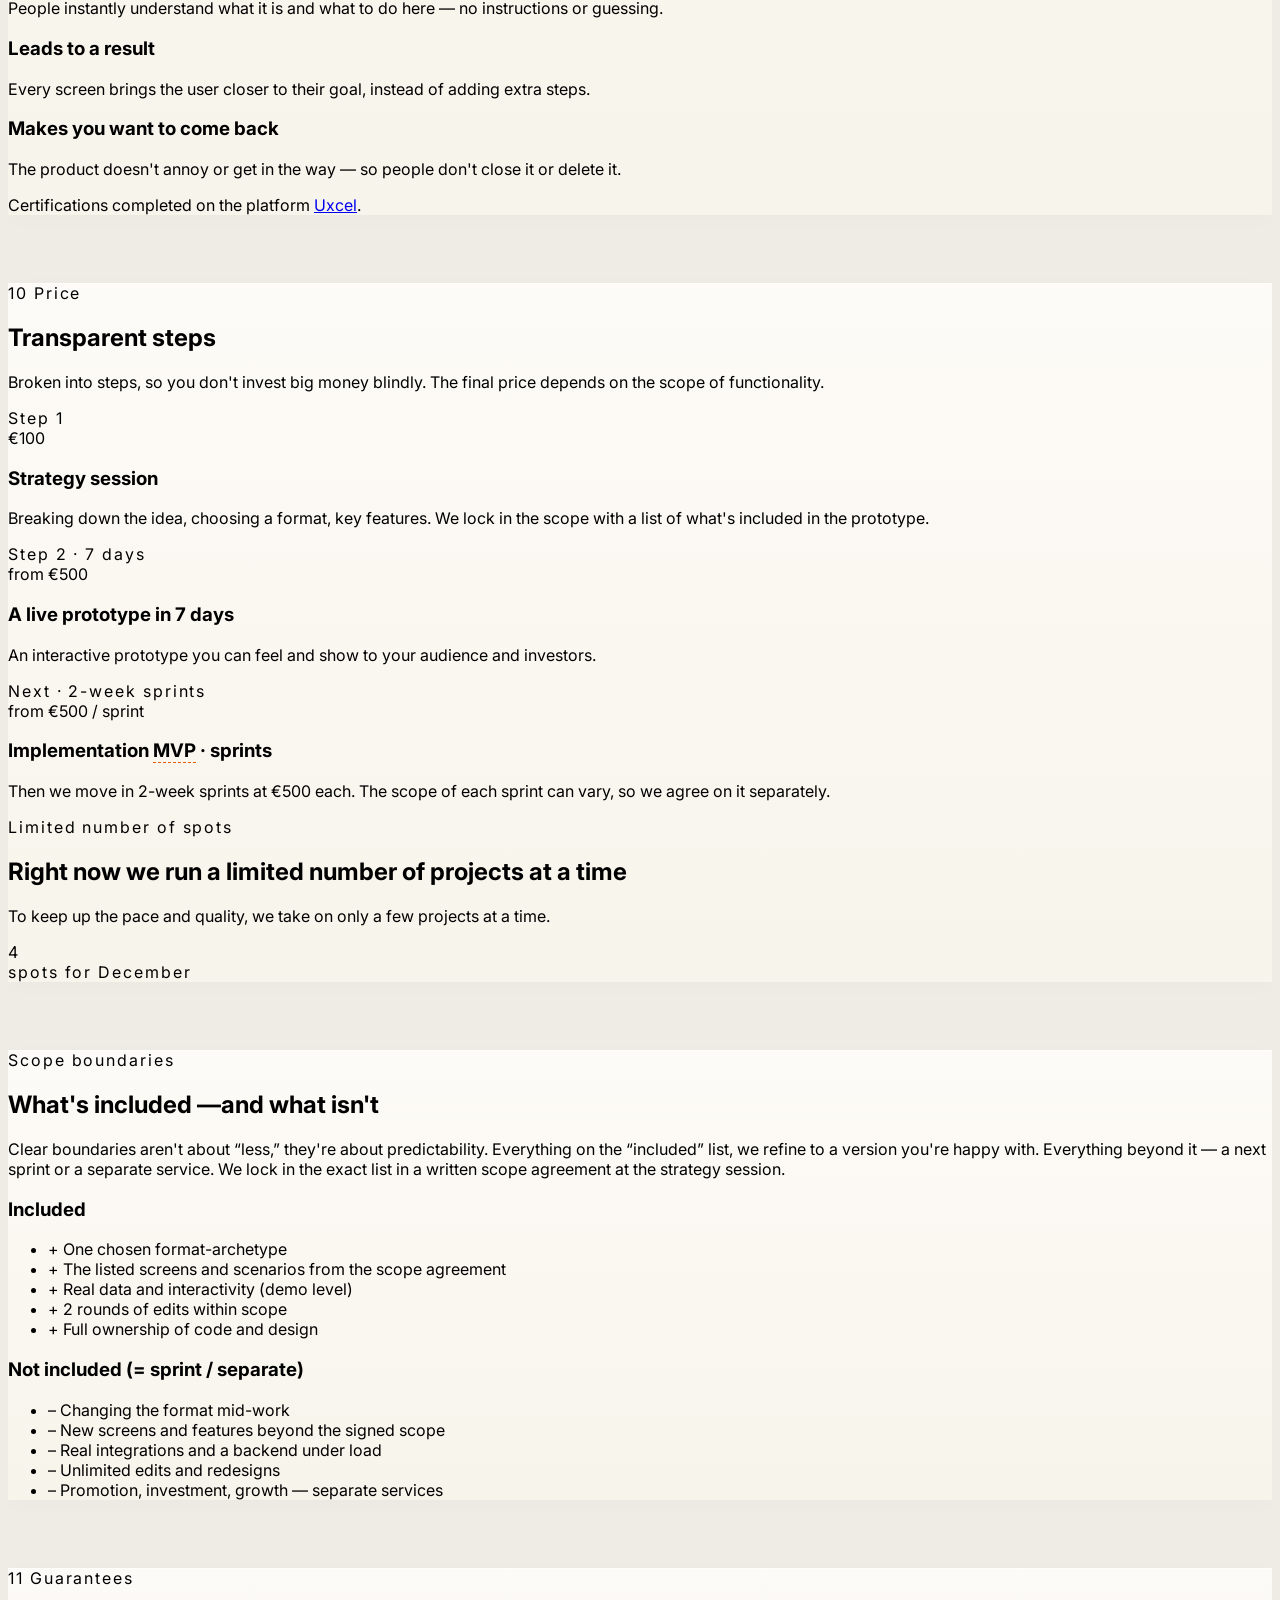
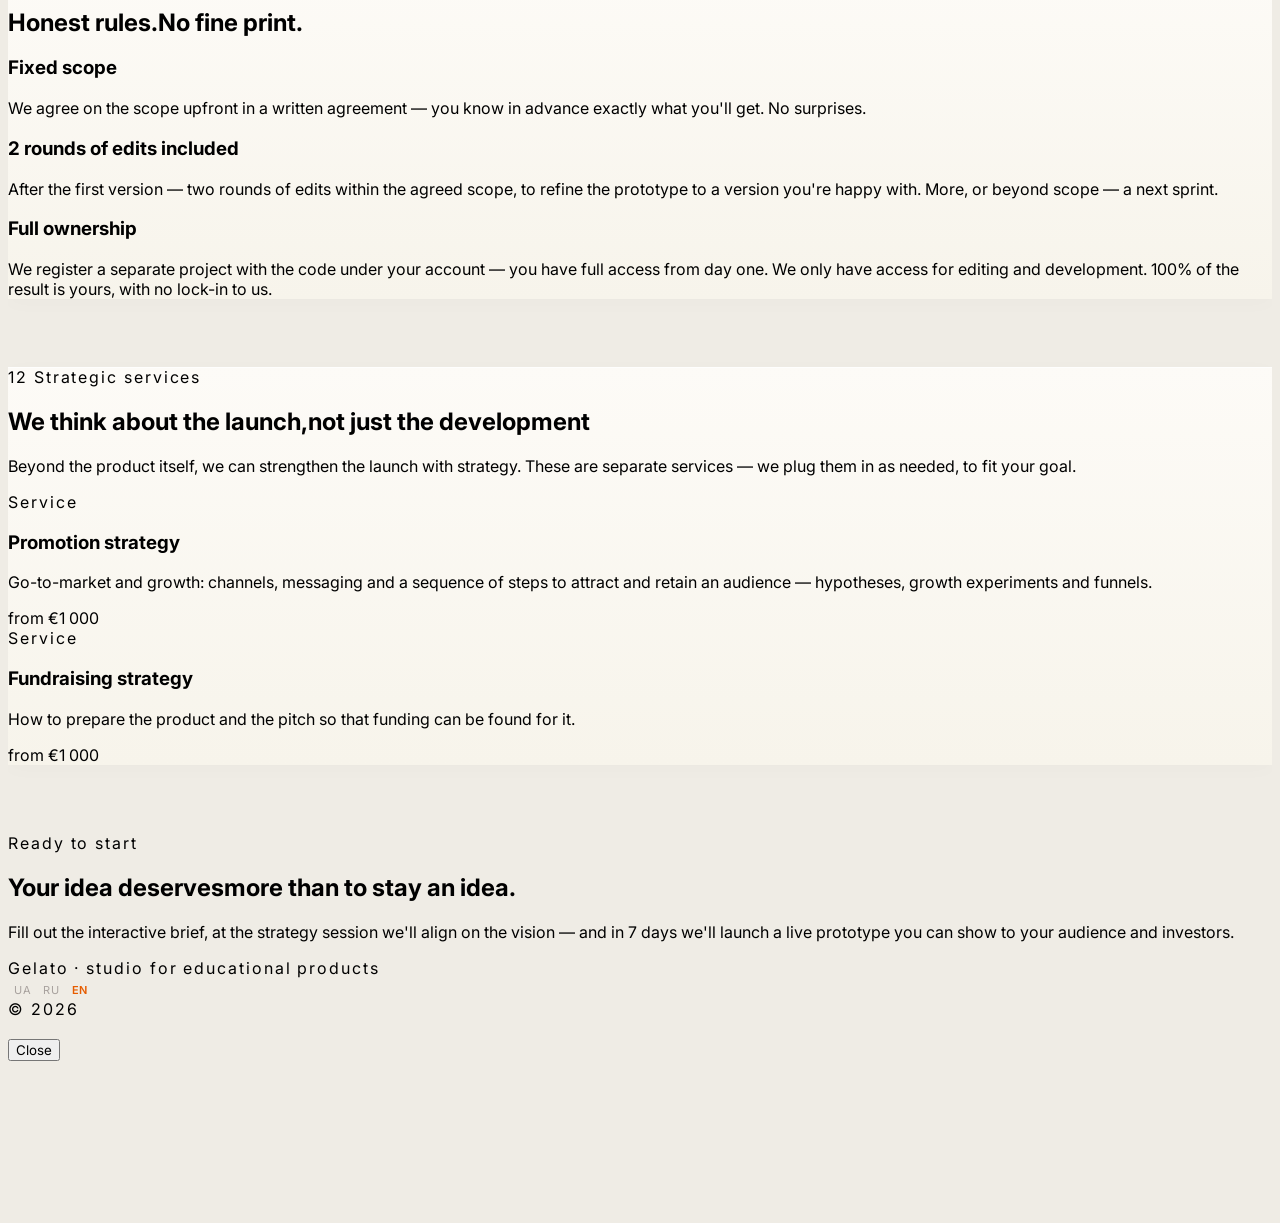
==== commit 5de6919d: "Header language switcher (UA/RU/EN) + deploy tri-lingual bot - i18n.js buildSwitch now fills every ." ====
--- a/index.html
+++ b/index.html
@@ -60,14 +60,17 @@
         <div class="flex items-center gap-2.5">
             <span class="text-xl font-medium tracking-tight text-stone-900">Gelato Design</span>
         </div>
-        <nav class="hidden md:flex items-center gap-5 text-xs font-medium text-stone-500">
-            <a href="#cases" class="hover:text-stone-900 transition-colors">Формати</a>
-            <a href="#process" class="hover:text-stone-900 transition-colors">Як працює</a>
-            <a href="#team" class="hover:text-stone-900 transition-colors">Команда</a>
-            <a href="#offer" class="hover:text-stone-900 transition-colors">Ціна</a>
-            <a href="#guarantees" class="hover:text-stone-900 transition-colors">Гарантії</a>
-            <a href="#services" class="hover:text-stone-900 transition-colors">Послуги</a>
-        </nav>
+        <div class="flex items-center gap-4 md:gap-6">
+            <nav class="hidden md:flex items-center gap-5 text-xs font-medium text-stone-500">
+                <a href="#cases" class="hover:text-stone-900 transition-colors">Формати</a>
+                <a href="#process" class="hover:text-stone-900 transition-colors">Як працює</a>
+                <a href="#team" class="hover:text-stone-900 transition-colors">Команда</a>
+                <a href="#offer" class="hover:text-stone-900 transition-colors">Ціна</a>
+                <a href="#guarantees" class="hover:text-stone-900 transition-colors">Гарантії</a>
+                <a href="#services" class="hover:text-stone-900 transition-colors">Послуги</a>
+            </nav>
+            <div class="lang-switch flex items-center gap-1"></div>
+        </div>
     </header>
 
     <!-- ============ HERO BENTO ============ -->
@@ -713,7 +716,7 @@
         </div>
     </div>
 
-<script src="assets/js/i18n.js?v=3"></script>
+<script src="assets/js/i18n.js?v=4"></script>
 <script src="assets/js/main.js?v=15"></script>
 </body>
 </html>
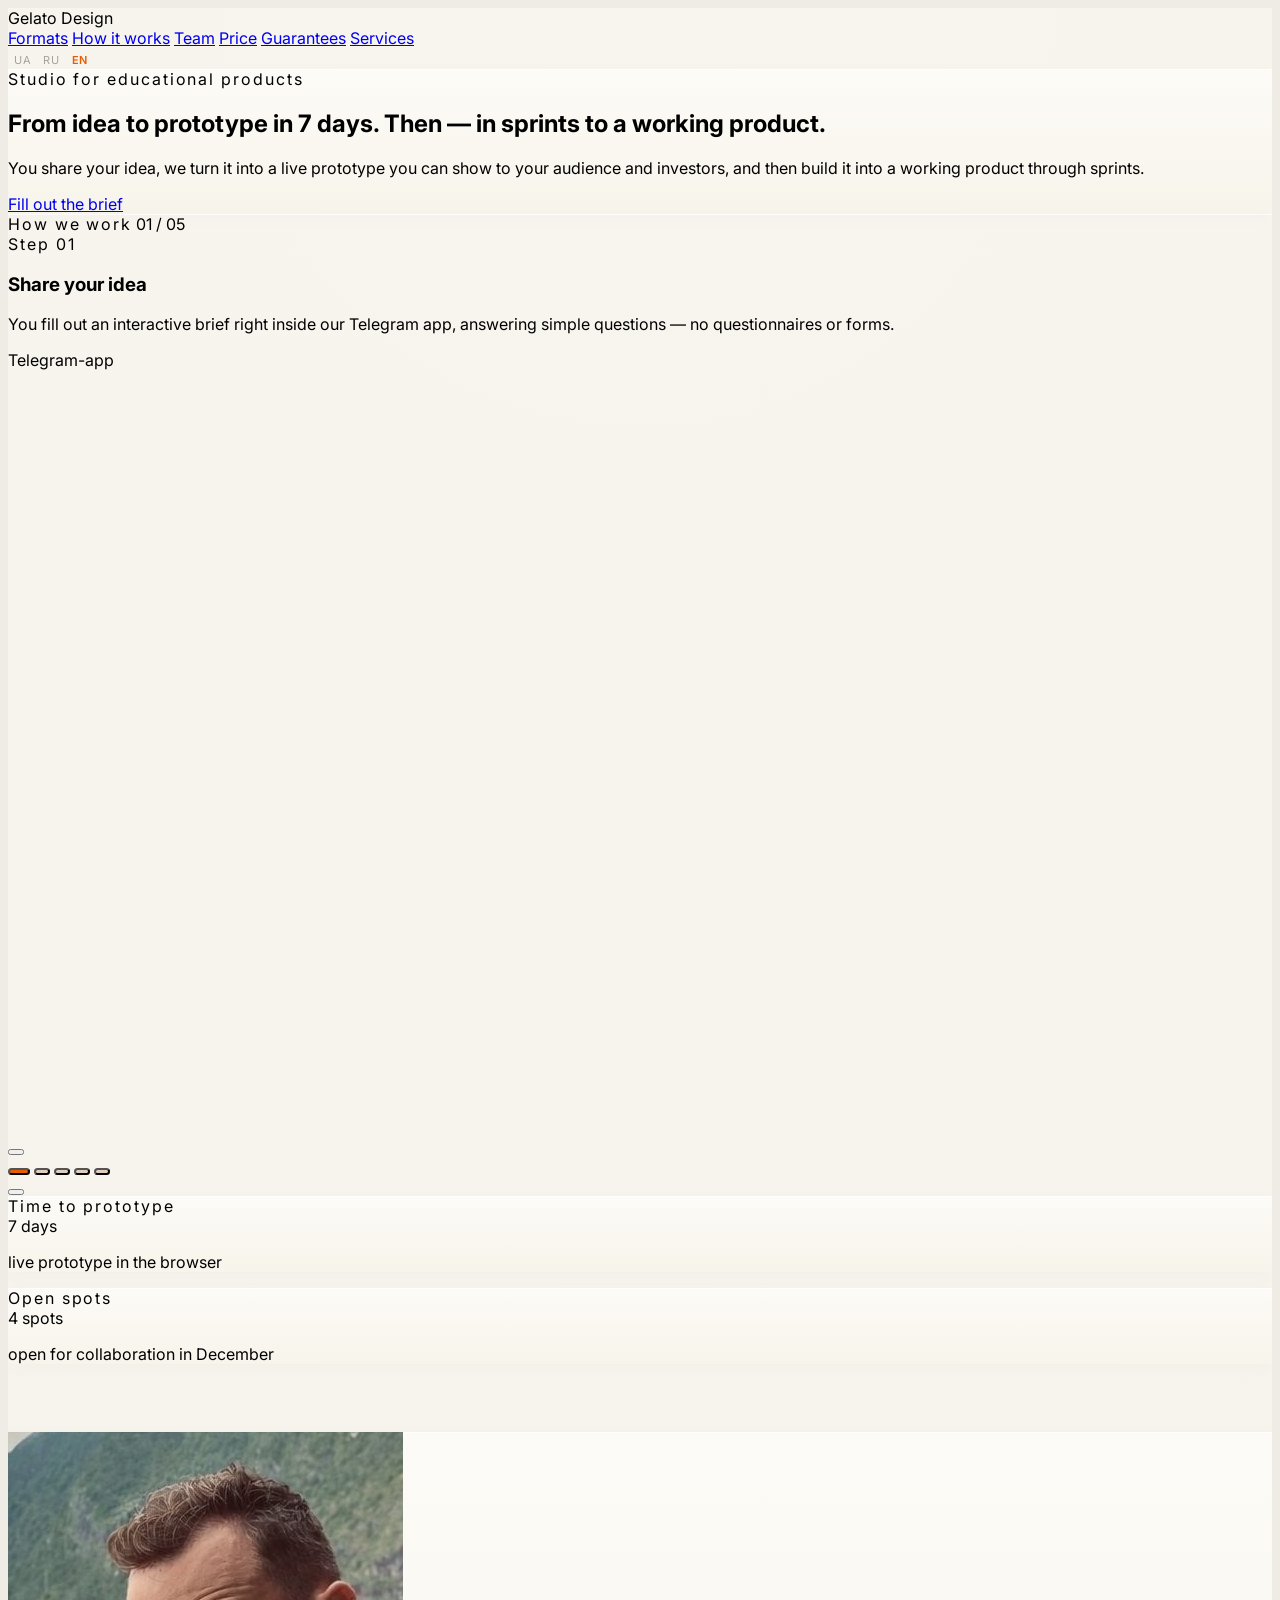
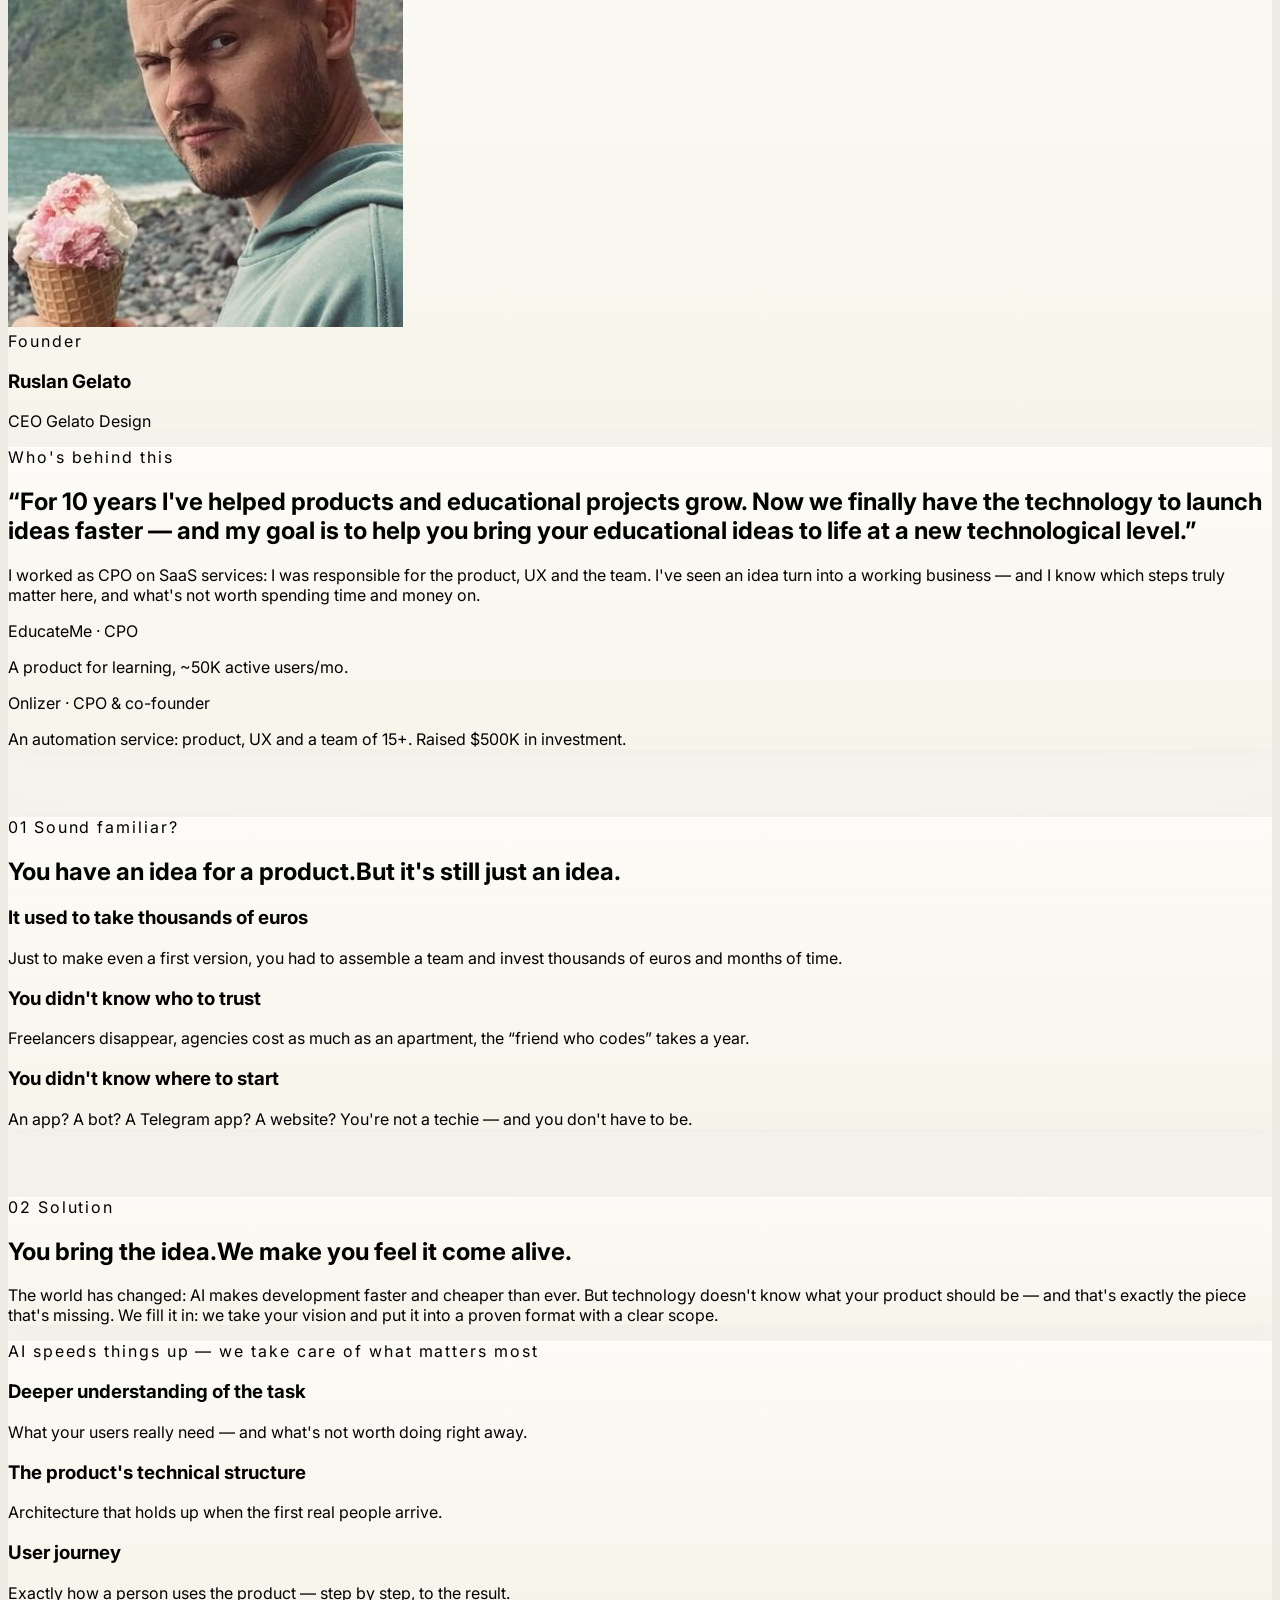
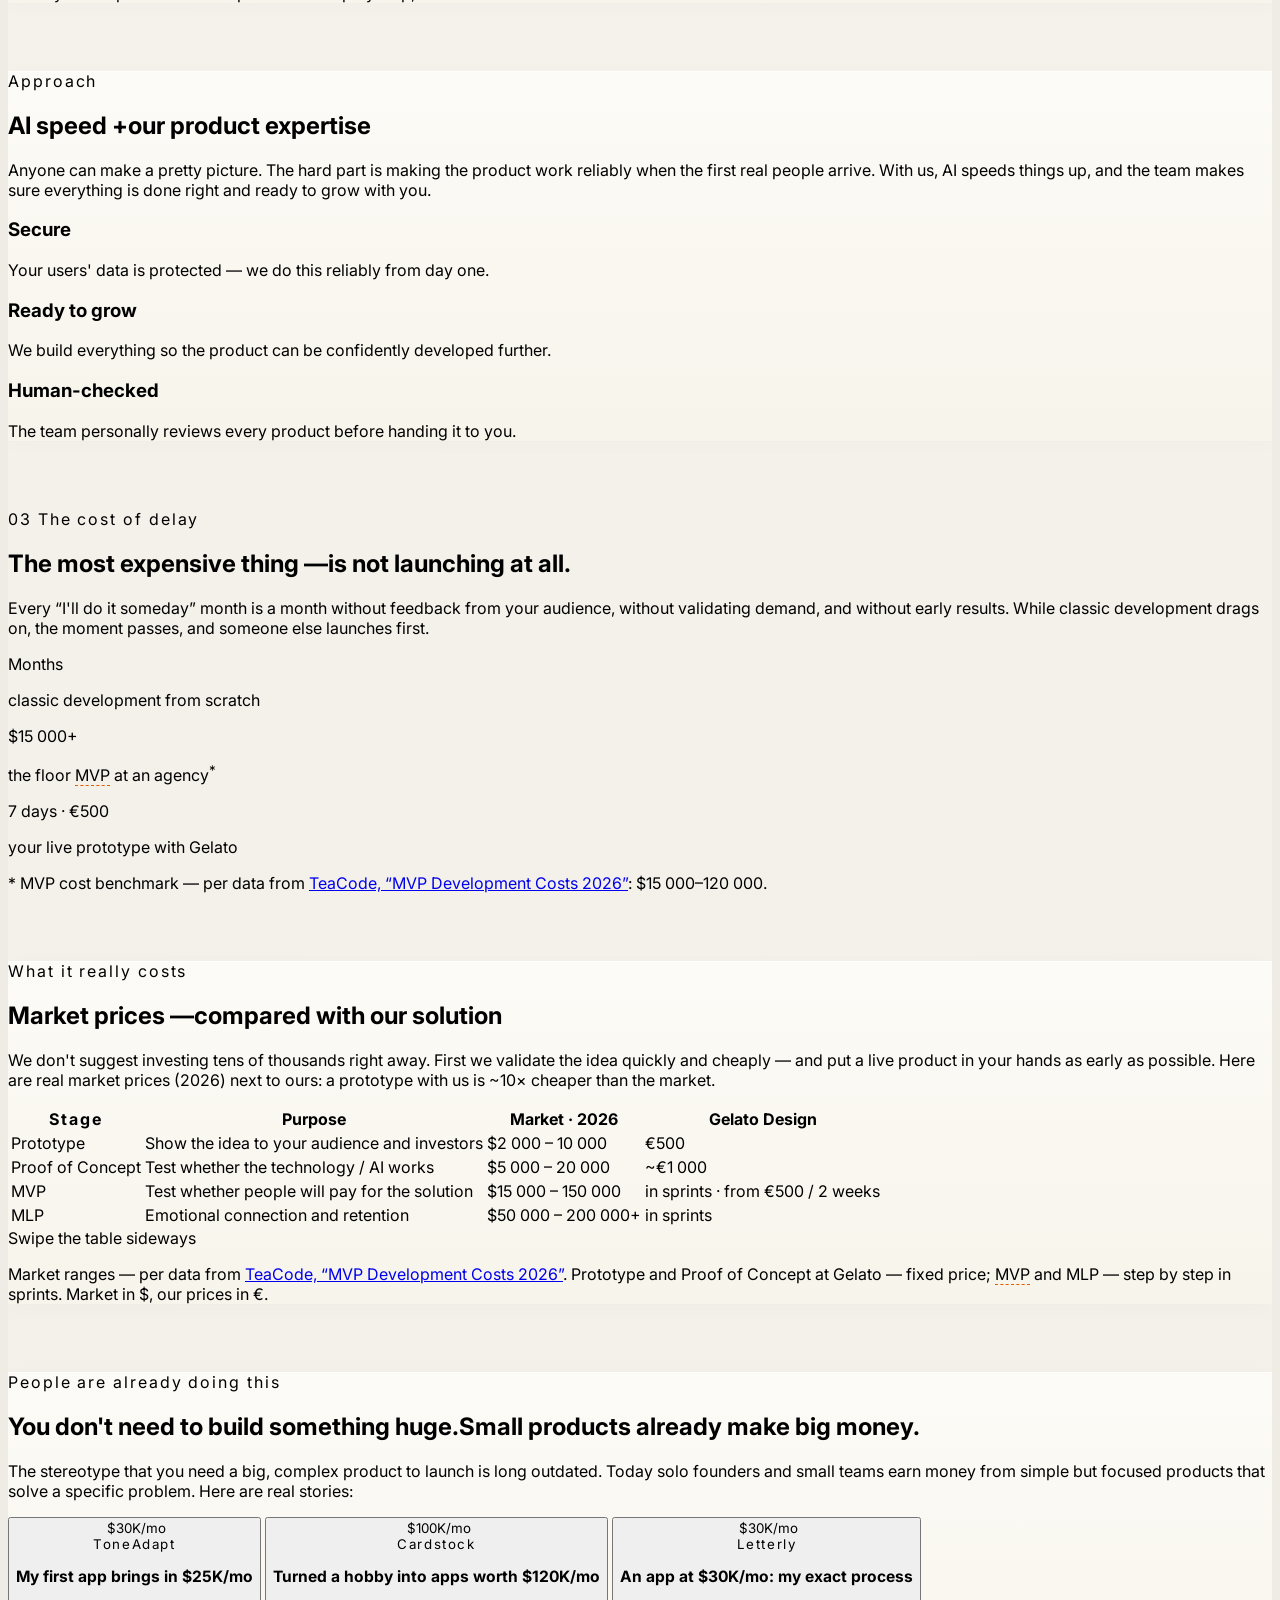
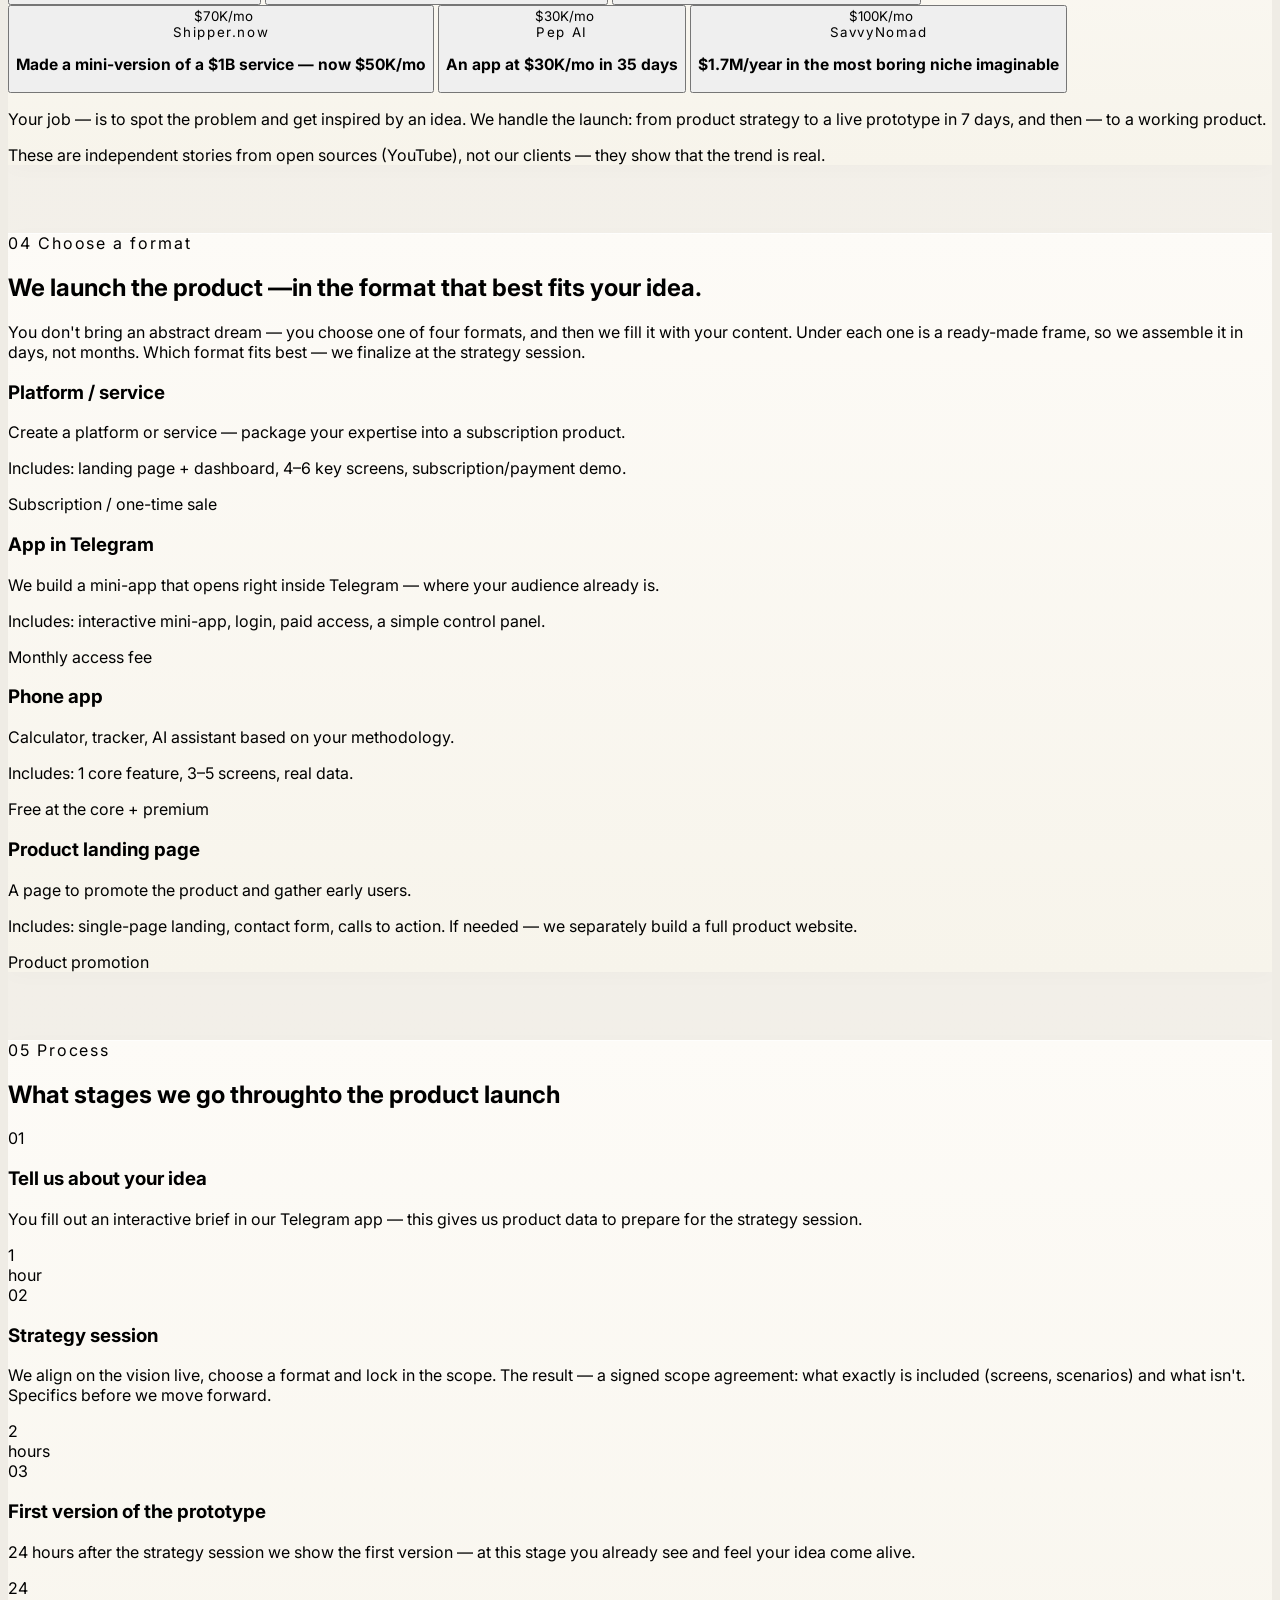
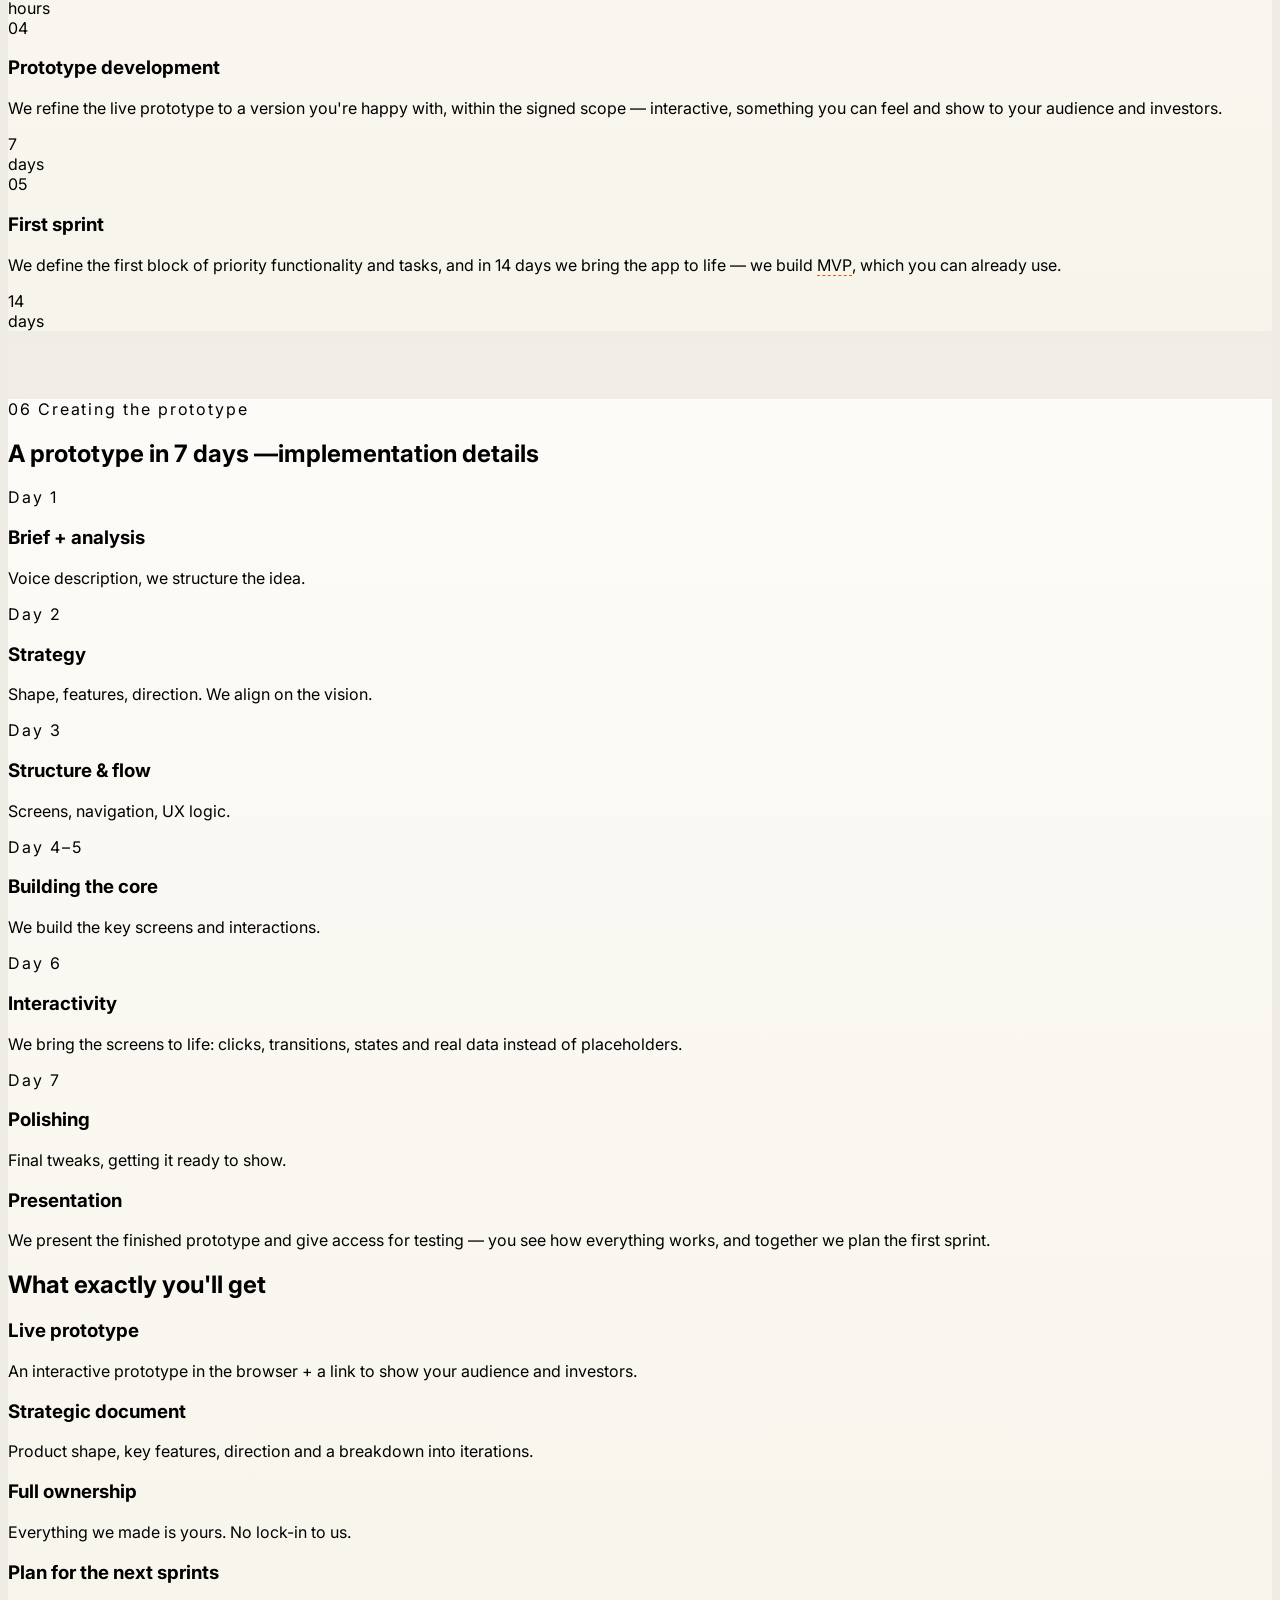
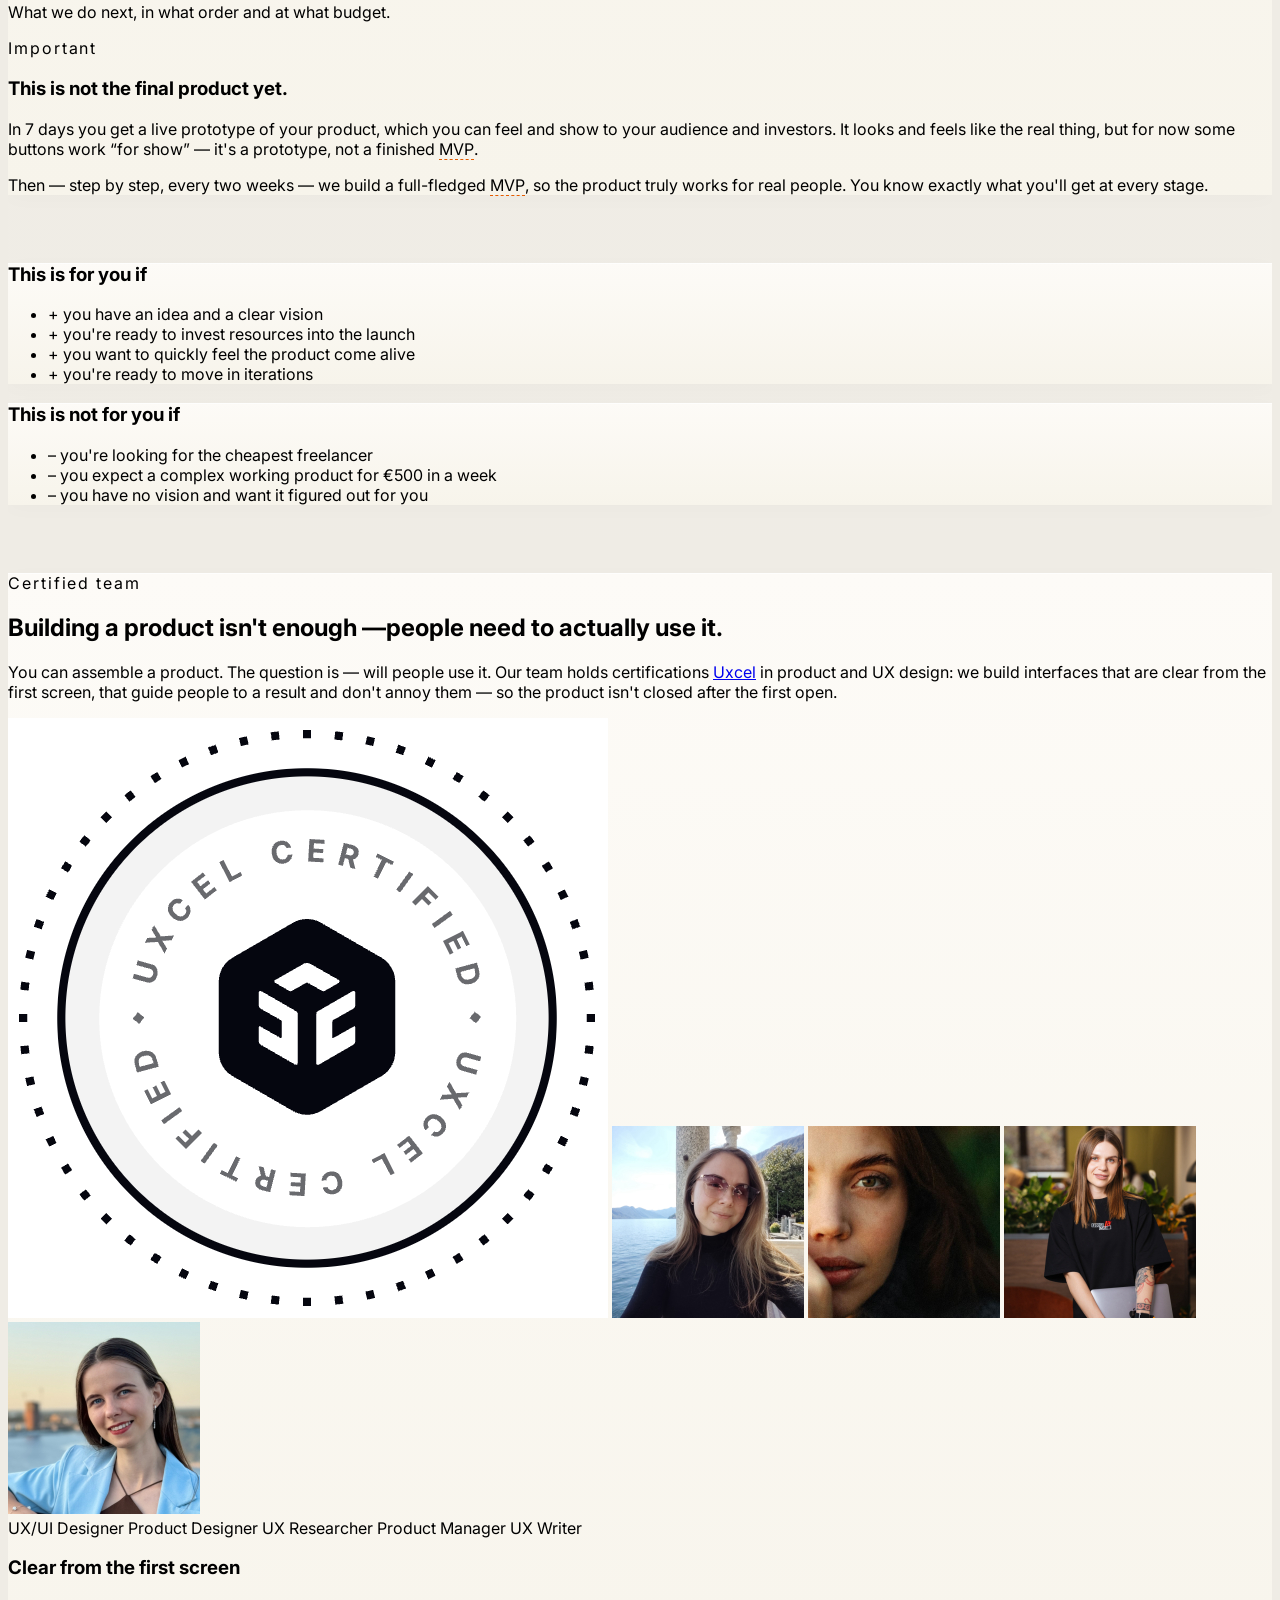
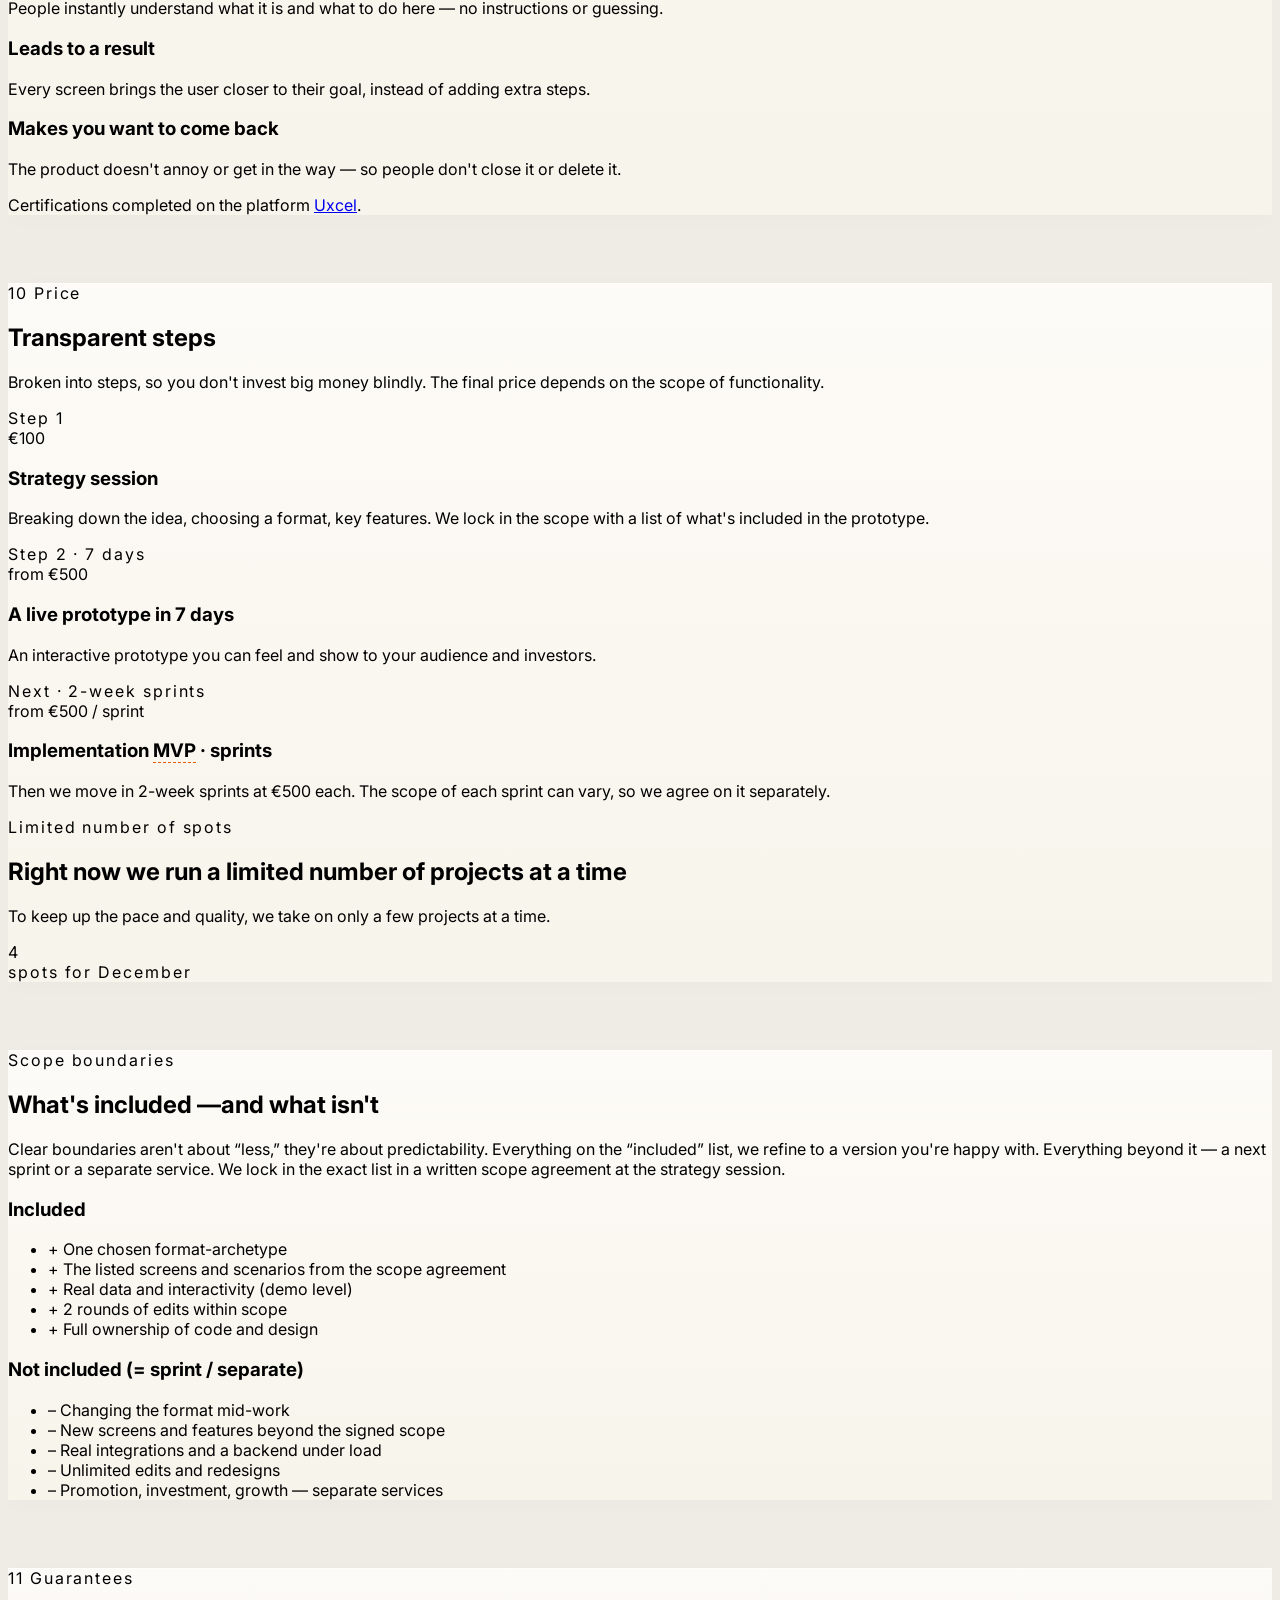
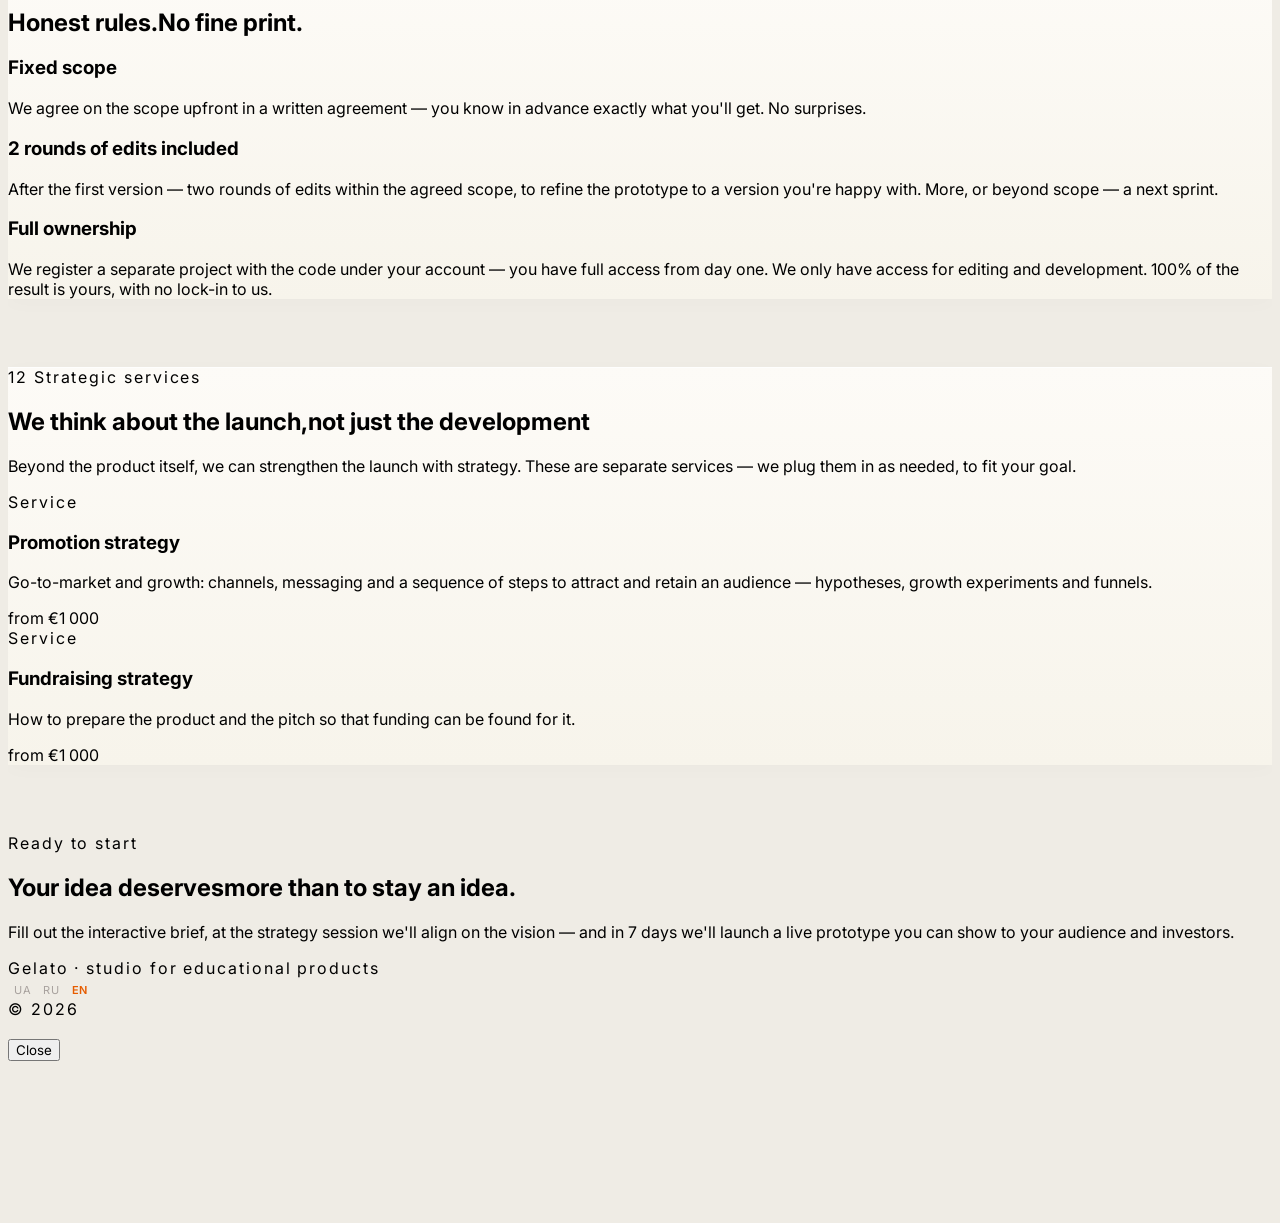
==== commit 76f65074: "Language switch: fade content to cream bg (no white/orange flash), longer 0.4s Fade <body> opacity (" ====
--- a/index.html
+++ b/index.html
@@ -3,6 +3,7 @@
 <head>
     <meta charset="UTF-8">
     <meta name="viewport" content="width=device-width, initial-scale=1.0">
+    <script>(function(){try{if(sessionStorage.getItem('gelatoLangSwitch')){if(window.matchMedia&&window.matchMedia('(prefers-reduced-motion: reduce)').matches){sessionStorage.removeItem('gelatoLangSwitch');return;}document.documentElement.classList.add('lang-switching');setTimeout(function(){document.documentElement.classList.remove('lang-switching');},1800);}}catch(e){}})();</script>
     <title>Від ідеї до прототипу за 7 днів · Gelato Design</title>
     <meta name="description" content="Ви розповідаєте ідею, ми перетворюємо її на живий прототип, який можна показати аудиторії та інвесторам, а потім доводимо до робочого продукту через спринти.">
     <meta name="robots" content="index, follow">
@@ -29,7 +30,7 @@
     <script src="https://code.iconify.design/iconify-icon/1.0.7/iconify-icon.min.js"></script>
     <script src="https://cdnjs.cloudflare.com/ajax/libs/gsap/3.12.2/gsap.min.js"></script>
     <script src="https://cdnjs.cloudflare.com/ajax/libs/gsap/3.12.2/ScrollTrigger.min.js"></script>
-    <link rel="stylesheet" href="assets/css/styles.css?v=12">
+    <link rel="stylesheet" href="assets/css/styles.css?v=13">
 
     <!-- ============ SEO: JSON-LD ============ -->
     <script type="application/ld+json">
@@ -716,7 +717,7 @@
         </div>
     </div>
 
-<script src="assets/js/i18n.js?v=4"></script>
+<script src="assets/js/i18n.js?v=6"></script>
 <script src="assets/js/main.js?v=15"></script>
 </body>
 </html>
--- a/assets/css/styles.css
+++ b/assets/css/styles.css
@@ -67,6 +67,11 @@
 .lang-btn:hover { color: #57534e; }
 .lang-btn.is-active { color: #E65C00; font-weight: 600; }
 
+/* Language switch — fade content to the cream page bg (not white) */
+html { background-color: #EFECE5; }
+body { transition: opacity .4s ease; }
+html.lang-switching body { opacity: 0; }
+
 /* Larger spacing between sections on desktop (lg:mt-5 -> 4.25rem) */
 @media (min-width: 1024px) {
     .lg\:mt-5 { margin-top: 4.25rem !important; }
